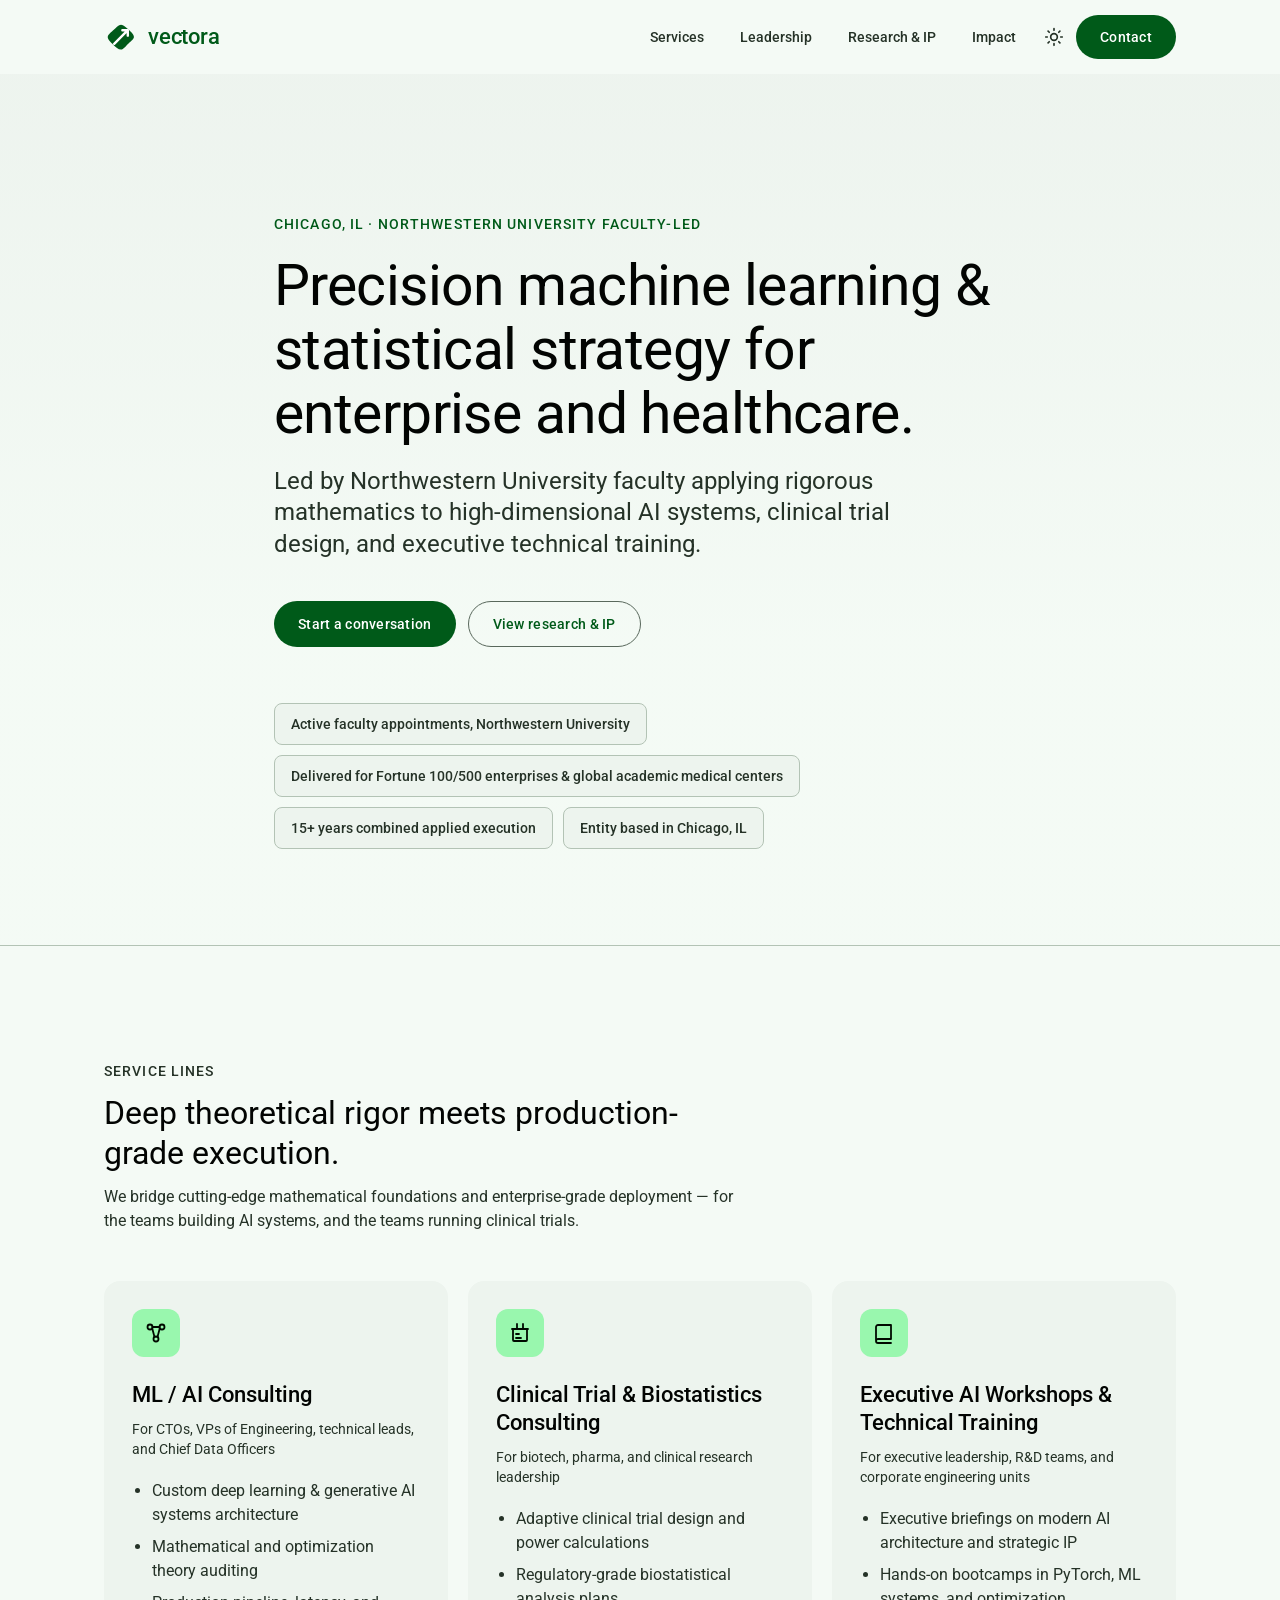
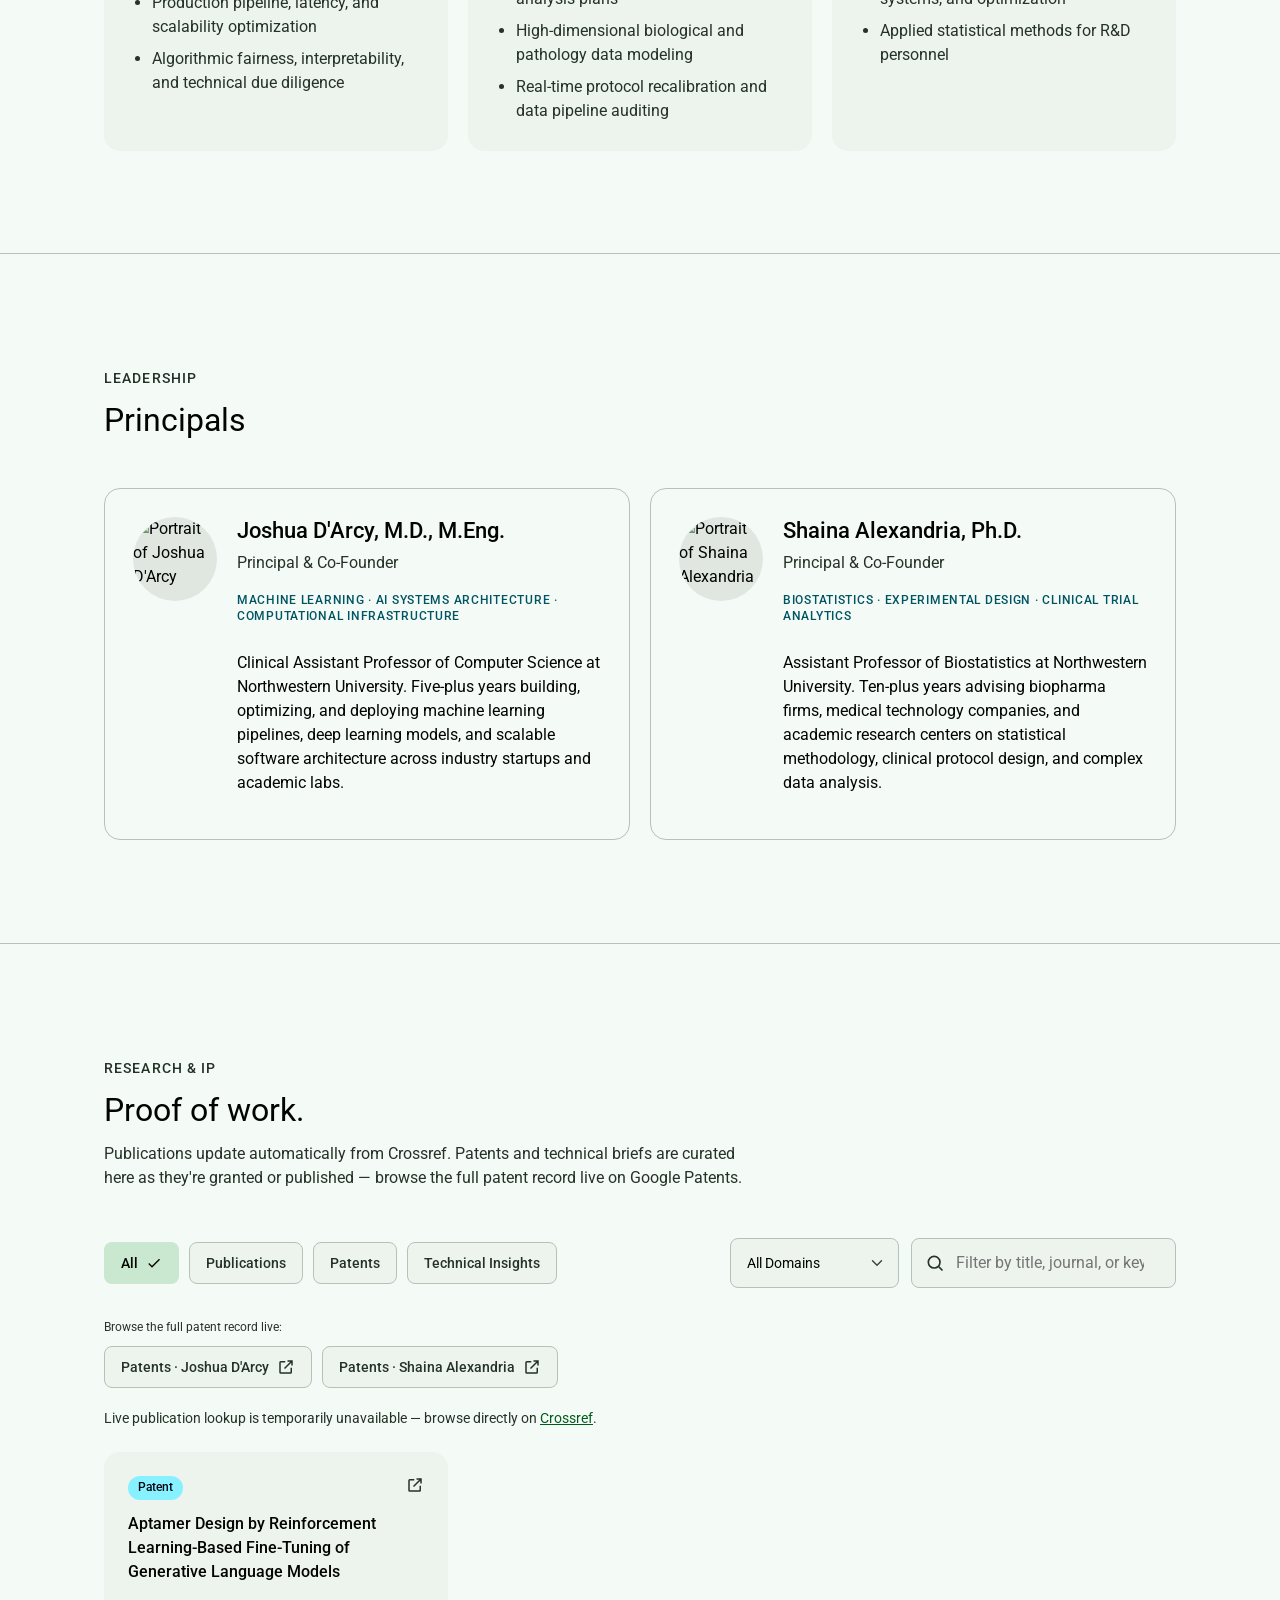
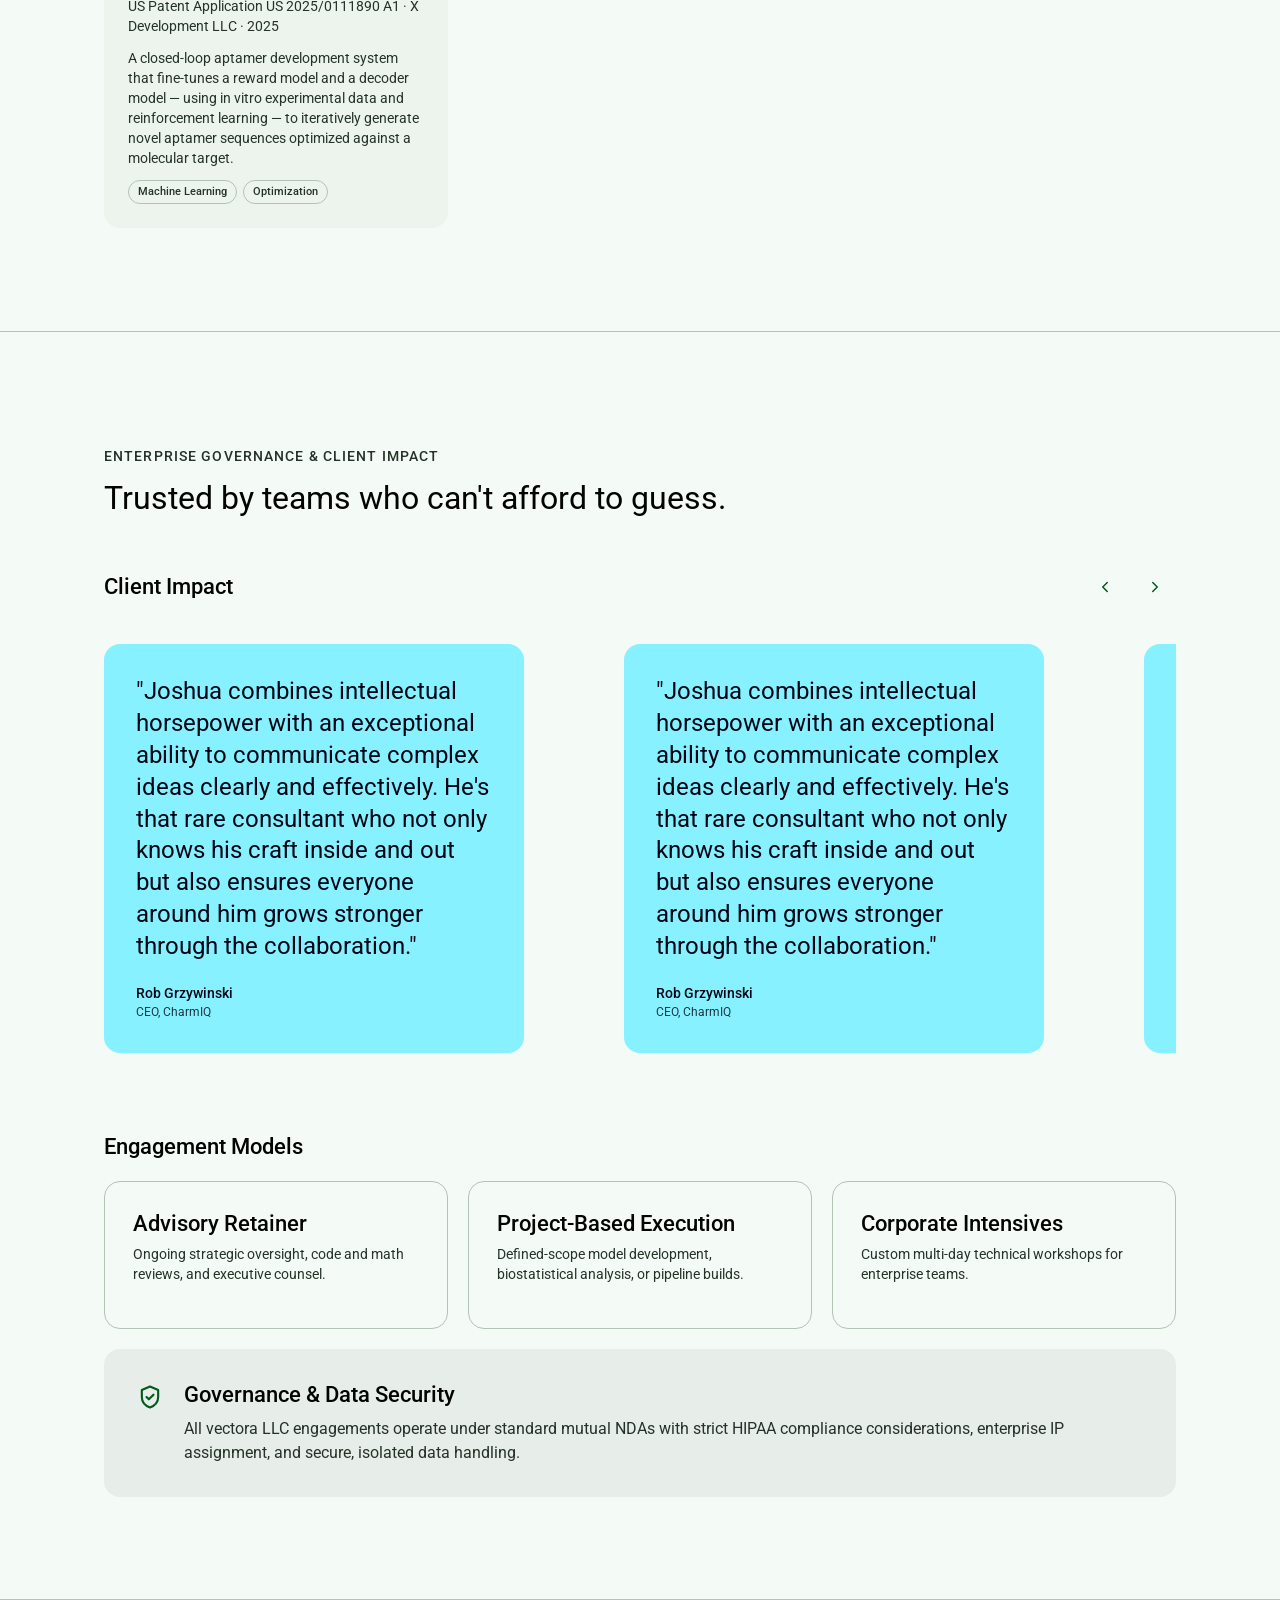
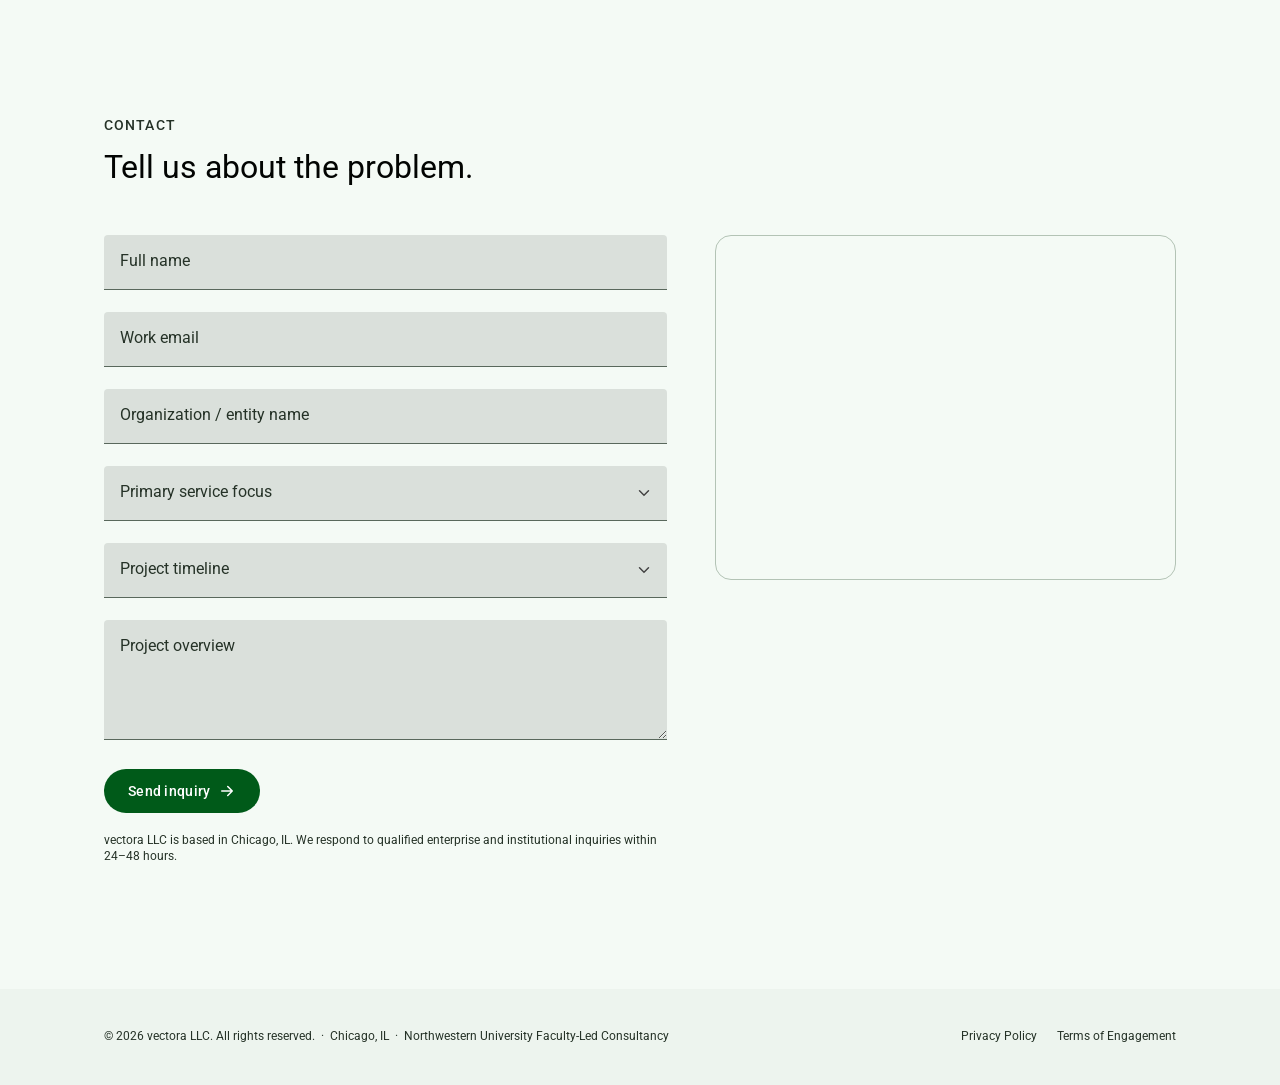
==== index.html @ 3f528240 "Fix wordmark spacing, add rotating blob, slow the intro to three colors - Wrap "vector" + "a" in a s" ====
<!DOCTYPE html>
<html lang="en">
<head>
  <meta charset="UTF-8">
  <meta name="viewport" content="width=device-width, initial-scale=1.0">
  <title>vectora LLC — Machine Learning &amp; Biostatistics Consulting</title>
  <meta name="description" content="vectora LLC is a Chicago-based, Northwestern University faculty-led consultancy delivering machine learning architecture, generative AI systems, clinical trial design, and regulatory-grade biostatistics for enterprise and healthcare.">
  <link rel="icon" href="data:image/svg+xml,%3Csvg xmlns='http://www.w3.org/2000/svg' viewBox='0 0 100 100'%3E%3Cpath fill='%23146c37' d='M 50,14 C 57.19,13.88 65.59,22.08 71.92,28.08 C 78.25,34.08 88.24,42.93 88,50 C 87.76,57.07 76.84,64.34 70.51,70.51 C 64.17,76.67 57.19,86.65 50,87 C 42.81,87.35 33.87,78.79 27.37,72.63 C 20.87,66.46 10.76,57.31 11,50 C 11.24,42.69 22.29,34.79 28.79,28.79 C 35.29,22.79 42.81,14.12 50,14 Z'/%3E%3Cpath fill='none' stroke='%23eafaf0' stroke-width='7' stroke-linecap='round' stroke-linejoin='round' d='M30,70 L70,30 M70,30 L70,46 M70,30 L54,30'/%3E%3C/svg%3E">

  <link rel="preconnect" href="https://fonts.googleapis.com">
  <link rel="preconnect" href="https://fonts.gstatic.com" crossorigin>
  <link href="https://fonts.googleapis.com/css2?family=Roboto:wght@400;500;700&display=swap" rel="stylesheet">

  <link rel="stylesheet" href="assets/css/tokens.css">
  <link rel="stylesheet" href="assets/css/styles.css">
</head>
<body>
  <a class="skip-link" href="#main">Skip to content</a>

  <header class="app-bar">
    <div class="container app-bar__row">
      <button class="brand" type="button" aria-label="vectora — replay intro animation">
        <svg class="brand-mark" viewBox="0 0 100 100" width="34" height="34" aria-hidden="true">
          <g class="brand-mark__blob-spin">
            <path class="brand-mark__blob"></path>
          </g>
          <path class="brand-mark__arrow" d="M30,70 L70,30 M70,30 L70,46 M70,30 L54,30"></path>
        </svg>
        <span class="brand-word">vector<span>a</span></span>
      </button>

      <button class="nav__toggle" id="nav-toggle" type="button" aria-label="Open menu" aria-expanded="false" aria-controls="primary-nav">
        <svg viewBox="0 0 24 24" width="24" height="24" fill="none" stroke="currentColor" stroke-width="2" stroke-linecap="round" aria-hidden="true"><path d="M4 7h16M4 12h16M4 17h16"/></svg>
      </button>

      <nav class="nav" id="primary-nav" aria-label="Primary">
        <a class="nav__link" href="#services">Services</a>
        <a class="nav__link" href="#leadership">Leadership</a>
        <a class="nav__link" href="#research">Research &amp; IP</a>
        <a class="nav__link" href="#impact">Impact</a>
        <button class="theme-toggle" id="theme-toggle" type="button" aria-pressed="false" aria-label="Switch to dark theme">
          <svg viewBox="0 0 24 24" width="20" height="20" fill="none" stroke="currentColor" stroke-width="2" stroke-linecap="round" stroke-linejoin="round" aria-hidden="true"><circle cx="12" cy="12" r="4"/><path d="M12 2v2M12 20v2M4.9 4.9l1.4 1.4M17.7 17.7l1.4 1.4M2 12h2M20 12h2M4.9 19.1l1.4-1.4M17.7 6.3l1.4-1.4"/></svg>
        </button>
        <a class="btn btn-filled" href="#contact">Contact</a>
      </nav>
      <div class="nav-scrim" id="nav-scrim"></div>
    </div>
  </header>

  <main id="main">
    <!-- Hero -->
    <section class="hero" aria-labelledby="hero-heading">
      <div class="container hero__content">
        <p class="eyebrow">Chicago, IL · Northwestern University Faculty-Led</p>
        <h1 id="hero-heading" class="display-lg">Precision machine learning &amp; statistical strategy for enterprise and healthcare.</h1>
        <p class="hero__subhead">Led by Northwestern University faculty applying rigorous mathematics to high-dimensional AI systems, clinical trial design, and executive technical training.</p>
        <div class="hero__actions">
          <a class="btn btn-filled" href="#contact">Start a conversation</a>
          <a class="btn btn-outlined" href="#research">View research &amp; IP</a>
        </div>
        <div class="trust-ribbon" aria-label="Credentials">
          <span class="chip chip-assist">Active faculty appointments, Northwestern University</span>
          <span class="chip chip-assist">Delivered for Fortune 100/500 enterprises &amp; global academic medical centers</span>
          <span class="chip chip-assist">15+ years combined applied execution</span>
          <span class="chip chip-assist">Entity based in Chicago, IL</span>
        </div>
      </div>
    </section>

    <!-- Services -->
    <section id="services" aria-labelledby="services-heading">
      <div class="container">
        <div class="section-head reveal">
          <p class="eyebrow">Service Lines</p>
          <h2 id="services-heading" class="headline-lg">Deep theoretical rigor meets production-grade execution.</h2>
          <p>We bridge cutting-edge mathematical foundations and enterprise-grade deployment — for the teams building AI systems, and the teams running clinical trials.</p>
        </div>

        <div class="grid grid-3">
          <article class="card service-card reveal">
            <div class="service-card__icon" aria-hidden="true">
              <svg width="24" height="24" viewBox="0 0 24 24" fill="none" stroke="currentColor" stroke-width="1.8" stroke-linecap="round" stroke-linejoin="round"><circle cx="6" cy="6" r="2.5"/><circle cx="18" cy="6" r="2.5"/><circle cx="12" cy="18" r="2.5"/><path d="M8.2 7.3 10.5 16M15.8 7.3 13.5 16M8.3 6h7.4"/></svg>
            </div>
            <h3 class="title-lg">ML / AI Consulting</h3>
            <p class="card__meta">For CTOs, VPs of Engineering, technical leads, and Chief Data Officers</p>
            <ul>
              <li>Custom deep learning &amp; generative AI systems architecture</li>
              <li>Mathematical and optimization theory auditing</li>
              <li>Production pipeline, latency, and scalability optimization</li>
              <li>Algorithmic fairness, interpretability, and technical due diligence</li>
            </ul>
          </article>

          <article class="card service-card reveal">
            <div class="service-card__icon" aria-hidden="true">
              <svg width="24" height="24" viewBox="0 0 24 24" fill="none" stroke="currentColor" stroke-width="1.8" stroke-linecap="round" stroke-linejoin="round"><path d="M9 3v4M15 3v4M4 8h16M5 8v11a1 1 0 0 0 1 1h12a1 1 0 0 0 1-1V8"/><path d="M8 13h3M8 17h5"/></svg>
            </div>
            <h3 class="title-lg">Clinical Trial &amp; Biostatistics Consulting</h3>
            <p class="card__meta">For biotech, pharma, and clinical research leadership</p>
            <ul>
              <li>Adaptive clinical trial design and power calculations</li>
              <li>Regulatory-grade biostatistical analysis plans</li>
              <li>High-dimensional biological and pathology data modeling</li>
              <li>Real-time protocol recalibration and data pipeline auditing</li>
            </ul>
          </article>

          <article class="card service-card reveal">
            <div class="service-card__icon" aria-hidden="true">
              <svg width="24" height="24" viewBox="0 0 24 24" fill="none" stroke="currentColor" stroke-width="1.8" stroke-linecap="round" stroke-linejoin="round"><path d="M4 19.5V6a2 2 0 0 1 2-2h13v14H6a2 2 0 0 0 0 4h13"/></svg>
            </div>
            <h3 class="title-lg">Executive AI Workshops &amp; Technical Training</h3>
            <p class="card__meta">For executive leadership, R&amp;D teams, and corporate engineering units</p>
            <ul>
              <li>Executive briefings on modern AI architecture and strategic IP</li>
              <li>Hands-on bootcamps in PyTorch, ML systems, and optimization</li>
              <li>Applied statistical methods for R&amp;D personnel</li>
            </ul>
          </article>
        </div>
      </div>
    </section>

    <!-- Leadership -->
    <section id="leadership" aria-labelledby="leadership-heading">
      <div class="container">
        <div class="section-head reveal">
          <p class="eyebrow">Leadership</p>
          <h2 id="leadership-heading" class="headline-lg">Principals</h2>
        </div>

        <div class="grid grid-2">
          <article class="card card--outline person-card reveal">
            <img src="https://storage.googleapis.com/vectora-website/profiles/joshua.jpg" alt="Portrait of Joshua D'Arcy" loading="lazy" width="84" height="84">
            <div>
              <h3 class="title-lg">Joshua D'Arcy, M.D., M.Eng.</h3>
              <p class="person-card__role">Principal &amp; Co-Founder</p>
              <span class="person-card__focus">Machine Learning · AI Systems Architecture · Computational Infrastructure</span>
              <p>Clinical Assistant Professor of Computer Science at Northwestern University. Five-plus years building, optimizing, and deploying machine learning pipelines, deep learning models, and scalable software architecture across industry startups and academic labs.</p>
            </div>
          </article>

          <article class="card card--outline person-card reveal">
            <img src="https://storage.googleapis.com/vectora-website/profiles/shaina.jpg" alt="Portrait of Shaina Alexandria" loading="lazy" width="84" height="84">
            <div>
              <h3 class="title-lg">Shaina Alexandria, Ph.D.</h3>
              <p class="person-card__role">Principal &amp; Co-Founder</p>
              <span class="person-card__focus">Biostatistics · Experimental Design · Clinical Trial Analytics</span>
              <p>Assistant Professor of Biostatistics at Northwestern University. Ten-plus years advising biopharma firms, medical technology companies, and academic research centers on statistical methodology, clinical protocol design, and complex data analysis.</p>
            </div>
          </article>
        </div>
      </div>
    </section>

    <!-- Research & IP -->
    <section id="research" aria-labelledby="research-heading">
      <div class="container">
        <div class="section-head reveal">
          <p class="eyebrow">Research &amp; IP</p>
          <h2 id="research-heading" class="headline-lg">Proof of work.</h2>
          <p>Publications update automatically from Crossref. Patents and technical briefs are curated here as they're granted or published — browse the full patent record live on Google Patents.</p>
        </div>

        <div class="gallery-controls reveal">
          <div class="chip-row" role="group" aria-label="Filter by type">
            <button class="chip" type="button" data-filter="All" aria-pressed="true">All</button>
            <button class="chip" type="button" data-filter="Publication" aria-pressed="false">Publications</button>
            <button class="chip" type="button" data-filter="Patent" aria-pressed="false">Patents</button>
            <button class="chip" type="button" data-filter="Technical Insight" aria-pressed="false">Technical Insights</button>
          </div>
          <div style="display:flex; gap:12px; flex-wrap:wrap;">
            <label class="visually-hidden" for="domain-filter">Filter by domain</label>
            <select class="domain-select" id="domain-filter">
              <option value="All">All Domains</option>
            </select>
            <div class="gallery-search">
              <svg viewBox="0 0 24 24" fill="none" stroke="currentColor" stroke-width="2" aria-hidden="true"><circle cx="11" cy="11" r="7"/><path d="m21 21-4.3-4.3"/></svg>
              <label class="visually-hidden" for="works-search">Filter by title, journal, or keyword</label>
              <input type="search" id="works-search" placeholder="Filter by title, journal, or keyword…">
            </div>
          </div>
        </div>

        <div class="reveal" style="margin-bottom: 28px;">
          <p class="field-hint" style="margin: 0 0 10px;">Browse the full patent record live:</p>
          <div class="chip-row" id="patents-links" aria-label="Search patents live on Google Patents"></div>
        </div>

        <p class="gallery-status" id="gallery-status" role="status" aria-live="polite"></p>
        <div class="works-grid reveal" id="works-grid" aria-live="polite"></div>
        <p class="gallery-empty" id="gallery-empty" hidden>No matching entries yet — try a different filter, or check back soon as our library grows.</p>
      </div>
    </section>

    <!-- Impact -->
    <section id="impact" aria-labelledby="impact-heading">
      <div class="container">
        <div class="section-head reveal">
          <p class="eyebrow">Enterprise Governance &amp; Client Impact</p>
          <h2 id="impact-heading" class="headline-lg">Trusted by teams who can't afford to guess.</h2>
        </div>

        <div style="display:flex; align-items:center; justify-content:space-between; gap:16px; margin-bottom:20px;">
          <h3 class="title-lg">Client Impact</h3>
          <div style="display:flex; gap:8px;">
            <button class="btn btn-text" id="testimonial-prev" type="button" aria-label="Previous testimonial">
              <svg width="20" height="20" viewBox="0 0 24 24" fill="none" stroke="currentColor" stroke-width="2" stroke-linecap="round" stroke-linejoin="round" aria-hidden="true"><path d="M15 18l-6-6 6-6"/></svg>
            </button>
            <button class="btn btn-text" id="testimonial-next" type="button" aria-label="Next testimonial">
              <svg width="20" height="20" viewBox="0 0 24 24" fill="none" stroke="currentColor" stroke-width="2" stroke-linecap="round" stroke-linejoin="round" aria-hidden="true"><path d="M9 18l6-6-6-6"/></svg>
            </button>
          </div>
        </div>

        <div class="testimonials reveal" id="testimonials-track">
          <figure class="testimonial">
            <blockquote>"Joshua combines intellectual horsepower with an exceptional ability to communicate complex ideas clearly and effectively. He's that rare consultant who not only knows his craft inside and out but also ensures everyone around him grows stronger through the collaboration."</blockquote>
            <figcaption><cite>Rob Grzywinski<span>CEO, CharmIQ</span></cite></figcaption>
          </figure>
          <figure class="testimonial">
            <blockquote>"Joshua combines intellectual horsepower with an exceptional ability to communicate complex ideas clearly and effectively. He's that rare consultant who not only knows his craft inside and out but also ensures everyone around him grows stronger through the collaboration."</blockquote>
            <figcaption><cite>Rob Grzywinski<span>CEO, CharmIQ</span></cite></figcaption>
          </figure>
          <figure class="testimonial">
            <blockquote>"Joshua combines intellectual horsepower with an exceptional ability to communicate complex ideas clearly and effectively. He's that rare consultant who not only knows his craft inside and out but also ensures everyone around him grows stronger through the collaboration."</blockquote>
            <figcaption><cite>Rob Grzywinski<span>CEO, CharmIQ</span></cite></figcaption>
          </figure>
        </div>

        <h3 class="title-lg reveal" style="margin: 56px 0 20px;">Engagement Models</h3>
        <div class="grid grid-3">
          <article class="card card--outline reveal">
            <h3 class="title-lg">Advisory Retainer</h3>
            <p class="card__meta">Ongoing strategic oversight, code and math reviews, and executive counsel.</p>
          </article>
          <article class="card card--outline reveal">
            <h3 class="title-lg">Project-Based Execution</h3>
            <p class="card__meta">Defined-scope model development, biostatistical analysis, or pipeline builds.</p>
          </article>
          <article class="card card--outline reveal">
            <h3 class="title-lg">Corporate Intensives</h3>
            <p class="card__meta">Custom multi-day technical workshops for enterprise teams.</p>
          </article>
        </div>

        <div class="governance-banner reveal">
          <svg viewBox="0 0 24 24" fill="none" stroke="currentColor" stroke-width="1.8" stroke-linecap="round" stroke-linejoin="round" aria-hidden="true"><path d="M12 3l7 3v6c0 4.5-3 7.5-7 9-4-1.5-7-4.5-7-9V6z"/><path d="m9 12 2 2 4-4"/></svg>
          <div>
            <h3 class="title-lg" style="margin-bottom:8px;">Governance &amp; Data Security</h3>
            <p style="margin:0; color: var(--md-sys-color-on-surface-variant);">All vectora LLC engagements operate under standard mutual NDAs with strict HIPAA compliance considerations, enterprise IP assignment, and secure, isolated data handling.</p>
          </div>
        </div>
      </div>
    </section>

    <!-- Contact -->
    <section id="contact" aria-labelledby="contact-heading">
      <div class="container">
        <div class="section-head reveal">
          <p class="eyebrow">Contact</p>
          <h2 id="contact-heading" class="headline-lg">Tell us about the problem.</h2>
        </div>

        <div class="contact-layout">
          <form class="reveal" id="contact-form" action="https://formspree.io/f/xeoopzje" method="POST" novalidate>
            <div class="field">
              <input type="text" id="contactName" name="name" placeholder=" " required>
              <label for="contactName">Full name</label>
            </div>
            <div class="field">
              <input type="email" id="contactEmail" name="email" placeholder=" " required>
              <label for="contactEmail">Work email</label>
            </div>
            <div class="field">
              <input type="text" id="contactOrg" name="organization" placeholder=" " required>
              <label for="contactOrg">Organization / entity name</label>
            </div>
            <div class="field">
              <select id="contactFocus" name="service_focus" required>
                <option value="" disabled selected></option>
                <option value="ML/AI Consulting">ML/AI Consulting</option>
                <option value="Clinical Trial Strategy">Clinical Trial Strategy</option>
                <option value="Corporate Workshops">Corporate Workshops</option>
                <option value="Multi-Disciplinary Advisory">Multi-Disciplinary Advisory</option>
              </select>
              <label for="contactFocus">Primary service focus</label>
            </div>
            <div class="field">
              <select id="contactTimeline" name="timeline" required>
                <option value="" disabled selected></option>
                <option value="Immediate / < 1 Month">Immediate / &lt; 1 month</option>
                <option value="1-3 Months">1–3 months</option>
                <option value="Strategic Planning / Retainer">Strategic planning / retainer</option>
              </select>
              <label for="contactTimeline">Project timeline</label>
            </div>
            <div class="field">
              <textarea id="contactOverview" name="project_overview" placeholder=" " required></textarea>
              <label for="contactOverview">Project overview</label>
            </div>
            <button class="btn btn-filled" type="submit">
              Send inquiry
              <svg width="18" height="18" viewBox="0 0 24 24" fill="none" stroke="currentColor" stroke-width="2" stroke-linecap="round" stroke-linejoin="round" aria-hidden="true"><path d="M5 12h14M13 6l6 6-6 6"/></svg>
            </button>
            <p class="field-hint" style="margin-top:20px;">vectora LLC is based in Chicago, IL. We respond to qualified enterprise and institutional inquiries within 24–48 hours.</p>
          </form>

          <div class="map-frame reveal">
            <iframe
              src="https://www.google.com/maps?q=Chicago,IL&output=embed"
              loading="lazy"
              referrerpolicy="no-referrer-when-downgrade"
              title="Map of Chicago, IL"></iframe>
          </div>
        </div>
      </div>
    </section>
  </main>

  <footer class="site-footer">
    <div class="container">
      <span>&copy; 2026 vectora LLC. All rights reserved. &nbsp;·&nbsp; Chicago, IL &nbsp;·&nbsp; Northwestern University Faculty-Led Consultancy</span>
      <ul class="footer-links">
        <li>Privacy Policy</li>
        <li>Terms of Engagement</li>
      </ul>
    </div>
  </footer>

  <div class="snackbar" id="snackbar" role="status" aria-live="polite">
    <span id="snackbar-text"></span>
    <button type="button" id="snackbar-close" aria-label="Dismiss">Dismiss</button>
  </div>

  <script src="assets/js/color.js" defer></script>
  <script src="assets/js/app.js" defer></script>
  <script src="assets/js/works.js" defer></script>
</body>
</html>
---- assets/css/tokens.css ----
/* ==========================================================================
   vectora — Material Design 3 design tokens
   Dynamic tonal color generated from a single seed hue (green) using OKLCH.
   All thirteen M3 tones per palette are derived in-browser via calc()/oklch(),
   so re-seeding the palette (see the hue-intro animation below) recolors the
   entire system with zero JavaScript per frame.
   ========================================================================== */

/* Animatable custom property: lets the browser interpolate hue smoothly
   across every derived color in a single CSS keyframe animation. */
@property --seed-hue {
  syntax: '<number>';
  inherits: true;
  initial-value: 150;
}

:root {
  color-scheme: light;

  /* ---- Seed ---------------------------------------------------------- */
  --seed-hue: 150; /* green */

  /* Chroma per M3 palette role (OKLCH chroma units) */
  --c-primary: 0.135;
  --c-secondary: 0.045;
  --c-tertiary: 0.10;
  --c-neutral: 0.010;
  --c-neutral-variant: 0.026;
  --c-error: 0.19;
  --h-tertiary-offset: 60;
  --h-error: 25; /* fixed, brand-independent */

  /* ---- Primary tonal palette ------------------------------------------ */
  --p-10: oklch(10% var(--c-primary) var(--seed-hue));
  --p-20: oklch(20% var(--c-primary) var(--seed-hue));
  --p-30: oklch(30% var(--c-primary) var(--seed-hue));
  --p-40: oklch(40% var(--c-primary) var(--seed-hue));
  --p-80: oklch(80% var(--c-primary) var(--seed-hue));
  --p-90: oklch(90% var(--c-primary) var(--seed-hue));
  --p-100: oklch(100% 0 var(--seed-hue));

  /* ---- Secondary tonal palette ----------------------------------------- */
  --s-10: oklch(10% var(--c-secondary) var(--seed-hue));
  --s-20: oklch(20% var(--c-secondary) var(--seed-hue));
  --s-30: oklch(30% var(--c-secondary) var(--seed-hue));
  --s-40: oklch(40% var(--c-secondary) var(--seed-hue));
  --s-90: oklch(90% var(--c-secondary) var(--seed-hue));
  --s-100: oklch(100% 0 var(--seed-hue));

  /* ---- Tertiary tonal palette (seed hue + 60°, analogous accent) ------- */
  --t-10: oklch(10% var(--c-tertiary) calc(var(--seed-hue) + var(--h-tertiary-offset)));
  --t-20: oklch(20% var(--c-tertiary) calc(var(--seed-hue) + var(--h-tertiary-offset)));
  --t-30: oklch(30% var(--c-tertiary) calc(var(--seed-hue) + var(--h-tertiary-offset)));
  --t-40: oklch(40% var(--c-tertiary) calc(var(--seed-hue) + var(--h-tertiary-offset)));
  --t-90: oklch(90% var(--c-tertiary) calc(var(--seed-hue) + var(--h-tertiary-offset)));
  --t-100: oklch(100% 0 var(--seed-hue));

  /* ---- Neutral tonal palette (surfaces) --------------------------------- */
  --n-0: oklch(0% var(--c-neutral) var(--seed-hue));
  --n-4: oklch(4% var(--c-neutral) var(--seed-hue));
  --n-6: oklch(6% var(--c-neutral) var(--seed-hue));
  --n-10: oklch(10% var(--c-neutral) var(--seed-hue));
  --n-12: oklch(12% var(--c-neutral) var(--seed-hue));
  --n-17: oklch(17% var(--c-neutral) var(--seed-hue));
  --n-20: oklch(20% var(--c-neutral) var(--seed-hue));
  --n-22: oklch(22% var(--c-neutral) var(--seed-hue));
  --n-24: oklch(24% var(--c-neutral) var(--seed-hue));
  --n-87: oklch(87% var(--c-neutral) var(--seed-hue));
  --n-90: oklch(90% var(--c-neutral) var(--seed-hue));
  --n-92: oklch(92% var(--c-neutral) var(--seed-hue));
  --n-94: oklch(94% var(--c-neutral) var(--seed-hue));
  --n-95: oklch(95% var(--c-neutral) var(--seed-hue));
  --n-96: oklch(96% var(--c-neutral) var(--seed-hue));
  --n-98: oklch(98% var(--c-neutral) var(--seed-hue));
  --n-99: oklch(99% var(--c-neutral) var(--seed-hue));
  --n-100: oklch(100% 0 var(--seed-hue));

  /* ---- Neutral-variant tonal palette ------------------------------------ */
  --nv-30: oklch(30% var(--c-neutral-variant) var(--seed-hue));
  --nv-50: oklch(50% var(--c-neutral-variant) var(--seed-hue));
  --nv-60: oklch(60% var(--c-neutral-variant) var(--seed-hue));
  --nv-80: oklch(80% var(--c-neutral-variant) var(--seed-hue));
  --nv-90: oklch(90% var(--c-neutral-variant) var(--seed-hue));

  /* ---- Error tonal palette (fixed hue) ---------------------------------- */
  --e-10: oklch(10% var(--c-error) var(--h-error));
  --e-20: oklch(20% var(--c-error) var(--h-error));
  --e-30: oklch(30% var(--c-error) var(--h-error));
  --e-40: oklch(40% var(--c-error) var(--h-error));
  --e-90: oklch(90% var(--c-error) var(--h-error));
  --e-100: oklch(100% 0 var(--h-error));

  /* ---- System color roles — light scheme -------------------------------- */
  --md-sys-color-primary: var(--p-40);
  --md-sys-color-on-primary: var(--p-100);
  --md-sys-color-primary-container: var(--p-90);
  --md-sys-color-on-primary-container: var(--p-10);
  --md-sys-color-inverse-primary: var(--p-80);

  --md-sys-color-secondary: var(--s-40);
  --md-sys-color-on-secondary: var(--s-100);
  --md-sys-color-secondary-container: var(--s-90);
  --md-sys-color-on-secondary-container: var(--s-10);

  --md-sys-color-tertiary: var(--t-40);
  --md-sys-color-on-tertiary: var(--t-100);
  --md-sys-color-tertiary-container: var(--t-90);
  --md-sys-color-on-tertiary-container: var(--t-10);

  --md-sys-color-error: var(--e-40);
  --md-sys-color-on-error: var(--e-100);
  --md-sys-color-error-container: var(--e-90);
  --md-sys-color-on-error-container: var(--e-10);

  --md-sys-color-background: var(--n-98);
  --md-sys-color-on-background: var(--n-10);
  --md-sys-color-surface: var(--n-98);
  --md-sys-color-on-surface: var(--n-10);
  --md-sys-color-surface-variant: var(--nv-90);
  --md-sys-color-on-surface-variant: var(--nv-30);

  --md-sys-color-outline: var(--nv-50);
  --md-sys-color-outline-variant: var(--nv-80);

  --md-sys-color-surface-dim: var(--n-87);
  --md-sys-color-surface-bright: var(--n-98);
  --md-sys-color-surface-container-lowest: var(--n-100);
  --md-sys-color-surface-container-low: var(--n-96);
  --md-sys-color-surface-container: var(--n-94);
  --md-sys-color-surface-container-high: var(--n-92);
  --md-sys-color-surface-container-highest: var(--n-90);

  --md-sys-color-inverse-surface: var(--n-20);
  --md-sys-color-inverse-on-surface: var(--n-95);
  --md-sys-color-scrim: var(--n-0);

  /* ---- Shape scale ------------------------------------------------------- */
  --md-sys-shape-none: 0px;
  --md-sys-shape-xs: 4px;
  --md-sys-shape-sm: 8px;
  --md-sys-shape-md: 12px;
  --md-sys-shape-lg: 16px;
  --md-sys-shape-xl: 28px;
  --md-sys-shape-full: 999px;

  /* ---- Type scale (Roboto) ------------------------------------------------ */
  --md-sys-type-display-lg: 400 clamp(2.75rem, 2.3rem + 2vw, 3.563rem)/1.12 'Roboto', system-ui, sans-serif;
  --md-sys-type-display-md: 400 clamp(2.25rem, 1.95rem + 1.3vw, 2.813rem)/1.16 'Roboto', system-ui, sans-serif;
  --md-sys-type-headline-lg: 400 clamp(1.75rem, 1.55rem + 0.8vw, 2rem)/1.25 'Roboto', system-ui, sans-serif;
  --md-sys-type-headline-md: 400 1.75rem/1.29 'Roboto', system-ui, sans-serif;
  --md-sys-type-headline-sm: 400 1.5rem/1.33 'Roboto', system-ui, sans-serif;
  --md-sys-type-title-lg: 500 1.375rem/1.27 'Roboto', system-ui, sans-serif;
  --md-sys-type-title-md: 500 1rem/1.5 'Roboto', system-ui, sans-serif;
  --md-sys-type-title-sm: 500 0.875rem/1.43 'Roboto', system-ui, sans-serif;
  --md-sys-type-body-lg: 400 1rem/1.5 'Roboto', system-ui, sans-serif;
  --md-sys-type-body-md: 400 0.875rem/1.43 'Roboto', system-ui, sans-serif;
  --md-sys-type-body-sm: 400 0.75rem/1.33 'Roboto', system-ui, sans-serif;
  --md-sys-type-label-lg: 500 0.875rem/1.43 'Roboto', system-ui, sans-serif;
  --md-sys-type-label-md: 500 0.75rem/1.33 'Roboto', system-ui, sans-serif;
  --md-sys-type-label-sm: 500 0.688rem/1.45 'Roboto', system-ui, sans-serif;

  /* ---- Motion ------------------------------------------------------------- */
  --md-sys-motion-easing-standard: cubic-bezier(0.2, 0, 0, 1);
  --md-sys-motion-easing-emphasized: cubic-bezier(0.3, 0, 0, 1);
  --md-sys-motion-easing-emphasized-decelerate: cubic-bezier(0.05, 0.7, 0.1, 1);
  --md-sys-motion-easing-emphasized-accelerate: cubic-bezier(0.3, 0, 0.8, 0.15);
  --md-sys-motion-duration-short: 150ms;
  --md-sys-motion-duration-medium: 300ms;
  --md-sys-motion-duration-long: 450ms;
  --md-sys-motion-duration-extra-long: 700ms;

  /* ---- State-layer opacities (M3 interaction states) ---------------------- */
  --md-sys-state-hover: 0.08;
  --md-sys-state-focus: 0.10;
  --md-sys-state-pressed: 0.10;
  --md-sys-state-dragged: 0.16;
}

/* ---- System color roles — dark scheme -------------------------------------- */
@media (prefers-color-scheme: dark) {
  :root:not([data-theme='light']) {
    color-scheme: dark;
    --md-sys-color-primary: var(--p-80);
    --md-sys-color-on-primary: var(--p-20);
    --md-sys-color-primary-container: var(--p-30);
    --md-sys-color-on-primary-container: var(--p-90);
    --md-sys-color-inverse-primary: var(--p-40);

    --md-sys-color-secondary: var(--s-90);
    --md-sys-color-on-secondary: var(--s-20);
    --md-sys-color-secondary-container: var(--s-30);
    --md-sys-color-on-secondary-container: var(--s-90);

    --md-sys-color-tertiary: var(--t-90);
    --md-sys-color-on-tertiary: var(--t-20);
    --md-sys-color-tertiary-container: var(--t-30);
    --md-sys-color-on-tertiary-container: var(--t-90);

    --md-sys-color-error: var(--e-90);
    --md-sys-color-on-error: var(--e-20);
    --md-sys-color-error-container: var(--e-30);
    --md-sys-color-on-error-container: var(--e-90);

    --md-sys-color-background: var(--n-6);
    --md-sys-color-on-background: var(--n-90);
    --md-sys-color-surface: var(--n-6);
    --md-sys-color-on-surface: var(--n-90);
    --md-sys-color-surface-variant: var(--nv-30);
    --md-sys-color-on-surface-variant: var(--nv-80);

    --md-sys-color-outline: var(--nv-60);
    --md-sys-color-outline-variant: var(--nv-30);

    --md-sys-color-surface-dim: var(--n-6);
    --md-sys-color-surface-bright: var(--n-24);
    --md-sys-color-surface-container-lowest: var(--n-4);
    --md-sys-color-surface-container-low: var(--n-10);
    --md-sys-color-surface-container: var(--n-12);
    --md-sys-color-surface-container-high: var(--n-17);
    --md-sys-color-surface-container-highest: var(--n-22);

    --md-sys-color-inverse-surface: var(--n-90);
    --md-sys-color-inverse-on-surface: var(--n-20);
    --md-sys-color-scrim: var(--n-0);
  }
}

:root[data-theme='dark'] {
  color-scheme: dark;
  --md-sys-color-primary: var(--p-80);
  --md-sys-color-on-primary: var(--p-20);
  --md-sys-color-primary-container: var(--p-30);
  --md-sys-color-on-primary-container: var(--p-90);
  --md-sys-color-inverse-primary: var(--p-40);

  --md-sys-color-secondary: var(--s-90);
  --md-sys-color-on-secondary: var(--s-20);
  --md-sys-color-secondary-container: var(--s-30);
  --md-sys-color-on-secondary-container: var(--s-90);

  --md-sys-color-tertiary: var(--t-90);
  --md-sys-color-on-tertiary: var(--t-20);
  --md-sys-color-tertiary-container: var(--t-30);
  --md-sys-color-on-tertiary-container: var(--t-90);

  --md-sys-color-error: var(--e-90);
  --md-sys-color-on-error: var(--e-20);
  --md-sys-color-error-container: var(--e-30);
  --md-sys-color-on-error-container: var(--e-90);

  --md-sys-color-background: var(--n-6);
  --md-sys-color-on-background: var(--n-90);
  --md-sys-color-surface: var(--n-6);
  --md-sys-color-on-surface: var(--n-90);
  --md-sys-color-surface-variant: var(--nv-30);
  --md-sys-color-on-surface-variant: var(--nv-80);

  --md-sys-color-outline: var(--nv-60);
  --md-sys-color-outline-variant: var(--nv-30);

  --md-sys-color-surface-dim: var(--n-6);
  --md-sys-color-surface-bright: var(--n-24);
  --md-sys-color-surface-container-lowest: var(--n-4);
  --md-sys-color-surface-container-low: var(--n-10);
  --md-sys-color-surface-container: var(--n-12);
  --md-sys-color-surface-container-high: var(--n-17);
  --md-sys-color-surface-container-highest: var(--n-22);

  --md-sys-color-inverse-surface: var(--n-90);
  --md-sys-color-inverse-on-surface: var(--n-20);
  --md-sys-color-scrim: var(--n-0);
}

/* ---- Seed intro: a slow, three-color drift that lands back on green -------
   Visits violet and amber before settling back on the brand seed. Deliberately
   unhurried (vs. a fast multi-revolution spin) so the whole palette reads as
   a calm wash of color rather than a flashy strobe. A quick version of the
   same keyframes replays on hover/focus of the wordmark, synced to the
   brand mark's blob speeding up (see .brand:hover in styles.css). */
@keyframes vec-hue-intro {
  0% { --seed-hue: 150; }
  40% { --seed-hue: 262; }
  75% { --seed-hue: 28; }
  100% { --seed-hue: 150; }
}

.vec-hue-intro {
  animation: vec-hue-intro 5.2s var(--md-sys-motion-easing-emphasized-decelerate) 1 both;
}

.vec-hue-intro--quick {
  animation-duration: 3s;
}

@media (prefers-reduced-motion: reduce) {
  .vec-hue-intro {
    animation: none;
  }
}
---- assets/css/styles.css ----
/* ==========================================================================
   vectora — layout & components (Material Design 3)
   Elevation is communicated exclusively through tonal surface shifts —
   no box-shadow is used to "lift" any element in this file.
   ========================================================================== */

*, *::before, *::after { box-sizing: border-box; }

html {
  scroll-behavior: smooth;
  -webkit-text-size-adjust: 100%;
}

@media (prefers-reduced-motion: reduce) {
  html { scroll-behavior: auto; }
  *, *::before, *::after {
    animation-duration: 0.001ms !important;
    animation-iteration-count: 1 !important;
    transition-duration: 0.001ms !important;
    scroll-behavior: auto !important;
  }
}

body {
  margin: 0;
  background: var(--md-sys-color-background);
  color: var(--md-sys-color-on-background);
  font: var(--md-sys-type-body-lg);
  -webkit-font-smoothing: antialiased;
  transition: background-color var(--md-sys-motion-duration-long) var(--md-sys-motion-easing-standard),
              color var(--md-sys-motion-duration-long) var(--md-sys-motion-easing-standard);
}

img { max-width: 100%; display: block; }
a { color: inherit; }

.container {
  width: 100%;
  max-width: 1120px;
  margin-inline: auto;
  padding-inline: 24px;
}

section { padding-block: clamp(56px, 8vw, 104px); }
section + section { border-top: 1px solid var(--md-sys-color-outline-variant); }

.eyebrow {
  font: var(--md-sys-type-label-lg);
  letter-spacing: 0.08em;
  text-transform: uppercase;
  color: var(--md-sys-color-primary);
  margin: 0 0 12px;
}

h1, h2, h3, h4 { margin: 0; font-weight: 400; }
.display-lg { font: var(--md-sys-type-display-lg); letter-spacing: -0.01em; }
.headline-lg { font: var(--md-sys-type-headline-lg); }
.headline-md { font: var(--md-sys-type-headline-md); }
.title-lg { font: var(--md-sys-type-title-lg); }
.section-head { max-width: 640px; margin-bottom: 48px; }
.section-head p { color: var(--md-sys-color-on-surface-variant); margin-top: 12px; }

.visually-hidden {
  position: absolute;
  width: 1px; height: 1px;
  padding: 0; margin: -1px;
  overflow: hidden;
  clip: rect(0, 0, 0, 0);
  white-space: nowrap;
  border: 0;
}

.skip-link {
  position: absolute;
  left: 12px;
  top: -48px;
  background: var(--md-sys-color-inverse-surface);
  color: var(--md-sys-color-inverse-on-surface);
  padding: 12px 20px;
  border-radius: var(--md-sys-shape-sm);
  z-index: 100;
  transition: top var(--md-sys-motion-duration-short) var(--md-sys-motion-easing-standard);
}
.skip-link:focus { top: 12px; }

:focus-visible {
  outline: 2px solid var(--md-sys-color-primary);
  outline-offset: 2px;
  border-radius: 4px;
}

/* ---- State layer (shared hover/press affordance) --------------------------- */
.state-layer {
  position: relative;
  isolation: isolate;
}
.state-layer::before {
  content: '';
  position: absolute;
  inset: 0;
  background: currentColor;
  opacity: 0;
  transition: opacity var(--md-sys-motion-duration-short) var(--md-sys-motion-easing-standard);
  pointer-events: none;
  z-index: 0;
}
.state-layer:hover::before { opacity: var(--md-sys-state-hover); }
.state-layer:focus-visible::before { opacity: var(--md-sys-state-focus); }
.state-layer:active::before { opacity: var(--md-sys-state-pressed); }

.ripple {
  position: absolute;
  border-radius: 50%;
  background: currentColor;
  opacity: 0.18;
  transform: scale(0);
  animation: vec-ripple 650ms var(--md-sys-motion-easing-standard);
  pointer-events: none;
  z-index: 0;
}
@keyframes vec-ripple {
  to { transform: scale(1); opacity: 0; }
}

/* ---- Top app bar ------------------------------------------------------------ */
.app-bar {
  position: sticky;
  top: 0;
  z-index: 50;
  background: var(--md-sys-color-surface);
  transition: background-color var(--md-sys-motion-duration-medium) var(--md-sys-motion-easing-standard);
}
.app-bar.is-elevated { background: var(--md-sys-color-surface-container); }

.app-bar__row {
  display: flex;
  align-items: center;
  justify-content: space-between;
  gap: 16px;
  padding-block: 14px;
}

.brand {
  font: var(--md-sys-type-title-lg);
  letter-spacing: -0.01em;
  text-decoration: none;
  color: var(--md-sys-color-on-surface);
  border-radius: var(--md-sys-shape-sm);
  padding: 6px 8px;
  margin-inline-start: -8px;
  cursor: pointer;
  border: none;
  background: none;
  font-family: inherit;
  display: inline-flex;
  align-items: center;
  gap: 10px;
}
.brand span { color: var(--md-sys-color-primary); }

/* ---- Brand mark: a morphing, rotating Material 3 "blob" behind a vector
   arrow -------------------------------------------------------------------
   The blob loops through four organic shapes (same point count, so the
   browser interpolates the `d` path instead of snapping between frames)
   while its wrapping <g> spins it slowly behind the fixed arrow glyph.
   Both speed up playfully on hover/focus of the wordmark. */
.brand-mark__blob-spin {
  transform-origin: 50px 50px;
  animation: vec-blob-spin 12s linear infinite;
}
.brand-mark__blob {
  fill: var(--md-sys-color-primary);
  d: path("M 50.00,14.00 C 57.19,13.88 65.59,22.08 71.92,28.08 C 78.25,34.08 88.24,42.93 88.00,50.00 C 87.76,57.07 76.84,64.34 70.51,70.51 C 64.17,76.67 57.19,86.65 50.00,87.00 C 42.81,87.35 33.87,78.79 27.37,72.63 C 20.87,66.46 10.76,57.31 11.00,50.00 C 11.24,42.69 22.29,34.79 28.79,28.79 C 35.29,22.79 42.81,14.12 50.00,14.00 Z");
  animation: vec-blob-morph 9s var(--md-sys-motion-easing-standard) infinite;
  transform-origin: 50px 50px;
  transition: fill var(--md-sys-motion-duration-long) var(--md-sys-motion-easing-standard);
}
.brand-mark__arrow {
  fill: none;
  stroke: var(--md-sys-color-on-primary);
  stroke-width: 7;
  stroke-linecap: round;
  stroke-linejoin: round;
}
.brand:hover .brand-mark__blob-spin,
.brand:focus-visible .brand-mark__blob-spin {
  animation-duration: 4s;
}
.brand:hover .brand-mark__blob,
.brand:focus-visible .brand-mark__blob {
  animation-duration: 3s;
}

@keyframes vec-blob-spin {
  from { transform: rotate(0deg); }
  to { transform: rotate(360deg); }
}

@keyframes vec-blob-morph {
  0%, 100% { d: path("M 50.00,14.00 C 57.19,13.88 65.59,22.08 71.92,28.08 C 78.25,34.08 88.24,42.93 88.00,50.00 C 87.76,57.07 76.84,64.34 70.51,70.51 C 64.17,76.67 57.19,86.65 50.00,87.00 C 42.81,87.35 33.87,78.79 27.37,72.63 C 20.87,66.46 10.76,57.31 11.00,50.00 C 11.24,42.69 22.29,34.79 28.79,28.79 C 35.29,22.79 42.81,14.12 50.00,14.00 Z"); transform: scale(1); }
  25% { d: path("M 50.00,20.00 C 59.07,20.12 71.70,18.13 76.87,23.13 C 82.04,28.13 80.76,40.81 81.00,50.00 C 81.24,59.19 83.45,73.62 78.28,78.28 C 73.12,82.95 58.96,78.47 50.00,78.00 C 41.04,77.53 29.88,80.12 24.54,75.46 C 19.21,70.79 18.35,58.84 18.00,50.00 C 17.65,41.16 17.09,27.42 22.42,22.42 C 27.76,17.42 40.93,19.88 50.00,20.00 Z"); transform: scale(0.97); }
  50% { d: path("M 50.00,11.00 C 57.07,11.24 64.51,22.99 70.51,29.49 C 76.51,35.99 85.65,42.81 86.00,50.00 C 86.35,57.19 78.63,65.96 72.63,72.63 C 66.63,79.29 57.07,90.47 50.00,90.00 C 42.93,89.53 36.37,76.47 30.20,69.80 C 24.03,63.13 13.35,56.95 13.00,50.00 C 12.65,43.05 21.91,34.58 28.08,28.08 C 34.25,21.58 42.93,10.76 50.00,11.00 Z"); transform: scale(1.03); }
  75% { d: path("M 50.00,17.00 C 59.07,17.35 71.50,18.34 76.16,23.84 C 80.83,29.34 77.76,41.04 78.00,50.00 C 78.24,58.96 82.24,72.58 77.58,77.58 C 72.91,82.58 59.07,80.12 50.00,80.00 C 40.93,79.88 27.96,81.87 23.13,76.87 C 18.30,71.87 21.24,59.19 21.00,50.00 C 20.76,40.81 16.88,27.22 21.72,21.72 C 26.55,16.22 40.93,16.65 50.00,17.00 Z"); transform: scale(0.99); }
}

@media (prefers-reduced-motion: reduce) {
  .brand-mark__blob,
  .brand-mark__blob-spin { animation: none; }
}

.nav {
  display: flex;
  align-items: center;
  gap: 4px;
}
.nav__link {
  font: var(--md-sys-type-label-lg);
  text-decoration: none;
  color: var(--md-sys-color-on-surface-variant);
  padding: 10px 16px;
  border-radius: var(--md-sys-shape-full);
  overflow: hidden;
}
.nav__link:hover { color: var(--md-sys-color-on-surface); }

.nav__toggle {
  display: none;
  border: none;
  background: none;
  padding: 8px;
  border-radius: var(--md-sys-shape-sm);
  color: var(--md-sys-color-on-surface);
  cursor: pointer;
  overflow: hidden;
}

.theme-toggle {
  border: none;
  background: none;
  color: var(--md-sys-color-on-surface-variant);
  padding: 8px;
  border-radius: var(--md-sys-shape-full);
  cursor: pointer;
  display: grid;
  place-items: center;
  overflow: hidden;
}
.theme-toggle svg { transition: transform var(--md-sys-motion-duration-medium) var(--md-sys-motion-easing-emphasized); }
.theme-toggle:active svg { transform: rotate(20deg) scale(0.9); }

/* ---- Buttons ------------------------------------------------------------------ */
.btn {
  font: var(--md-sys-type-label-lg);
  letter-spacing: 0.02em;
  border-radius: var(--md-sys-shape-full);
  padding: 12px 24px;
  border: none;
  cursor: pointer;
  display: inline-flex;
  align-items: center;
  gap: 8px;
  text-decoration: none;
  transition: background-color var(--md-sys-motion-duration-short) var(--md-sys-motion-easing-standard);
  overflow: hidden;
  position: relative;
}
.btn-filled { background: var(--md-sys-color-primary); color: var(--md-sys-color-on-primary); }
.btn-tonal { background: var(--md-sys-color-secondary-container); color: var(--md-sys-color-on-secondary-container); }
.btn-outlined {
  background: transparent;
  color: var(--md-sys-color-primary);
  border: 1px solid var(--md-sys-color-outline);
}
.btn-text { background: transparent; color: var(--md-sys-color-primary); padding-inline: 12px; }
.btn svg { width: 18px; height: 18px; }

/* ---- Chips ---------------------------------------------------------------------- */
.chip-row { display: flex; flex-wrap: wrap; gap: 10px; }
.chip {
  font: var(--md-sys-type-label-lg);
  border: 1px solid var(--md-sys-color-outline-variant);
  background: var(--md-sys-color-surface-container-low);
  color: var(--md-sys-color-on-surface-variant);
  border-radius: var(--md-sys-shape-sm);
  padding: 10px 16px;
  display: inline-flex;
  align-items: center;
  gap: 8px;
  cursor: pointer;
  text-decoration: none;
  transition: background-color var(--md-sys-motion-duration-short) var(--md-sys-motion-easing-standard),
              border-color var(--md-sys-motion-duration-short) var(--md-sys-motion-easing-standard),
              color var(--md-sys-motion-duration-short) var(--md-sys-motion-easing-standard);
  overflow: hidden;
  position: relative;
}
.chip[aria-pressed='true'], .chip.is-active {
  background: var(--md-sys-color-secondary-container);
  color: var(--md-sys-color-on-secondary-container);
  border-color: transparent;
}
.chip[aria-pressed='true']::after {
  content: '';
  width: 16px; height: 16px;
  background: currentColor;
  -webkit-mask: url("data:image/svg+xml,%3Csvg xmlns='http://www.w3.org/2000/svg' viewBox='0 0 24 24'%3E%3Cpath d='M9 16.2 4.8 12l-1.4 1.4L9 19 21 7l-1.4-1.4L9 16.2z'/%3E%3C/svg%3E") center/contain no-repeat;
  mask: url("data:image/svg+xml,%3Csvg xmlns='http://www.w3.org/2000/svg' viewBox='0 0 24 24'%3E%3Cpath d='M9 16.2 4.8 12l-1.4 1.4L9 19 21 7l-1.4-1.4L9 16.2z'/%3E%3C/svg%3E") center/contain no-repeat;
}
.chip-assist {
  background: var(--md-sys-color-surface-container-low);
  border-color: var(--md-sys-color-outline-variant);
  cursor: default;
  font: var(--md-sys-type-label-lg);
}

/* ---- Hero ------------------------------------------------------------------------ */
.hero {
  padding-block: clamp(72px, 12vw, 140px) clamp(56px, 8vw, 96px);
  background: linear-gradient(180deg, var(--md-sys-color-surface-container-low), var(--md-sys-color-surface) 65%);
}
.hero__content { max-width: 780px; }
.hero h1 { margin-block: 20px 20px; color: var(--md-sys-color-on-surface); }
.hero__subhead {
  font: var(--md-sys-type-headline-sm);
  font-weight: 400;
  color: var(--md-sys-color-on-surface-variant);
  max-width: 640px;
  margin: 0 0 40px;
}
.hero__actions { display: flex; gap: 12px; flex-wrap: wrap; margin-bottom: 56px; }
.trust-ribbon { display: flex; flex-wrap: wrap; gap: 10px; }

/* ---- Reveal-on-scroll -------------------------------------------------------------- */
.reveal {
  opacity: 0;
  transform: translateY(16px);
  transition: opacity var(--md-sys-motion-duration-long) var(--md-sys-motion-easing-emphasized-decelerate),
              transform var(--md-sys-motion-duration-long) var(--md-sys-motion-easing-emphasized-decelerate);
}
.reveal.is-visible { opacity: 1; transform: none; }

/* ---- Grid utility -------------------------------------------------------------------- */
.grid { display: grid; gap: 20px; }
.grid-3 { grid-template-columns: repeat(3, 1fr); }
.grid-2 { grid-template-columns: repeat(2, 1fr); }
@media (max-width: 900px) {
  .grid-3 { grid-template-columns: 1fr; }
  .grid-2 { grid-template-columns: 1fr; }
}

/* ---- Cards (tonal elevation only) ------------------------------------------------------ */
.card {
  background: var(--md-sys-color-surface-container-low);
  border-radius: var(--md-sys-shape-lg);
  padding: 28px;
  transition: background-color var(--md-sys-motion-duration-medium) var(--md-sys-motion-easing-standard);
}
.card:hover { background: var(--md-sys-color-surface-container); }
.card--outline {
  background: var(--md-sys-color-surface);
  border: 1px solid var(--md-sys-color-outline-variant);
}
.card--outline:hover { background: var(--md-sys-color-surface-container-lowest); }
.card h3 { margin-bottom: 6px; }
.card__meta { color: var(--md-sys-color-on-surface-variant); font: var(--md-sys-type-body-md); margin: 0 0 16px; }
.card ul { margin: 0; padding-left: 20px; color: var(--md-sys-color-on-surface-variant); }
.card li { margin-bottom: 8px; }
.card li:last-child { margin-bottom: 0; }

/* ---- Services -------------------------------------------------------------------------- */
.service-card { display: flex; flex-direction: column; gap: 4px; }
.service-card__icon {
  width: 48px; height: 48px;
  border-radius: var(--md-sys-shape-md);
  background: var(--md-sys-color-primary-container);
  color: var(--md-sys-color-on-primary-container);
  display: grid;
  place-items: center;
  margin-bottom: 20px;
}

/* ---- Leadership ------------------------------------------------------------------------ */
.person-card { display: flex; gap: 20px; align-items: flex-start; }
.person-card img {
  width: 84px; height: 84px;
  border-radius: var(--md-sys-shape-full);
  object-fit: cover;
  flex-shrink: 0;
  background: var(--md-sys-color-surface-container-high);
}
.person-card__focus {
  display: inline-block;
  font: var(--md-sys-type-label-md);
  color: var(--md-sys-color-tertiary);
  text-transform: uppercase;
  letter-spacing: 0.06em;
  margin: 6px 0 10px;
}
.person-card__role { color: var(--md-sys-color-on-surface-variant); margin: 2px 0 12px; }

/* ---- Gallery / Research & IP ------------------------------------------------------------ */
.gallery-controls {
  display: flex;
  flex-wrap: wrap;
  gap: 16px;
  align-items: center;
  justify-content: space-between;
  margin-bottom: 32px;
}
.gallery-search {
  position: relative;
  flex: 1 1 260px;
  max-width: 360px;
}
.gallery-search input {
  width: 100%;
  font: var(--md-sys-type-body-lg);
  padding: 12px 16px 12px 44px;
  border-radius: var(--md-sys-shape-sm);
  border: 1px solid var(--md-sys-color-outline-variant);
  background: var(--md-sys-color-surface-container-low);
  color: var(--md-sys-color-on-surface);
}
.gallery-search input:focus { outline: none; border-color: var(--md-sys-color-primary); background: var(--md-sys-color-surface-container-lowest); }
.gallery-search svg {
  position: absolute; left: 14px; top: 50%; translate: 0 -50%;
  width: 20px; height: 20px; color: var(--md-sys-color-on-surface-variant);
}
.domain-select {
  font: var(--md-sys-type-body-md);
  padding: 12px 40px 12px 16px;
  border-radius: var(--md-sys-shape-sm);
  border: 1px solid var(--md-sys-color-outline-variant);
  background: var(--md-sys-color-surface-container-low) url("data:image/svg+xml,%3Csvg xmlns='http://www.w3.org/2000/svg' viewBox='0 0 24 24' fill='none' stroke='%23444'%3E%3Cpath d='M6 9l6 6 6-6' stroke-width='2' stroke-linecap='round'/%3E%3C/svg%3E") no-repeat right 12px center/18px;
  color: var(--md-sys-color-on-surface);
  appearance: none;
  cursor: pointer;
}

.works-grid {
  display: grid;
  grid-template-columns: repeat(auto-fill, minmax(300px, 1fr));
  gap: 20px;
}
.work-card {
  background: var(--md-sys-color-surface-container-low);
  border-radius: var(--md-sys-shape-lg);
  padding: 24px;
  display: flex;
  flex-direction: column;
  gap: 12px;
  text-decoration: none;
  color: inherit;
  transition: background-color var(--md-sys-motion-duration-medium) var(--md-sys-motion-easing-standard),
              opacity var(--md-sys-motion-duration-medium) var(--md-sys-motion-easing-standard),
              transform var(--md-sys-motion-duration-medium) var(--md-sys-motion-easing-emphasized-decelerate);
}
.work-card:hover { background: var(--md-sys-color-surface-container); }
.work-card__top { display: flex; justify-content: space-between; align-items: flex-start; gap: 12px; }
.work-type {
  font: var(--md-sys-type-label-md);
  padding: 4px 10px;
  border-radius: var(--md-sys-shape-full);
  background: var(--md-sys-color-tertiary-container);
  color: var(--md-sys-color-on-tertiary-container);
  white-space: nowrap;
}
.work-card__ext { width: 18px; height: 18px; color: var(--md-sys-color-on-surface-variant); flex-shrink: 0; }
.work-card h3 { font: var(--md-sys-type-title-md); }
.work-card__venue { color: var(--md-sys-color-on-surface-variant); font: var(--md-sys-type-body-sm); }
.work-card p { margin: 0; color: var(--md-sys-color-on-surface-variant); font: var(--md-sys-type-body-md); flex-grow: 1; }
.work-card__tags { display: flex; flex-wrap: wrap; gap: 6px; }
.work-card__tags span {
  font: var(--md-sys-type-label-sm);
  padding: 3px 9px;
  border-radius: var(--md-sys-shape-full);
  border: 1px solid var(--md-sys-color-outline-variant);
  color: var(--md-sys-color-on-surface-variant);
}
.work-card.is-hidden { display: none; }

.gallery-status {
  font: var(--md-sys-type-body-md);
  color: var(--md-sys-color-on-surface-variant);
  margin: -8px 0 24px;
}
.gallery-status:empty { display: none; }
.gallery-status a { color: var(--md-sys-color-primary); }

.gallery-empty {
  text-align: center;
  padding: 56px 24px;
  color: var(--md-sys-color-on-surface-variant);
  background: var(--md-sys-color-surface-container-low);
  border-radius: var(--md-sys-shape-lg);
}
.gallery-empty[hidden] { display: none; }

/* ---- Testimonials ----------------------------------------------------------------------- */
.testimonials {
  display: flex;
  gap: 20px;
  overflow-x: auto;
  scroll-snap-type: x mandatory;
  padding-bottom: 8px;
  scrollbar-width: none;
}
.testimonials::-webkit-scrollbar { display: none; }
.testimonial {
  scroll-snap-align: start;
  flex: 0 0 min(420px, 85vw);
  background: var(--md-sys-color-tertiary-container);
  color: var(--md-sys-color-on-tertiary-container);
  border-radius: var(--md-sys-shape-lg);
  padding: 32px;
  display: flex;
  flex-direction: column;
  gap: 20px;
}
.testimonial blockquote { margin: 0; font: var(--md-sys-type-headline-sm); font-weight: 400; }
.testimonial cite { font-style: normal; display: block; font: var(--md-sys-type-title-sm); }
.testimonial cite span { display: block; font: var(--md-sys-type-body-sm); opacity: 0.8; margin-top: 2px; }

.governance-banner {
  background: var(--md-sys-color-surface-container);
  border-radius: var(--md-sys-shape-lg);
  padding: 32px;
  margin-top: 20px;
  display: flex;
  gap: 20px;
  align-items: flex-start;
}
.governance-banner svg { width: 28px; height: 28px; color: var(--md-sys-color-primary); flex-shrink: 0; margin-top: 2px; }

/* ---- Contact / form fields ---------------------------------------------------------------- */
.contact-layout { display: grid; grid-template-columns: 1.1fr 0.9fr; gap: 48px; align-items: start; }
@media (max-width: 900px) { .contact-layout { grid-template-columns: 1fr; } }

.field { position: relative; margin-bottom: 22px; }
.field label {
  position: absolute;
  left: 16px;
  top: 14px;
  font: var(--md-sys-type-body-lg);
  color: var(--md-sys-color-on-surface-variant);
  background: transparent;
  pointer-events: none;
  transform-origin: left top;
  transition: transform var(--md-sys-motion-duration-short) var(--md-sys-motion-easing-standard),
              color var(--md-sys-motion-duration-short) var(--md-sys-motion-easing-standard),
              top var(--md-sys-motion-duration-short) var(--md-sys-motion-easing-standard);
}
.field input, .field select, .field textarea {
  width: 100%;
  font: var(--md-sys-type-body-lg);
  padding: 22px 16px 8px;
  border-radius: var(--md-sys-shape-xs) var(--md-sys-shape-xs) 0 0;
  border: none;
  border-bottom: 1px solid var(--md-sys-color-outline);
  background: var(--md-sys-color-surface-container-highest);
  color: var(--md-sys-color-on-surface);
}
.field select {
  appearance: none;
  background-image: url("data:image/svg+xml,%3Csvg xmlns='http://www.w3.org/2000/svg' viewBox='0 0 24 24' fill='none' stroke='%23444'%3E%3Cpath d='M6 9l6 6 6-6' stroke-width='2' stroke-linecap='round'/%3E%3C/svg%3E");
  background-repeat: no-repeat;
  background-position: right 14px center;
  background-size: 18px;
  cursor: pointer;
}
.field textarea { resize: vertical; min-height: 120px; padding-top: 24px; }
.field input:focus, .field select:focus, .field textarea:focus {
  outline: none;
  border-bottom: 2px solid var(--md-sys-color-primary);
  padding-bottom: 7px;
}
.field input:focus + label,
.field input:not(:placeholder-shown) + label,
.field textarea:focus + label,
.field textarea:not(:placeholder-shown) + label,
.field select:focus + label,
.field.has-value select + label {
  top: 6px;
  transform: scale(0.72);
  color: var(--md-sys-color-primary);
}
.field-hint { font: var(--md-sys-type-body-sm); color: var(--md-sys-color-on-surface-variant); margin-top: -12px; margin-bottom: 22px; }

.map-frame {
  aspect-ratio: 4 / 3;
  border-radius: var(--md-sys-shape-lg);
  overflow: hidden;
  border: 1px solid var(--md-sys-color-outline-variant);
}
.map-frame iframe { width: 100%; height: 100%; border: 0; }

/* ---- Snackbar ------------------------------------------------------------------------------ */
.snackbar {
  position: fixed;
  left: 50%;
  bottom: 24px;
  translate: -50% 24px;
  background: var(--md-sys-color-inverse-surface);
  color: var(--md-sys-color-inverse-on-surface);
  padding: 14px 20px;
  border-radius: var(--md-sys-shape-xs);
  font: var(--md-sys-type-body-md);
  display: flex;
  align-items: center;
  gap: 16px;
  max-width: min(420px, calc(100vw - 32px));
  opacity: 0;
  pointer-events: none;
  transition: opacity var(--md-sys-motion-duration-medium) var(--md-sys-motion-easing-emphasized),
              translate var(--md-sys-motion-duration-medium) var(--md-sys-motion-easing-emphasized-decelerate);
  z-index: 200;
}
.snackbar.is-visible { opacity: 1; translate: -50% 0; pointer-events: auto; }
.snackbar button { background: none; border: none; color: var(--md-sys-color-inverse-primary); font: var(--md-sys-type-label-lg); cursor: pointer; }

/* ---- Footer -------------------------------------------------------------------------------- */
.site-footer {
  background: var(--md-sys-color-surface-container-low);
  padding-block: 40px;
  color: var(--md-sys-color-on-surface-variant);
  font: var(--md-sys-type-body-sm);
}
.site-footer .container { display: flex; justify-content: space-between; flex-wrap: wrap; gap: 16px; }
.footer-links { display: flex; gap: 20px; list-style: none; padding: 0; margin: 0; }

/* ---- Mobile nav drawer -------------------------------------------------------------------- */
@media (max-width: 860px) {
  .nav__toggle { display: inline-flex; }
  .nav {
    position: fixed;
    inset: 0 0 0 auto;
    top: 0;
    height: 100vh;
    width: min(320px, 84vw);
    flex-direction: column;
    align-items: stretch;
    background: var(--md-sys-color-surface-container-lowest);
    padding: 88px 20px 24px;
    gap: 4px;
    translate: 100% 0;
    transition: translate var(--md-sys-motion-duration-long) var(--md-sys-motion-easing-emphasized);
    z-index: 40;
  }
  .nav.is-open { translate: 0 0; }
  .nav__link { padding: 16px; border-radius: var(--md-sys-shape-sm); }
  .nav .btn { margin-top: 12px; justify-content: center; }
  .nav-scrim {
    position: fixed;
    inset: 0;
    background: color-mix(in oklab, var(--md-sys-color-scrim) 40%, transparent);
    opacity: 0;
    pointer-events: none;
    transition: opacity var(--md-sys-motion-duration-medium) var(--md-sys-motion-easing-standard);
    z-index: 39;
  }
  .nav-scrim.is-open { opacity: 1; pointer-events: auto; }
}
@media (min-width: 861px) {
  .nav-scrim { display: none; }
}
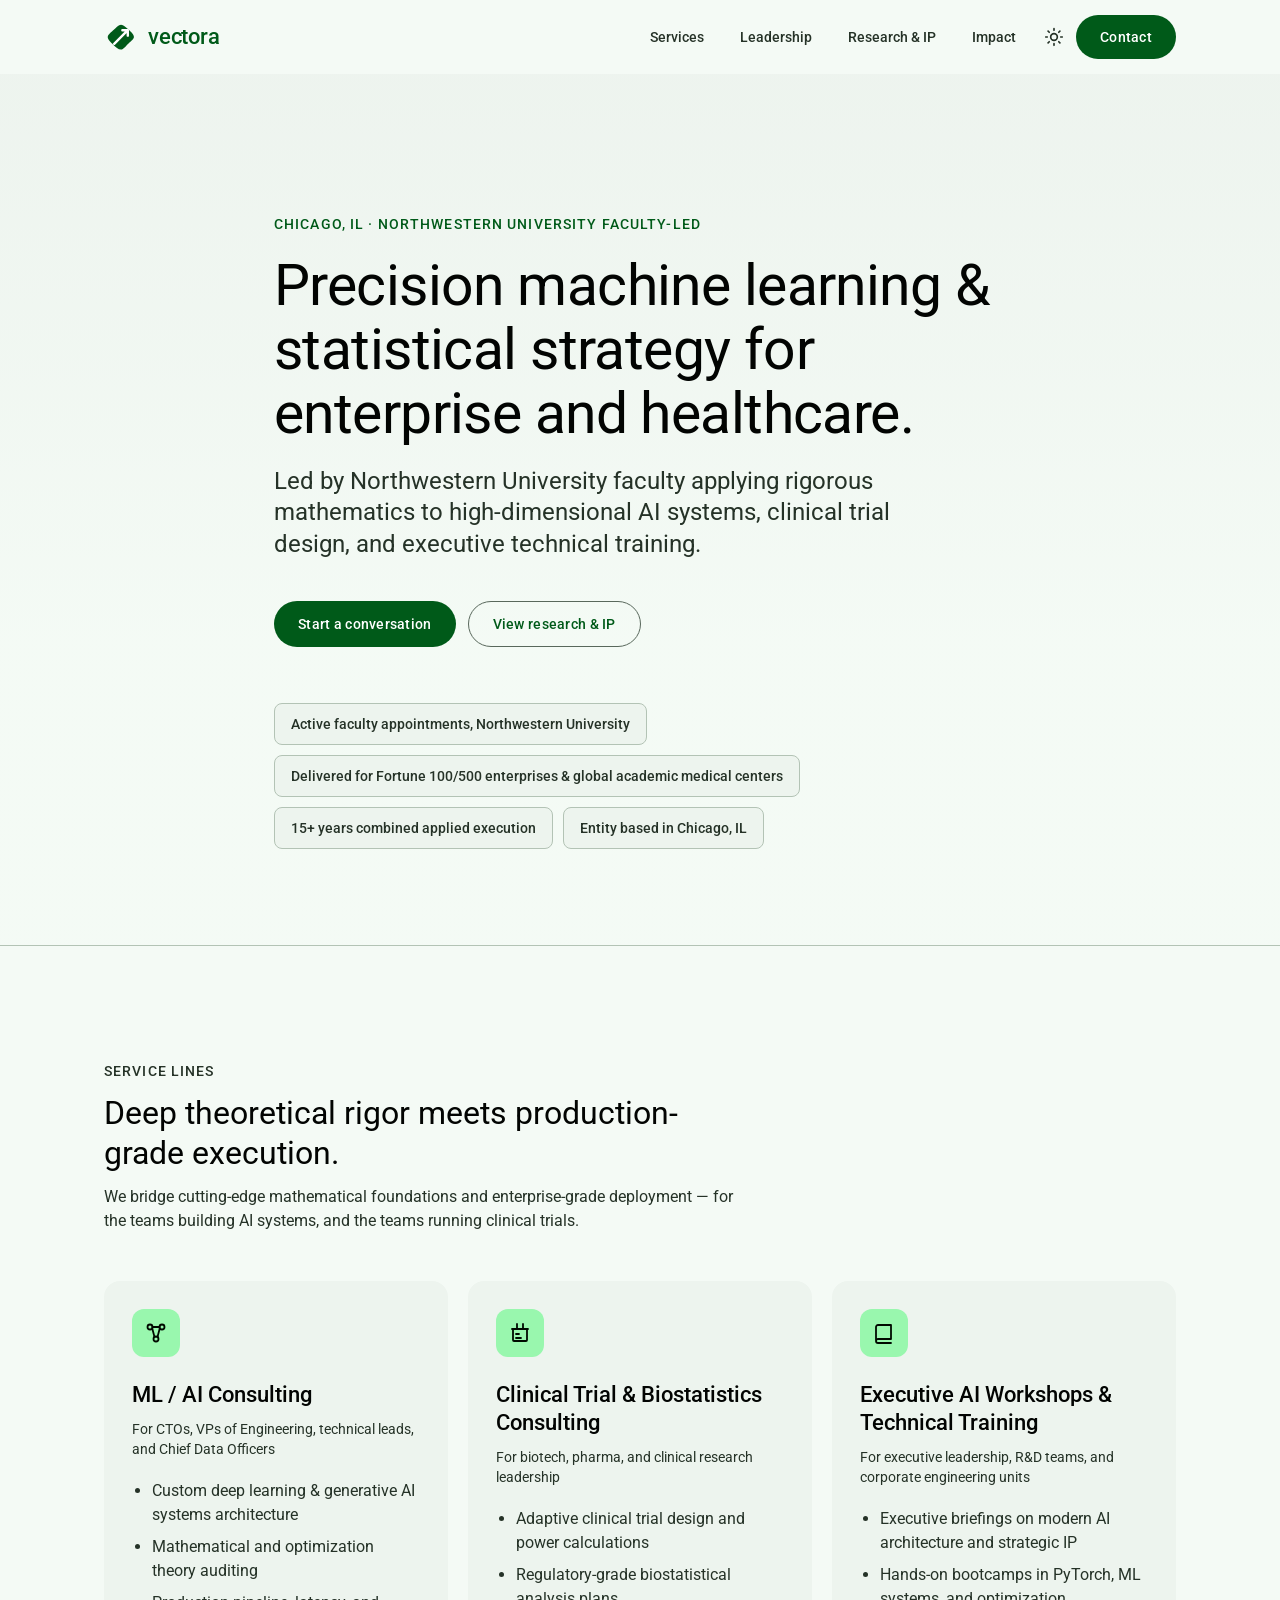
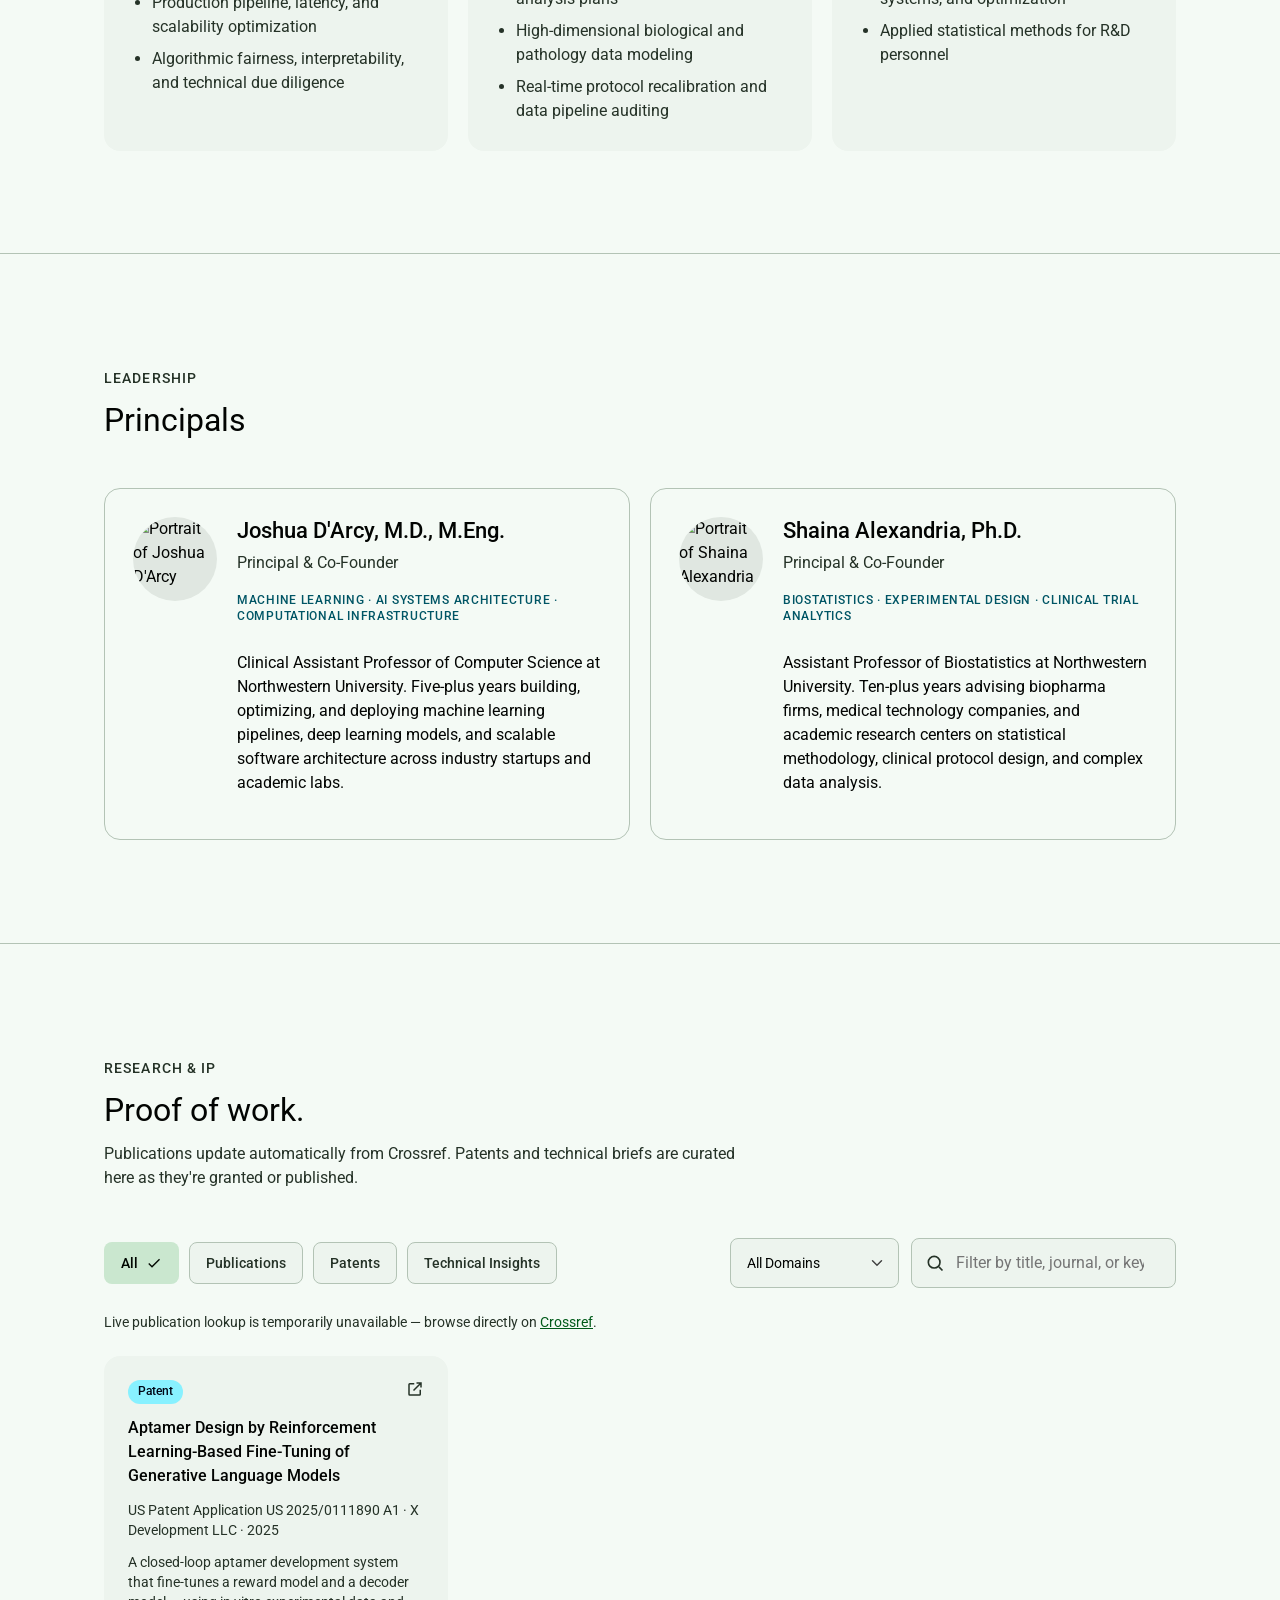
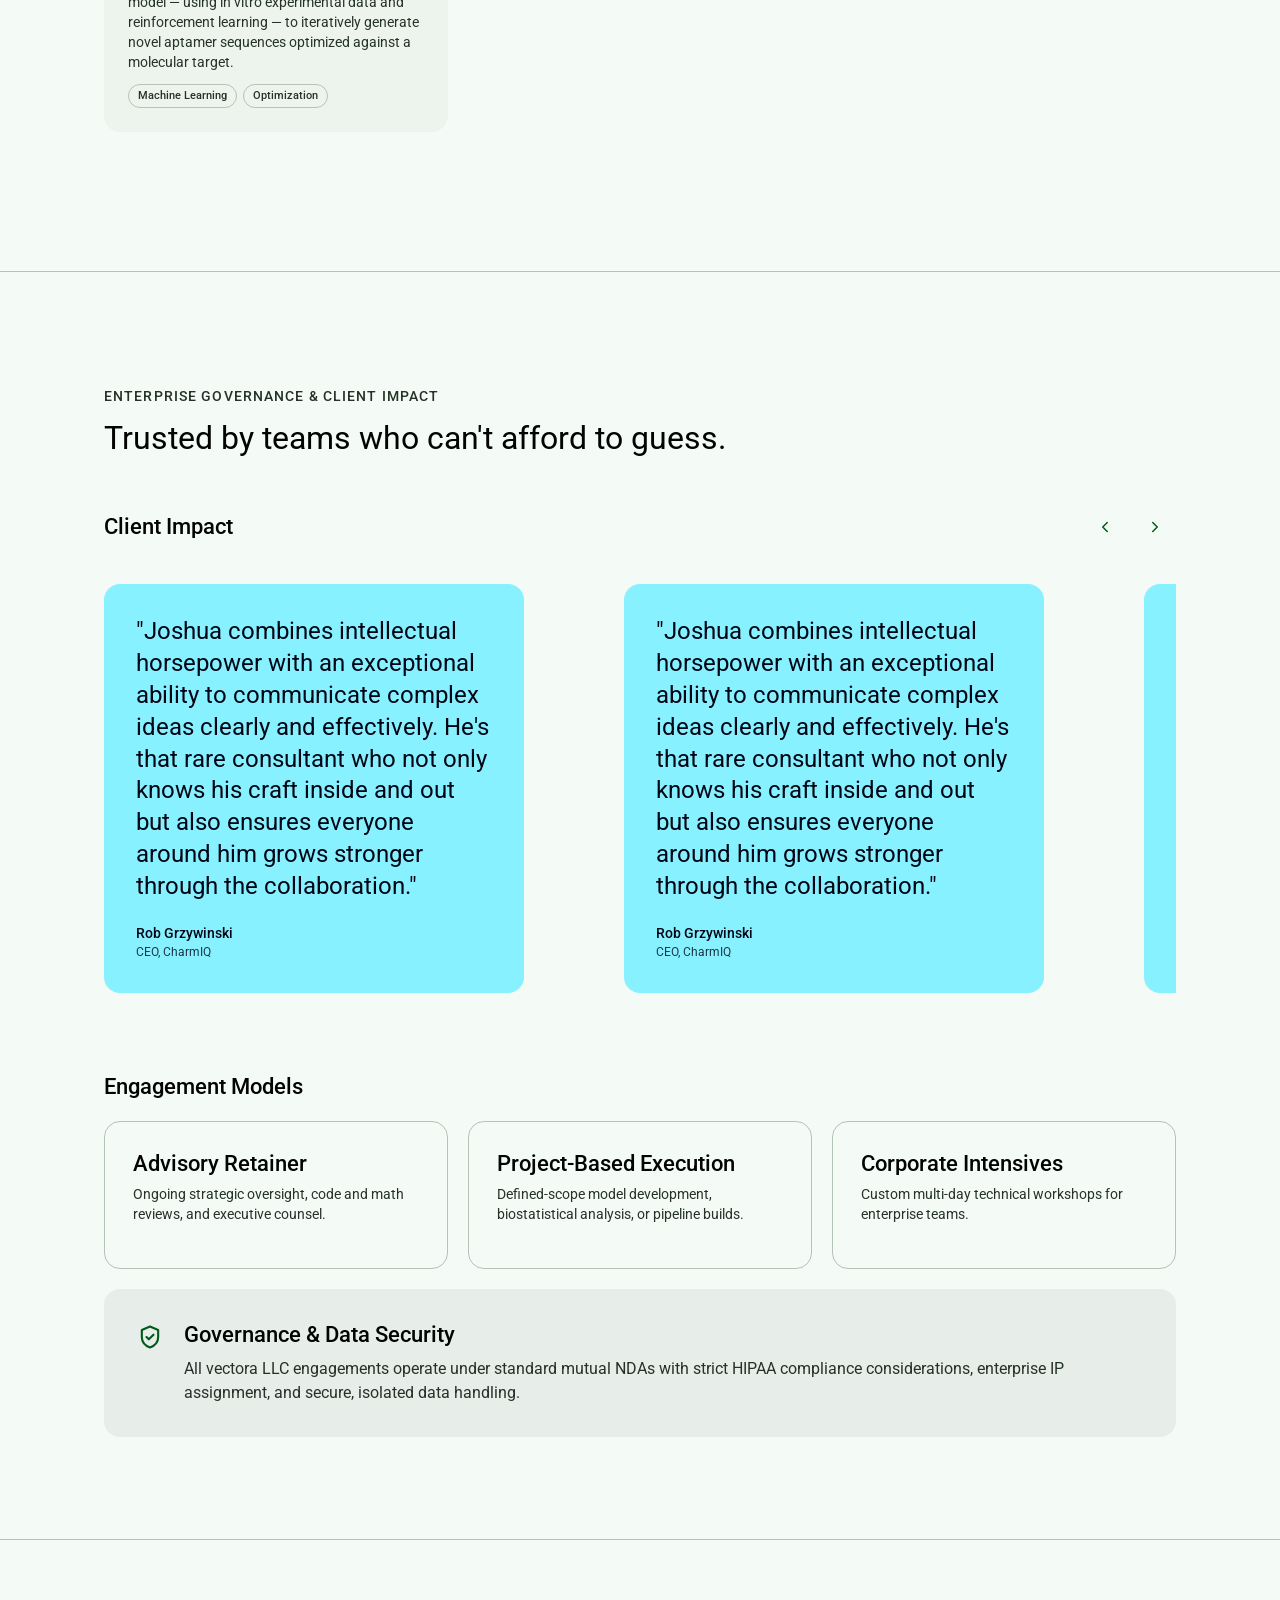
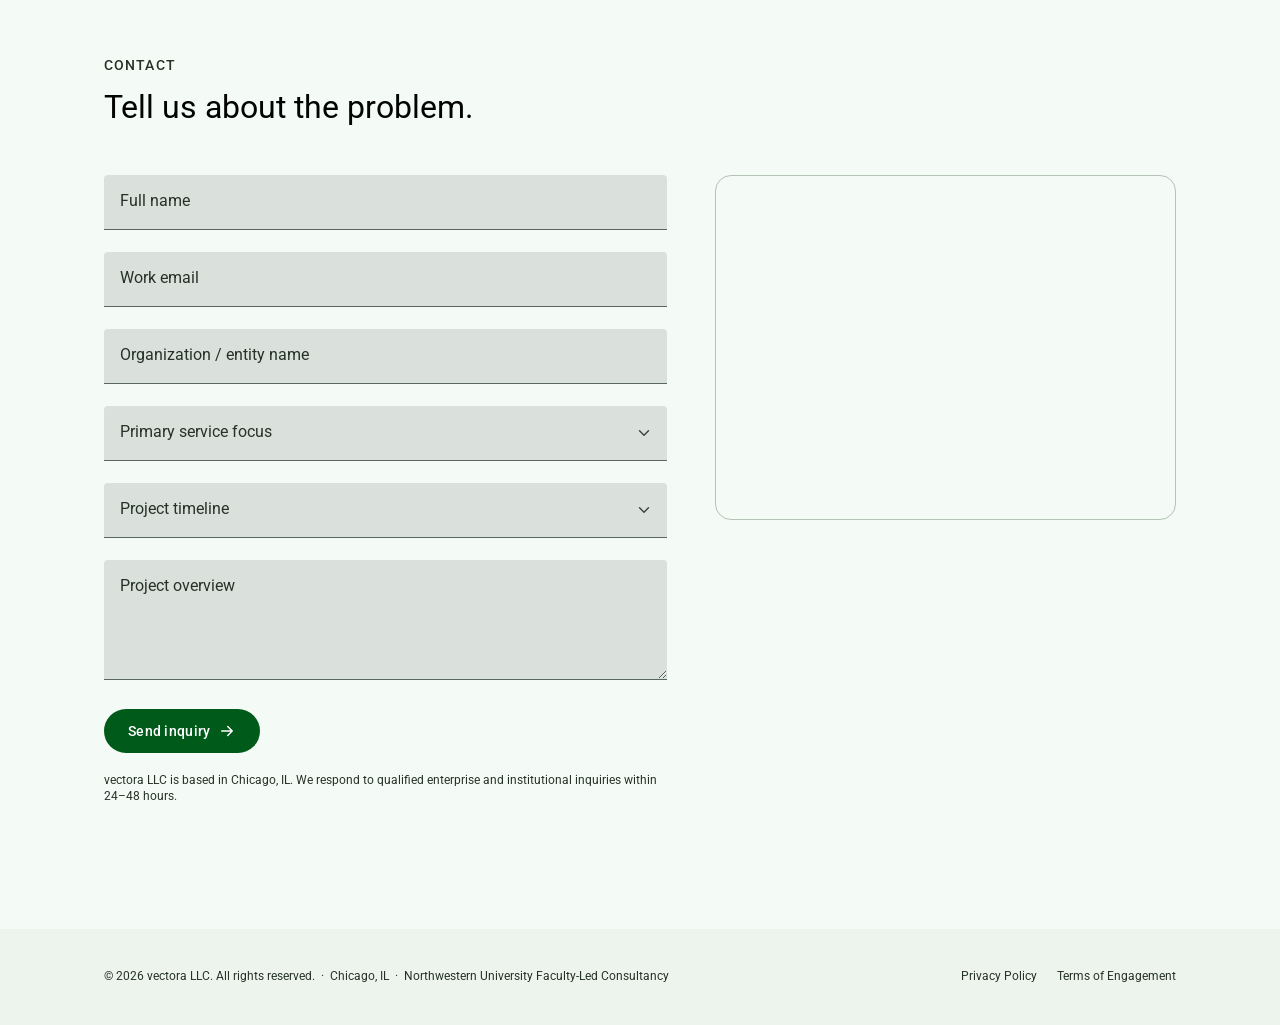
==== commit 70d8507e: "Remove patent search pills and paginate the publications gallery Drop the two Google Patents search-" ====
--- a/index.html
+++ b/index.html
@@ -159,7 +159,7 @@
         <div class="section-head reveal">
           <p class="eyebrow">Research &amp; IP</p>
           <h2 id="research-heading" class="headline-lg">Proof of work.</h2>
-          <p>Publications update automatically from Crossref. Patents and technical briefs are curated here as they're granted or published — browse the full patent record live on Google Patents.</p>
+          <p>Publications update automatically from Crossref. Patents and technical briefs are curated here as they're granted or published.</p>
         </div>
 
         <div class="gallery-controls reveal">
@@ -182,14 +182,10 @@
           </div>
         </div>
 
-        <div class="reveal" style="margin-bottom: 28px;">
-          <p class="field-hint" style="margin: 0 0 10px;">Browse the full patent record live:</p>
-          <div class="chip-row" id="patents-links" aria-label="Search patents live on Google Patents"></div>
-        </div>
-
         <p class="gallery-status" id="gallery-status" role="status" aria-live="polite"></p>
         <div class="works-grid reveal" id="works-grid" aria-live="polite"></div>
         <p class="gallery-empty" id="gallery-empty" hidden>No matching entries yet — try a different filter, or check back soon as our library grows.</p>
+        <nav class="gallery-pagination" id="gallery-pagination" aria-label="Publications pagination"></nav>
       </div>
     </section>
 
--- a/assets/css/styles.css
+++ b/assets/css/styles.css
@@ -495,6 +495,31 @@
   border-radius: var(--md-sys-shape-lg);
 }
 .gallery-empty[hidden] { display: none; }
+
+.gallery-pagination {
+  display: flex;
+  align-items: center;
+  justify-content: center;
+  gap: 20px;
+  margin-top: 36px;
+}
+.gallery-pagination__status { font: var(--md-sys-type-body-md); color: var(--md-sys-color-on-surface-variant); white-space: nowrap; }
+.gallery-pagination button:disabled { opacity: 0.4; cursor: not-allowed; }
+
+@media (max-width: 640px) {
+  .works-grid { grid-template-columns: 1fr; gap: 14px; }
+  .work-card { padding: 16px; gap: 8px; border-radius: var(--md-sys-shape-md); }
+  .work-card h3 { font: var(--md-sys-type-title-sm); }
+  .work-card p { font: var(--md-sys-type-body-sm); }
+  .work-card p:not(.work-card__venue) {
+    display: -webkit-box;
+    -webkit-box-orient: vertical;
+    -webkit-line-clamp: 3;
+    overflow: hidden;
+  }
+  .gallery-pagination { gap: 12px; }
+  .gallery-pagination .btn { padding: 10px 16px; }
+}
 
 /* ---- Testimonials ----------------------------------------------------------------------- */
 .testimonials {
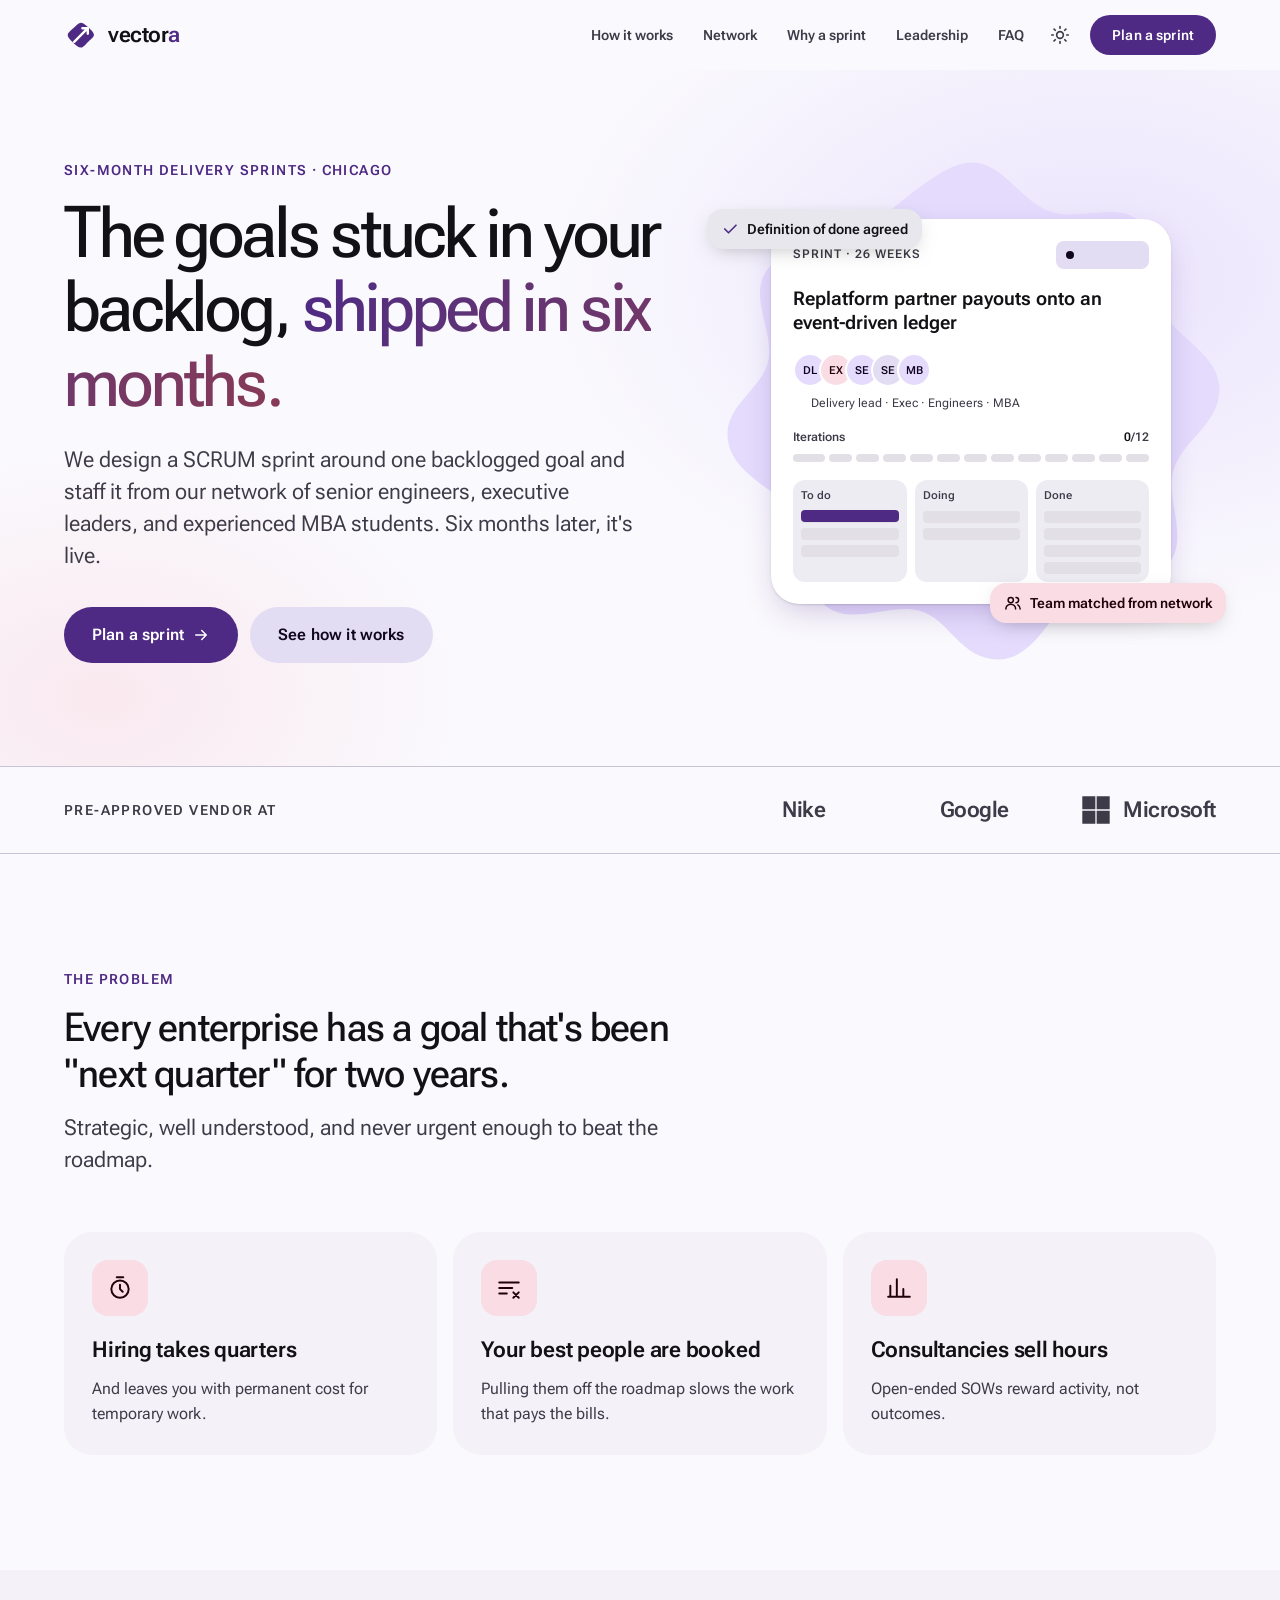
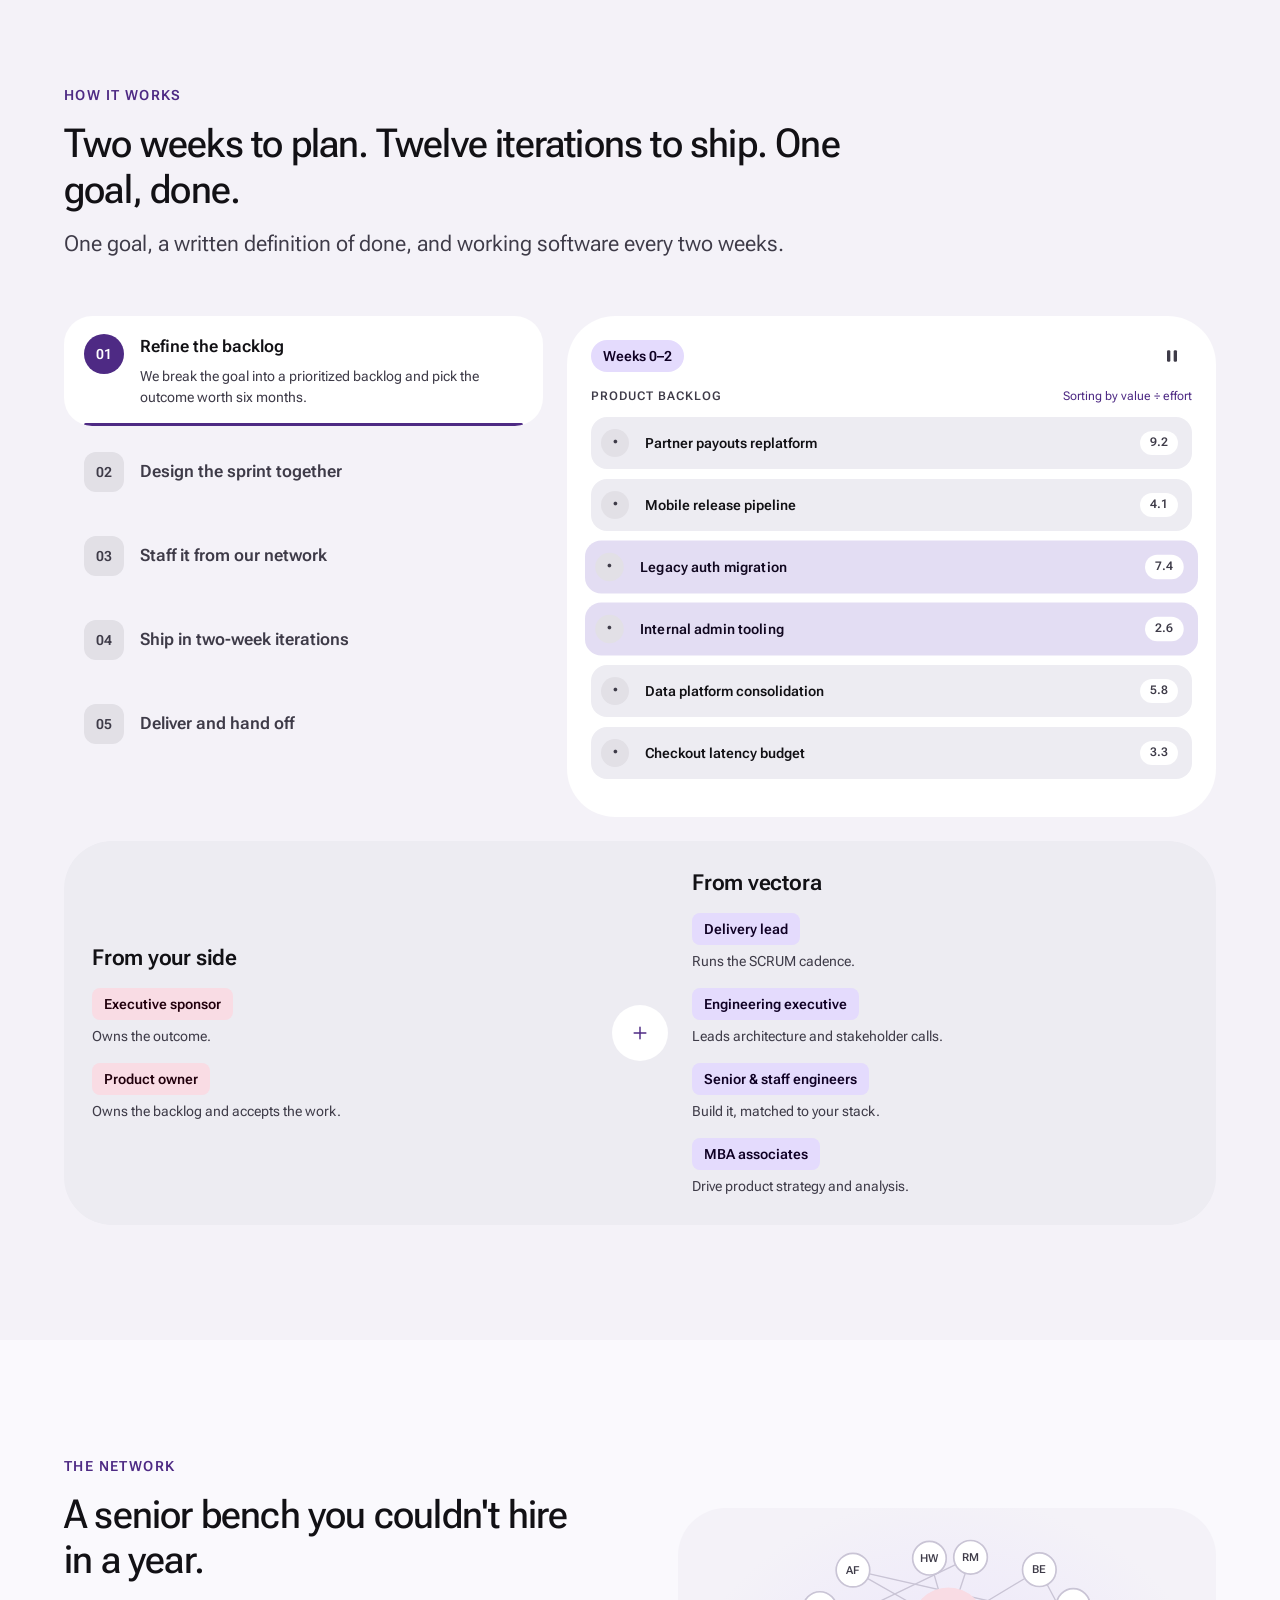
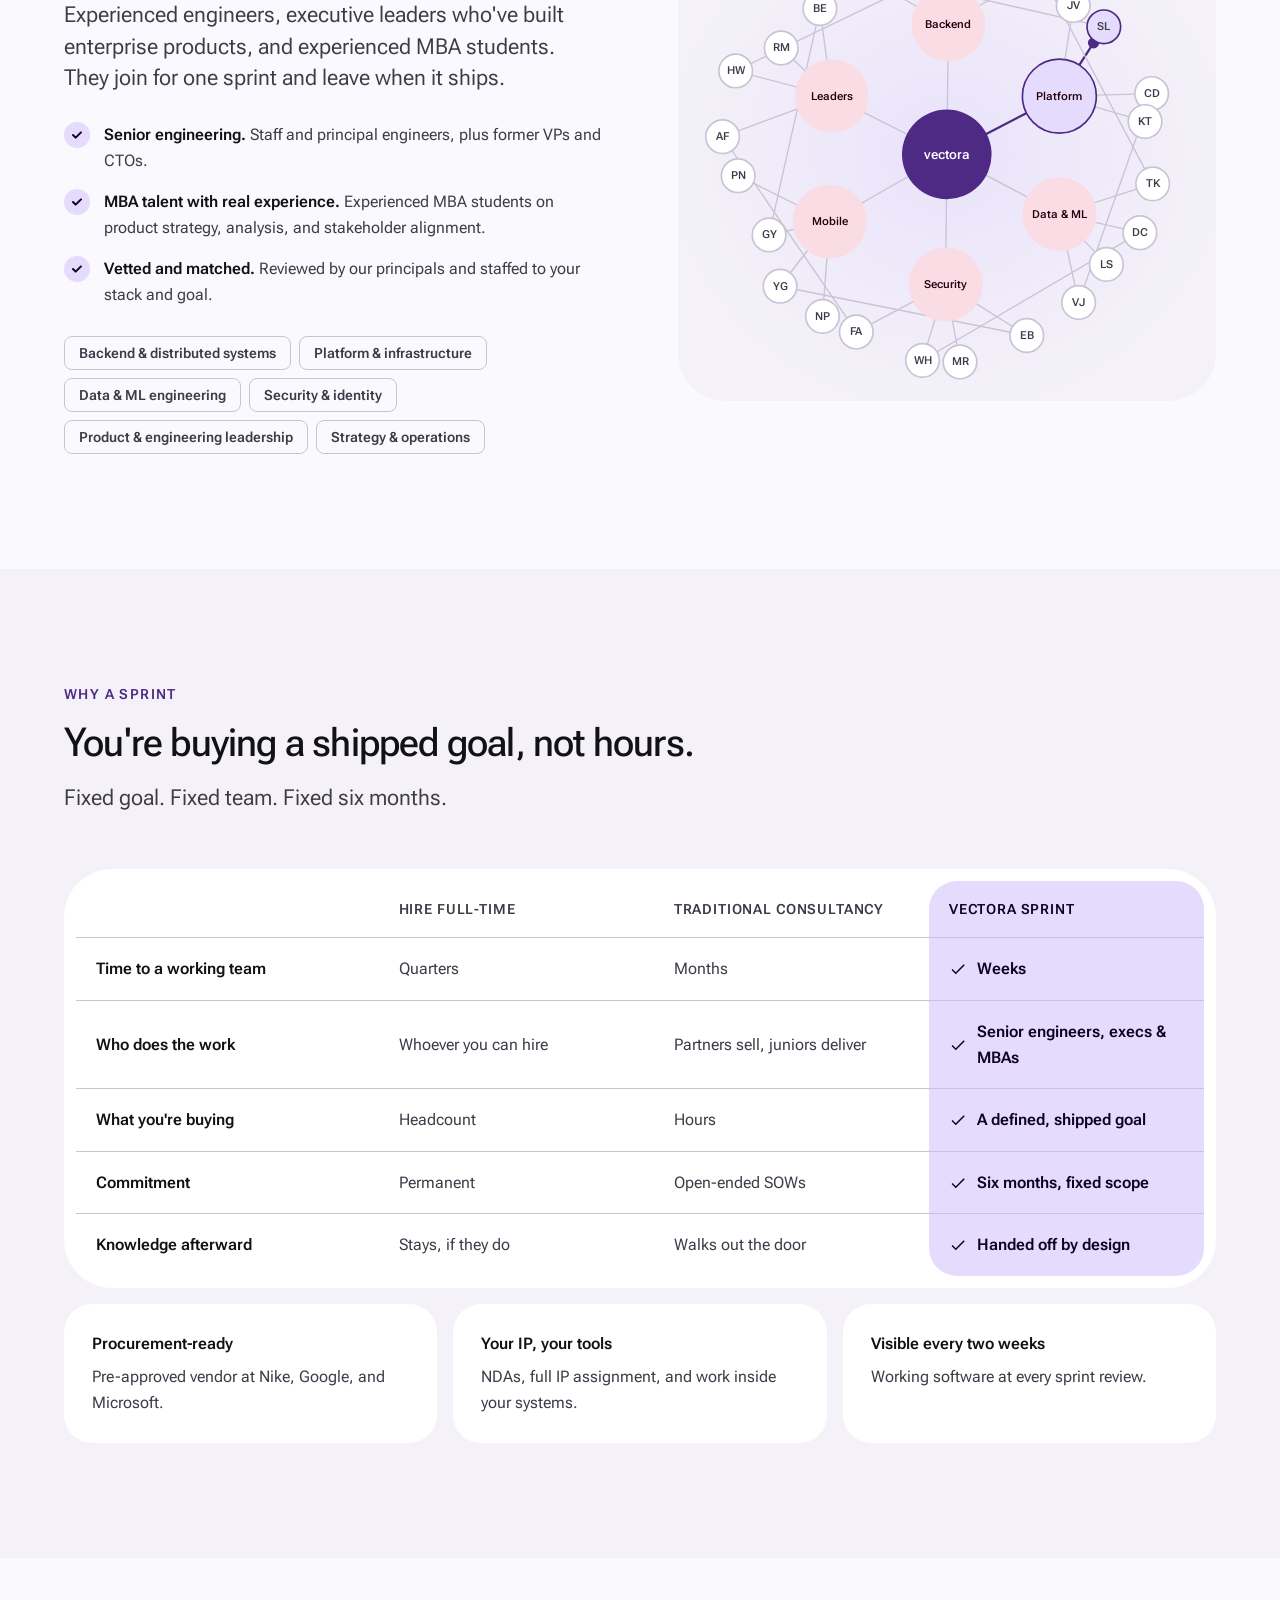
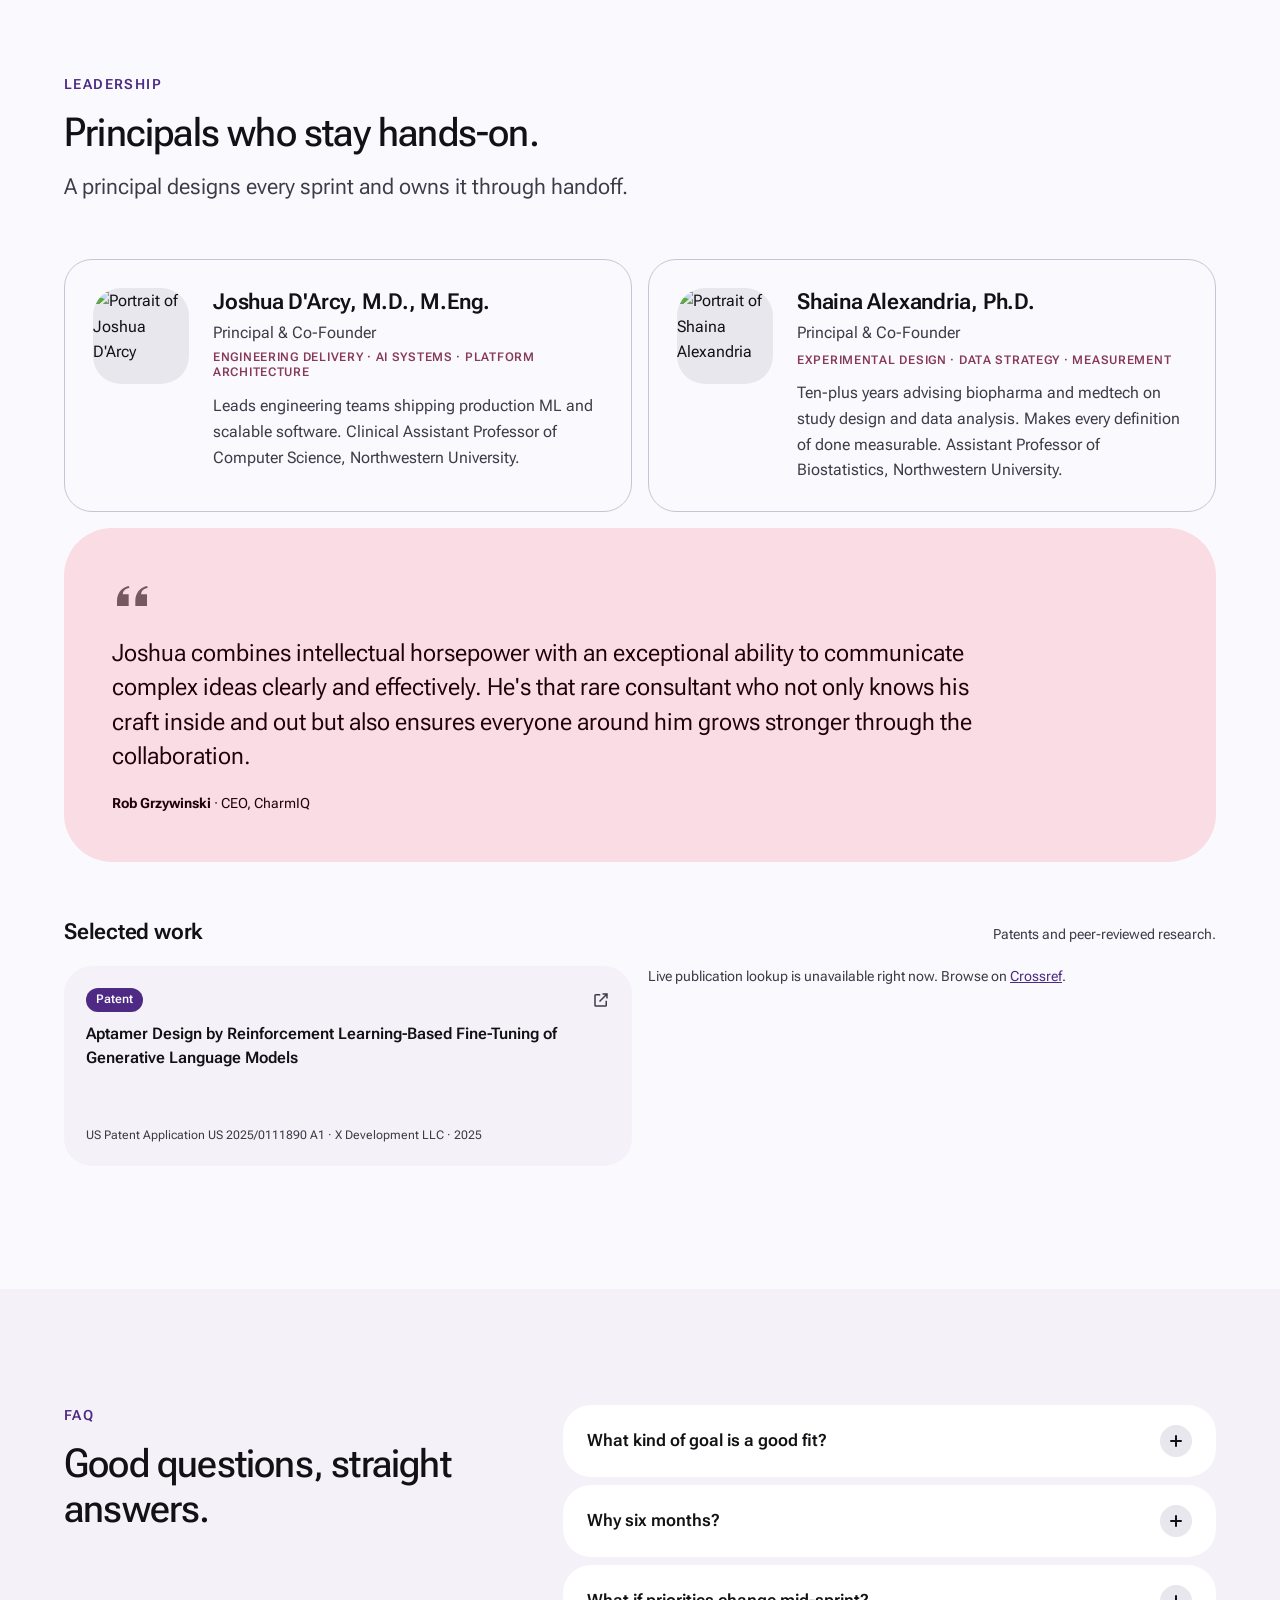
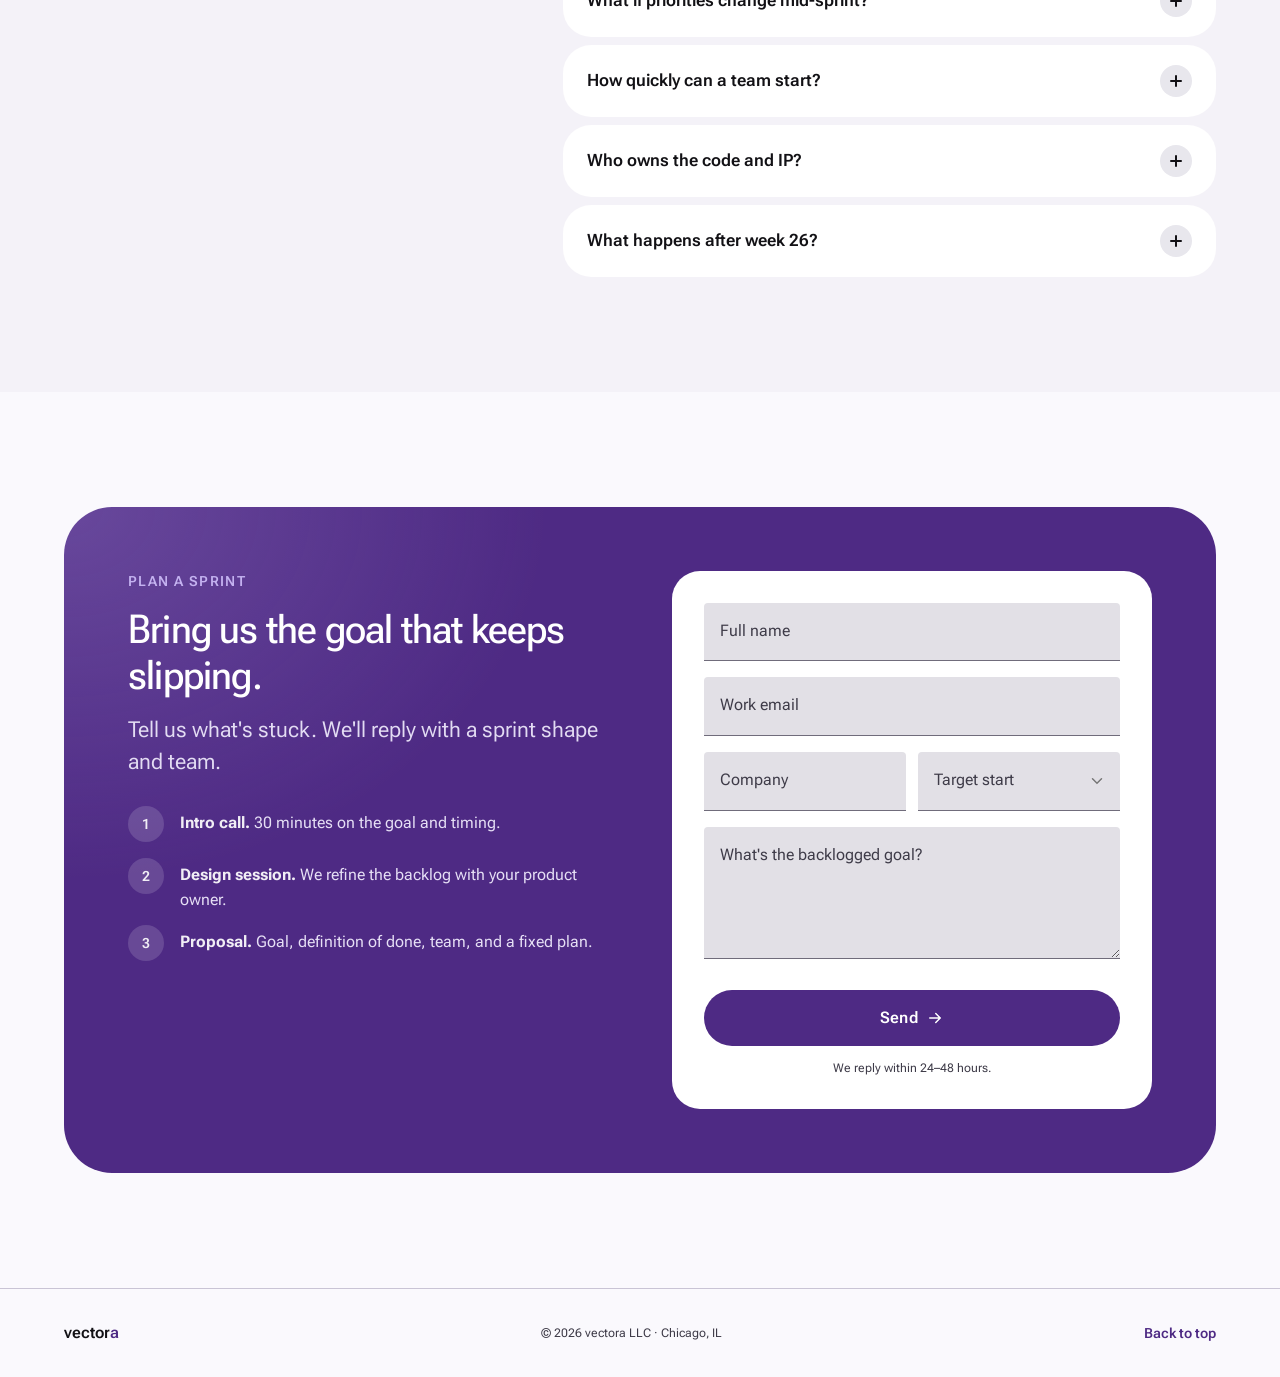
==== commit 32825326: "Reboot site around six-month enterprise delivery sprints Rewrite the narrative for the new focus: SC" ====
--- a/index.html
+++ b/index.html
@@ -3,13 +3,14 @@
 <head>
   <meta charset="UTF-8">
   <meta name="viewport" content="width=device-width, initial-scale=1.0">
-  <title>vectora LLC — Machine Learning &amp; Biostatistics Consulting</title>
-  <meta name="description" content="vectora LLC is a Chicago-based, Northwestern University faculty-led consultancy delivering machine learning architecture, generative AI systems, clinical trial design, and regulatory-grade biostatistics for enterprise and healthcare.">
-  <link rel="icon" href="data:image/svg+xml,%3Csvg xmlns='http://www.w3.org/2000/svg' viewBox='0 0 100 100'%3E%3Cpath fill='%23146c37' d='M 50,14 C 57.19,13.88 65.59,22.08 71.92,28.08 C 78.25,34.08 88.24,42.93 88,50 C 87.76,57.07 76.84,64.34 70.51,70.51 C 64.17,76.67 57.19,86.65 50,87 C 42.81,87.35 33.87,78.79 27.37,72.63 C 20.87,66.46 10.76,57.31 11,50 C 11.24,42.69 22.29,34.79 28.79,28.79 C 35.29,22.79 42.81,14.12 50,14 Z'/%3E%3Cpath fill='none' stroke='%23eafaf0' stroke-width='7' stroke-linecap='round' stroke-linejoin='round' d='M30,70 L70,30 M70,30 L70,46 M70,30 L54,30'/%3E%3C/svg%3E">
+  <title>vectora — Six-month delivery sprints for enterprise backlogs</title>
+  <meta name="description" content="vectora runs six-month, SCRUM-led delivery sprints that ship the goals stuck in enterprise backlogs, staffed from our network of senior engineers, executive leaders, and experienced MBA students. Pre-approved vendor at Nike, Google, and Microsoft.">
+  <meta name="theme-color" content="#4E2A84">
+  <link rel="icon" href="data:image/svg+xml,%3Csvg xmlns='http://www.w3.org/2000/svg' viewBox='0 0 100 100'%3E%3Cpath fill='%234E2A84' d='M 50,14 C 57.19,13.88 65.59,22.08 71.92,28.08 C 78.25,34.08 88.24,42.93 88,50 C 87.76,57.07 76.84,64.34 70.51,70.51 C 64.17,76.67 57.19,86.65 50,87 C 42.81,87.35 33.87,78.79 27.37,72.63 C 20.87,66.46 10.76,57.31 11,50 C 11.24,42.69 22.29,34.79 28.79,28.79 C 35.29,22.79 42.81,14.12 50,14 Z'/%3E%3Cpath fill='none' stroke='%23f3eefb' stroke-width='7' stroke-linecap='round' stroke-linejoin='round' d='M30,70 L70,30 M70,30 L70,46 M70,30 L54,30'/%3E%3C/svg%3E">
 
   <link rel="preconnect" href="https://fonts.googleapis.com">
   <link rel="preconnect" href="https://fonts.gstatic.com" crossorigin>
-  <link href="https://fonts.googleapis.com/css2?family=Roboto:wght@400;500;700&display=swap" rel="stylesheet">
+  <link href="https://fonts.googleapis.com/css2?family=Roboto+Flex:opsz,wght@8..144,300..800&display=swap" rel="stylesheet">
 
   <link rel="stylesheet" href="assets/css/tokens.css">
   <link rel="stylesheet" href="assets/css/styles.css">
@@ -19,7 +20,7 @@
 
   <header class="app-bar">
     <div class="container app-bar__row">
-      <button class="brand" type="button" aria-label="vectora — replay intro animation">
+      <a class="brand" href="#" aria-label="vectora home">
         <svg class="brand-mark" viewBox="0 0 100 100" width="34" height="34" aria-hidden="true">
           <g class="brand-mark__blob-spin">
             <path class="brand-mark__blob"></path>
@@ -27,300 +28,596 @@
           <path class="brand-mark__arrow" d="M30,70 L70,30 M70,30 L70,46 M70,30 L54,30"></path>
         </svg>
         <span class="brand-word">vector<span>a</span></span>
-      </button>
+      </a>
 
       <button class="nav__toggle" id="nav-toggle" type="button" aria-label="Open menu" aria-expanded="false" aria-controls="primary-nav">
         <svg viewBox="0 0 24 24" width="24" height="24" fill="none" stroke="currentColor" stroke-width="2" stroke-linecap="round" aria-hidden="true"><path d="M4 7h16M4 12h16M4 17h16"/></svg>
       </button>
 
       <nav class="nav" id="primary-nav" aria-label="Primary">
-        <a class="nav__link" href="#services">Services</a>
+        <a class="nav__link" href="#how">How it works</a>
+        <a class="nav__link" href="#network">Network</a>
+        <a class="nav__link" href="#why">Why a sprint</a>
         <a class="nav__link" href="#leadership">Leadership</a>
-        <a class="nav__link" href="#research">Research &amp; IP</a>
-        <a class="nav__link" href="#impact">Impact</a>
+        <a class="nav__link" href="#faq">FAQ</a>
         <button class="theme-toggle" id="theme-toggle" type="button" aria-pressed="false" aria-label="Switch to dark theme">
           <svg viewBox="0 0 24 24" width="20" height="20" fill="none" stroke="currentColor" stroke-width="2" stroke-linecap="round" stroke-linejoin="round" aria-hidden="true"><circle cx="12" cy="12" r="4"/><path d="M12 2v2M12 20v2M4.9 4.9l1.4 1.4M17.7 17.7l1.4 1.4M2 12h2M20 12h2M4.9 19.1l1.4-1.4M17.7 6.3l1.4-1.4"/></svg>
         </button>
-        <a class="btn btn-filled" href="#contact">Contact</a>
+        <a class="btn btn-filled" href="#contact">Plan a sprint</a>
       </nav>
       <div class="nav-scrim" id="nav-scrim"></div>
     </div>
   </header>
 
   <main id="main">
-    <!-- Hero -->
+    <!-- ================================================================ Hero -->
     <section class="hero" aria-labelledby="hero-heading">
-      <div class="container hero__content">
-        <p class="eyebrow">Chicago, IL · Northwestern University Faculty-Led</p>
-        <h1 id="hero-heading" class="display-lg">Precision machine learning &amp; statistical strategy for enterprise and healthcare.</h1>
-        <p class="hero__subhead">Led by Northwestern University faculty applying rigorous mathematics to high-dimensional AI systems, clinical trial design, and executive technical training.</p>
-        <div class="hero__actions">
-          <a class="btn btn-filled" href="#contact">Start a conversation</a>
-          <a class="btn btn-outlined" href="#research">View research &amp; IP</a>
-        </div>
-        <div class="trust-ribbon" aria-label="Credentials">
-          <span class="chip chip-assist">Active faculty appointments, Northwestern University</span>
-          <span class="chip chip-assist">Delivered for Fortune 100/500 enterprises &amp; global academic medical centers</span>
-          <span class="chip chip-assist">15+ years combined applied execution</span>
-          <span class="chip chip-assist">Entity based in Chicago, IL</span>
-        </div>
-      </div>
-    </section>
-
-    <!-- Services -->
-    <section id="services" aria-labelledby="services-heading">
+      <div class="container hero__grid">
+        <div class="hero__copy">
+          <p class="eyebrow">Six-month delivery sprints · Chicago</p>
+          <h1 id="hero-heading" class="display-lg">The goals stuck in your backlog, <em>shipped in six months.</em></h1>
+          <p class="hero__subhead">We design a SCRUM sprint around one backlogged goal and staff it from our network of senior engineers, executive leaders, and experienced MBA students. Six months later, it's live.</p>
+          <div class="hero__actions">
+            <a class="btn btn-filled btn-lg" href="#contact">
+              Plan a sprint
+              <svg viewBox="0 0 24 24" fill="none" stroke="currentColor" stroke-width="2" stroke-linecap="round" stroke-linejoin="round" aria-hidden="true"><path d="M5 12h14M13 6l6 6-6 6"/></svg>
+            </a>
+            <a class="btn btn-tonal btn-lg" href="#how">See how it works</a>
+          </div>
+        </div>
+
+        <!-- Illustrative sprint card: purely decorative, loops on its own -->
+        <div class="hero__visual" aria-hidden="true">
+          <svg class="hero__shape" viewBox="0 0 200 200">
+            <path d="M100,8 C112,8 118,22 129,26 C140,30 154,22 163,30 C172,38 166,53 171,63 C176,73 192,79 192,92 C192,105 178,111 175,122 C172,133 181,147 173,157 C165,167 150,161 140,167 C130,173 124,192 110,192 C96,192 92,177 81,174 C70,171 56,180 46,172 C36,164 41,149 35,139 C29,129 12,124 10,111 C8,98 23,92 25,81 C27,70 17,57 25,47 C33,37 48,41 58,35 C68,29 88,8 100,8 Z"/>
+          </svg>
+
+          <div class="sprint-card">
+            <div class="sprint-card__head">
+              <span class="sprint-card__kicker">Sprint · 26 weeks</span>
+              <span class="status-chip">
+                <span class="status-chip__dot"></span>
+                <span class="status-chip__text">
+                  <span>Designing</span><span>Staffing</span><span>In flight</span><span>Shipped</span>
+                </span>
+              </span>
+            </div>
+            <p class="sprint-card__goal">Replatform partner payouts onto an event-driven ledger</p>
+
+            <div class="sprint-card__team">
+              <span class="avatar avatar--1">DL</span>
+              <span class="avatar avatar--2">EX</span>
+              <span class="avatar avatar--3">SE</span>
+              <span class="avatar avatar--4">SE</span>
+              <span class="avatar avatar--5">MB</span>
+              <span class="sprint-card__team-label">Delivery lead · Exec · Engineers · MBA</span>
+            </div>
+
+            <div class="sprint-card__timeline">
+              <div class="sprint-card__timeline-row">
+                <span>Iterations</span><span class="sprint-card__iter"><b>0</b>/12</span>
+              </div>
+              <div class="segments">
+                <i></i><i></i><i></i><i></i><i></i><i></i><i></i><i></i><i></i><i></i><i></i><i></i><i></i>
+              </div>
+            </div>
+
+            <div class="mini-board">
+              <div class="mini-board__col"><span>To do</span><i></i><i></i><i></i></div>
+              <div class="mini-board__col"><span>Doing</span><i></i><i></i></div>
+              <div class="mini-board__col"><span>Done</span><i></i><i></i><i></i><i></i></div>
+              <b class="mini-board__flyer"></b>
+            </div>
+          </div>
+
+          <div class="float-chip float-chip--a"><svg viewBox="0 0 24 24" fill="none" stroke="currentColor" stroke-width="2.2" stroke-linecap="round" stroke-linejoin="round"><path d="m5 12 5 5L20 7"/></svg>Definition of done agreed</div>
+          <div class="float-chip float-chip--b"><svg viewBox="0 0 24 24" fill="none" stroke="currentColor" stroke-width="2" stroke-linecap="round" stroke-linejoin="round"><circle cx="9" cy="8" r="3.5"/><path d="M2.5 20a6.5 6.5 0 0 1 13 0M16 4.5a3.5 3.5 0 0 1 0 7M18.5 14.5a6.5 6.5 0 0 1 3 5.5"/></svg>Team matched from network</div>
+        </div>
+      </div>
+    </section>
+
+    <!-- ========================================================= Vendor strip -->
+    <section class="vendors" aria-labelledby="vendors-heading">
+      <div class="container vendors__row">
+        <p id="vendors-heading" class="vendors__label">Pre-approved vendor at</p>
+        <ul class="vendors__list">
+          <li class="vendor">
+            <span class="vendor__mark vendor__mark--icon" style="--logo: url('https://cdn.jsdelivr.net/npm/simple-icons@13.21.0/icons/nike.svg')" role="img" aria-label="Nike logo"></span>
+            <span class="vendor__name">Nike</span>
+          </li>
+          <li class="vendor">
+            <span class="vendor__mark vendor__mark--icon" style="--logo: url('https://cdn.jsdelivr.net/npm/simple-icons@13.21.0/icons/google.svg')" role="img" aria-label="Google logo"></span>
+            <span class="vendor__name">Google</span>
+          </li>
+          <li class="vendor">
+            <svg class="vendor__mark" viewBox="0 0 23 23" role="img" aria-label="Microsoft logo"><path fill="currentColor" d="M1 1h10v10H1zM12 1h10v10H12zM1 12h10v10H1zM12 12h10v10H12z"/></svg>
+            <span class="vendor__name">Microsoft</span>
+          </li>
+        </ul>
+      </div>
+    </section>
+
+    <!-- ========================================================== The problem -->
+    <section class="problem" aria-labelledby="problem-heading">
       <div class="container">
         <div class="section-head reveal">
-          <p class="eyebrow">Service Lines</p>
-          <h2 id="services-heading" class="headline-lg">Deep theoretical rigor meets production-grade execution.</h2>
-          <p>We bridge cutting-edge mathematical foundations and enterprise-grade deployment — for the teams building AI systems, and the teams running clinical trials.</p>
+          <p class="eyebrow">The problem</p>
+          <h2 id="problem-heading" class="display-sm">Every enterprise has a goal that's been "next quarter" for two years.</h2>
+          <p>Strategic, well understood, and never urgent enough to beat the roadmap.</p>
         </div>
 
         <div class="grid grid-3">
-          <article class="card service-card reveal">
-            <div class="service-card__icon" aria-hidden="true">
-              <svg width="24" height="24" viewBox="0 0 24 24" fill="none" stroke="currentColor" stroke-width="1.8" stroke-linecap="round" stroke-linejoin="round"><circle cx="6" cy="6" r="2.5"/><circle cx="18" cy="6" r="2.5"/><circle cx="12" cy="18" r="2.5"/><path d="M8.2 7.3 10.5 16M15.8 7.3 13.5 16M8.3 6h7.4"/></svg>
-            </div>
-            <h3 class="title-lg">ML / AI Consulting</h3>
-            <p class="card__meta">For CTOs, VPs of Engineering, technical leads, and Chief Data Officers</p>
-            <ul>
-              <li>Custom deep learning &amp; generative AI systems architecture</li>
-              <li>Mathematical and optimization theory auditing</li>
-              <li>Production pipeline, latency, and scalability optimization</li>
-              <li>Algorithmic fairness, interpretability, and technical due diligence</li>
+          <article class="card problem-card reveal">
+            <span class="problem-card__icon" aria-hidden="true">
+              <svg viewBox="0 0 24 24" fill="none" stroke="currentColor" stroke-width="1.8" stroke-linecap="round" stroke-linejoin="round"><circle cx="12" cy="13" r="8"/><path d="M12 9v4l2.5 2.5M9 2h6"/></svg>
+            </span>
+            <h3 class="title-lg">Hiring takes quarters</h3>
+            <p>And leaves you with permanent cost for temporary work.</p>
+          </article>
+          <article class="card problem-card reveal">
+            <span class="problem-card__icon" aria-hidden="true">
+              <svg viewBox="0 0 24 24" fill="none" stroke="currentColor" stroke-width="1.8" stroke-linecap="round" stroke-linejoin="round"><path d="M3 7h18M3 12h12M3 17h7"/><path d="m16 16 5 5M21 16l-5 5"/></svg>
+            </span>
+            <h3 class="title-lg">Your best people are booked</h3>
+            <p>Pulling them off the roadmap slows the work that pays the bills.</p>
+          </article>
+          <article class="card problem-card reveal">
+            <span class="problem-card__icon" aria-hidden="true">
+              <svg viewBox="0 0 24 24" fill="none" stroke="currentColor" stroke-width="1.8" stroke-linecap="round" stroke-linejoin="round"><path d="M4 20V10M10 20V4M16 20v-7M22 20H2"/></svg>
+            </span>
+            <h3 class="title-lg">Consultancies sell hours</h3>
+            <p>Open-ended SOWs reward activity, not outcomes.</p>
+          </article>
+        </div>
+      </div>
+    </section>
+
+    <!-- ========================================================= How it works -->
+    <section id="how" class="how" aria-labelledby="how-heading">
+      <div class="container">
+        <div class="section-head section-head--wide reveal">
+          <p class="eyebrow">How it works</p>
+          <h2 id="how-heading" class="display-sm">Two weeks to plan. Twelve iterations to ship. One goal, done.</h2>
+          <p>One goal, a written definition of done, and working software every two weeks.</p>
+        </div>
+
+        <div class="how__layout reveal">
+          <div class="how__steps" role="tablist" aria-label="How a vectora sprint works" aria-orientation="vertical">
+            <button class="how-step" role="tab" id="how-tab-0" aria-controls="how-panel-0" aria-selected="true" tabindex="0" data-step="0">
+              <span class="how-step__num">01</span>
+              <span class="how-step__body">
+                <span class="how-step__title">Refine the backlog</span>
+                <span class="how-step__desc"><span>We break the goal into a prioritized backlog and pick the outcome worth six months.</span></span>
+              </span>
+              <span class="how-step__progress" aria-hidden="true"></span>
+            </button>
+            <button class="how-step" role="tab" id="how-tab-1" aria-controls="how-panel-1" aria-selected="false" tabindex="-1" data-step="1">
+              <span class="how-step__num">02</span>
+              <span class="how-step__body">
+                <span class="how-step__title">Design the sprint together</span>
+                <span class="how-step__desc"><span>We agree the goal and definition of done, then design the team role by role.</span></span>
+              </span>
+              <span class="how-step__progress" aria-hidden="true"></span>
+            </button>
+            <button class="how-step" role="tab" id="how-tab-2" aria-controls="how-panel-2" aria-selected="false" tabindex="-1" data-step="2">
+              <span class="how-step__num">03</span>
+              <span class="how-step__body">
+                <span class="how-step__title">Staff it from our network</span>
+                <span class="how-step__desc"><span>Each role is filled from our network of senior engineers, executive leaders, and experienced MBA students.</span></span>
+              </span>
+              <span class="how-step__progress" aria-hidden="true"></span>
+            </button>
+            <button class="how-step" role="tab" id="how-tab-3" aria-controls="how-panel-3" aria-selected="false" tabindex="-1" data-step="3">
+              <span class="how-step__num">04</span>
+              <span class="how-step__body">
+                <span class="how-step__title">Ship in two-week iterations</span>
+                <span class="how-step__desc"><span>Planning, stand-ups, review, and retro every iteration, in your tools.</span></span>
+              </span>
+              <span class="how-step__progress" aria-hidden="true"></span>
+            </button>
+            <button class="how-step" role="tab" id="how-tab-4" aria-controls="how-panel-4" aria-selected="false" tabindex="-1" data-step="4">
+              <span class="how-step__num">05</span>
+              <span class="how-step__body">
+                <span class="how-step__title">Deliver and hand off</span>
+                <span class="how-step__desc"><span>At week 26 it's in production, documented, and owned by your team.</span></span>
+              </span>
+              <span class="how-step__progress" aria-hidden="true"></span>
+            </button>
+          </div>
+
+          <div class="how__stage">
+            <div class="how__stage-bar">
+              <span class="how__stage-week" id="how-week">Weeks 0–2</span>
+              <button class="icon-btn" id="how-play" type="button" aria-pressed="true" aria-label="Pause walkthrough">
+                <svg class="icon-pause" viewBox="0 0 24 24" fill="currentColor" aria-hidden="true"><rect x="6" y="5" width="4" height="14" rx="1.5"/><rect x="14" y="5" width="4" height="14" rx="1.5"/></svg>
+                <svg class="icon-play" viewBox="0 0 24 24" fill="currentColor" aria-hidden="true"><path d="M8 5.5v13a1 1 0 0 0 1.5.86l10.5-6.5a1 1 0 0 0 0-1.72L9.5 4.64A1 1 0 0 0 8 5.5z"/></svg>
+              </button>
+            </div>
+
+            <!-- Scene 1: priority sort -->
+            <div class="scene scene--backlog is-active" role="tabpanel" id="how-panel-0" aria-labelledby="how-tab-0" data-scene="backlog">
+              <p class="visually-hidden">Animation: six backlog items are compared and sorted by priority; the top item becomes the sprint goal.</p>
+              <div class="scene__label"><span>Product backlog</span><span class="scene__hint">Sorting by value ÷ effort</span></div>
+              <ol class="backlog" aria-hidden="true">
+                <li class="backlog__item" style="--slot: 0" data-score="4.1"><span class="backlog__rank"></span><span class="backlog__title">Mobile release pipeline</span><span class="backlog__score">4.1</span></li>
+                <li class="backlog__item" style="--slot: 1" data-score="9.2"><span class="backlog__rank"></span><span class="backlog__title">Partner payouts replatform</span><span class="backlog__score">9.2</span></li>
+                <li class="backlog__item" style="--slot: 2" data-score="2.6"><span class="backlog__rank"></span><span class="backlog__title">Internal admin tooling</span><span class="backlog__score">2.6</span></li>
+                <li class="backlog__item" style="--slot: 3" data-score="7.4"><span class="backlog__rank"></span><span class="backlog__title">Legacy auth migration</span><span class="backlog__score">7.4</span></li>
+                <li class="backlog__item" style="--slot: 4" data-score="5.8"><span class="backlog__rank"></span><span class="backlog__title">Data platform consolidation</span><span class="backlog__score">5.8</span></li>
+                <li class="backlog__item" style="--slot: 5" data-score="3.3"><span class="backlog__rank"></span><span class="backlog__title">Checkout latency budget</span><span class="backlog__score">3.3</span></li>
+              </ol>
+            </div>
+
+            <!-- Scene 2: sprint design -->
+            <div class="scene scene--design" role="tabpanel" id="how-panel-1" aria-labelledby="how-tab-1" data-scene="design" hidden>
+              <p class="visually-hidden">Animation: the sprint goal is written, the definition of done is checked off item by item, and empty role slots appear for the team.</p>
+              <div class="design" aria-hidden="true">
+                <div class="design__goal">
+                  <span class="scene__label"><span>Sprint goal</span></span>
+                  <p>Partner payouts on an event-driven ledger, live for all regions</p>
+                </div>
+                <div class="design__dod">
+                  <span class="scene__label"><span>Definition of done</span></span>
+                  <ul>
+                    <li><i></i>Running in production at full traffic</li>
+                    <li><i></i>Load-tested at 3× peak</li>
+                    <li><i></i>Runbooks &amp; architecture docs</li>
+                    <li><i></i>Owned by your on-call rotation</li>
+                  </ul>
+                </div>
+                <div class="design__team">
+                  <span class="scene__label"><span>Team shape</span></span>
+                  <div class="slots">
+                    <span class="slot">Delivery lead</span>
+                    <span class="slot">Eng. executive</span>
+                    <span class="slot">Staff engineer</span>
+                    <span class="slot">Senior engineer</span>
+                    <span class="slot">Senior engineer</span>
+                    <span class="slot">MBA associate</span>
+                  </div>
+                </div>
+              </div>
+            </div>
+
+            <!-- Scene 3: staffing from the network -->
+            <div class="scene scene--staff" role="tabpanel" id="how-panel-2" aria-labelledby="how-tab-2" data-scene="staff" hidden>
+              <p class="visually-hidden">Animation: people from the vectora network are matched and move into each role on the sprint team.</p>
+              <div class="staff" aria-hidden="true">
+                <div class="staff__pool">
+                  <span class="scene__label"><span>vectora network</span><span class="scene__hint">Matching</span></span>
+                  <div class="pool"></div>
+                </div>
+                <div class="staff__team">
+                  <span class="scene__label"><span>Your sprint team</span></span>
+                  <div class="roster">
+                    <div class="roster__row" data-role="lead"><span class="roster__seat"></span><span>Delivery lead</span><small>Scrum master</small></div>
+                    <div class="roster__row" data-role="exec"><span class="roster__seat"></span><span>Eng. executive</span><small>Former VP Eng</small></div>
+                    <div class="roster__row" data-role="staff"><span class="roster__seat"></span><span>Staff engineer</span><small>Payments</small></div>
+                    <div class="roster__row" data-role="senior"><span class="roster__seat"></span><span>Senior engineer</span><small>Backend</small></div>
+                    <div class="roster__row" data-role="senior"><span class="roster__seat"></span><span>Senior engineer</span><small>Platform</small></div>
+                    <div class="roster__row" data-role="mba"><span class="roster__seat"></span><span>MBA associate</span><small>Product strategy</small></div>
+                  </div>
+                </div>
+              </div>
+            </div>
+
+            <!-- Scene 4: iterations -->
+            <div class="scene scene--iterate" role="tabpanel" id="how-panel-3" aria-labelledby="how-tab-3" data-scene="iterate" hidden>
+              <p class="visually-hidden">Animation: stories move across a To do, Doing, Done board while ceremonies light up in sequence and a burndown chart falls, iteration after iteration.</p>
+              <div class="iterate" aria-hidden="true">
+                <div class="ceremonies">
+                  <span class="ceremony" data-c="0">Planning</span>
+                  <span class="ceremony" data-c="1">Daily stand-up</span>
+                  <span class="ceremony" data-c="2">Review</span>
+                  <span class="ceremony" data-c="3">Retro</span>
+                  <span class="iterate__count">Iteration <b>1</b> of 12</span>
+                </div>
+                <div class="board">
+                  <div class="board__col" data-col="0"><span class="board__head">To do</span><div class="board__cards"></div></div>
+                  <div class="board__col" data-col="1"><span class="board__head">Doing</span><div class="board__cards"></div></div>
+                  <div class="board__col" data-col="2"><span class="board__head">Done</span><div class="board__cards"></div></div>
+                </div>
+                <div class="burndown">
+                  <span class="scene__label"><span>Burndown</span></span>
+                  <svg viewBox="0 0 300 70" preserveAspectRatio="none">
+                    <path class="burndown__ideal" d="M0,6 L300,64"/>
+                    <path class="burndown__line" d="M0,6 L25,9 L50,16 L75,18 L100,27 L125,31 L150,36 L175,40 L200,48 L225,53 L250,57 L275,62 L300,64" pathLength="1"/>
+                  </svg>
+                </div>
+              </div>
+            </div>
+
+            <!-- Scene 5: ship -->
+            <div class="scene scene--ship" role="tabpanel" id="how-panel-4" aria-labelledby="how-tab-4" data-scene="ship" hidden>
+              <p class="visually-hidden">Animation: a 26-week timeline fills, a progress ring completes with a checkmark, and the handoff checklist appears.</p>
+              <div class="ship" aria-hidden="true">
+                <div class="ship__ring">
+                  <svg viewBox="0 0 120 120">
+                    <circle class="ship__track" cx="60" cy="60" r="50"/>
+                    <circle class="ship__arc" cx="60" cy="60" r="50" pathLength="1"/>
+                    <path class="ship__check" d="M40,62 L54,76 L82,46" pathLength="1"/>
+                  </svg>
+                  <span class="ship__burst"><i></i><i></i><i></i><i></i><i></i><i></i><i></i><i></i><i></i><i></i></span>
+                  <span class="ship__label">Shipped</span>
+                </div>
+                <div class="ship__side">
+                  <div class="ship__timeline">
+                    <span class="scene__label"><span>26 weeks</span><span class="scene__hint">Week <b class="ship__week">0</b></span></span>
+                    <div class="segments segments--lg"><i></i><i></i><i></i><i></i><i></i><i></i><i></i><i></i><i></i><i></i><i></i><i></i><i></i></div>
+                    <div class="ship__legend"><span>Plan</span><span>Iterations 1–12</span></div>
+                  </div>
+                  <ul class="ship__handoff">
+                    <li><i></i>In production, meeting the definition of done</li>
+                    <li><i></i>Docs, runbooks &amp; recorded walkthroughs</li>
+                    <li><i></i>Paired handoff to your engineers</li>
+                    <li><i></i>Team rolls off; IP is yours</li>
+                  </ul>
+                </div>
+              </div>
+            </div>
+          </div>
+        </div>
+
+        <!-- Roles -->
+        <div class="roles reveal">
+          <div class="roles__col">
+            <h3 class="title-lg">From your side</h3>
+            <ul class="role-list">
+              <li><span class="role-chip role-chip--you">Executive sponsor</span>Owns the outcome.</li>
+              <li><span class="role-chip role-chip--you">Product owner</span>Owns the backlog and accepts the work.</li>
             </ul>
-          </article>
-
-          <article class="card service-card reveal">
-            <div class="service-card__icon" aria-hidden="true">
-              <svg width="24" height="24" viewBox="0 0 24 24" fill="none" stroke="currentColor" stroke-width="1.8" stroke-linecap="round" stroke-linejoin="round"><path d="M9 3v4M15 3v4M4 8h16M5 8v11a1 1 0 0 0 1 1h12a1 1 0 0 0 1-1V8"/><path d="M8 13h3M8 17h5"/></svg>
-            </div>
-            <h3 class="title-lg">Clinical Trial &amp; Biostatistics Consulting</h3>
-            <p class="card__meta">For biotech, pharma, and clinical research leadership</p>
-            <ul>
-              <li>Adaptive clinical trial design and power calculations</li>
-              <li>Regulatory-grade biostatistical analysis plans</li>
-              <li>High-dimensional biological and pathology data modeling</li>
-              <li>Real-time protocol recalibration and data pipeline auditing</li>
+          </div>
+          <div class="roles__join" aria-hidden="true">
+            <svg viewBox="0 0 48 48" fill="none" stroke="currentColor" stroke-width="2.5" stroke-linecap="round"><path d="M14 24h20M24 14v20"/></svg>
+          </div>
+          <div class="roles__col">
+            <h3 class="title-lg">From vectora</h3>
+            <ul class="role-list">
+              <li><span class="role-chip">Delivery lead</span>Runs the SCRUM cadence.</li>
+              <li><span class="role-chip">Engineering executive</span>Leads architecture and stakeholder calls.</li>
+              <li><span class="role-chip">Senior &amp; staff engineers</span>Build it, matched to your stack.</li>
+              <li><span class="role-chip">MBA associates</span>Drive product strategy and analysis.</li>
             </ul>
-          </article>
-
-          <article class="card service-card reveal">
-            <div class="service-card__icon" aria-hidden="true">
-              <svg width="24" height="24" viewBox="0 0 24 24" fill="none" stroke="currentColor" stroke-width="1.8" stroke-linecap="round" stroke-linejoin="round"><path d="M4 19.5V6a2 2 0 0 1 2-2h13v14H6a2 2 0 0 0 0 4h13"/></svg>
-            </div>
-            <h3 class="title-lg">Executive AI Workshops &amp; Technical Training</h3>
-            <p class="card__meta">For executive leadership, R&amp;D teams, and corporate engineering units</p>
-            <ul>
-              <li>Executive briefings on modern AI architecture and strategic IP</li>
-              <li>Hands-on bootcamps in PyTorch, ML systems, and optimization</li>
-              <li>Applied statistical methods for R&amp;D personnel</li>
-            </ul>
-          </article>
-        </div>
-      </div>
-    </section>
-
-    <!-- Leadership -->
-    <section id="leadership" aria-labelledby="leadership-heading">
+          </div>
+        </div>
+      </div>
+    </section>
+
+    <!-- ============================================================== Network -->
+    <section id="network" class="network" aria-labelledby="network-heading">
+      <div class="container network__grid">
+        <div class="network__copy reveal">
+          <p class="eyebrow">The network</p>
+          <h2 id="network-heading" class="display-sm">A senior bench you couldn't hire in a year.</h2>
+          <p class="lead">Experienced engineers, executive leaders who've built enterprise products, and experienced MBA students. They join for one sprint and leave when it ships.</p>
+          <ul class="checks">
+            <li><b>Senior engineering.</b> Staff and principal engineers, plus former VPs and CTOs.</li>
+            <li><b>MBA talent with real experience.</b> Experienced MBA students on product strategy, analysis, and stakeholder alignment.</li>
+            <li><b>Vetted and matched.</b> Reviewed by our principals and staffed to your stack and goal.</li>
+          </ul>
+          <div class="chip-row">
+            <span class="chip chip-assist">Backend &amp; distributed systems</span>
+            <span class="chip chip-assist">Platform &amp; infrastructure</span>
+            <span class="chip chip-assist">Data &amp; ML engineering</span>
+            <span class="chip chip-assist">Security &amp; identity</span>
+            <span class="chip chip-assist">Product &amp; engineering leadership</span>
+            <span class="chip chip-assist">Strategy &amp; operations</span>
+          </div>
+        </div>
+        <div class="network__visual reveal" aria-hidden="true">
+          <svg class="constellation" id="constellation" viewBox="0 0 480 440"></svg>
+        </div>
+      </div>
+    </section>
+
+    <!-- ========================================================== Why a sprint -->
+    <section id="why" class="why" aria-labelledby="why-heading">
+      <div class="container">
+        <div class="section-head reveal">
+          <p class="eyebrow">Why a sprint</p>
+          <h2 id="why-heading" class="display-sm">You're buying a shipped goal, not hours.</h2>
+          <p>Fixed goal. Fixed team. Fixed six months.</p>
+        </div>
+
+        <div class="compare reveal" role="table" aria-label="vectora sprint compared with hiring and traditional consultancies">
+          <div class="compare__row compare__row--head" role="row">
+            <span role="columnheader"><span class="visually-hidden">Dimension</span></span>
+            <span role="columnheader">Hire full-time</span>
+            <span role="columnheader">Traditional consultancy</span>
+            <span role="columnheader" class="is-us">vectora sprint</span>
+          </div>
+          <div class="compare__row" role="row">
+            <span role="rowheader">Time to a working team</span>
+            <span role="cell" data-label="Hire full-time">Quarters</span>
+            <span role="cell" data-label="Traditional consultancy">Months</span>
+            <span role="cell" data-label="vectora sprint" class="is-us">Weeks</span>
+          </div>
+          <div class="compare__row" role="row">
+            <span role="rowheader">Who does the work</span>
+            <span role="cell" data-label="Hire full-time">Whoever you can hire</span>
+            <span role="cell" data-label="Traditional consultancy">Partners sell, juniors deliver</span>
+            <span role="cell" data-label="vectora sprint" class="is-us">Senior engineers, execs &amp; MBAs</span>
+          </div>
+          <div class="compare__row" role="row">
+            <span role="rowheader">What you're buying</span>
+            <span role="cell" data-label="Hire full-time">Headcount</span>
+            <span role="cell" data-label="Traditional consultancy">Hours</span>
+            <span role="cell" data-label="vectora sprint" class="is-us">A defined, shipped goal</span>
+          </div>
+          <div class="compare__row" role="row">
+            <span role="rowheader">Commitment</span>
+            <span role="cell" data-label="Hire full-time">Permanent</span>
+            <span role="cell" data-label="Traditional consultancy">Open-ended SOWs</span>
+            <span role="cell" data-label="vectora sprint" class="is-us">Six months, fixed scope</span>
+          </div>
+          <div class="compare__row" role="row">
+            <span role="rowheader">Knowledge afterward</span>
+            <span role="cell" data-label="Hire full-time">Stays, if they do</span>
+            <span role="cell" data-label="Traditional consultancy">Walks out the door</span>
+            <span role="cell" data-label="vectora sprint" class="is-us">Handed off by design</span>
+          </div>
+        </div>
+
+        <div class="grid grid-3 assurances">
+          <article class="card card--tonal reveal">
+            <h3 class="title-md">Procurement-ready</h3>
+            <p>Pre-approved vendor at Nike, Google, and Microsoft.</p>
+          </article>
+          <article class="card card--tonal reveal">
+            <h3 class="title-md">Your IP, your tools</h3>
+            <p>NDAs, full IP assignment, and work inside your systems.</p>
+          </article>
+          <article class="card card--tonal reveal">
+            <h3 class="title-md">Visible every two weeks</h3>
+            <p>Working software at every sprint review.</p>
+          </article>
+        </div>
+      </div>
+    </section>
+
+    <!-- =========================================================== Leadership -->
+    <section id="leadership" class="leadership" aria-labelledby="leadership-heading">
       <div class="container">
         <div class="section-head reveal">
           <p class="eyebrow">Leadership</p>
-          <h2 id="leadership-heading" class="headline-lg">Principals</h2>
+          <h2 id="leadership-heading" class="display-sm">Principals who stay hands-on.</h2>
+          <p>A principal designs every sprint and owns it through handoff.</p>
         </div>
 
         <div class="grid grid-2">
           <article class="card card--outline person-card reveal">
-            <img src="https://storage.googleapis.com/vectora-website/profiles/joshua.jpg" alt="Portrait of Joshua D'Arcy" loading="lazy" width="84" height="84">
+            <img src="https://storage.googleapis.com/vectora-website/profiles/joshua.jpg" alt="Portrait of Joshua D'Arcy" loading="lazy" width="96" height="96">
             <div>
               <h3 class="title-lg">Joshua D'Arcy, M.D., M.Eng.</h3>
               <p class="person-card__role">Principal &amp; Co-Founder</p>
-              <span class="person-card__focus">Machine Learning · AI Systems Architecture · Computational Infrastructure</span>
-              <p>Clinical Assistant Professor of Computer Science at Northwestern University. Five-plus years building, optimizing, and deploying machine learning pipelines, deep learning models, and scalable software architecture across industry startups and academic labs.</p>
+              <span class="person-card__focus">Engineering delivery · AI systems · Platform architecture</span>
+              <p>Leads engineering teams shipping production ML and scalable software. Clinical Assistant Professor of Computer Science, Northwestern University.</p>
             </div>
           </article>
 
           <article class="card card--outline person-card reveal">
-            <img src="https://storage.googleapis.com/vectora-website/profiles/shaina.jpg" alt="Portrait of Shaina Alexandria" loading="lazy" width="84" height="84">
+            <img src="https://storage.googleapis.com/vectora-website/profiles/shaina.jpg" alt="Portrait of Shaina Alexandria" loading="lazy" width="96" height="96">
             <div>
               <h3 class="title-lg">Shaina Alexandria, Ph.D.</h3>
               <p class="person-card__role">Principal &amp; Co-Founder</p>
-              <span class="person-card__focus">Biostatistics · Experimental Design · Clinical Trial Analytics</span>
-              <p>Assistant Professor of Biostatistics at Northwestern University. Ten-plus years advising biopharma firms, medical technology companies, and academic research centers on statistical methodology, clinical protocol design, and complex data analysis.</p>
-            </div>
-          </article>
-        </div>
-      </div>
-    </section>
-
-    <!-- Research & IP -->
-    <section id="research" aria-labelledby="research-heading">
+              <span class="person-card__focus">Experimental design · Data strategy · Measurement</span>
+              <p>Ten-plus years advising biopharma and medtech on study design and data analysis. Makes every definition of done measurable. Assistant Professor of Biostatistics, Northwestern University.</p>
+            </div>
+          </article>
+        </div>
+
+        <figure class="quote reveal">
+          <svg class="quote__mark" viewBox="0 0 48 48" aria-hidden="true"><path fill="currentColor" d="M20 12C11 14 6 21 6 30v6h14V22h-7c0-4 3-7 8-8zM42 12c-9 2-14 9-14 18v6h14V22h-7c0-4 3-7 8-8z"/></svg>
+          <blockquote>Joshua combines intellectual horsepower with an exceptional ability to communicate complex ideas clearly and effectively. He's that rare consultant who not only knows his craft inside and out but also ensures everyone around him grows stronger through the collaboration.</blockquote>
+          <figcaption><b>Rob Grzywinski</b> · CEO, CharmIQ</figcaption>
+        </figure>
+
+        <div class="selected-work reveal">
+          <div class="selected-work__head">
+            <h3 class="title-lg">Selected work</h3>
+            <p>Patents and peer-reviewed research.</p>
+          </div>
+          <div class="works-strip" id="works-strip" aria-live="polite"></div>
+        </div>
+      </div>
+    </section>
+
+    <!-- ================================================================== FAQ -->
+    <section id="faq" class="faq" aria-labelledby="faq-heading">
+      <div class="container faq__grid">
+        <div class="section-head reveal">
+          <p class="eyebrow">FAQ</p>
+          <h2 id="faq-heading" class="display-sm">Good questions, straight answers.</h2>
+        </div>
+        <div class="faq__list reveal">
+          <details class="faq-item">
+            <summary>What kind of goal is a good fit?<span class="faq-item__icon" aria-hidden="true"></span></summary>
+            <p>A well-understood goal that's stalled on capacity, not clarity: replatforms, migrations, new internal products, data consolidation, or AI features headed to production.</p>
+          </details>
+          <details class="faq-item">
+            <summary>Why six months?<span class="faq-item__icon" aria-hidden="true"></span></summary>
+            <p>Long enough to ship to production, short enough to keep scope fixed: two weeks of planning plus twelve two-week iterations.</p>
+          </details>
+          <details class="faq-item">
+            <summary>What if priorities change mid-sprint?<span class="faq-item__icon" aria-hidden="true"></span></summary>
+            <p>Your product owner reprioritizes at every iteration planning. If the goal itself changes, we re-plan it with you openly.</p>
+          </details>
+          <details class="faq-item">
+            <summary>How quickly can a team start?<span class="faq-item__icon" aria-hidden="true"></span></summary>
+            <p>At Nike, Google, and Microsoft, procurement is already done. Elsewhere, we refine the backlog while onboarding runs.</p>
+          </details>
+          <details class="faq-item">
+            <summary>Who owns the code and IP?<span class="faq-item__icon" aria-hidden="true"></span></summary>
+            <p>You do: mutual NDAs, full IP assignment, and work inside your repositories.</p>
+          </details>
+          <details class="faq-item">
+            <summary>What happens after week 26?<span class="faq-item__icon" aria-hidden="true"></span></summary>
+            <p>Your team owns it, with docs, runbooks, and a paired handoff. Or we design the next sprint.</p>
+          </details>
+        </div>
+      </div>
+    </section>
+
+    <!-- ============================================================== Contact -->
+    <section id="contact" class="contact" aria-labelledby="contact-heading">
       <div class="container">
-        <div class="section-head reveal">
-          <p class="eyebrow">Research &amp; IP</p>
-          <h2 id="research-heading" class="headline-lg">Proof of work.</h2>
-          <p>Publications update automatically from Crossref. Patents and technical briefs are curated here as they're granted or published.</p>
-        </div>
-
-        <div class="gallery-controls reveal">
-          <div class="chip-row" role="group" aria-label="Filter by type">
-            <button class="chip" type="button" data-filter="All" aria-pressed="true">All</button>
-            <button class="chip" type="button" data-filter="Publication" aria-pressed="false">Publications</button>
-            <button class="chip" type="button" data-filter="Patent" aria-pressed="false">Patents</button>
-            <button class="chip" type="button" data-filter="Technical Insight" aria-pressed="false">Technical Insights</button>
-          </div>
-          <div style="display:flex; gap:12px; flex-wrap:wrap;">
-            <label class="visually-hidden" for="domain-filter">Filter by domain</label>
-            <select class="domain-select" id="domain-filter">
-              <option value="All">All Domains</option>
-            </select>
-            <div class="gallery-search">
-              <svg viewBox="0 0 24 24" fill="none" stroke="currentColor" stroke-width="2" aria-hidden="true"><circle cx="11" cy="11" r="7"/><path d="m21 21-4.3-4.3"/></svg>
-              <label class="visually-hidden" for="works-search">Filter by title, journal, or keyword</label>
-              <input type="search" id="works-search" placeholder="Filter by title, journal, or keyword…">
-            </div>
-          </div>
-        </div>
-
-        <p class="gallery-status" id="gallery-status" role="status" aria-live="polite"></p>
-        <div class="works-grid reveal" id="works-grid" aria-live="polite"></div>
-        <p class="gallery-empty" id="gallery-empty" hidden>No matching entries yet — try a different filter, or check back soon as our library grows.</p>
-        <nav class="gallery-pagination" id="gallery-pagination" aria-label="Publications pagination"></nav>
-      </div>
-    </section>
-
-    <!-- Impact -->
-    <section id="impact" aria-labelledby="impact-heading">
-      <div class="container">
-        <div class="section-head reveal">
-          <p class="eyebrow">Enterprise Governance &amp; Client Impact</p>
-          <h2 id="impact-heading" class="headline-lg">Trusted by teams who can't afford to guess.</h2>
-        </div>
-
-        <div style="display:flex; align-items:center; justify-content:space-between; gap:16px; margin-bottom:20px;">
-          <h3 class="title-lg">Client Impact</h3>
-          <div style="display:flex; gap:8px;">
-            <button class="btn btn-text" id="testimonial-prev" type="button" aria-label="Previous testimonial">
-              <svg width="20" height="20" viewBox="0 0 24 24" fill="none" stroke="currentColor" stroke-width="2" stroke-linecap="round" stroke-linejoin="round" aria-hidden="true"><path d="M15 18l-6-6 6-6"/></svg>
+        <div class="contact__panel">
+          <div class="contact__intro reveal">
+            <p class="eyebrow">Plan a sprint</p>
+            <h2 id="contact-heading" class="display-sm">Bring us the goal that keeps slipping.</h2>
+            <p>Tell us what's stuck. We'll reply with a sprint shape and team.</p>
+            <ol class="next-steps">
+              <li><b>Intro call.</b> 30 minutes on the goal and timing.</li>
+              <li><b>Design session.</b> We refine the backlog with your product owner.</li>
+              <li><b>Proposal.</b> Goal, definition of done, team, and a fixed plan.</li>
+            </ol>
+          </div>
+
+          <form class="contact__form reveal" id="contact-form" action="https://formspree.io/f/xeoopzje" method="POST" novalidate>
+            <div class="field">
+              <input type="text" id="contactName" name="name" placeholder=" " autocomplete="name" required>
+              <label for="contactName">Full name</label>
+            </div>
+            <div class="field">
+              <input type="email" id="contactEmail" name="email" placeholder=" " autocomplete="email" required>
+              <label for="contactEmail">Work email</label>
+            </div>
+            <div class="field-row">
+              <div class="field">
+                <input type="text" id="contactOrg" name="company" placeholder=" " autocomplete="organization" required>
+                <label for="contactOrg">Company</label>
+              </div>
+              <div class="field">
+                <select id="contactStart" name="target_start" required>
+                  <option value="" disabled selected></option>
+                  <option value="This quarter">This quarter</option>
+                  <option value="Next quarter">Next quarter</option>
+                  <option value="Planning ahead">Planning ahead</option>
+                </select>
+                <label for="contactStart">Target start</label>
+              </div>
+            </div>
+            <div class="field">
+              <textarea id="contactGoal" name="backlogged_goal" placeholder=" " required></textarea>
+              <label for="contactGoal">What's the backlogged goal?</label>
+            </div>
+            <p class="form-error" id="form-error" role="alert" hidden>Please fill in every field with a valid work email.</p>
+            <button class="btn btn-filled btn-lg" type="submit">
+              Send
+              <svg viewBox="0 0 24 24" fill="none" stroke="currentColor" stroke-width="2" stroke-linecap="round" stroke-linejoin="round" aria-hidden="true"><path d="M5 12h14M13 6l6 6-6 6"/></svg>
             </button>
-            <button class="btn btn-text" id="testimonial-next" type="button" aria-label="Next testimonial">
-              <svg width="20" height="20" viewBox="0 0 24 24" fill="none" stroke="currentColor" stroke-width="2" stroke-linecap="round" stroke-linejoin="round" aria-hidden="true"><path d="M9 18l6-6-6-6"/></svg>
-            </button>
-          </div>
-        </div>
-
-        <div class="testimonials reveal" id="testimonials-track">
-          <figure class="testimonial">
-            <blockquote>"Joshua combines intellectual horsepower with an exceptional ability to communicate complex ideas clearly and effectively. He's that rare consultant who not only knows his craft inside and out but also ensures everyone around him grows stronger through the collaboration."</blockquote>
-            <figcaption><cite>Rob Grzywinski<span>CEO, CharmIQ</span></cite></figcaption>
-          </figure>
-          <figure class="testimonial">
-            <blockquote>"Joshua combines intellectual horsepower with an exceptional ability to communicate complex ideas clearly and effectively. He's that rare consultant who not only knows his craft inside and out but also ensures everyone around him grows stronger through the collaboration."</blockquote>
-            <figcaption><cite>Rob Grzywinski<span>CEO, CharmIQ</span></cite></figcaption>
-          </figure>
-          <figure class="testimonial">
-            <blockquote>"Joshua combines intellectual horsepower with an exceptional ability to communicate complex ideas clearly and effectively. He's that rare consultant who not only knows his craft inside and out but also ensures everyone around him grows stronger through the collaboration."</blockquote>
-            <figcaption><cite>Rob Grzywinski<span>CEO, CharmIQ</span></cite></figcaption>
-          </figure>
-        </div>
-
-        <h3 class="title-lg reveal" style="margin: 56px 0 20px;">Engagement Models</h3>
-        <div class="grid grid-3">
-          <article class="card card--outline reveal">
-            <h3 class="title-lg">Advisory Retainer</h3>
-            <p class="card__meta">Ongoing strategic oversight, code and math reviews, and executive counsel.</p>
-          </article>
-          <article class="card card--outline reveal">
-            <h3 class="title-lg">Project-Based Execution</h3>
-            <p class="card__meta">Defined-scope model development, biostatistical analysis, or pipeline builds.</p>
-          </article>
-          <article class="card card--outline reveal">
-            <h3 class="title-lg">Corporate Intensives</h3>
-            <p class="card__meta">Custom multi-day technical workshops for enterprise teams.</p>
-          </article>
-        </div>
-
-        <div class="governance-banner reveal">
-          <svg viewBox="0 0 24 24" fill="none" stroke="currentColor" stroke-width="1.8" stroke-linecap="round" stroke-linejoin="round" aria-hidden="true"><path d="M12 3l7 3v6c0 4.5-3 7.5-7 9-4-1.5-7-4.5-7-9V6z"/><path d="m9 12 2 2 4-4"/></svg>
-          <div>
-            <h3 class="title-lg" style="margin-bottom:8px;">Governance &amp; Data Security</h3>
-            <p style="margin:0; color: var(--md-sys-color-on-surface-variant);">All vectora LLC engagements operate under standard mutual NDAs with strict HIPAA compliance considerations, enterprise IP assignment, and secure, isolated data handling.</p>
-          </div>
-        </div>
-      </div>
-    </section>
-
-    <!-- Contact -->
-    <section id="contact" aria-labelledby="contact-heading">
-      <div class="container">
-        <div class="section-head reveal">
-          <p class="eyebrow">Contact</p>
-          <h2 id="contact-heading" class="headline-lg">Tell us about the problem.</h2>
-        </div>
-
-        <div class="contact-layout">
-          <form class="reveal" id="contact-form" action="https://formspree.io/f/xeoopzje" method="POST" novalidate>
-            <div class="field">
-              <input type="text" id="contactName" name="name" placeholder=" " required>
-              <label for="contactName">Full name</label>
-            </div>
-            <div class="field">
-              <input type="email" id="contactEmail" name="email" placeholder=" " required>
-              <label for="contactEmail">Work email</label>
-            </div>
-            <div class="field">
-              <input type="text" id="contactOrg" name="organization" placeholder=" " required>
-              <label for="contactOrg">Organization / entity name</label>
-            </div>
-            <div class="field">
-              <select id="contactFocus" name="service_focus" required>
-                <option value="" disabled selected></option>
-                <option value="ML/AI Consulting">ML/AI Consulting</option>
-                <option value="Clinical Trial Strategy">Clinical Trial Strategy</option>
-                <option value="Corporate Workshops">Corporate Workshops</option>
-                <option value="Multi-Disciplinary Advisory">Multi-Disciplinary Advisory</option>
-              </select>
-              <label for="contactFocus">Primary service focus</label>
-            </div>
-            <div class="field">
-              <select id="contactTimeline" name="timeline" required>
-                <option value="" disabled selected></option>
-                <option value="Immediate / < 1 Month">Immediate / &lt; 1 month</option>
-                <option value="1-3 Months">1–3 months</option>
-                <option value="Strategic Planning / Retainer">Strategic planning / retainer</option>
-              </select>
-              <label for="contactTimeline">Project timeline</label>
-            </div>
-            <div class="field">
-              <textarea id="contactOverview" name="project_overview" placeholder=" " required></textarea>
-              <label for="contactOverview">Project overview</label>
-            </div>
-            <button class="btn btn-filled" type="submit">
-              Send inquiry
-              <svg width="18" height="18" viewBox="0 0 24 24" fill="none" stroke="currentColor" stroke-width="2" stroke-linecap="round" stroke-linejoin="round" aria-hidden="true"><path d="M5 12h14M13 6l6 6-6 6"/></svg>
-            </button>
-            <p class="field-hint" style="margin-top:20px;">vectora LLC is based in Chicago, IL. We respond to qualified enterprise and institutional inquiries within 24–48 hours.</p>
+            <p class="field-hint">We reply within 24–48 hours.</p>
           </form>
-
-          <div class="map-frame reveal">
-            <iframe
-              src="https://www.google.com/maps?q=Chicago,IL&output=embed"
-              loading="lazy"
-              referrerpolicy="no-referrer-when-downgrade"
-              title="Map of Chicago, IL"></iframe>
-          </div>
         </div>
       </div>
     </section>
   </main>
 
   <footer class="site-footer">
-    <div class="container">
-      <span>&copy; 2026 vectora LLC. All rights reserved. &nbsp;·&nbsp; Chicago, IL &nbsp;·&nbsp; Northwestern University Faculty-Led Consultancy</span>
-      <ul class="footer-links">
-        <li>Privacy Policy</li>
-        <li>Terms of Engagement</li>
-      </ul>
+    <div class="container site-footer__row">
+      <span class="brand-word brand-word--sm">vector<span>a</span></span>
+      <span>&copy; 2026 vectora LLC · Chicago, IL</span>
+      <a href="#main" class="site-footer__top">Back to top</a>
     </div>
   </footer>
 
@@ -331,6 +628,8 @@
 
   <script src="assets/js/color.js" defer></script>
   <script src="assets/js/app.js" defer></script>
+  <script src="assets/js/how.js" defer></script>
+  <script src="assets/js/network.js" defer></script>
   <script src="assets/js/works.js" defer></script>
 </body>
 </html>
--- a/assets/css/tokens.css
+++ b/assets/css/tokens.css
@@ -1,93 +1,90 @@
 /* ==========================================================================
    vectora — Material Design 3 design tokens
-   Dynamic tonal color generated from a single seed hue (green) using OKLCH.
-   All thirteen M3 tones per palette are derived in-browser via calc()/oklch(),
-   so re-seeding the palette (see the hue-intro animation below) recolors the
-   entire system with zero JavaScript per frame.
+   Dynamic tonal color generated from a single seed: Northwestern purple
+   (#4E2A84 ≈ oklch(38.3% 0.143 297.6)). Every M3 tone is derived in-browser
+   with oklch(), so changing --seed-hue recolors the entire system.
    ========================================================================== */
-
-/* Animatable custom property: lets the browser interpolate hue smoothly
-   across every derived color in a single CSS keyframe animation. */
-@property --seed-hue {
-  syntax: '<number>';
-  inherits: true;
-  initial-value: 150;
-}
 
 :root {
   color-scheme: light;
 
   /* ---- Seed ---------------------------------------------------------- */
-  --seed-hue: 150; /* green */
-
-  /* Chroma per M3 palette role (OKLCH chroma units) */
-  --c-primary: 0.135;
-  --c-secondary: 0.045;
-  --c-tertiary: 0.10;
-  --c-neutral: 0.010;
-  --c-neutral-variant: 0.026;
+  --seed-hue: 298; /* Northwestern purple */
+
+  /* Chroma per M3 palette role (OKLCH chroma units). Light and dark tones
+     taper chroma so they stay inside the sRGB gamut. */
+  --c-primary: 0.143;
+  --c-secondary: 0.05;
+  --c-tertiary: 0.11;
+  --c-neutral: 0.008;
+  --c-neutral-variant: 0.024;
   --c-error: 0.19;
-  --h-tertiary-offset: 60;
+  --h-tertiary-offset: 62;
   --h-error: 25; /* fixed, brand-independent */
-
-  /* ---- Primary tonal palette ------------------------------------------ */
-  --p-10: oklch(10% var(--c-primary) var(--seed-hue));
-  --p-20: oklch(20% var(--c-primary) var(--seed-hue));
-  --p-30: oklch(30% var(--c-primary) var(--seed-hue));
-  --p-40: oklch(40% var(--c-primary) var(--seed-hue));
-  --p-80: oklch(80% var(--c-primary) var(--seed-hue));
-  --p-90: oklch(90% var(--c-primary) var(--seed-hue));
+  --h-tertiary: calc(var(--seed-hue) + var(--h-tertiary-offset));
+
+  /* ---- Primary tonal palette (tone 40 is the exact brand purple) ------ */
+  --p-10: oklch(14% calc(var(--c-primary) * 0.55) var(--seed-hue));
+  --p-20: oklch(24% calc(var(--c-primary) * 0.8) var(--seed-hue));
+  --p-30: oklch(32% var(--c-primary) var(--seed-hue));
+  --p-40: oklch(38.3% var(--c-primary) var(--seed-hue));
+  --p-50: oklch(50% var(--c-primary) var(--seed-hue));
+  --p-80: oklch(80% calc(var(--c-primary) * 0.62) var(--seed-hue));
+  --p-90: oklch(91% calc(var(--c-primary) * 0.32) var(--seed-hue));
+  --p-95: oklch(96% calc(var(--c-primary) * 0.15) var(--seed-hue));
   --p-100: oklch(100% 0 var(--seed-hue));
 
   /* ---- Secondary tonal palette ----------------------------------------- */
-  --s-10: oklch(10% var(--c-secondary) var(--seed-hue));
-  --s-20: oklch(20% var(--c-secondary) var(--seed-hue));
-  --s-30: oklch(30% var(--c-secondary) var(--seed-hue));
-  --s-40: oklch(40% var(--c-secondary) var(--seed-hue));
-  --s-90: oklch(90% var(--c-secondary) var(--seed-hue));
+  --s-10: oklch(16% var(--c-secondary) var(--seed-hue));
+  --s-20: oklch(26% var(--c-secondary) var(--seed-hue));
+  --s-30: oklch(35% var(--c-secondary) var(--seed-hue));
+  --s-40: oklch(45% var(--c-secondary) var(--seed-hue));
+  --s-80: oklch(82% calc(var(--c-secondary) * 0.8) var(--seed-hue));
+  --s-90: oklch(91% calc(var(--c-secondary) * 0.6) var(--seed-hue));
   --s-100: oklch(100% 0 var(--seed-hue));
 
-  /* ---- Tertiary tonal palette (seed hue + 60°, analogous accent) ------- */
-  --t-10: oklch(10% var(--c-tertiary) calc(var(--seed-hue) + var(--h-tertiary-offset)));
-  --t-20: oklch(20% var(--c-tertiary) calc(var(--seed-hue) + var(--h-tertiary-offset)));
-  --t-30: oklch(30% var(--c-tertiary) calc(var(--seed-hue) + var(--h-tertiary-offset)));
-  --t-40: oklch(40% var(--c-tertiary) calc(var(--seed-hue) + var(--h-tertiary-offset)));
-  --t-90: oklch(90% var(--c-tertiary) calc(var(--seed-hue) + var(--h-tertiary-offset)));
-  --t-100: oklch(100% 0 var(--seed-hue));
+  /* ---- Tertiary tonal palette (seed hue + 62°, a warm rose accent) ----- */
+  --t-10: oklch(16% calc(var(--c-tertiary) * 0.6) var(--h-tertiary));
+  --t-20: oklch(26% calc(var(--c-tertiary) * 0.8) var(--h-tertiary));
+  --t-30: oklch(36% var(--c-tertiary) var(--h-tertiary));
+  --t-40: oklch(46% var(--c-tertiary) var(--h-tertiary));
+  --t-80: oklch(82% calc(var(--c-tertiary) * 0.6) var(--h-tertiary));
+  --t-90: oklch(92% calc(var(--c-tertiary) * 0.3) var(--h-tertiary));
+  --t-100: oklch(100% 0 var(--h-tertiary));
 
   /* ---- Neutral tonal palette (surfaces) --------------------------------- */
   --n-0: oklch(0% var(--c-neutral) var(--seed-hue));
-  --n-4: oklch(4% var(--c-neutral) var(--seed-hue));
-  --n-6: oklch(6% var(--c-neutral) var(--seed-hue));
-  --n-10: oklch(10% var(--c-neutral) var(--seed-hue));
-  --n-12: oklch(12% var(--c-neutral) var(--seed-hue));
-  --n-17: oklch(17% var(--c-neutral) var(--seed-hue));
-  --n-20: oklch(20% var(--c-neutral) var(--seed-hue));
-  --n-22: oklch(22% var(--c-neutral) var(--seed-hue));
-  --n-24: oklch(24% var(--c-neutral) var(--seed-hue));
-  --n-87: oklch(87% var(--c-neutral) var(--seed-hue));
-  --n-90: oklch(90% var(--c-neutral) var(--seed-hue));
-  --n-92: oklch(92% var(--c-neutral) var(--seed-hue));
-  --n-94: oklch(94% var(--c-neutral) var(--seed-hue));
-  --n-95: oklch(95% var(--c-neutral) var(--seed-hue));
-  --n-96: oklch(96% var(--c-neutral) var(--seed-hue));
-  --n-98: oklch(98% var(--c-neutral) var(--seed-hue));
-  --n-99: oklch(99% var(--c-neutral) var(--seed-hue));
+  --n-4: oklch(9% var(--c-neutral) var(--seed-hue));
+  --n-6: oklch(13% var(--c-neutral) var(--seed-hue));
+  --n-10: oklch(18% var(--c-neutral) var(--seed-hue));
+  --n-12: oklch(20% var(--c-neutral) var(--seed-hue));
+  --n-17: oklch(24.5% var(--c-neutral) var(--seed-hue));
+  --n-20: oklch(27% var(--c-neutral) var(--seed-hue));
+  --n-22: oklch(29% var(--c-neutral) var(--seed-hue));
+  --n-24: oklch(31% var(--c-neutral) var(--seed-hue));
+  --n-87: oklch(88% var(--c-neutral) var(--seed-hue));
+  --n-90: oklch(91% var(--c-neutral) var(--seed-hue));
+  --n-92: oklch(93% var(--c-neutral) var(--seed-hue));
+  --n-94: oklch(94.5% var(--c-neutral) var(--seed-hue));
+  --n-95: oklch(95.5% var(--c-neutral) var(--seed-hue));
+  --n-96: oklch(96.5% var(--c-neutral) var(--seed-hue));
+  --n-98: oklch(98.4% calc(var(--c-neutral) * 0.6) var(--seed-hue));
   --n-100: oklch(100% 0 var(--seed-hue));
 
   /* ---- Neutral-variant tonal palette ------------------------------------ */
-  --nv-30: oklch(30% var(--c-neutral-variant) var(--seed-hue));
-  --nv-50: oklch(50% var(--c-neutral-variant) var(--seed-hue));
-  --nv-60: oklch(60% var(--c-neutral-variant) var(--seed-hue));
-  --nv-80: oklch(80% var(--c-neutral-variant) var(--seed-hue));
-  --nv-90: oklch(90% var(--c-neutral-variant) var(--seed-hue));
+  --nv-30: oklch(36% var(--c-neutral-variant) var(--seed-hue));
+  --nv-50: oklch(54% var(--c-neutral-variant) var(--seed-hue));
+  --nv-60: oklch(63% var(--c-neutral-variant) var(--seed-hue));
+  --nv-80: oklch(83% var(--c-neutral-variant) var(--seed-hue));
+  --nv-90: oklch(91% var(--c-neutral-variant) var(--seed-hue));
 
   /* ---- Error tonal palette (fixed hue) ---------------------------------- */
-  --e-10: oklch(10% var(--c-error) var(--h-error));
-  --e-20: oklch(20% var(--c-error) var(--h-error));
-  --e-30: oklch(30% var(--c-error) var(--h-error));
-  --e-40: oklch(40% var(--c-error) var(--h-error));
-  --e-90: oklch(90% var(--c-error) var(--h-error));
+  --e-10: oklch(18% calc(var(--c-error) * 0.5) var(--h-error));
+  --e-20: oklch(28% calc(var(--c-error) * 0.7) var(--h-error));
+  --e-30: oklch(38% var(--c-error) var(--h-error));
+  --e-40: oklch(50% var(--c-error) var(--h-error));
+  --e-80: oklch(82% calc(var(--c-error) * 0.5) var(--h-error));
+  --e-90: oklch(92% calc(var(--c-error) * 0.25) var(--h-error));
   --e-100: oklch(100% 0 var(--h-error));
 
   /* ---- System color roles — light scheme -------------------------------- */
@@ -95,6 +92,7 @@
   --md-sys-color-on-primary: var(--p-100);
   --md-sys-color-primary-container: var(--p-90);
   --md-sys-color-on-primary-container: var(--p-10);
+  --md-sys-color-primary-fixed-dim: var(--p-80);
   --md-sys-color-inverse-primary: var(--p-80);
 
   --md-sys-color-secondary: var(--s-40);
@@ -134,36 +132,50 @@
   --md-sys-color-inverse-on-surface: var(--n-95);
   --md-sys-color-scrim: var(--n-0);
 
-  /* ---- Shape scale ------------------------------------------------------- */
+  /* Raised card surface: brightest in light, a lifted tone in dark */
+  --vec-surface-raised: var(--md-sys-color-surface-container-lowest);
+
+  /* Brand band: always the deep purple, in both schemes */
+  --vec-brand-band: var(--p-40);
+  --vec-on-brand-band: var(--p-95);
+  --vec-brand-band-accent: var(--p-80);
+
+  /* ---- Shape scale (M3 Expressive) ----------------------------------------- */
   --md-sys-shape-none: 0px;
   --md-sys-shape-xs: 4px;
   --md-sys-shape-sm: 8px;
   --md-sys-shape-md: 12px;
   --md-sys-shape-lg: 16px;
+  --md-sys-shape-lg-inc: 20px;
   --md-sys-shape-xl: 28px;
+  --md-sys-shape-xl-inc: 32px;
+  --md-sys-shape-xxl: 48px;
   --md-sys-shape-full: 999px;
 
-  /* ---- Type scale (Roboto) ------------------------------------------------ */
-  --md-sys-type-display-lg: 400 clamp(2.75rem, 2.3rem + 2vw, 3.563rem)/1.12 'Roboto', system-ui, sans-serif;
-  --md-sys-type-display-md: 400 clamp(2.25rem, 1.95rem + 1.3vw, 2.813rem)/1.16 'Roboto', system-ui, sans-serif;
-  --md-sys-type-headline-lg: 400 clamp(1.75rem, 1.55rem + 0.8vw, 2rem)/1.25 'Roboto', system-ui, sans-serif;
-  --md-sys-type-headline-md: 400 1.75rem/1.29 'Roboto', system-ui, sans-serif;
-  --md-sys-type-headline-sm: 400 1.5rem/1.33 'Roboto', system-ui, sans-serif;
-  --md-sys-type-title-lg: 500 1.375rem/1.27 'Roboto', system-ui, sans-serif;
-  --md-sys-type-title-md: 500 1rem/1.5 'Roboto', system-ui, sans-serif;
-  --md-sys-type-title-sm: 500 0.875rem/1.43 'Roboto', system-ui, sans-serif;
-  --md-sys-type-body-lg: 400 1rem/1.5 'Roboto', system-ui, sans-serif;
-  --md-sys-type-body-md: 400 0.875rem/1.43 'Roboto', system-ui, sans-serif;
-  --md-sys-type-body-sm: 400 0.75rem/1.33 'Roboto', system-ui, sans-serif;
-  --md-sys-type-label-lg: 500 0.875rem/1.43 'Roboto', system-ui, sans-serif;
-  --md-sys-type-label-md: 500 0.75rem/1.33 'Roboto', system-ui, sans-serif;
-  --md-sys-type-label-sm: 500 0.688rem/1.45 'Roboto', system-ui, sans-serif;
+  /* ---- Type scale (Roboto Flex) ---------------------------------------------- */
+  --vec-font: 'Roboto Flex', 'Roboto', system-ui, -apple-system, 'Segoe UI', sans-serif;
+  --md-sys-type-display-lg: 500 clamp(2.6rem, 1.6rem + 4.2vw, 4.5rem)/1.04 var(--vec-font);
+  --md-sys-type-display-md: 500 clamp(2.2rem, 1.6rem + 2.6vw, 3.25rem)/1.1 var(--vec-font);
+  --md-sys-type-display-sm: 500 clamp(1.9rem, 1.5rem + 1.6vw, 2.5rem)/1.14 var(--vec-font);
+  --md-sys-type-headline-lg: 500 clamp(1.6rem, 1.4rem + 0.8vw, 2rem)/1.22 var(--vec-font);
+  --md-sys-type-headline-md: 500 1.75rem/1.29 var(--vec-font);
+  --md-sys-type-headline-sm: 400 clamp(1.15rem, 1.05rem + 0.4vw, 1.375rem)/1.45 var(--vec-font);
+  --md-sys-type-title-lg: 600 1.375rem/1.27 var(--vec-font);
+  --md-sys-type-title-md: 600 1rem/1.5 var(--vec-font);
+  --md-sys-type-title-sm: 600 0.875rem/1.43 var(--vec-font);
+  --md-sys-type-body-lg: 400 1rem/1.6 var(--vec-font);
+  --md-sys-type-body-md: 400 0.875rem/1.5 var(--vec-font);
+  --md-sys-type-body-sm: 400 0.75rem/1.4 var(--vec-font);
+  --md-sys-type-label-lg: 600 0.875rem/1.43 var(--vec-font);
+  --md-sys-type-label-md: 600 0.75rem/1.33 var(--vec-font);
+  --md-sys-type-label-sm: 600 0.688rem/1.45 var(--vec-font);
 
   /* ---- Motion ------------------------------------------------------------- */
   --md-sys-motion-easing-standard: cubic-bezier(0.2, 0, 0, 1);
   --md-sys-motion-easing-emphasized: cubic-bezier(0.3, 0, 0, 1);
   --md-sys-motion-easing-emphasized-decelerate: cubic-bezier(0.05, 0.7, 0.1, 1);
   --md-sys-motion-easing-emphasized-accelerate: cubic-bezier(0.3, 0, 0.8, 0.15);
+  --md-sys-motion-spring: cubic-bezier(0.34, 1.56, 0.64, 1);
   --md-sys-motion-duration-short: 150ms;
   --md-sys-motion-duration-medium: 300ms;
   --md-sys-motion-duration-long: 450ms;
@@ -176,7 +188,9 @@
   --md-sys-state-dragged: 0.16;
 }
 
-/* ---- System color roles — dark scheme -------------------------------------- */
+/* ---- System color roles — dark scheme --------------------------------------
+   Declared once as a mixin-like block and applied both for the OS preference
+   (unless the visitor forced light) and for an explicit dark choice. */
 @media (prefers-color-scheme: dark) {
   :root:not([data-theme='light']) {
     color-scheme: dark;
@@ -186,17 +200,17 @@
     --md-sys-color-on-primary-container: var(--p-90);
     --md-sys-color-inverse-primary: var(--p-40);
 
-    --md-sys-color-secondary: var(--s-90);
+    --md-sys-color-secondary: var(--s-80);
     --md-sys-color-on-secondary: var(--s-20);
     --md-sys-color-secondary-container: var(--s-30);
     --md-sys-color-on-secondary-container: var(--s-90);
 
-    --md-sys-color-tertiary: var(--t-90);
+    --md-sys-color-tertiary: var(--t-80);
     --md-sys-color-on-tertiary: var(--t-20);
     --md-sys-color-tertiary-container: var(--t-30);
     --md-sys-color-on-tertiary-container: var(--t-90);
 
-    --md-sys-color-error: var(--e-90);
+    --md-sys-color-error: var(--e-80);
     --md-sys-color-on-error: var(--e-20);
     --md-sys-color-error-container: var(--e-30);
     --md-sys-color-on-error-container: var(--e-90);
@@ -222,6 +236,10 @@
     --md-sys-color-inverse-surface: var(--n-90);
     --md-sys-color-inverse-on-surface: var(--n-20);
     --md-sys-color-scrim: var(--n-0);
+
+    --vec-brand-band: var(--p-20);
+    --vec-surface-raised: var(--n-17);
+    --vec-on-brand-band: var(--p-90);
   }
 }
 
@@ -233,17 +251,17 @@
   --md-sys-color-on-primary-container: var(--p-90);
   --md-sys-color-inverse-primary: var(--p-40);
 
-  --md-sys-color-secondary: var(--s-90);
+  --md-sys-color-secondary: var(--s-80);
   --md-sys-color-on-secondary: var(--s-20);
   --md-sys-color-secondary-container: var(--s-30);
   --md-sys-color-on-secondary-container: var(--s-90);
 
-  --md-sys-color-tertiary: var(--t-90);
+  --md-sys-color-tertiary: var(--t-80);
   --md-sys-color-on-tertiary: var(--t-20);
   --md-sys-color-tertiary-container: var(--t-30);
   --md-sys-color-on-tertiary-container: var(--t-90);
 
-  --md-sys-color-error: var(--e-90);
+  --md-sys-color-error: var(--e-80);
   --md-sys-color-on-error: var(--e-20);
   --md-sys-color-error-container: var(--e-30);
   --md-sys-color-on-error-container: var(--e-90);
@@ -269,31 +287,8 @@
   --md-sys-color-inverse-surface: var(--n-90);
   --md-sys-color-inverse-on-surface: var(--n-20);
   --md-sys-color-scrim: var(--n-0);
+
+  --vec-brand-band: var(--p-20);
+  --vec-on-brand-band: var(--p-90);
+  --vec-surface-raised: var(--n-17);
 }
-
-/* ---- Seed intro: a slow, three-color drift that lands back on green -------
-   Visits violet and amber before settling back on the brand seed. Deliberately
-   unhurried (vs. a fast multi-revolution spin) so the whole palette reads as
-   a calm wash of color rather than a flashy strobe. A quick version of the
-   same keyframes replays on hover/focus of the wordmark, synced to the
-   brand mark's blob speeding up (see .brand:hover in styles.css). */
-@keyframes vec-hue-intro {
-  0% { --seed-hue: 150; }
-  40% { --seed-hue: 262; }
-  75% { --seed-hue: 28; }
-  100% { --seed-hue: 150; }
-}
-
-.vec-hue-intro {
-  animation: vec-hue-intro 5.2s var(--md-sys-motion-easing-emphasized-decelerate) 1 both;
-}
-
-.vec-hue-intro--quick {
-  animation-duration: 3s;
-}
-
-@media (prefers-reduced-motion: reduce) {
-  .vec-hue-intro {
-    animation: none;
-  }
-}
--- a/assets/css/styles.css
+++ b/assets/css/styles.css
@@ -1,7 +1,7 @@
 /* ==========================================================================
-   vectora — layout & components (Material Design 3)
-   Elevation is communicated exclusively through tonal surface shifts —
-   no box-shadow is used to "lift" any element in this file.
+   vectora — layout & components (Material Design 3, Expressive)
+   Elevation is communicated through tonal surface shifts; color comes
+   entirely from the tokens in tokens.css.
    ========================================================================== */
 
 *, *::before, *::after { box-sizing: border-box; }
@@ -9,6 +9,7 @@
 html {
   scroll-behavior: smooth;
   -webkit-text-size-adjust: 100%;
+  overflow-x: clip;
 }
 
 @media (prefers-reduced-motion: reduce) {
@@ -27,38 +28,45 @@
   color: var(--md-sys-color-on-background);
   font: var(--md-sys-type-body-lg);
   -webkit-font-smoothing: antialiased;
+  overflow-x: clip;
   transition: background-color var(--md-sys-motion-duration-long) var(--md-sys-motion-easing-standard),
               color var(--md-sys-motion-duration-long) var(--md-sys-motion-easing-standard);
 }
 
 img { max-width: 100%; display: block; }
 a { color: inherit; }
+p { margin: 0; }
 
 .container {
   width: 100%;
-  max-width: 1120px;
+  max-width: 1200px;
   margin-inline: auto;
   padding-inline: 24px;
 }
-
-section { padding-block: clamp(56px, 8vw, 104px); }
-section + section { border-top: 1px solid var(--md-sys-color-outline-variant); }
+@media (max-width: 640px) {
+  .container { padding-inline: 16px; }
+}
+
+section { padding-block: clamp(64px, 9vw, 120px); }
 
 .eyebrow {
   font: var(--md-sys-type-label-lg);
-  letter-spacing: 0.08em;
+  letter-spacing: 0.1em;
   text-transform: uppercase;
   color: var(--md-sys-color-primary);
-  margin: 0 0 12px;
-}
-
-h1, h2, h3, h4 { margin: 0; font-weight: 400; }
-.display-lg { font: var(--md-sys-type-display-lg); letter-spacing: -0.01em; }
+  margin: 0 0 16px;
+}
+
+h1, h2, h3, h4 { margin: 0; font-weight: 500; }
+.display-lg { font: var(--md-sys-type-display-lg); letter-spacing: -0.03em; }
+.display-sm { font: var(--md-sys-type-display-sm); letter-spacing: -0.02em; }
 .headline-lg { font: var(--md-sys-type-headline-lg); }
-.headline-md { font: var(--md-sys-type-headline-md); }
-.title-lg { font: var(--md-sys-type-title-lg); }
-.section-head { max-width: 640px; margin-bottom: 48px; }
-.section-head p { color: var(--md-sys-color-on-surface-variant); margin-top: 12px; }
+.title-lg { font: var(--md-sys-type-title-lg); letter-spacing: -0.01em; }
+.title-md { font: var(--md-sys-type-title-md); }
+.section-head { max-width: 680px; margin-bottom: clamp(36px, 5vw, 56px); }
+.section-head--wide { max-width: 820px; }
+.section-head p:not(.eyebrow) { color: var(--md-sys-color-on-surface-variant); margin-top: 16px; font: var(--md-sys-type-headline-sm); }
+.lead { font: var(--md-sys-type-headline-sm); color: var(--md-sys-color-on-surface-variant); }
 
 .visually-hidden {
   position: absolute;
@@ -73,40 +81,23 @@
 .skip-link {
   position: absolute;
   left: 12px;
-  top: -48px;
+  top: 12px;
+  transform: translateY(calc(-100% - 24px));
   background: var(--md-sys-color-inverse-surface);
   color: var(--md-sys-color-inverse-on-surface);
   padding: 12px 20px;
   border-radius: var(--md-sys-shape-sm);
   z-index: 100;
-  transition: top var(--md-sys-motion-duration-short) var(--md-sys-motion-easing-standard);
-}
-.skip-link:focus { top: 12px; }
+  transition: transform var(--md-sys-motion-duration-short) var(--md-sys-motion-easing-standard);
+}
+.skip-link:focus { transform: none; }
 
 :focus-visible {
   outline: 2px solid var(--md-sys-color-primary);
   outline-offset: 2px;
   border-radius: 4px;
 }
-
-/* ---- State layer (shared hover/press affordance) --------------------------- */
-.state-layer {
-  position: relative;
-  isolation: isolate;
-}
-.state-layer::before {
-  content: '';
-  position: absolute;
-  inset: 0;
-  background: currentColor;
-  opacity: 0;
-  transition: opacity var(--md-sys-motion-duration-short) var(--md-sys-motion-easing-standard);
-  pointer-events: none;
-  z-index: 0;
-}
-.state-layer:hover::before { opacity: var(--md-sys-state-hover); }
-.state-layer:focus-visible::before { opacity: var(--md-sys-state-focus); }
-.state-layer:active::before { opacity: var(--md-sys-state-pressed); }
+[tabindex='-1']:focus { outline: none; }
 
 .ripple {
   position: absolute;
@@ -123,26 +114,37 @@
 }
 
 /* ---- Top app bar ------------------------------------------------------------ */
+/* The blur lives on a pseudo-element: backdrop-filter on the bar itself
+   would become the containing block for the fixed mobile drawer and scrim. */
 .app-bar {
   position: sticky;
   top: 0;
   z-index: 50;
-  background: var(--md-sys-color-surface);
+}
+.app-bar::before {
+  content: '';
+  position: absolute;
+  inset: 0;
+  z-index: -1;
+  background: color-mix(in oklab, var(--md-sys-color-surface) 88%, transparent);
+  backdrop-filter: blur(14px);
+  -webkit-backdrop-filter: blur(14px);
   transition: background-color var(--md-sys-motion-duration-medium) var(--md-sys-motion-easing-standard);
 }
-.app-bar.is-elevated { background: var(--md-sys-color-surface-container); }
+.app-bar.is-elevated::before { background: color-mix(in oklab, var(--md-sys-color-surface-container) 92%, transparent); }
 
 .app-bar__row {
   display: flex;
   align-items: center;
   justify-content: space-between;
   gap: 16px;
-  padding-block: 14px;
+  padding-block: 12px;
 }
 
 .brand {
   font: var(--md-sys-type-title-lg);
-  letter-spacing: -0.01em;
+  font-weight: 600;
+  letter-spacing: -0.02em;
   text-decoration: none;
   color: var(--md-sys-color-on-surface);
   border-radius: var(--md-sys-shape-sm);
@@ -151,18 +153,16 @@
   cursor: pointer;
   border: none;
   background: none;
-  font-family: inherit;
   display: inline-flex;
   align-items: center;
   gap: 10px;
 }
-.brand span { color: var(--md-sys-color-primary); }
-
-/* ---- Brand mark: a morphing, rotating Material 3 "blob" behind a vector
-   arrow -------------------------------------------------------------------
+.brand-word span { color: var(--md-sys-color-primary); }
+.brand-word--sm { font: var(--md-sys-type-title-md); font-weight: 600; color: var(--md-sys-color-on-surface); }
+
+/* ---- Brand mark: a morphing, rotating M3 "blob" behind a vector arrow -------
    The blob loops through four organic shapes (same point count, so the
-   browser interpolates the `d` path instead of snapping between frames)
-   while its wrapping <g> spins it slowly behind the fixed arrow glyph.
+   browser interpolates the `d` path) while its wrapping <g> spins slowly.
    Both speed up playfully on hover/focus of the wordmark. */
 .brand-mark__blob-spin {
   transform-origin: 50px 50px;
@@ -173,7 +173,6 @@
   d: path("M 50.00,14.00 C 57.19,13.88 65.59,22.08 71.92,28.08 C 78.25,34.08 88.24,42.93 88.00,50.00 C 87.76,57.07 76.84,64.34 70.51,70.51 C 64.17,76.67 57.19,86.65 50.00,87.00 C 42.81,87.35 33.87,78.79 27.37,72.63 C 20.87,66.46 10.76,57.31 11.00,50.00 C 11.24,42.69 22.29,34.79 28.79,28.79 C 35.29,22.79 42.81,14.12 50.00,14.00 Z");
   animation: vec-blob-morph 9s var(--md-sys-motion-easing-standard) infinite;
   transform-origin: 50px 50px;
-  transition: fill var(--md-sys-motion-duration-long) var(--md-sys-motion-easing-standard);
 }
 .brand-mark__arrow {
   fill: none;
@@ -183,19 +182,14 @@
   stroke-linejoin: round;
 }
 .brand:hover .brand-mark__blob-spin,
-.brand:focus-visible .brand-mark__blob-spin {
-  animation-duration: 4s;
-}
+.brand:focus-visible .brand-mark__blob-spin { animation-duration: 4s; }
 .brand:hover .brand-mark__blob,
-.brand:focus-visible .brand-mark__blob {
-  animation-duration: 3s;
-}
+.brand:focus-visible .brand-mark__blob { animation-duration: 3s; }
 
 @keyframes vec-blob-spin {
   from { transform: rotate(0deg); }
   to { transform: rotate(360deg); }
 }
-
 @keyframes vec-blob-morph {
   0%, 100% { d: path("M 50.00,14.00 C 57.19,13.88 65.59,22.08 71.92,28.08 C 78.25,34.08 88.24,42.93 88.00,50.00 C 87.76,57.07 76.84,64.34 70.51,70.51 C 64.17,76.67 57.19,86.65 50.00,87.00 C 42.81,87.35 33.87,78.79 27.37,72.63 C 20.87,66.46 10.76,57.31 11.00,50.00 C 11.24,42.69 22.29,34.79 28.79,28.79 C 35.29,22.79 42.81,14.12 50.00,14.00 Z"); transform: scale(1); }
   25% { d: path("M 50.00,20.00 C 59.07,20.12 71.70,18.13 76.87,23.13 C 82.04,28.13 80.76,40.81 81.00,50.00 C 81.24,59.19 83.45,73.62 78.28,78.28 C 73.12,82.95 58.96,78.47 50.00,78.00 C 41.04,77.53 29.88,80.12 24.54,75.46 C 19.21,70.79 18.35,58.84 18.00,50.00 C 17.65,41.16 17.09,27.42 22.42,22.42 C 27.76,17.42 40.93,19.88 50.00,20.00 Z"); transform: scale(0.97); }
@@ -203,67 +197,88 @@
   75% { d: path("M 50.00,17.00 C 59.07,17.35 71.50,18.34 76.16,23.84 C 80.83,29.34 77.76,41.04 78.00,50.00 C 78.24,58.96 82.24,72.58 77.58,77.58 C 72.91,82.58 59.07,80.12 50.00,80.00 C 40.93,79.88 27.96,81.87 23.13,76.87 C 18.30,71.87 21.24,59.19 21.00,50.00 C 20.76,40.81 16.88,27.22 21.72,21.72 C 26.55,16.22 40.93,16.65 50.00,17.00 Z"); transform: scale(0.99); }
 }
 
-@media (prefers-reduced-motion: reduce) {
-  .brand-mark__blob,
-  .brand-mark__blob-spin { animation: none; }
-}
-
 .nav {
   display: flex;
   align-items: center;
-  gap: 4px;
+  gap: 2px;
 }
 .nav__link {
   font: var(--md-sys-type-label-lg);
   text-decoration: none;
   color: var(--md-sys-color-on-surface-variant);
-  padding: 10px 16px;
+  padding: 10px 14px;
   border-radius: var(--md-sys-shape-full);
+  position: relative;
   overflow: hidden;
-}
-.nav__link:hover { color: var(--md-sys-color-on-surface); }
+  transition: color var(--md-sys-motion-duration-short) var(--md-sys-motion-easing-standard),
+              background-color var(--md-sys-motion-duration-short) var(--md-sys-motion-easing-standard);
+}
+.nav__link:hover { color: var(--md-sys-color-on-surface); background: color-mix(in oklab, var(--md-sys-color-on-surface) 6%, transparent); }
+.nav .btn { margin-inline-start: 8px; }
 
 .nav__toggle {
   display: none;
   border: none;
   background: none;
   padding: 8px;
-  border-radius: var(--md-sys-shape-sm);
+  border-radius: var(--md-sys-shape-full);
   color: var(--md-sys-color-on-surface);
   cursor: pointer;
+  position: relative;
   overflow: hidden;
 }
 
-.theme-toggle {
+.theme-toggle, .icon-btn {
   border: none;
   background: none;
   color: var(--md-sys-color-on-surface-variant);
-  padding: 8px;
+  width: 40px; height: 40px;
   border-radius: var(--md-sys-shape-full);
   cursor: pointer;
   display: grid;
   place-items: center;
+  position: relative;
   overflow: hidden;
-}
+  transition: background-color var(--md-sys-motion-duration-short) var(--md-sys-motion-easing-standard);
+}
+.theme-toggle:hover, .icon-btn:hover { background: color-mix(in oklab, var(--md-sys-color-on-surface) 8%, transparent); }
 .theme-toggle svg { transition: transform var(--md-sys-motion-duration-medium) var(--md-sys-motion-easing-emphasized); }
 .theme-toggle:active svg { transform: rotate(20deg) scale(0.9); }
+.icon-btn svg { width: 20px; height: 20px; }
 
 /* ---- Buttons ------------------------------------------------------------------ */
 .btn {
   font: var(--md-sys-type-label-lg);
-  letter-spacing: 0.02em;
+  letter-spacing: 0.01em;
   border-radius: var(--md-sys-shape-full);
-  padding: 12px 24px;
+  padding: 10px 22px;
+  min-height: 40px;
   border: none;
   cursor: pointer;
   display: inline-flex;
   align-items: center;
+  justify-content: center;
   gap: 8px;
   text-decoration: none;
-  transition: background-color var(--md-sys-motion-duration-short) var(--md-sys-motion-easing-standard);
+  transition: background-color var(--md-sys-motion-duration-short) var(--md-sys-motion-easing-standard),
+              border-radius var(--md-sys-motion-duration-medium) var(--md-sys-motion-easing-emphasized),
+              transform var(--md-sys-motion-duration-short) var(--md-sys-motion-easing-standard);
   overflow: hidden;
   position: relative;
-}
+  isolation: isolate;
+}
+.btn::before {
+  content: '';
+  position: absolute;
+  inset: 0;
+  background: currentColor;
+  opacity: 0;
+  transition: opacity var(--md-sys-motion-duration-short) var(--md-sys-motion-easing-standard);
+  z-index: -1;
+}
+.btn:hover::before { opacity: var(--md-sys-state-hover); }
+.btn:active { border-radius: var(--md-sys-shape-md); }
+.btn-lg { font-size: 1rem; padding: 16px 28px; min-height: 56px; }
 .btn-filled { background: var(--md-sys-color-primary); color: var(--md-sys-color-on-primary); }
 .btn-tonal { background: var(--md-sys-color-secondary-container); color: var(--md-sys-color-on-secondary-container); }
 .btn-outlined {
@@ -271,306 +286,1335 @@
   color: var(--md-sys-color-primary);
   border: 1px solid var(--md-sys-color-outline);
 }
-.btn-text { background: transparent; color: var(--md-sys-color-primary); padding-inline: 12px; }
-.btn svg { width: 18px; height: 18px; }
+.btn svg { width: 18px; height: 18px; transition: transform var(--md-sys-motion-duration-medium) var(--md-sys-motion-easing-emphasized); }
+.btn:hover svg { transform: translateX(3px); }
+.btn:disabled { opacity: 0.6; cursor: progress; }
 
 /* ---- Chips ---------------------------------------------------------------------- */
-.chip-row { display: flex; flex-wrap: wrap; gap: 10px; }
+.chip-row { display: flex; flex-wrap: wrap; gap: 8px; }
 .chip {
   font: var(--md-sys-type-label-lg);
   border: 1px solid var(--md-sys-color-outline-variant);
+  background: transparent;
+  color: var(--md-sys-color-on-surface-variant);
+  border-radius: var(--md-sys-shape-sm);
+  padding: 6px 14px;
+  min-height: 32px;
+  display: inline-flex;
+  align-items: center;
+  gap: 8px;
+}
+
+/* ---- Reveal-on-scroll -------------------------------------------------------------- */
+.reveal {
+  opacity: 0;
+  transform: translateY(20px);
+  transition: opacity var(--md-sys-motion-duration-extra-long) var(--md-sys-motion-easing-emphasized-decelerate),
+              transform var(--md-sys-motion-duration-extra-long) var(--md-sys-motion-easing-emphasized-decelerate);
+}
+.reveal.is-visible { opacity: 1; transform: none; }
+.grid > .reveal:nth-child(2) { transition-delay: 80ms; }
+.grid > .reveal:nth-child(3) { transition-delay: 160ms; }
+@media (prefers-reduced-motion: reduce) {
+  .reveal { opacity: 1; transform: none; }
+}
+
+/* ---- Grid & cards ------------------------------------------------------------------- */
+.grid { display: grid; gap: 16px; }
+.grid-3 { grid-template-columns: repeat(3, 1fr); }
+.grid-2 { grid-template-columns: repeat(2, 1fr); }
+@media (max-width: 900px) {
+  .grid-3, .grid-2 { grid-template-columns: 1fr; }
+}
+
+.card {
   background: var(--md-sys-color-surface-container-low);
-  color: var(--md-sys-color-on-surface-variant);
+  border-radius: var(--md-sys-shape-xl);
+  padding: 28px;
+  transition: background-color var(--md-sys-motion-duration-medium) var(--md-sys-motion-easing-standard),
+              border-radius var(--md-sys-motion-duration-long) var(--md-sys-motion-easing-emphasized);
+}
+.card p { color: var(--md-sys-color-on-surface-variant); }
+.card--outline {
+  background: var(--md-sys-color-surface);
+  border: 1px solid var(--md-sys-color-outline-variant);
+}
+.card--tonal { background: var(--vec-surface-raised); }
+.card--tonal h3 { margin-bottom: 8px; }
+
+/* ==================================================================== Hero ===== */
+.hero {
+  position: relative;
+  padding-block: clamp(40px, 7vw, 96px) clamp(56px, 8vw, 104px);
+  overflow: hidden;
+  background:
+    radial-gradient(60% 70% at 85% 30%, color-mix(in oklab, var(--md-sys-color-primary-container) 75%, transparent), transparent 70%),
+    radial-gradient(40% 50% at 8% 90%, color-mix(in oklab, var(--md-sys-color-tertiary-container) 55%, transparent), transparent 70%),
+    var(--md-sys-color-surface);
+}
+.hero__grid {
+  display: grid;
+  grid-template-columns: 1.1fr 0.9fr;
+  gap: clamp(32px, 5vw, 72px);
+  align-items: center;
+}
+.hero h1 { color: var(--md-sys-color-on-surface); }
+.hero h1 em {
+  font-style: normal;
+  color: var(--md-sys-color-primary);
+  background: linear-gradient(100deg, var(--md-sys-color-primary), var(--md-sys-color-tertiary));
+  -webkit-background-clip: text;
+  background-clip: text;
+  -webkit-text-fill-color: transparent;
+}
+.hero__subhead {
+  font: var(--md-sys-type-headline-sm);
+  color: var(--md-sys-color-on-surface-variant);
+  max-width: 580px;
+  margin: 24px 0 36px;
+}
+.hero__actions { display: flex; gap: 12px; flex-wrap: wrap; }
+
+/* -- Hero visual -- */
+.hero__visual {
+  position: relative;
+  display: grid;
+  place-items: center;
+  min-height: 460px;
+}
+.hero__shape {
+  position: absolute;
+  width: min(118%, 540px);
+  aspect-ratio: 1;
+  fill: var(--md-sys-color-primary-container);
+  animation: vec-blob-spin 60s linear infinite;
+}
+.sprint-card {
+  position: relative;
+  width: min(100%, 400px);
+  background: var(--vec-surface-raised);
+  border-radius: var(--md-sys-shape-xl);
+  padding: 22px;
+  display: grid;
+  gap: 18px;
+  box-shadow: 0 1px 2px color-mix(in oklab, var(--md-sys-color-scrim) 12%, transparent),
+              0 12px 32px -8px color-mix(in oklab, var(--p-40) 28%, transparent);
+  animation: hero-loop 16s linear infinite;
+}
+.sprint-card__head { display: flex; align-items: center; justify-content: space-between; gap: 12px; }
+.sprint-card__kicker {
+  font: var(--md-sys-type-label-md);
+  letter-spacing: 0.08em;
+  text-transform: uppercase;
+  color: var(--md-sys-color-on-surface-variant);
+}
+.sprint-card__goal { font: var(--md-sys-type-title-lg); font-size: 1.2rem; color: var(--md-sys-color-on-surface); }
+
+.status-chip {
+  display: inline-flex;
+  align-items: center;
+  gap: 8px;
+  height: 28px;
+  padding: 0 12px 0 10px;
   border-radius: var(--md-sys-shape-sm);
-  padding: 10px 16px;
-  display: inline-flex;
-  align-items: center;
-  gap: 8px;
-  cursor: pointer;
-  text-decoration: none;
-  transition: background-color var(--md-sys-motion-duration-short) var(--md-sys-motion-easing-standard),
-              border-color var(--md-sys-motion-duration-short) var(--md-sys-motion-easing-standard),
-              color var(--md-sys-motion-duration-short) var(--md-sys-motion-easing-standard);
-  overflow: hidden;
-  position: relative;
-}
-.chip[aria-pressed='true'], .chip.is-active {
+  font: var(--md-sys-type-label-md);
   background: var(--md-sys-color-secondary-container);
   color: var(--md-sys-color-on-secondary-container);
+  animation: hero-chip 16s linear infinite;
+}
+.status-chip__dot {
+  width: 8px; height: 8px;
+  border-radius: 50%;
+  background: currentColor;
+  animation: pulse-dot 1.6s ease-in-out infinite;
+}
+.status-chip__text {
+  display: grid;
+  height: 16px;
+  overflow: hidden;
+  line-height: 16px;
+}
+.status-chip__text span {
+  grid-area: 1 / 1;
+  opacity: 0;
+  translate: 0 100%;
+}
+.status-chip__text span:nth-child(1) { animation: hero-word-1 16s infinite; }
+.status-chip__text span:nth-child(2) { animation: hero-word-2 16s infinite; }
+.status-chip__text span:nth-child(3) { animation: hero-word-3 16s infinite; }
+.status-chip__text span:nth-child(4) { animation: hero-word-4 16s infinite; }
+
+@keyframes hero-word-1 { 0%, 14% { opacity: 1; translate: 0 0; } 16%, 100% { opacity: 0; translate: 0 -100%; } }
+@keyframes hero-word-2 { 0%, 14% { opacity: 0; translate: 0 100%; } 16%, 29% { opacity: 1; translate: 0 0; } 31%, 100% { opacity: 0; translate: 0 -100%; } }
+@keyframes hero-word-3 { 0%, 29% { opacity: 0; translate: 0 100%; } 31%, 83% { opacity: 1; translate: 0 0; } 85%, 100% { opacity: 0; translate: 0 -100%; } }
+@keyframes hero-word-4 { 0%, 83% { opacity: 0; translate: 0 100%; } 85%, 98% { opacity: 1; translate: 0 0; } 100% { opacity: 0; translate: 0 -100%; } }
+@keyframes hero-chip {
+  0%, 84% { background: var(--md-sys-color-secondary-container); color: var(--md-sys-color-on-secondary-container); }
+  86%, 99% { background: var(--md-sys-color-primary); color: var(--md-sys-color-on-primary); }
+}
+@keyframes pulse-dot { 50% { opacity: 0.35; } }
+
+/* Registered properties let a single keyframe drive the segment fill and the
+   iteration counter on the hero card. */
+@property --prog { syntax: '<number>'; inherits: true; initial-value: 0; }
+@property --iter { syntax: '<integer>'; inherits: true; initial-value: 0; }
+@keyframes hero-loop {
+  0%, 31% { --prog: 0; --iter: 0; }
+  84%, 100% { --prog: 13; --iter: 12; }
+}
+
+.sprint-card__team { display: flex; align-items: center; flex-wrap: wrap; row-gap: 8px; }
+.avatar {
+  width: 34px; height: 34px;
+  border-radius: 50%;
+  display: grid;
+  place-items: center;
+  font: var(--md-sys-type-label-sm);
+  color: var(--md-sys-color-on-primary-container);
+  background: var(--md-sys-color-primary-container);
+  border: 2px solid var(--vec-surface-raised);
+  margin-inline-end: -8px;
+  animation: hero-avatar 16s var(--md-sys-motion-spring) infinite backwards;
+}
+.avatar--2 { background: var(--md-sys-color-tertiary-container); color: var(--md-sys-color-on-tertiary-container); animation-delay: 0.18s; }
+.avatar--3 { animation-delay: 0.36s; }
+.avatar--4 { background: var(--md-sys-color-secondary-container); color: var(--md-sys-color-on-secondary-container); animation-delay: 0.54s; }
+.avatar--5 { animation-delay: 0.72s; }
+.sprint-card__team-label {
+  font: var(--md-sys-type-body-sm);
+  color: var(--md-sys-color-on-surface-variant);
+  margin-inline-start: 18px;
+}
+@keyframes hero-avatar {
+  0%, 16% { transform: scale(0); opacity: 0; }
+  19%, 97% { transform: scale(1); opacity: 1; }
+  100% { transform: scale(0); opacity: 0; }
+}
+
+.sprint-card__timeline { display: grid; gap: 8px; }
+.sprint-card__timeline-row {
+  display: flex;
+  justify-content: space-between;
+  font: var(--md-sys-type-label-md);
+  color: var(--md-sys-color-on-surface-variant);
+}
+.sprint-card__iter b { font-size: 0; }
+.sprint-card__iter b::before { counter-reset: iter var(--iter); content: counter(iter); font: var(--md-sys-type-label-md); color: var(--md-sys-color-on-surface); }
+
+.segments {
+  display: grid;
+  grid-template-columns: 1.4fr repeat(12, 1fr);
+  gap: 4px;
+}
+.segments i {
+  height: 8px;
+  border-radius: var(--md-sys-shape-full);
+  background: var(--md-sys-color-surface-container-highest);
+  position: relative;
+  overflow: hidden;
+}
+.segments i::after {
+  content: '';
+  position: absolute;
+  inset: 0;
+  background: var(--md-sys-color-primary);
+  border-radius: inherit;
+  opacity: clamp(0, calc(var(--prog) - var(--i, 0)), 1);
+}
+.segments i:first-child::after { background: var(--md-sys-color-tertiary); }
+.segments i:nth-child(2) { --i: 1; } .segments i:nth-child(3) { --i: 2; } .segments i:nth-child(4) { --i: 3; }
+.segments i:nth-child(5) { --i: 4; } .segments i:nth-child(6) { --i: 5; } .segments i:nth-child(7) { --i: 6; }
+.segments i:nth-child(8) { --i: 7; } .segments i:nth-child(9) { --i: 8; } .segments i:nth-child(10) { --i: 9; }
+.segments i:nth-child(11) { --i: 10; } .segments i:nth-child(12) { --i: 11; } .segments i:nth-child(13) { --i: 12; }
+.segments--lg i { height: 14px; border-radius: var(--md-sys-shape-xs); }
+
+.mini-board {
+  position: relative;
+  display: grid;
+  grid-template-columns: repeat(3, 1fr);
+  gap: 8px;
+}
+.mini-board__col {
+  background: var(--md-sys-color-surface-container);
+  border-radius: var(--md-sys-shape-md);
+  padding: 8px;
+  display: grid;
+  align-content: start;
+  gap: 5px;
+  min-height: 92px;
+}
+.mini-board__col span { font: var(--md-sys-type-label-sm); color: var(--md-sys-color-on-surface-variant); margin-bottom: 2px; }
+.mini-board__col i, .mini-board__flyer {
+  display: block;
+  height: 12px;
+  border-radius: 4px;
+  background: var(--md-sys-color-surface-container-highest);
+}
+.mini-board__col:last-child i { background: color-mix(in oklab, var(--md-sys-color-primary) 30%, var(--md-sys-color-surface-container-highest)); }
+.mini-board__flyer {
+  position: absolute;
+  left: 8px;
+  top: 30px;
+  width: calc((100% - 16px) / 3 - 16px);
+  background: var(--md-sys-color-primary);
+  animation: mini-fly 4s var(--md-sys-motion-easing-emphasized) infinite;
+}
+@keyframes mini-fly {
+  0%, 15% { transform: translateX(0); }
+  40%, 55% { transform: translateX(calc(100% + 24px)); }
+  80%, 100% { transform: translateX(calc(200% + 48px)); opacity: 1; }
+}
+
+.float-chip {
+  position: absolute;
+  display: inline-flex;
+  align-items: center;
+  gap: 8px;
+  padding: 10px 14px;
+  border-radius: var(--md-sys-shape-lg);
+  font: var(--md-sys-type-label-lg);
+  background: var(--md-sys-color-surface-container-high);
+  color: var(--md-sys-color-on-surface);
+  box-shadow: 0 6px 20px -8px color-mix(in oklab, var(--md-sys-color-scrim) 30%, transparent);
+  animation: bob 6s ease-in-out infinite;
+  white-space: nowrap;
+}
+.float-chip svg { width: 18px; height: 18px; color: var(--md-sys-color-primary); }
+.float-chip--a { top: 6%; left: -4%; }
+.float-chip--b { bottom: 4%; right: -2%; animation-delay: -3s; background: var(--md-sys-color-tertiary-container); color: var(--md-sys-color-on-tertiary-container); }
+.float-chip--b svg { color: currentColor; }
+@keyframes bob { 50% { transform: translateY(-8px); } }
+
+@media (max-width: 960px) {
+  .hero__grid { grid-template-columns: 1fr; }
+  .hero__visual { min-height: 420px; }
+  .float-chip--a { left: 0; }
+  .float-chip--b { right: 0; }
+}
+@media (max-width: 480px) {
+  .hero__visual { min-height: 0; padding-block: 48px; }
+  .sprint-card { padding: 18px; }
+  .float-chip { font: var(--md-sys-type-label-md); padding: 8px 12px; }
+  .float-chip--a { top: 0; }
+  .float-chip--b { bottom: 0; }
+  .hero__actions .btn { flex: 1 1 auto; }
+}
+
+/* ================================================================ Vendors ===== */
+.vendors {
+  padding-block: 28px;
+  border-block: 1px solid var(--md-sys-color-outline-variant);
+  background: var(--md-sys-color-surface);
+}
+.vendors__row {
+  display: flex;
+  align-items: center;
+  justify-content: space-between;
+  gap: 24px 48px;
+  flex-wrap: wrap;
+}
+.vendors__label {
+  font: var(--md-sys-type-label-lg);
+  letter-spacing: 0.1em;
+  text-transform: uppercase;
+  color: var(--md-sys-color-on-surface-variant);
+}
+.vendors__list {
+  list-style: none;
+  margin: 0;
+  padding: 0;
+  display: flex;
+  align-items: center;
+  gap: clamp(28px, 6vw, 72px);
+  flex-wrap: wrap;
+}
+.vendor {
+  display: inline-flex;
+  align-items: center;
+  gap: 12px;
+  color: var(--md-sys-color-on-surface-variant);
+  transition: color var(--md-sys-motion-duration-medium) var(--md-sys-motion-easing-standard);
+}
+.vendor:hover { color: var(--md-sys-color-on-surface); }
+.vendor__mark { width: 30px; height: 30px; flex-shrink: 0; }
+.vendor__mark--icon {
+  display: block;
+  background: currentColor;
+  -webkit-mask: var(--logo) center / contain no-repeat;
+  mask: var(--logo) center / contain no-repeat;
+}
+.vendor:first-child .vendor__mark { width: 44px; }
+.vendor__name { font: 600 1.375rem/1 var(--vec-font); letter-spacing: -0.02em; }
+@media (max-width: 520px) {
+  .vendors__row { gap: 16px; }
+  .vendors__list { gap: 22px; }
+  .vendor { gap: 8px; }
+  .vendor__mark { width: 22px; height: 22px; }
+  .vendor:first-child .vendor__mark { width: 32px; }
+  .vendor__name { font-size: 1.1rem; }
+}
+
+/* ================================================================ Problem ===== */
+.problem-card { display: grid; gap: 12px; align-content: start; }
+.problem-card:hover { border-radius: var(--md-sys-shape-xxl); }
+.problem-card__icon {
+  width: 56px; height: 56px;
+  border-radius: var(--md-sys-shape-lg);
+  background: var(--md-sys-color-tertiary-container);
+  color: var(--md-sys-color-on-tertiary-container);
+  display: grid;
+  place-items: center;
+  margin-bottom: 8px;
+}
+.problem-card__icon svg { width: 26px; height: 26px; }
+
+/* =========================================================== How it works ===== */
+.how { background: var(--md-sys-color-surface-container-low); }
+.how__layout {
+  display: grid;
+  grid-template-columns: minmax(280px, 0.85fr) 1.15fr;
+  gap: 24px;
+  align-items: start;
+}
+
+.how__steps { display: grid; gap: 8px; }
+.how-step {
+  all: unset;
+  box-sizing: border-box;
+  position: relative;
+  display: grid;
+  grid-template-columns: auto 1fr;
+  gap: 16px;
+  padding: 18px 20px;
+  border-radius: var(--md-sys-shape-xl);
+  cursor: pointer;
+  overflow: hidden;
+  color: var(--md-sys-color-on-surface-variant);
+  transition: background-color var(--md-sys-motion-duration-medium) var(--md-sys-motion-easing-standard),
+              color var(--md-sys-motion-duration-medium) var(--md-sys-motion-easing-standard);
+}
+.how-step:hover { background: color-mix(in oklab, var(--md-sys-color-on-surface) 5%, transparent); }
+.how-step:focus-visible { outline: 2px solid var(--md-sys-color-primary); outline-offset: 2px; }
+.how-step[aria-selected='true'] {
+  background: var(--vec-surface-raised);
+  color: var(--md-sys-color-on-surface);
+}
+.how-step__num {
+  width: 40px; height: 40px;
+  border-radius: var(--md-sys-shape-md);
+  display: grid;
+  place-items: center;
+  font: var(--md-sys-type-label-lg);
+  background: var(--md-sys-color-surface-container-highest);
+  color: var(--md-sys-color-on-surface-variant);
+  transition: background-color var(--md-sys-motion-duration-medium) var(--md-sys-motion-easing-standard),
+              border-radius var(--md-sys-motion-duration-long) var(--md-sys-motion-easing-emphasized);
+}
+.how-step[aria-selected='true'] .how-step__num {
+  background: var(--md-sys-color-primary);
+  color: var(--md-sys-color-on-primary);
+  border-radius: 50%;
+}
+.how-step__body { display: grid; align-content: center; }
+.how-step__title { font: var(--md-sys-type-title-md); font-size: 1.0625rem; }
+.how-step__desc {
+  font: var(--md-sys-type-body-md);
+  color: var(--md-sys-color-on-surface-variant);
+  display: grid;
+  grid-template-rows: 0fr;
+  opacity: 0;
+  overflow: hidden;
+  transition: grid-template-rows var(--md-sys-motion-duration-long) var(--md-sys-motion-easing-emphasized),
+              opacity var(--md-sys-motion-duration-long) var(--md-sys-motion-easing-standard),
+              margin var(--md-sys-motion-duration-long) var(--md-sys-motion-easing-emphasized);
+}
+.how-step__desc > span { min-height: 0; overflow: hidden; }
+.how-step[aria-selected='true'] .how-step__desc { grid-template-rows: 1fr; opacity: 1; margin-top: 6px; }
+.how-step__progress {
+  position: absolute;
+  left: 20px; right: 20px; bottom: 0;
+  height: 3px;
+  border-radius: 3px;
+  background: var(--md-sys-color-primary);
+  transform-origin: left;
+  transform: scaleX(0);
+  opacity: 0;
+}
+.how-step[aria-selected='true'] .how-step__progress { opacity: 1; }
+.how.is-autoplay .how-step[aria-selected='true'] .how-step__progress {
+  animation: step-progress var(--step-dur, 8s) linear forwards;
+}
+.how.is-autoplay.is-paused .how-step[aria-selected='true'] .how-step__progress { animation-play-state: paused; }
+@keyframes step-progress { to { transform: scaleX(1); } }
+
+.how__stage {
+  position: relative;
+  background: var(--vec-surface-raised);
+  border-radius: var(--md-sys-shape-xxl);
+  padding: 20px 24px 28px;
+  min-height: 500px;
+  overflow: hidden;
+  display: flex;
+  flex-direction: column;
+}
+.how__stage-bar {
+  display: flex;
+  align-items: center;
+  justify-content: space-between;
+  margin-bottom: 12px;
+}
+.how__stage-week {
+  font: var(--md-sys-type-label-lg);
+  padding: 6px 12px;
+  border-radius: var(--md-sys-shape-full);
+  background: var(--md-sys-color-primary-container);
+  color: var(--md-sys-color-on-primary-container);
+}
+.icon-btn .icon-play { display: none; }
+.icon-btn[aria-pressed='false'] .icon-play { display: block; }
+.icon-btn[aria-pressed='false'] .icon-pause { display: none; }
+
+.scene { position: relative; flex: 1; display: grid; align-content: center; }
+.scene[hidden] { display: none; }
+.scene.is-active { animation: scene-in var(--md-sys-motion-duration-long) var(--md-sys-motion-easing-emphasized-decelerate); }
+@keyframes scene-in { from { opacity: 0; transform: translateY(12px) scale(0.99); } }
+
+.scene__label {
+  display: flex;
+  align-items: baseline;
+  justify-content: space-between;
+  gap: 12px;
+  font: var(--md-sys-type-label-md);
+  letter-spacing: 0.08em;
+  text-transform: uppercase;
+  color: var(--md-sys-color-on-surface-variant);
+  margin-bottom: 12px;
+}
+.scene__hint {
+  text-transform: none;
+  letter-spacing: 0;
+  font: var(--md-sys-type-body-sm);
+  color: var(--md-sys-color-primary);
+}
+
+/* -- Scene 1: backlog priority sort -- */
+.backlog {
+  --row: 62px;
+  position: relative;
+  list-style: none;
+  margin: 0;
+  padding: 0;
+  height: calc(var(--row) * 6);
+}
+.backlog__item {
+  position: absolute;
+  left: 0; right: 0;
+  top: calc(var(--slot, 0) * var(--row));
+  height: calc(var(--row) - 10px);
+  display: grid;
+  grid-template-columns: 32px 1fr auto;
+  align-items: center;
+  gap: 12px;
+  padding: 0 14px 0 10px;
+  border-radius: var(--md-sys-shape-lg);
+  background: var(--md-sys-color-surface-container);
+  color: var(--md-sys-color-on-surface);
+  font: var(--md-sys-type-title-sm);
+  transition: top 520ms var(--md-sys-motion-easing-emphasized),
+              background-color var(--md-sys-motion-duration-medium) var(--md-sys-motion-easing-standard),
+              color var(--md-sys-motion-duration-medium) var(--md-sys-motion-easing-standard),
+              opacity var(--md-sys-motion-duration-long) var(--md-sys-motion-easing-standard),
+              transform var(--md-sys-motion-duration-medium) var(--md-sys-motion-spring),
+              box-shadow var(--md-sys-motion-duration-medium) var(--md-sys-motion-easing-standard);
+}
+.backlog__rank {
+  width: 28px; height: 28px;
+  border-radius: 50%;
+  display: grid;
+  place-items: center;
+  font: var(--md-sys-type-label-md);
+  background: var(--md-sys-color-surface-container-highest);
+  color: var(--md-sys-color-on-surface-variant);
+}
+.backlog__rank::before { content: '•'; }
+.backlog.is-sorted .backlog__rank::before { content: attr(data-rank); }
+.backlog__title { overflow: hidden; text-overflow: ellipsis; white-space: nowrap; }
+.backlog__score {
+  font: var(--md-sys-type-label-md);
+  padding: 4px 10px;
+  border-radius: var(--md-sys-shape-full);
+  background: var(--md-sys-color-surface-container-lowest);
+  color: var(--md-sys-color-on-surface-variant);
+  font-variant-numeric: tabular-nums;
+}
+.backlog__item.is-compare {
+  background: var(--md-sys-color-secondary-container);
+  color: var(--md-sys-color-on-secondary-container);
+  transform: scale(1.02);
+  z-index: 2;
+}
+.backlog__item.is-goal {
+  background: var(--md-sys-color-primary);
+  color: var(--md-sys-color-on-primary);
+  transform: scale(1.03);
+  box-shadow: 0 10px 24px -10px color-mix(in oklab, var(--p-40) 60%, transparent);
+}
+.backlog__item.is-goal .backlog__rank { background: var(--md-sys-color-on-primary); color: var(--md-sys-color-primary); }
+.backlog__item.is-goal .backlog__score { background: color-mix(in oklab, var(--md-sys-color-on-primary) 20%, transparent); color: inherit; }
+.backlog__item.is-goal .backlog__title::after {
+  content: 'Sprint goal';
+  margin-left: 10px;
+  font: var(--md-sys-type-label-sm);
+  letter-spacing: 0.06em;
+  text-transform: uppercase;
+  opacity: 0.85;
+}
+.backlog__item.is-later { opacity: 0.5; }
+
+/* -- Scene 2: sprint design -- */
+.design {
+  display: grid;
+  grid-template-columns: 1fr 1fr;
+  gap: 16px;
+}
+.design__goal, .design__dod, .design__team {
+  background: var(--md-sys-color-surface-container);
+  border-radius: var(--md-sys-shape-xl);
+  padding: 18px;
+}
+.design__goal { grid-column: 1 / -1; background: var(--md-sys-color-primary-container); color: var(--md-sys-color-on-primary-container); }
+.design__goal .scene__label { color: inherit; opacity: 0.8; }
+.design__goal p {
+  font: var(--md-sys-type-title-lg);
+  clip-path: inset(0 100% 0 0);
+}
+.scene.is-playing .design__goal p { animation: type-reveal 1.4s steps(28, end) 0.2s forwards; }
+@keyframes type-reveal { to { clip-path: inset(0 0 0 0); } }
+
+.design__dod ul { list-style: none; margin: 0; padding: 0; display: grid; gap: 10px; }
+.design__dod li {
+  display: grid;
+  grid-template-columns: 22px 1fr;
+  gap: 10px;
+  align-items: center;
+  font: var(--md-sys-type-body-md);
+  color: var(--md-sys-color-on-surface-variant);
+}
+.design__dod li i, .ship__handoff li i {
+  width: 22px; height: 22px;
+  border-radius: 6px;
+  border: 2px solid var(--md-sys-color-outline);
+  position: relative;
+  transition: background-color 200ms, border-color 200ms;
+}
+.design__dod li i::after, .ship__handoff li i::after {
+  content: '';
+  position: absolute;
+  inset: 2px;
+  background: var(--md-sys-color-on-primary);
+  -webkit-mask: url("data:image/svg+xml,%3Csvg xmlns='http://www.w3.org/2000/svg' viewBox='0 0 24 24'%3E%3Cpath d='M9 16.2 4.8 12l-1.4 1.4L9 19 21 7l-1.4-1.4L9 16.2z'/%3E%3C/svg%3E") center/contain no-repeat;
+  mask: url("data:image/svg+xml,%3Csvg xmlns='http://www.w3.org/2000/svg' viewBox='0 0 24 24'%3E%3Cpath d='M9 16.2 4.8 12l-1.4 1.4L9 19 21 7l-1.4-1.4L9 16.2z'/%3E%3C/svg%3E") center/contain no-repeat;
+  transform: scale(0);
+}
+.scene.is-playing .design__dod li i { animation: check-box 300ms forwards; }
+.scene.is-playing .design__dod li i::after { animation: check-pop 360ms var(--md-sys-motion-spring) forwards; }
+.scene.is-playing .design__dod li { animation: check-text 300ms forwards; }
+.design__dod li:nth-child(1), .design__dod li:nth-child(1) i, .design__dod li:nth-child(1) i::after { animation-delay: 1.6s !important; }
+.design__dod li:nth-child(2), .design__dod li:nth-child(2) i, .design__dod li:nth-child(2) i::after { animation-delay: 2.2s !important; }
+.design__dod li:nth-child(3), .design__dod li:nth-child(3) i, .design__dod li:nth-child(3) i::after { animation-delay: 2.8s !important; }
+.design__dod li:nth-child(4), .design__dod li:nth-child(4) i, .design__dod li:nth-child(4) i::after { animation-delay: 3.4s !important; }
+@keyframes check-box { to { background: var(--md-sys-color-primary); border-color: var(--md-sys-color-primary); } }
+@keyframes check-pop { to { transform: scale(1); } }
+@keyframes check-text { to { color: var(--md-sys-color-on-surface); } }
+
+.slots { display: flex; flex-wrap: wrap; gap: 8px; }
+.slot {
+  font: var(--md-sys-type-label-md);
+  padding: 8px 12px;
+  border-radius: var(--md-sys-shape-sm);
+  border: 1.5px dashed var(--md-sys-color-outline);
+  color: var(--md-sys-color-on-surface-variant);
+  opacity: 0;
+  transform: scale(0.6);
+}
+.scene.is-playing .slot { animation: slot-in 420ms var(--md-sys-motion-spring) forwards; }
+.slot:nth-child(1) { animation-delay: 4.0s !important; }
+.slot:nth-child(2) { animation-delay: 4.25s !important; }
+.slot:nth-child(3) { animation-delay: 4.5s !important; }
+.slot:nth-child(4) { animation-delay: 4.75s !important; }
+.slot:nth-child(5) { animation-delay: 5.0s !important; }
+.slot:nth-child(6) { animation-delay: 5.25s !important; }
+@keyframes slot-in { to { opacity: 1; transform: scale(1); } }
+
+/* -- Scene 3: staffing from the network -- */
+.staff {
+  display: grid;
+  grid-template-columns: 1fr 1.1fr;
+  gap: 16px;
+}
+.staff__pool, .staff__team {
+  background: var(--md-sys-color-surface-container);
+  border-radius: var(--md-sys-shape-xl);
+  padding: 18px;
+}
+.staff__pool { display: flex; flex-direction: column; }
+.pool {
+  flex: 1;
+  display: grid;
+  grid-template-columns: repeat(5, 1fr);
+  gap: 10px;
+  justify-items: center;
+  align-content: space-evenly;
+}
+.pool__dot {
+  width: 34px; height: 34px;
+  border-radius: 50%;
+  display: grid;
+  place-items: center;
+  font: var(--md-sys-type-label-sm);
+  background: var(--md-sys-color-surface-container-highest);
+  color: var(--md-sys-color-on-surface-variant);
+  transition: opacity 300ms, transform 300ms var(--md-sys-motion-spring), background-color 300ms;
+  animation: pool-float 5s ease-in-out infinite;
+}
+.pool__dot:nth-child(3n) { animation-delay: -1.5s; }
+.pool__dot:nth-child(3n+1) { animation-delay: -3s; }
+@keyframes pool-float { 50% { translate: 0 -3px; } }
+.pool__dot.is-scan { background: var(--md-sys-color-secondary-container); color: var(--md-sys-color-on-secondary-container); transform: scale(1.12); }
+.pool__dot.is-picked { opacity: 0.18; transform: scale(0.8); }
+
+.roster { display: grid; gap: 8px; }
+.roster__row {
+  display: grid;
+  grid-template-columns: 34px 1fr auto;
+  align-items: center;
+  gap: 10px;
+  font: var(--md-sys-type-title-sm);
+  padding: 6px 10px 6px 6px;
+  border-radius: var(--md-sys-shape-full);
+  background: var(--vec-surface-raised);
+  transition: background-color 300ms;
+}
+.roster__row small { font: var(--md-sys-type-body-sm); color: var(--md-sys-color-on-surface-variant); }
+.roster__seat {
+  width: 34px; height: 34px;
+  border-radius: 50%;
+  border: 1.5px dashed var(--md-sys-color-outline);
+  display: grid;
+  place-items: center;
+  font: var(--md-sys-type-label-sm);
+}
+.roster__row.is-filled { background: var(--md-sys-color-primary-container); color: var(--md-sys-color-on-primary-container); }
+.roster__row.is-filled small { color: inherit; opacity: 0.75; }
+.roster__row.is-filled .roster__seat {
+  border: none;
+  background: var(--md-sys-color-primary);
+  color: var(--md-sys-color-on-primary);
+  animation: seat-pop 420ms var(--md-sys-motion-spring);
+}
+@keyframes seat-pop { from { transform: scale(0.5); } }
+.flyer {
+  position: absolute;
+  z-index: 5;
+  width: 34px; height: 34px;
+  border-radius: 50%;
+  display: grid;
+  place-items: center;
+  font: var(--md-sys-type-label-sm);
+  background: var(--md-sys-color-primary);
+  color: var(--md-sys-color-on-primary);
+  pointer-events: none;
+  box-shadow: 0 8px 18px -6px color-mix(in oklab, var(--p-40) 70%, transparent);
+  transition: transform 700ms var(--md-sys-motion-easing-emphasized);
+}
+
+/* -- Scene 4: iterations -- */
+.iterate { display: grid; gap: 16px; }
+.ceremonies { display: flex; flex-wrap: wrap; align-items: center; gap: 8px; }
+.ceremony {
+  font: var(--md-sys-type-label-md);
+  padding: 7px 12px;
+  border-radius: var(--md-sys-shape-sm);
+  border: 1px solid var(--md-sys-color-outline-variant);
+  color: var(--md-sys-color-on-surface-variant);
+  transition: all 300ms var(--md-sys-motion-easing-standard);
+}
+.ceremony.is-on {
+  background: var(--md-sys-color-tertiary-container);
+  color: var(--md-sys-color-on-tertiary-container);
   border-color: transparent;
-}
-.chip[aria-pressed='true']::after {
+  transform: translateY(-2px);
+}
+.iterate__count {
+  margin-left: auto;
+  font: var(--md-sys-type-label-lg);
+  color: var(--md-sys-color-on-surface-variant);
+}
+.iterate__count b { color: var(--md-sys-color-primary); font-variant-numeric: tabular-nums; }
+.board {
+  display: grid;
+  grid-template-columns: repeat(3, 1fr);
+  gap: 10px;
+}
+.board__col {
+  background: var(--md-sys-color-surface-container);
+  border-radius: var(--md-sys-shape-lg);
+  padding: 10px;
+  min-height: 210px;
+}
+.board__head {
+  display: block;
+  font: var(--md-sys-type-label-md);
+  color: var(--md-sys-color-on-surface-variant);
+  margin: 2px 4px 10px;
+}
+.board__cards { display: grid; gap: 8px; }
+.story {
+  background: var(--vec-surface-raised);
+  border-radius: var(--md-sys-shape-md);
+  padding: 9px 10px;
+  font: var(--md-sys-type-body-sm);
+  font-weight: 500;
+  color: var(--md-sys-color-on-surface);
+  display: grid;
+  gap: 6px;
+  border-left: 3px solid var(--md-sys-color-outline-variant);
+}
+.story__meta { display: flex; justify-content: space-between; align-items: center; color: var(--md-sys-color-on-surface-variant); font-weight: 400; }
+.story__who {
+  width: 20px; height: 20px;
+  border-radius: 50%;
+  display: grid;
+  place-items: center;
+  font: var(--md-sys-type-label-sm);
+  font-size: 0.5625rem;
+  background: var(--md-sys-color-primary-container);
+  color: var(--md-sys-color-on-primary-container);
+}
+.board__col[data-col='1'] .story { border-left-color: var(--md-sys-color-tertiary); }
+.board__col[data-col='2'] .story { border-left-color: var(--md-sys-color-primary); }
+.board__col[data-col='2'] .story .story__title { text-decoration: line-through; text-decoration-color: color-mix(in oklab, currentColor 40%, transparent); }
+.burndown {
+  background: var(--md-sys-color-surface-container);
+  border-radius: var(--md-sys-shape-lg);
+  padding: 12px 14px 14px;
+}
+.burndown .scene__label { margin-bottom: 8px; }
+.burndown svg { width: 100%; height: 56px; display: block; overflow: visible; }
+.burndown__ideal { fill: none; stroke: var(--md-sys-color-outline-variant); stroke-width: 1.5; stroke-dasharray: 4 4; vector-effect: non-scaling-stroke; }
+.burndown__line {
+  fill: none;
+  stroke: var(--md-sys-color-primary);
+  stroke-width: 3;
+  stroke-linecap: round;
+  stroke-linejoin: round;
+  stroke-dasharray: 1;
+  stroke-dashoffset: calc(1 - var(--burn, 0));
+  transition: stroke-dashoffset 600ms var(--md-sys-motion-easing-emphasized);
+}
+
+/* -- Scene 5: ship -- */
+.ship {
+  display: grid;
+  grid-template-columns: 0.8fr 1.2fr;
+  gap: 24px;
+  align-items: center;
+}
+.ship__ring { position: relative; display: grid; place-items: center; }
+.ship__ring svg { width: 100%; max-width: 220px; transform: rotate(-90deg); }
+.ship__track { fill: none; stroke: var(--md-sys-color-surface-container-highest); stroke-width: 10; }
+.ship__arc {
+  fill: none;
+  stroke: var(--md-sys-color-primary);
+  stroke-width: 10;
+  stroke-linecap: round;
+  stroke-dasharray: 1;
+  stroke-dashoffset: 1;
+}
+.ship__check {
+  fill: none;
+  stroke: var(--md-sys-color-primary);
+  stroke-width: 8;
+  stroke-linecap: round;
+  stroke-linejoin: round;
+  stroke-dasharray: 1;
+  stroke-dashoffset: 1;
+  transform: rotate(90deg);
+  transform-origin: 60px 60px;
+}
+.scene.is-playing .ship__arc { animation: draw 3s var(--md-sys-motion-easing-emphasized) 0.3s forwards; }
+.scene.is-playing .ship__check { animation: draw 500ms var(--md-sys-motion-easing-emphasized-decelerate) 3.3s forwards; }
+@keyframes draw { to { stroke-dashoffset: 0; } }
+.ship__label {
+  position: absolute;
+  bottom: -6px;
+  font: var(--md-sys-type-label-lg);
+  padding: 6px 14px;
+  border-radius: var(--md-sys-shape-full);
+  background: var(--md-sys-color-primary);
+  color: var(--md-sys-color-on-primary);
+  opacity: 0;
+  transform: translateY(8px) scale(0.8);
+}
+.scene.is-playing .ship__label { animation: label-in 500ms var(--md-sys-motion-spring) 3.6s forwards; }
+@keyframes label-in { to { opacity: 1; transform: none; } }
+.ship__burst { position: absolute; inset: 50% auto auto 50%; }
+.ship__burst i {
+  position: absolute;
+  width: 10px; height: 10px;
+  margin: -5px;
+  border-radius: 3px;
+  background: var(--md-sys-color-tertiary);
+  opacity: 0;
+}
+.ship__burst i:nth-child(odd) { background: var(--md-sys-color-primary); border-radius: 50%; }
+.ship__burst i:nth-child(3n) { background: var(--md-sys-color-secondary); }
+.scene.is-playing .ship__burst i { animation: burst 900ms var(--md-sys-motion-easing-emphasized-decelerate) 3.4s forwards; }
+.ship__burst i:nth-child(1) { --a: 0deg; } .ship__burst i:nth-child(2) { --a: 36deg; } .ship__burst i:nth-child(3) { --a: 72deg; }
+.ship__burst i:nth-child(4) { --a: 108deg; } .ship__burst i:nth-child(5) { --a: 144deg; } .ship__burst i:nth-child(6) { --a: 180deg; }
+.ship__burst i:nth-child(7) { --a: 216deg; } .ship__burst i:nth-child(8) { --a: 252deg; } .ship__burst i:nth-child(9) { --a: 288deg; }
+.ship__burst i:nth-child(10) { --a: 324deg; }
+@keyframes burst {
+  0% { opacity: 1; transform: rotate(var(--a)) translateY(0) scale(0.4); }
+  70% { opacity: 1; }
+  100% { opacity: 0; transform: rotate(var(--a)) translateY(-120px) scale(1) rotate(180deg); }
+}
+
+.ship__side { display: grid; gap: 20px; }
+.ship__timeline .segments { --prog: 0; }
+.scene.is-playing .ship__timeline .segments { animation: ship-fill 3s var(--md-sys-motion-easing-emphasized) 0.3s forwards; }
+@keyframes ship-fill { to { --prog: 13; } }
+.ship__legend {
+  display: grid;
+  grid-template-columns: 1.4fr 12fr;
+  gap: 4px;
+  margin-top: 8px;
+  font: var(--md-sys-type-body-sm);
+  color: var(--md-sys-color-on-surface-variant);
+}
+.ship__handoff { list-style: none; margin: 0; padding: 0; display: grid; gap: 10px; }
+.ship__handoff li {
+  display: grid;
+  grid-template-columns: 22px 1fr;
+  gap: 10px;
+  align-items: center;
+  font: var(--md-sys-type-body-md);
+  color: var(--md-sys-color-on-surface);
+  opacity: 0;
+  transform: translateX(-8px);
+}
+.scene.is-playing .ship__handoff li { animation: label-in 400ms var(--md-sys-motion-easing-emphasized-decelerate) forwards; }
+.scene.is-playing .ship__handoff li i { animation: check-box 300ms forwards; }
+.scene.is-playing .ship__handoff li i::after { animation: check-pop 360ms var(--md-sys-motion-spring) forwards; }
+.ship__handoff li:nth-child(1), .ship__handoff li:nth-child(1) i, .ship__handoff li:nth-child(1) i::after { animation-delay: 4.0s !important; }
+.ship__handoff li:nth-child(2), .ship__handoff li:nth-child(2) i, .ship__handoff li:nth-child(2) i::after { animation-delay: 4.35s !important; }
+.ship__handoff li:nth-child(3), .ship__handoff li:nth-child(3) i, .ship__handoff li:nth-child(3) i::after { animation-delay: 4.7s !important; }
+.ship__handoff li:nth-child(4), .ship__handoff li:nth-child(4) i, .ship__handoff li:nth-child(4) i::after { animation-delay: 5.05s !important; }
+
+/* Static end-state for reduced motion: show every scene's finished frame. */
+@media (prefers-reduced-motion: reduce) {
+  .design__goal p { clip-path: none; }
+  .slot, .ship__handoff li, .ship__label { opacity: 1; transform: none; }
+  .ship__arc, .ship__check { stroke-dashoffset: 0; }
+  .ship__timeline .segments { --prog: 13; }
+}
+
+/* -- Roles -- */
+.roles {
+  margin-top: 24px;
+  display: grid;
+  grid-template-columns: 1fr auto 1fr;
+  gap: 24px;
+  align-items: center;
+  padding: 28px;
+  border-radius: var(--md-sys-shape-xxl);
+  background: var(--md-sys-color-surface-container);
+}
+.roles h3 { margin-bottom: 16px; }
+.role-list { list-style: none; margin: 0; padding: 0; display: grid; gap: 16px; }
+.role-list li { display: flex; flex-direction: column; align-items: flex-start; gap: 6px; color: var(--md-sys-color-on-surface-variant); font: var(--md-sys-type-body-md); }
+.role-chip {
+  font: var(--md-sys-type-label-lg);
+  padding: 6px 12px;
+  border-radius: var(--md-sys-shape-sm);
+  background: var(--md-sys-color-primary-container);
+  color: var(--md-sys-color-on-primary-container);
+}
+.role-chip--you { background: var(--md-sys-color-tertiary-container); color: var(--md-sys-color-on-tertiary-container); }
+.roles__join {
+  width: 56px; height: 56px;
+  border-radius: 50%;
+  display: grid;
+  place-items: center;
+  background: var(--vec-surface-raised);
+  color: var(--md-sys-color-primary);
+}
+.roles__join svg { width: 28px; height: 28px; }
+
+@media (max-width: 960px) {
+  .how__layout { grid-template-columns: 1fr; }
+  .how__steps { grid-auto-flow: column; grid-auto-columns: minmax(220px, 1fr); overflow-x: auto; scroll-snap-type: x mandatory; padding-bottom: 4px; scrollbar-width: none; }
+  .how__steps::-webkit-scrollbar { display: none; }
+  .how-step { scroll-snap-align: start; align-content: start; }
+  .how-step__desc { grid-template-rows: 1fr; opacity: 1; margin-top: 6px; }
+  .roles { grid-template-columns: 1fr; }
+  .roles__join { margin-inline: auto; }
+}
+@media (max-width: 640px) {
+  .how__stage { padding: 16px 14px 20px; border-radius: var(--md-sys-shape-xl); min-height: 0; }
+  .how-step { grid-template-columns: 1fr; gap: 10px; padding: 16px; }
+  .how__steps { grid-auto-columns: 78%; }
+  .backlog { --row: 56px; }
+  .backlog__item { font: var(--md-sys-type-body-md); font-weight: 600; gap: 8px; padding-inline: 8px 10px; grid-template-columns: 28px 1fr auto; }
+  .backlog__item.is-goal .backlog__title::after { display: none; }
+  .design, .staff, .ship { grid-template-columns: 1fr; }
+  .board { gap: 6px; }
+  .board__col { padding: 6px; min-height: 180px; }
+  .story { padding: 7px; font-size: 0.6875rem; }
+  .story__meta { display: none; }
+  .iterate__count { margin-left: 0; width: 100%; }
+  .ship__ring svg { max-width: 160px; }
+  .roles { padding: 20px; }
+}
+
+/* ================================================================ Network ===== */
+.network__grid {
+  display: grid;
+  grid-template-columns: 1fr 1fr;
+  gap: clamp(32px, 6vw, 80px);
+  align-items: center;
+}
+.network__copy .lead { margin-top: 16px; }
+.checks { list-style: none; margin: 28px 0; padding: 0; display: grid; gap: 16px; }
+.checks li {
+  position: relative;
+  padding-left: 40px;
+  color: var(--md-sys-color-on-surface-variant);
+}
+.checks li b { color: var(--md-sys-color-on-surface); font-weight: 600; }
+.checks li::before {
   content: '';
+  position: absolute;
+  left: 0; top: 0;
+  width: 26px; height: 26px;
+  border-radius: 50%;
+  background: var(--md-sys-color-primary-container);
+}
+.checks li::after {
+  content: '';
+  position: absolute;
+  left: 5px; top: 5px;
   width: 16px; height: 16px;
+  background: var(--md-sys-color-on-primary-container);
+  -webkit-mask: url("data:image/svg+xml,%3Csvg xmlns='http://www.w3.org/2000/svg' viewBox='0 0 24 24' fill='none' stroke='%23000' stroke-width='3' stroke-linecap='round' stroke-linejoin='round'%3E%3Cpath d='m6 12 4 4 8-8'/%3E%3C/svg%3E") center/contain no-repeat;
+  mask: url("data:image/svg+xml,%3Csvg xmlns='http://www.w3.org/2000/svg' viewBox='0 0 24 24' fill='none' stroke='%23000' stroke-width='3' stroke-linecap='round' stroke-linejoin='round'%3E%3Cpath d='m6 12 4 4 8-8'/%3E%3C/svg%3E") center/contain no-repeat;
+}
+.network__visual {
+  position: relative;
+  aspect-ratio: 480 / 440;
+  border-radius: var(--md-sys-shape-xxl);
+  background:
+    radial-gradient(70% 70% at 50% 50%, color-mix(in oklab, var(--md-sys-color-primary-container) 70%, transparent), transparent 75%),
+    var(--md-sys-color-surface-container-low);
+  overflow: hidden;
+}
+.constellation { width: 100%; height: 100%; display: block; }
+.constellation .link { stroke: var(--md-sys-color-outline-variant); stroke-width: 1.2; }
+.constellation .link.is-hot { stroke: var(--md-sys-color-primary); stroke-width: 2; }
+.constellation .pulse { fill: var(--md-sys-color-primary); }
+.constellation .node circle {
+  fill: var(--md-sys-color-surface-container-lowest);
+  stroke: var(--md-sys-color-outline-variant);
+  stroke-width: 1.5;
+  transition: fill 400ms, stroke 400ms;
+}
+.constellation .node text {
+  font: 600 10px/1 var(--vec-font);
+  fill: var(--md-sys-color-on-surface-variant);
+  text-anchor: middle;
+  dominant-baseline: central;
+  pointer-events: none;
+}
+.constellation .node--role circle { fill: var(--md-sys-color-tertiary-container); stroke: none; }
+.constellation .node--role text { fill: var(--md-sys-color-on-tertiary-container); }
+.constellation .node--hub circle { fill: var(--md-sys-color-primary); stroke: none; }
+.constellation .node--hub text { fill: var(--md-sys-color-on-primary); font-size: 12px; }
+.constellation .node.is-hot circle { fill: var(--md-sys-color-primary-container); stroke: var(--md-sys-color-primary); }
+.constellation .node-group { animation: node-drift 7s ease-in-out infinite; }
+@keyframes node-drift { 50% { transform: translate(var(--dx, 3px), var(--dy, -4px)); } }
+
+@media (max-width: 900px) {
+  .network__grid { grid-template-columns: 1fr; }
+}
+
+/* ================================================================== Why ===== */
+.why { background: var(--md-sys-color-surface-container-low); }
+.compare {
+  border-radius: var(--md-sys-shape-xxl);
+  background: var(--vec-surface-raised);
+  padding: 12px;
+  margin-bottom: 16px;
+}
+.compare__row {
+  display: grid;
+  grid-template-columns: 1.1fr 1fr 1fr 1fr;
+  align-items: stretch;
+}
+.compare__row > span {
+  padding: 18px 20px;
+  font: var(--md-sys-type-body-lg);
+  color: var(--md-sys-color-on-surface-variant);
+  border-top: 1px solid var(--md-sys-color-outline-variant);
+  display: flex;
+  align-items: center;
+}
+.compare__row--head > span {
+  border-top: 0;
+  font: var(--md-sys-type-label-lg);
+  letter-spacing: 0.06em;
+  text-transform: uppercase;
+}
+.compare__row > [role='rowheader'] { color: var(--md-sys-color-on-surface); font-weight: 600; }
+.compare__row > .is-us {
+  background: var(--md-sys-color-primary-container);
+  color: var(--md-sys-color-on-primary-container);
+  font-weight: 600;
+  border-top-color: color-mix(in oklab, var(--md-sys-color-on-primary-container) 12%, transparent);
+}
+.compare__row--head > .is-us { border-radius: var(--md-sys-shape-xl) var(--md-sys-shape-xl) 0 0; color: var(--md-sys-color-on-primary-container); }
+.compare__row:last-child > .is-us { border-radius: 0 0 var(--md-sys-shape-xl) var(--md-sys-shape-xl); }
+.compare__row > .is-us::before {
+  content: '';
+  flex: 0 0 18px;
+  height: 18px;
+  margin-right: 10px;
   background: currentColor;
   -webkit-mask: url("data:image/svg+xml,%3Csvg xmlns='http://www.w3.org/2000/svg' viewBox='0 0 24 24'%3E%3Cpath d='M9 16.2 4.8 12l-1.4 1.4L9 19 21 7l-1.4-1.4L9 16.2z'/%3E%3C/svg%3E") center/contain no-repeat;
   mask: url("data:image/svg+xml,%3Csvg xmlns='http://www.w3.org/2000/svg' viewBox='0 0 24 24'%3E%3Cpath d='M9 16.2 4.8 12l-1.4 1.4L9 19 21 7l-1.4-1.4L9 16.2z'/%3E%3C/svg%3E") center/contain no-repeat;
 }
-.chip-assist {
-  background: var(--md-sys-color-surface-container-low);
-  border-color: var(--md-sys-color-outline-variant);
-  cursor: default;
-  font: var(--md-sys-type-label-lg);
-}
-
-/* ---- Hero ------------------------------------------------------------------------ */
-.hero {
-  padding-block: clamp(72px, 12vw, 140px) clamp(56px, 8vw, 96px);
-  background: linear-gradient(180deg, var(--md-sys-color-surface-container-low), var(--md-sys-color-surface) 65%);
-}
-.hero__content { max-width: 780px; }
-.hero h1 { margin-block: 20px 20px; color: var(--md-sys-color-on-surface); }
-.hero__subhead {
-  font: var(--md-sys-type-headline-sm);
-  font-weight: 400;
-  color: var(--md-sys-color-on-surface-variant);
-  max-width: 640px;
-  margin: 0 0 40px;
-}
-.hero__actions { display: flex; gap: 12px; flex-wrap: wrap; margin-bottom: 56px; }
-.trust-ribbon { display: flex; flex-wrap: wrap; gap: 10px; }
-
-/* ---- Reveal-on-scroll -------------------------------------------------------------- */
-.reveal {
-  opacity: 0;
-  transform: translateY(16px);
-  transition: opacity var(--md-sys-motion-duration-long) var(--md-sys-motion-easing-emphasized-decelerate),
-              transform var(--md-sys-motion-duration-long) var(--md-sys-motion-easing-emphasized-decelerate);
-}
-.reveal.is-visible { opacity: 1; transform: none; }
-
-/* ---- Grid utility -------------------------------------------------------------------- */
-.grid { display: grid; gap: 20px; }
-.grid-3 { grid-template-columns: repeat(3, 1fr); }
-.grid-2 { grid-template-columns: repeat(2, 1fr); }
-@media (max-width: 900px) {
-  .grid-3 { grid-template-columns: 1fr; }
-  .grid-2 { grid-template-columns: 1fr; }
-}
-
-/* ---- Cards (tonal elevation only) ------------------------------------------------------ */
-.card {
-  background: var(--md-sys-color-surface-container-low);
-  border-radius: var(--md-sys-shape-lg);
-  padding: 28px;
-  transition: background-color var(--md-sys-motion-duration-medium) var(--md-sys-motion-easing-standard);
-}
-.card:hover { background: var(--md-sys-color-surface-container); }
-.card--outline {
-  background: var(--md-sys-color-surface);
-  border: 1px solid var(--md-sys-color-outline-variant);
-}
-.card--outline:hover { background: var(--md-sys-color-surface-container-lowest); }
-.card h3 { margin-bottom: 6px; }
-.card__meta { color: var(--md-sys-color-on-surface-variant); font: var(--md-sys-type-body-md); margin: 0 0 16px; }
-.card ul { margin: 0; padding-left: 20px; color: var(--md-sys-color-on-surface-variant); }
-.card li { margin-bottom: 8px; }
-.card li:last-child { margin-bottom: 0; }
-
-/* ---- Services -------------------------------------------------------------------------- */
-.service-card { display: flex; flex-direction: column; gap: 4px; }
-.service-card__icon {
-  width: 48px; height: 48px;
-  border-radius: var(--md-sys-shape-md);
-  background: var(--md-sys-color-primary-container);
-  color: var(--md-sys-color-on-primary-container);
-  display: grid;
-  place-items: center;
-  margin-bottom: 20px;
-}
-
-/* ---- Leadership ------------------------------------------------------------------------ */
-.person-card { display: flex; gap: 20px; align-items: flex-start; }
+.compare__row--head > .is-us::before { display: none; }
+
+@media (max-width: 760px) {
+  .compare { padding: 8px; }
+  .compare__row--head { display: none; }
+  .compare__row {
+    grid-template-columns: 1fr;
+    padding: 16px;
+    gap: 8px;
+  }
+  .compare__row + .compare__row { border-top: 1px solid var(--md-sys-color-outline-variant); }
+  .compare__row > span { border: 0; padding: 0; font: var(--md-sys-type-body-md); justify-content: space-between; gap: 16px; }
+  .compare__row > [role='rowheader'] { font: var(--md-sys-type-title-md); margin-bottom: 4px; }
+  .compare__row > [role='cell']::before { content: attr(data-label); color: var(--md-sys-color-on-surface-variant); font-weight: 400; flex: none; text-align: left; }
+  .compare__row > [role='cell'] { text-align: right; }
+  .compare__row > .is-us,
+  .compare__row:last-child > .is-us { padding: 10px 12px; border-radius: var(--md-sys-shape-md); margin-top: 4px; }
+  .compare__row > .is-us::before {
+    content: attr(data-label);
+    flex: none;
+    width: auto; height: auto;
+    margin: 0;
+    background: none;
+    -webkit-mask: none;
+    mask: none;
+    color: inherit;
+    font-weight: 600;
+  }
+}
+
+/* ============================================================= Leadership ===== */
+.person-card { display: flex; gap: 24px; align-items: flex-start; }
 .person-card img {
-  width: 84px; height: 84px;
-  border-radius: var(--md-sys-shape-full);
+  width: 96px; height: 96px;
+  border-radius: var(--md-sys-shape-xl);
   object-fit: cover;
   flex-shrink: 0;
   background: var(--md-sys-color-surface-container-high);
-}
+  transition: border-radius var(--md-sys-motion-duration-long) var(--md-sys-motion-easing-emphasized);
+}
+.person-card:hover img { border-radius: 50%; }
 .person-card__focus {
   display: inline-block;
   font: var(--md-sys-type-label-md);
   color: var(--md-sys-color-tertiary);
   text-transform: uppercase;
   letter-spacing: 0.06em;
-  margin: 6px 0 10px;
-}
-.person-card__role { color: var(--md-sys-color-on-surface-variant); margin: 2px 0 12px; }
-
-/* ---- Gallery / Research & IP ------------------------------------------------------------ */
-.gallery-controls {
-  display: flex;
-  flex-wrap: wrap;
+  margin: 4px 0 12px;
+}
+.person-card__role { margin: 4px 0 0; }
+@media (max-width: 520px) {
+  .person-card { flex-direction: column; }
+}
+
+.quote {
+  margin: 16px 0 0;
+  padding: clamp(28px, 4vw, 48px);
+  border-radius: var(--md-sys-shape-xxl);
+  background: var(--md-sys-color-tertiary-container);
+  color: var(--md-sys-color-on-tertiary-container);
+  display: grid;
+  gap: 20px;
+}
+.quote__mark { width: 40px; height: 40px; opacity: 0.6; }
+.quote blockquote { margin: 0; font: var(--md-sys-type-headline-sm); font-size: clamp(1.15rem, 1rem + 0.6vw, 1.5rem); max-width: 900px; }
+.quote figcaption { font: var(--md-sys-type-body-md); }
+
+.selected-work { margin-top: 56px; }
+.selected-work__head { display: flex; justify-content: space-between; align-items: baseline; flex-wrap: wrap; gap: 8px 24px; margin-bottom: 20px; }
+.selected-work__head p { color: var(--md-sys-color-on-surface-variant); font: var(--md-sys-type-body-md); }
+.works-strip {
+  display: grid;
+  grid-auto-flow: column;
+  grid-auto-columns: minmax(280px, 1fr);
   gap: 16px;
-  align-items: center;
-  justify-content: space-between;
-  margin-bottom: 32px;
-}
-.gallery-search {
-  position: relative;
-  flex: 1 1 260px;
-  max-width: 360px;
-}
-.gallery-search input {
-  width: 100%;
-  font: var(--md-sys-type-body-lg);
-  padding: 12px 16px 12px 44px;
-  border-radius: var(--md-sys-shape-sm);
-  border: 1px solid var(--md-sys-color-outline-variant);
+  overflow-x: auto;
+  scroll-snap-type: x mandatory;
+  padding-bottom: 8px;
+  scrollbar-width: thin;
+}
+.work-card {
+  scroll-snap-align: start;
   background: var(--md-sys-color-surface-container-low);
-  color: var(--md-sys-color-on-surface);
-}
-.gallery-search input:focus { outline: none; border-color: var(--md-sys-color-primary); background: var(--md-sys-color-surface-container-lowest); }
-.gallery-search svg {
-  position: absolute; left: 14px; top: 50%; translate: 0 -50%;
-  width: 20px; height: 20px; color: var(--md-sys-color-on-surface-variant);
-}
-.domain-select {
-  font: var(--md-sys-type-body-md);
-  padding: 12px 40px 12px 16px;
-  border-radius: var(--md-sys-shape-sm);
-  border: 1px solid var(--md-sys-color-outline-variant);
-  background: var(--md-sys-color-surface-container-low) url("data:image/svg+xml,%3Csvg xmlns='http://www.w3.org/2000/svg' viewBox='0 0 24 24' fill='none' stroke='%23444'%3E%3Cpath d='M6 9l6 6 6-6' stroke-width='2' stroke-linecap='round'/%3E%3C/svg%3E") no-repeat right 12px center/18px;
-  color: var(--md-sys-color-on-surface);
-  appearance: none;
-  cursor: pointer;
-}
-
-.works-grid {
-  display: grid;
-  grid-template-columns: repeat(auto-fill, minmax(300px, 1fr));
-  gap: 20px;
-}
-.work-card {
-  background: var(--md-sys-color-surface-container-low);
-  border-radius: var(--md-sys-shape-lg);
-  padding: 24px;
+  border-radius: var(--md-sys-shape-xl);
+  padding: 22px;
   display: flex;
   flex-direction: column;
-  gap: 12px;
+  gap: 10px;
   text-decoration: none;
   color: inherit;
-  transition: background-color var(--md-sys-motion-duration-medium) var(--md-sys-motion-easing-standard),
-              opacity var(--md-sys-motion-duration-medium) var(--md-sys-motion-easing-standard),
-              transform var(--md-sys-motion-duration-medium) var(--md-sys-motion-easing-emphasized-decelerate);
+  min-height: 200px;
+  transition: background-color var(--md-sys-motion-duration-medium) var(--md-sys-motion-easing-standard);
 }
 .work-card:hover { background: var(--md-sys-color-surface-container); }
-.work-card__top { display: flex; justify-content: space-between; align-items: flex-start; gap: 12px; }
+.work-card__top { display: flex; justify-content: space-between; align-items: center; gap: 12px; }
 .work-type {
   font: var(--md-sys-type-label-md);
   padding: 4px 10px;
   border-radius: var(--md-sys-shape-full);
-  background: var(--md-sys-color-tertiary-container);
-  color: var(--md-sys-color-on-tertiary-container);
-  white-space: nowrap;
-}
+  background: var(--md-sys-color-secondary-container);
+  color: var(--md-sys-color-on-secondary-container);
+}
+.work-card--patent .work-type { background: var(--md-sys-color-primary); color: var(--md-sys-color-on-primary); }
 .work-card__ext { width: 18px; height: 18px; color: var(--md-sys-color-on-surface-variant); flex-shrink: 0; }
-.work-card h3 { font: var(--md-sys-type-title-md); }
-.work-card__venue { color: var(--md-sys-color-on-surface-variant); font: var(--md-sys-type-body-sm); }
-.work-card p { margin: 0; color: var(--md-sys-color-on-surface-variant); font: var(--md-sys-type-body-md); flex-grow: 1; }
-.work-card__tags { display: flex; flex-wrap: wrap; gap: 6px; }
-.work-card__tags span {
-  font: var(--md-sys-type-label-sm);
-  padding: 3px 9px;
-  border-radius: var(--md-sys-shape-full);
-  border: 1px solid var(--md-sys-color-outline-variant);
-  color: var(--md-sys-color-on-surface-variant);
-}
-.work-card.is-hidden { display: none; }
-
-.gallery-status {
-  font: var(--md-sys-type-body-md);
-  color: var(--md-sys-color-on-surface-variant);
-  margin: -8px 0 24px;
-}
-.gallery-status:empty { display: none; }
-.gallery-status a { color: var(--md-sys-color-primary); }
-
-.gallery-empty {
-  text-align: center;
-  padding: 56px 24px;
-  color: var(--md-sys-color-on-surface-variant);
-  background: var(--md-sys-color-surface-container-low);
-  border-radius: var(--md-sys-shape-lg);
-}
-.gallery-empty[hidden] { display: none; }
-
-.gallery-pagination {
+.work-card h4 {
+  font: var(--md-sys-type-title-md);
+  display: -webkit-box;
+  -webkit-box-orient: vertical;
+  -webkit-line-clamp: 3;
+  overflow: hidden;
+}
+.work-card__venue { color: var(--md-sys-color-on-surface-variant); font: var(--md-sys-type-body-sm); margin-top: auto; }
+.work-card--skeleton { animation: pulse-dot 1.4s ease-in-out infinite; }
+.works-strip__fallback { color: var(--md-sys-color-on-surface-variant); font: var(--md-sys-type-body-md); }
+.works-strip__fallback a { color: var(--md-sys-color-primary); }
+
+/* ==================================================================== FAQ ===== */
+.faq { background: var(--md-sys-color-surface-container-low); }
+.faq__grid { display: grid; grid-template-columns: 0.8fr 1.2fr; gap: clamp(24px, 5vw, 64px); align-items: start; }
+.faq__list { display: grid; gap: 8px; }
+.faq-item {
+  background: var(--vec-surface-raised);
+  border-radius: var(--md-sys-shape-xl);
+  transition: border-radius var(--md-sys-motion-duration-long) var(--md-sys-motion-easing-emphasized),
+              background-color var(--md-sys-motion-duration-medium);
+}
+.faq-item[open] { border-radius: var(--md-sys-shape-lg); background: var(--vec-surface-raised); }
+.faq-item summary {
+  list-style: none;
+  cursor: pointer;
+  padding: 20px 24px;
+  font: var(--md-sys-type-title-md);
+  font-size: 1.0625rem;
   display: flex;
-  align-items: center;
-  justify-content: center;
-  gap: 20px;
-  margin-top: 36px;
-}
-.gallery-pagination__status { font: var(--md-sys-type-body-md); color: var(--md-sys-color-on-surface-variant); white-space: nowrap; }
-.gallery-pagination button:disabled { opacity: 0.4; cursor: not-allowed; }
-
-@media (max-width: 640px) {
-  .works-grid { grid-template-columns: 1fr; gap: 14px; }
-  .work-card { padding: 16px; gap: 8px; border-radius: var(--md-sys-shape-md); }
-  .work-card h3 { font: var(--md-sys-type-title-sm); }
-  .work-card p { font: var(--md-sys-type-body-sm); }
-  .work-card p:not(.work-card__venue) {
-    display: -webkit-box;
-    -webkit-box-orient: vertical;
-    -webkit-line-clamp: 3;
-    overflow: hidden;
-  }
-  .gallery-pagination { gap: 12px; }
-  .gallery-pagination .btn { padding: 10px 16px; }
-}
-
-/* ---- Testimonials ----------------------------------------------------------------------- */
-.testimonials {
-  display: flex;
-  gap: 20px;
-  overflow-x: auto;
-  scroll-snap-type: x mandatory;
-  padding-bottom: 8px;
-  scrollbar-width: none;
-}
-.testimonials::-webkit-scrollbar { display: none; }
-.testimonial {
-  scroll-snap-align: start;
-  flex: 0 0 min(420px, 85vw);
-  background: var(--md-sys-color-tertiary-container);
-  color: var(--md-sys-color-on-tertiary-container);
-  border-radius: var(--md-sys-shape-lg);
-  padding: 32px;
-  display: flex;
-  flex-direction: column;
-  gap: 20px;
-}
-.testimonial blockquote { margin: 0; font: var(--md-sys-type-headline-sm); font-weight: 400; }
-.testimonial cite { font-style: normal; display: block; font: var(--md-sys-type-title-sm); }
-.testimonial cite span { display: block; font: var(--md-sys-type-body-sm); opacity: 0.8; margin-top: 2px; }
-
-.governance-banner {
-  background: var(--md-sys-color-surface-container);
-  border-radius: var(--md-sys-shape-lg);
-  padding: 32px;
-  margin-top: 20px;
-  display: flex;
-  gap: 20px;
-  align-items: flex-start;
-}
-.governance-banner svg { width: 28px; height: 28px; color: var(--md-sys-color-primary); flex-shrink: 0; margin-top: 2px; }
-
-/* ---- Contact / form fields ---------------------------------------------------------------- */
-.contact-layout { display: grid; grid-template-columns: 1.1fr 0.9fr; gap: 48px; align-items: start; }
-@media (max-width: 900px) { .contact-layout { grid-template-columns: 1fr; } }
-
-.field { position: relative; margin-bottom: 22px; }
+  justify-content: space-between;
+  align-items: center;
+  gap: 16px;
+  border-radius: inherit;
+}
+.faq-item summary::-webkit-details-marker { display: none; }
+.faq-item summary:hover { color: var(--md-sys-color-primary); }
+.faq-item__icon {
+  position: relative;
+  width: 32px; height: 32px;
+  flex-shrink: 0;
+  border-radius: 50%;
+  background: var(--md-sys-color-surface-container-high);
+  transition: transform var(--md-sys-motion-duration-long) var(--md-sys-motion-easing-emphasized),
+              background-color var(--md-sys-motion-duration-medium);
+}
+.faq-item__icon::before, .faq-item__icon::after {
+  content: '';
+  position: absolute;
+  inset: 50% auto auto 50%;
+  width: 12px; height: 2px;
+  margin: -1px 0 0 -6px;
+  border-radius: 2px;
+  background: currentColor;
+}
+.faq-item__icon::after { transform: rotate(90deg); transition: transform var(--md-sys-motion-duration-long) var(--md-sys-motion-easing-emphasized); }
+.faq-item[open] .faq-item__icon { background: var(--md-sys-color-primary); color: var(--md-sys-color-on-primary); transform: rotate(180deg); }
+.faq-item[open] .faq-item__icon::after { transform: rotate(0deg); }
+.faq-item p { padding: 0 24px 22px; color: var(--md-sys-color-on-surface-variant); max-width: 640px; }
+@media (max-width: 860px) { .faq__grid { grid-template-columns: 1fr; } }
+
+/* ================================================================ Contact ===== */
+.contact__panel {
+  display: grid;
+  grid-template-columns: 1fr 1fr;
+  gap: clamp(28px, 5vw, 64px);
+  padding: clamp(24px, 5vw, 64px);
+  border-radius: var(--md-sys-shape-xxl);
+  background:
+    radial-gradient(60% 80% at 0% 0%, color-mix(in oklab, var(--vec-brand-band-accent) 22%, transparent), transparent 70%),
+    var(--vec-brand-band);
+  color: var(--vec-on-brand-band);
+  align-items: start;
+}
+.contact__intro .eyebrow { color: var(--vec-brand-band-accent); }
+.contact__intro h2 { color: var(--p-100); }
+.contact__intro > p:not(.eyebrow) { margin-top: 16px; font: var(--md-sys-type-headline-sm); opacity: 0.9; }
+.next-steps { list-style: none; counter-reset: step; margin: 32px 0 0; padding: 0; display: grid; gap: 16px; }
+.next-steps li {
+  counter-increment: step;
+  position: relative;
+  padding-left: 52px;
+  min-height: 36px;
+  opacity: 0.92;
+}
+.next-steps li b { color: var(--p-100); }
+.next-steps li::before {
+  content: counter(step);
+  position: absolute;
+  left: 0; top: -4px;
+  width: 36px; height: 36px;
+  border-radius: 50%;
+  display: grid;
+  place-items: center;
+  font: var(--md-sys-type-label-lg);
+  background: color-mix(in oklab, var(--p-100) 16%, transparent);
+  color: var(--p-100);
+}
+.contact__form {
+  background: var(--vec-surface-raised);
+  color: var(--md-sys-color-on-surface);
+  border-radius: var(--md-sys-shape-xl);
+  padding: clamp(20px, 3vw, 32px);
+}
+.field-row { display: grid; grid-template-columns: 1fr 1fr; gap: 0 12px; }
+@media (max-width: 960px) { .contact__panel { grid-template-columns: 1fr; } }
+@media (max-width: 480px) { .field-row { grid-template-columns: 1fr; } }
+
+.field { position: relative; margin-bottom: 16px; }
 .field label {
   position: absolute;
   left: 16px;
-  top: 14px;
+  top: 17px;
   font: var(--md-sys-type-body-lg);
-  color: var(--md-sys-color-on-surface-variant);
-  background: transparent;
+  line-height: 1.4;
+  color: var(--md-sys-color-on-surface-variant);
   pointer-events: none;
   transform-origin: left top;
+  white-space: nowrap;
   transition: transform var(--md-sys-motion-duration-short) var(--md-sys-motion-easing-standard),
               color var(--md-sys-motion-duration-short) var(--md-sys-motion-easing-standard),
               top var(--md-sys-motion-duration-short) var(--md-sys-motion-easing-standard);
@@ -578,7 +1622,8 @@
 .field input, .field select, .field textarea {
   width: 100%;
   font: var(--md-sys-type-body-lg);
-  padding: 22px 16px 8px;
+  padding: 24px 16px 8px;
+  min-height: 58px;
   border-radius: var(--md-sys-shape-xs) var(--md-sys-shape-xs) 0 0;
   border: none;
   border-bottom: 1px solid var(--md-sys-color-outline);
@@ -587,13 +1632,14 @@
 }
 .field select {
   appearance: none;
-  background-image: url("data:image/svg+xml,%3Csvg xmlns='http://www.w3.org/2000/svg' viewBox='0 0 24 24' fill='none' stroke='%23444'%3E%3Cpath d='M6 9l6 6 6-6' stroke-width='2' stroke-linecap='round'/%3E%3C/svg%3E");
+  padding-right: 40px;
+  background-image: url("data:image/svg+xml,%3Csvg xmlns='http://www.w3.org/2000/svg' viewBox='0 0 24 24' fill='none' stroke='%23777' %3E%3Cpath d='M6 9l6 6 6-6' stroke-width='2' stroke-linecap='round'/%3E%3C/svg%3E");
   background-repeat: no-repeat;
   background-position: right 14px center;
   background-size: 18px;
   cursor: pointer;
 }
-.field textarea { resize: vertical; min-height: 120px; padding-top: 24px; }
+.field textarea { resize: vertical; min-height: 132px; padding-top: 28px; }
 .field input:focus, .field select:focus, .field textarea:focus {
   outline: none;
   border-bottom: 2px solid var(--md-sys-color-primary);
@@ -605,21 +1651,17 @@
 .field textarea:not(:placeholder-shown) + label,
 .field select:focus + label,
 .field.has-value select + label {
-  top: 6px;
-  transform: scale(0.72);
+  top: 7px;
+  transform: scale(0.75);
   color: var(--md-sys-color-primary);
 }
-.field-hint { font: var(--md-sys-type-body-sm); color: var(--md-sys-color-on-surface-variant); margin-top: -12px; margin-bottom: 22px; }
-
-.map-frame {
-  aspect-ratio: 4 / 3;
-  border-radius: var(--md-sys-shape-lg);
-  overflow: hidden;
-  border: 1px solid var(--md-sys-color-outline-variant);
-}
-.map-frame iframe { width: 100%; height: 100%; border: 0; }
-
-/* ---- Snackbar ------------------------------------------------------------------------------ */
+.field.is-invalid input, .field.is-invalid select, .field.is-invalid textarea { border-bottom: 2px solid var(--md-sys-color-error); }
+.field.is-invalid label { color: var(--md-sys-color-error); }
+.form-error { color: var(--md-sys-color-error); font: var(--md-sys-type-body-md); margin: -4px 0 16px; }
+.contact__form .btn { width: 100%; margin-top: 8px; }
+.field-hint { font: var(--md-sys-type-body-sm); color: var(--md-sys-color-on-surface-variant); margin-top: 14px; text-align: center; }
+
+/* =============================================================== Snackbar ===== */
 .snackbar {
   position: fixed;
   left: 50%;
@@ -627,13 +1669,13 @@
   translate: -50% 24px;
   background: var(--md-sys-color-inverse-surface);
   color: var(--md-sys-color-inverse-on-surface);
-  padding: 14px 20px;
-  border-radius: var(--md-sys-shape-xs);
+  padding: 14px 16px 14px 20px;
+  border-radius: var(--md-sys-shape-sm);
   font: var(--md-sys-type-body-md);
   display: flex;
   align-items: center;
   gap: 16px;
-  max-width: min(420px, calc(100vw - 32px));
+  max-width: min(460px, calc(100vw - 32px));
   opacity: 0;
   pointer-events: none;
   transition: opacity var(--md-sys-motion-duration-medium) var(--md-sys-motion-easing-emphasized),
@@ -641,39 +1683,43 @@
   z-index: 200;
 }
 .snackbar.is-visible { opacity: 1; translate: -50% 0; pointer-events: auto; }
-.snackbar button { background: none; border: none; color: var(--md-sys-color-inverse-primary); font: var(--md-sys-type-label-lg); cursor: pointer; }
-
-/* ---- Footer -------------------------------------------------------------------------------- */
+.snackbar button { background: none; border: none; color: var(--md-sys-color-inverse-primary); font: var(--md-sys-type-label-lg); cursor: pointer; padding: 8px; }
+
+/* ================================================================= Footer ===== */
 .site-footer {
-  background: var(--md-sys-color-surface-container-low);
-  padding-block: 40px;
+  padding-block: 32px;
   color: var(--md-sys-color-on-surface-variant);
   font: var(--md-sys-type-body-sm);
-}
-.site-footer .container { display: flex; justify-content: space-between; flex-wrap: wrap; gap: 16px; }
-.footer-links { display: flex; gap: 20px; list-style: none; padding: 0; margin: 0; }
-
-/* ---- Mobile nav drawer -------------------------------------------------------------------- */
-@media (max-width: 860px) {
+  border-top: 1px solid var(--md-sys-color-outline-variant);
+}
+.site-footer__row { display: flex; justify-content: space-between; align-items: center; flex-wrap: wrap; gap: 12px 24px; }
+.site-footer__top { color: var(--md-sys-color-primary); text-decoration: none; font: var(--md-sys-type-label-lg); }
+.site-footer__top:hover { text-decoration: underline; }
+
+/* ======================================================= Mobile nav drawer ===== */
+@media (max-width: 960px) {
   .nav__toggle { display: inline-flex; }
   .nav {
     position: fixed;
     inset: 0 0 0 auto;
-    top: 0;
-    height: 100vh;
+    height: 100dvh;
     width: min(320px, 84vw);
     flex-direction: column;
     align-items: stretch;
-    background: var(--md-sys-color-surface-container-lowest);
-    padding: 88px 20px 24px;
+    background: var(--md-sys-color-surface-container-low);
+    padding: 88px 16px 24px;
     gap: 4px;
     translate: 100% 0;
-    transition: translate var(--md-sys-motion-duration-long) var(--md-sys-motion-easing-emphasized);
+    visibility: hidden;
+    transition: translate var(--md-sys-motion-duration-long) var(--md-sys-motion-easing-emphasized),
+                visibility 0s linear var(--md-sys-motion-duration-long);
     z-index: 40;
+    border-radius: var(--md-sys-shape-lg) 0 0 var(--md-sys-shape-lg);
   }
-  .nav.is-open { translate: 0 0; }
-  .nav__link { padding: 16px; border-radius: var(--md-sys-shape-sm); }
-  .nav .btn { margin-top: 12px; justify-content: center; }
+  .nav.is-open { translate: 0 0; visibility: visible; transition-delay: 0s; }
+  .nav__link { padding: 16px; font: var(--md-sys-type-title-md); }
+  .nav .btn { margin: 16px 0 0; }
+  .theme-toggle { align-self: flex-start; margin: 8px 0 0 6px; }
   .nav-scrim {
     position: fixed;
     inset: 0;
@@ -684,7 +1730,8 @@
     z-index: 39;
   }
   .nav-scrim.is-open { opacity: 1; pointer-events: auto; }
-}
-@media (min-width: 861px) {
+  .nav__toggle { position: relative; z-index: 41; }
+}
+@media (min-width: 961px) {
   .nav-scrim { display: none; }
 }
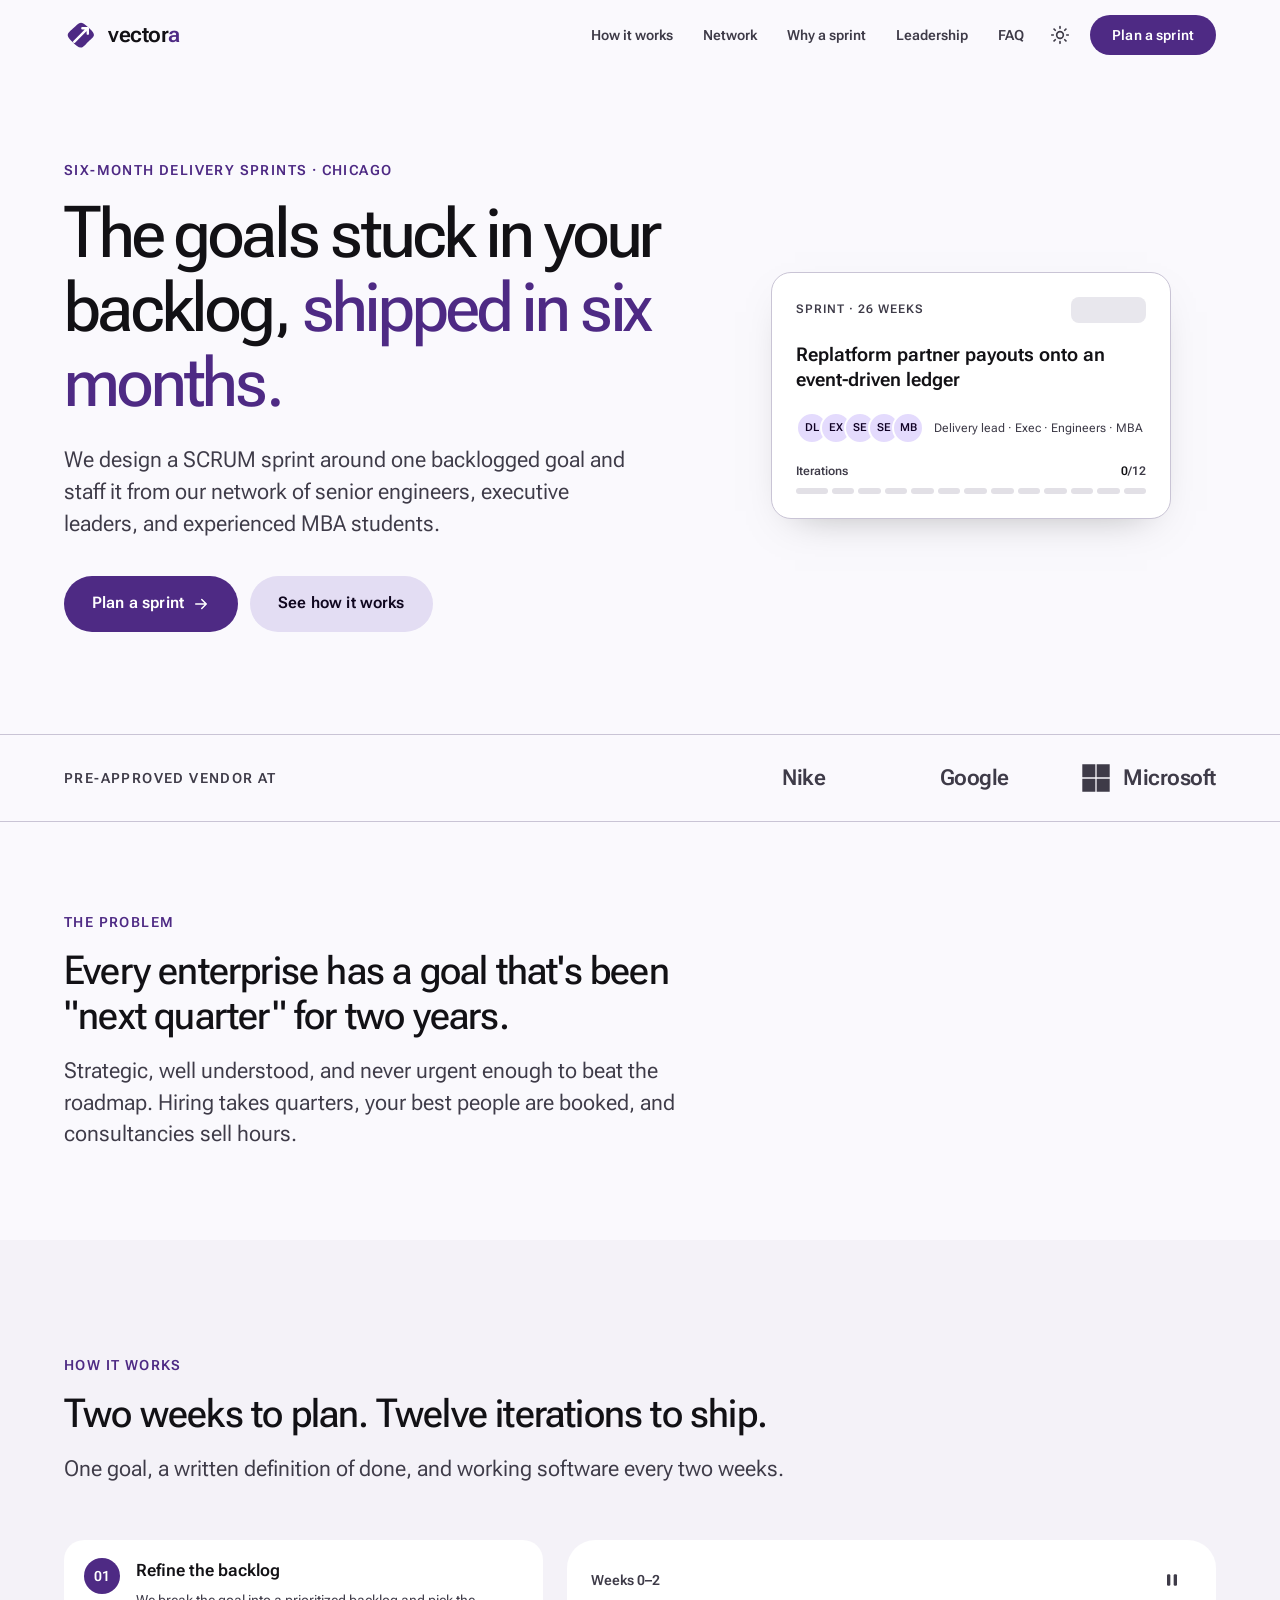
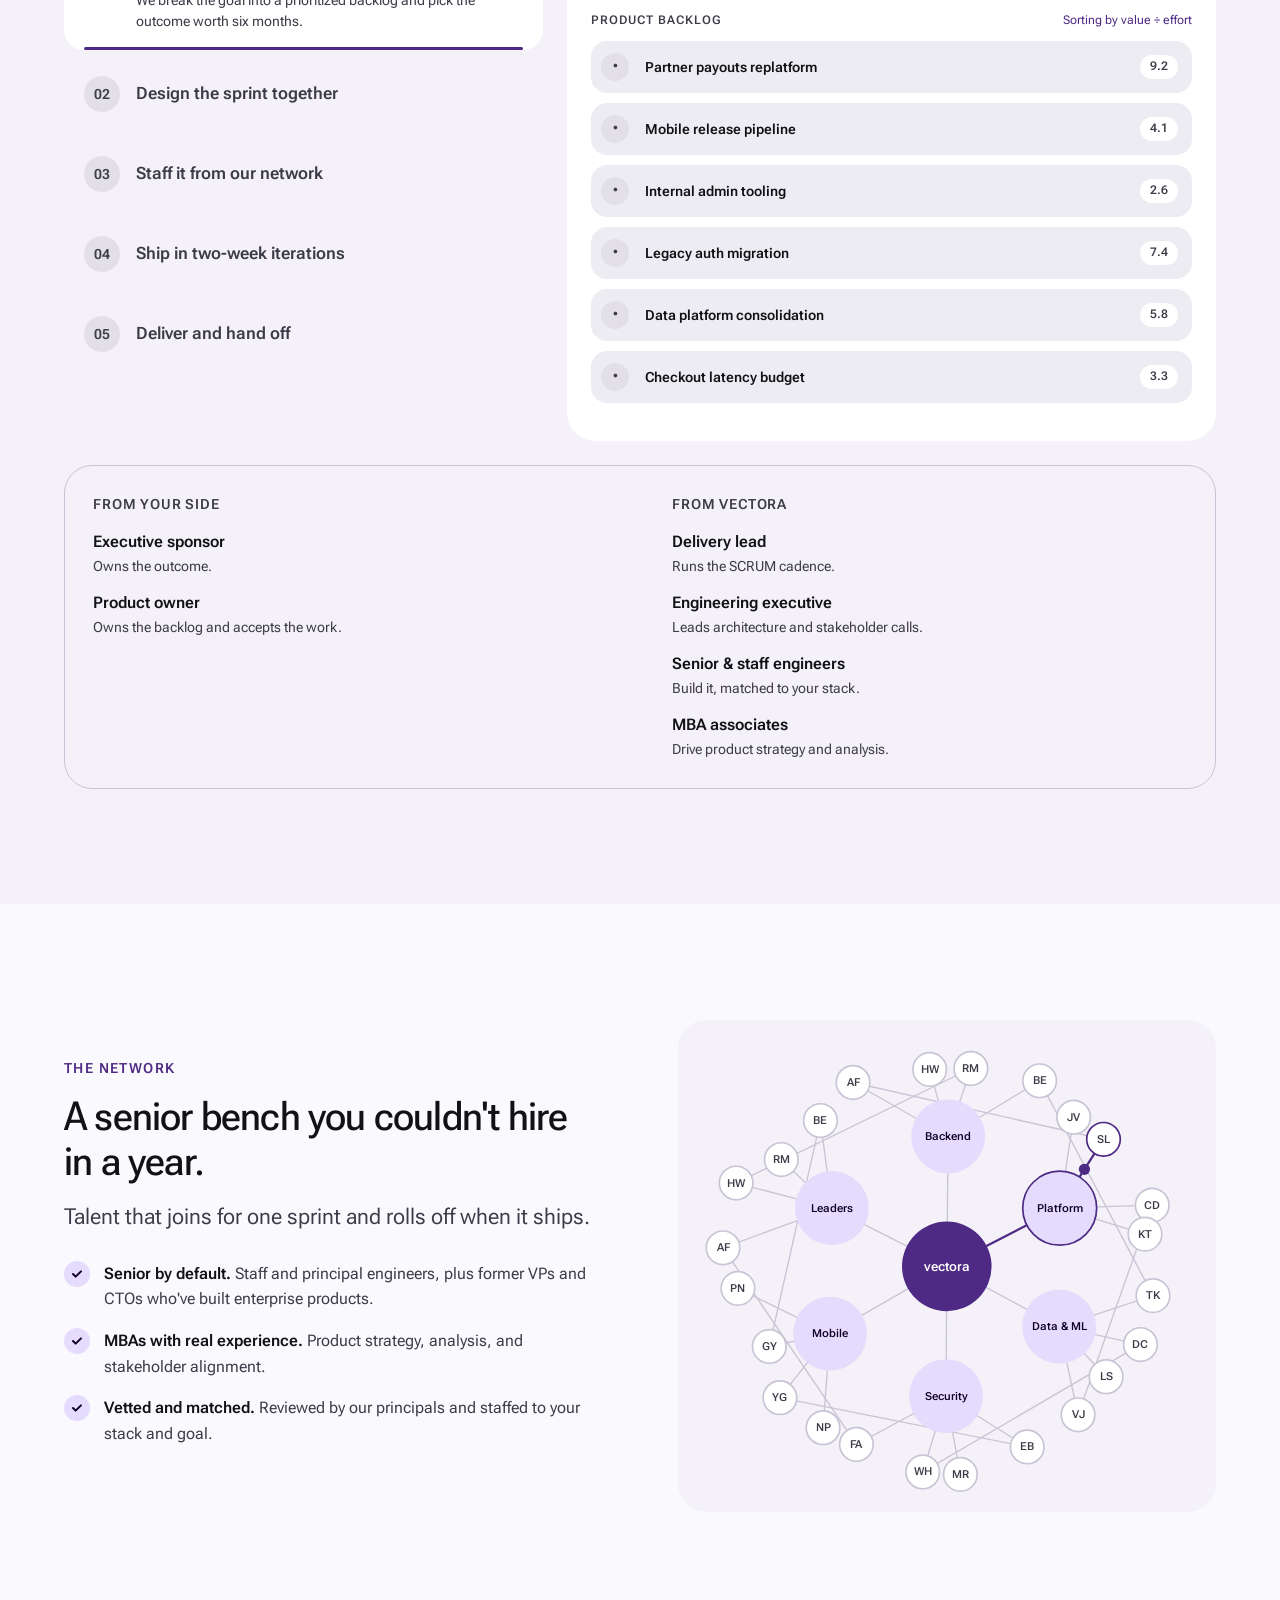
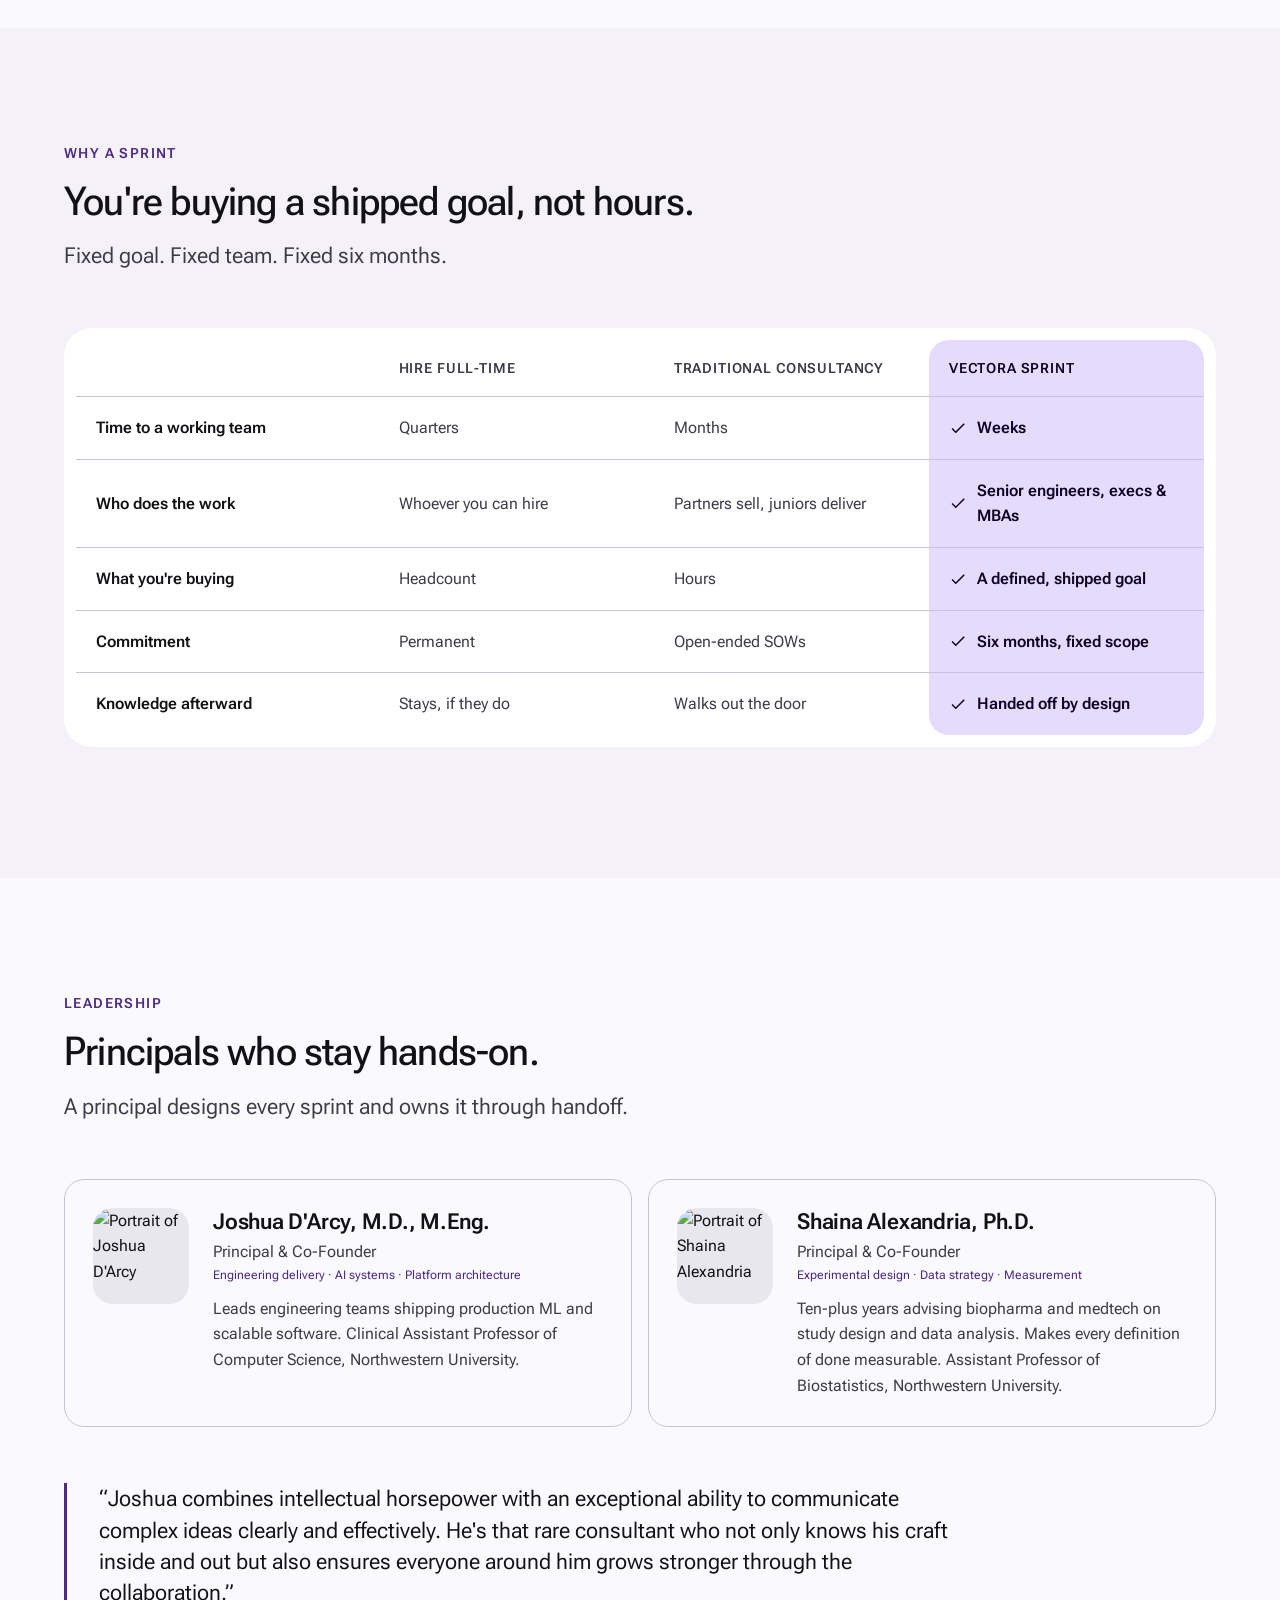
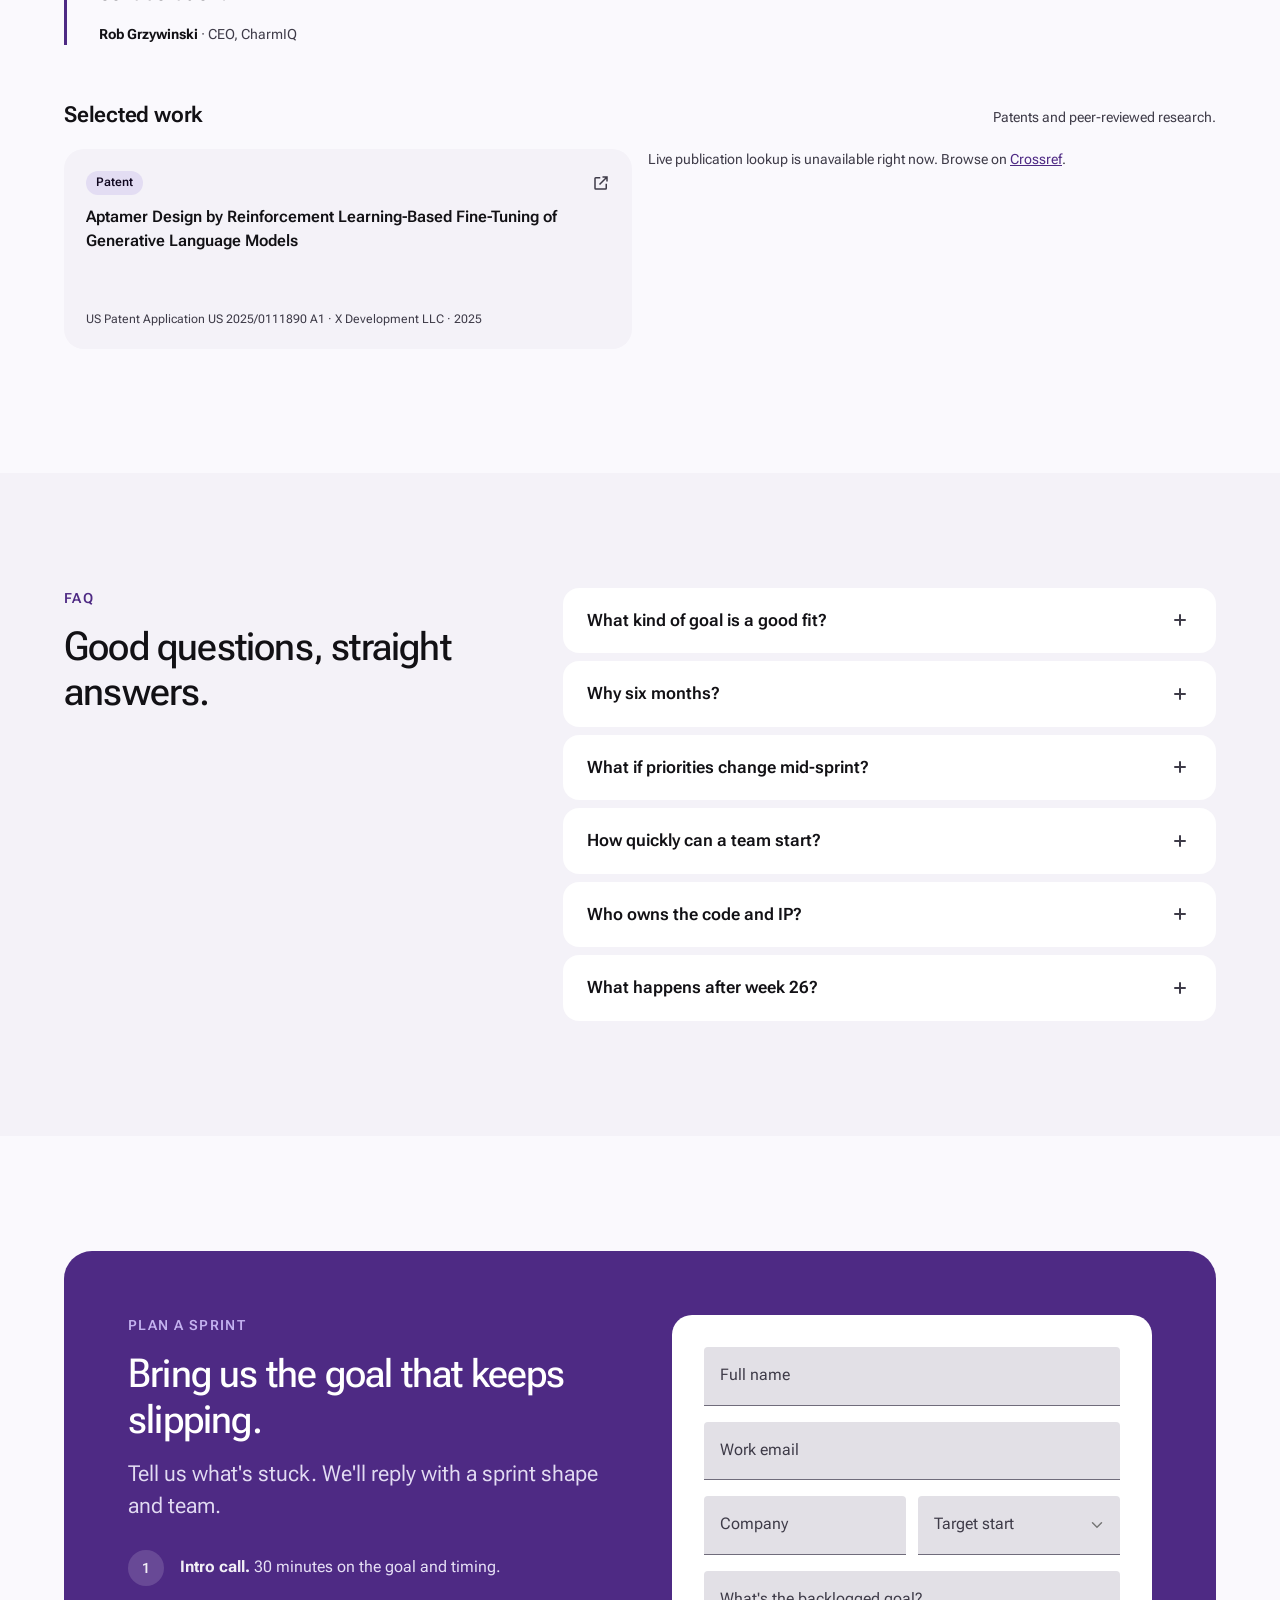
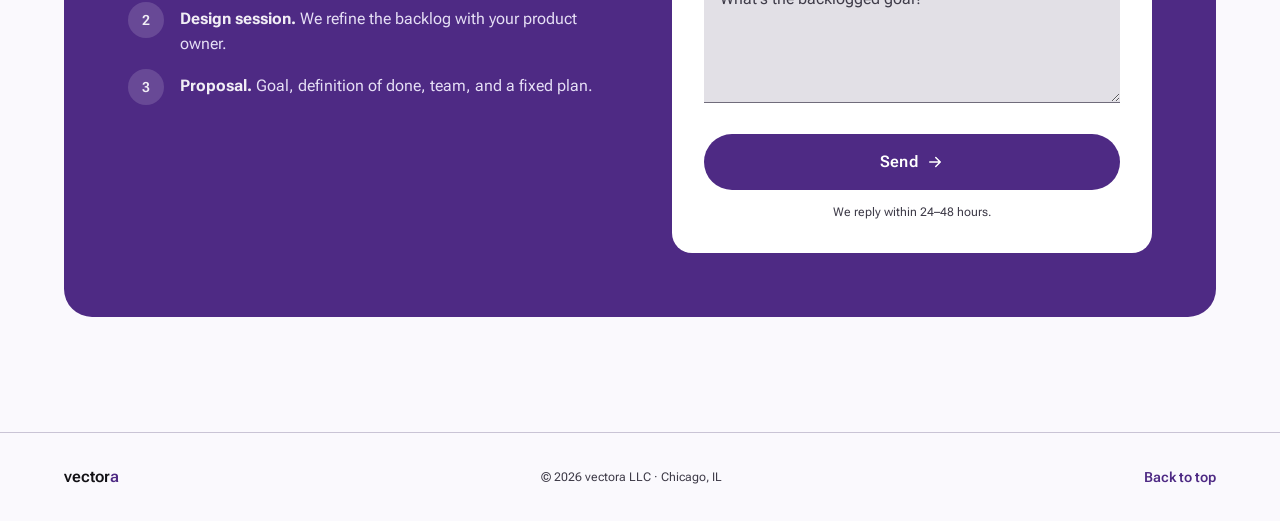
==== commit 1eaf804e: "Calm the visuals and cut repeated content across the site Content: - Fold the three problem cards in" ====
--- a/index.html
+++ b/index.html
@@ -22,9 +22,7 @@
     <div class="container app-bar__row">
       <a class="brand" href="#" aria-label="vectora home">
         <svg class="brand-mark" viewBox="0 0 100 100" width="34" height="34" aria-hidden="true">
-          <g class="brand-mark__blob-spin">
-            <path class="brand-mark__blob"></path>
-          </g>
+          <path class="brand-mark__blob" d="M 50,14 C 57.19,13.88 65.59,22.08 71.92,28.08 C 78.25,34.08 88.24,42.93 88,50 C 87.76,57.07 76.84,64.34 70.51,70.51 C 64.17,76.67 57.19,86.65 50,87 C 42.81,87.35 33.87,78.79 27.37,72.63 C 20.87,66.46 10.76,57.31 11,50 C 11.24,42.69 22.29,34.79 28.79,28.79 C 35.29,22.79 42.81,14.12 50,14 Z"></path>
           <path class="brand-mark__arrow" d="M30,70 L70,30 M70,30 L70,46 M70,30 L54,30"></path>
         </svg>
         <span class="brand-word">vector<span>a</span></span>
@@ -56,7 +54,7 @@
         <div class="hero__copy">
           <p class="eyebrow">Six-month delivery sprints · Chicago</p>
           <h1 id="hero-heading" class="display-lg">The goals stuck in your backlog, <em>shipped in six months.</em></h1>
-          <p class="hero__subhead">We design a SCRUM sprint around one backlogged goal and staff it from our network of senior engineers, executive leaders, and experienced MBA students. Six months later, it's live.</p>
+          <p class="hero__subhead">We design a SCRUM sprint around one backlogged goal and staff it from our network of senior engineers, executive leaders, and experienced MBA students.</p>
           <div class="hero__actions">
             <a class="btn btn-filled btn-lg" href="#contact">
               Plan a sprint
@@ -68,15 +66,10 @@
 
         <!-- Illustrative sprint card: purely decorative, loops on its own -->
         <div class="hero__visual" aria-hidden="true">
-          <svg class="hero__shape" viewBox="0 0 200 200">
-            <path d="M100,8 C112,8 118,22 129,26 C140,30 154,22 163,30 C172,38 166,53 171,63 C176,73 192,79 192,92 C192,105 178,111 175,122 C172,133 181,147 173,157 C165,167 150,161 140,167 C130,173 124,192 110,192 C96,192 92,177 81,174 C70,171 56,180 46,172 C36,164 41,149 35,139 C29,129 12,124 10,111 C8,98 23,92 25,81 C27,70 17,57 25,47 C33,37 48,41 58,35 C68,29 88,8 100,8 Z"/>
-          </svg>
-
           <div class="sprint-card">
             <div class="sprint-card__head">
               <span class="sprint-card__kicker">Sprint · 26 weeks</span>
               <span class="status-chip">
-                <span class="status-chip__dot"></span>
                 <span class="status-chip__text">
                   <span>Designing</span><span>Staffing</span><span>In flight</span><span>Shipped</span>
                 </span>
@@ -101,17 +94,7 @@
                 <i></i><i></i><i></i><i></i><i></i><i></i><i></i><i></i><i></i><i></i><i></i><i></i><i></i>
               </div>
             </div>
-
-            <div class="mini-board">
-              <div class="mini-board__col"><span>To do</span><i></i><i></i><i></i></div>
-              <div class="mini-board__col"><span>Doing</span><i></i><i></i></div>
-              <div class="mini-board__col"><span>Done</span><i></i><i></i><i></i><i></i></div>
-              <b class="mini-board__flyer"></b>
-            </div>
-          </div>
-
-          <div class="float-chip float-chip--a"><svg viewBox="0 0 24 24" fill="none" stroke="currentColor" stroke-width="2.2" stroke-linecap="round" stroke-linejoin="round"><path d="m5 12 5 5L20 7"/></svg>Definition of done agreed</div>
-          <div class="float-chip float-chip--b"><svg viewBox="0 0 24 24" fill="none" stroke="currentColor" stroke-width="2" stroke-linecap="round" stroke-linejoin="round"><circle cx="9" cy="8" r="3.5"/><path d="M2.5 20a6.5 6.5 0 0 1 13 0M16 4.5a3.5 3.5 0 0 1 0 7M18.5 14.5a6.5 6.5 0 0 1 3 5.5"/></svg>Team matched from network</div>
+          </div>
         </div>
       </div>
     </section>
@@ -140,34 +123,10 @@
     <!-- ========================================================== The problem -->
     <section class="problem" aria-labelledby="problem-heading">
       <div class="container">
-        <div class="section-head reveal">
+        <div class="section-head section-head--flush reveal">
           <p class="eyebrow">The problem</p>
           <h2 id="problem-heading" class="display-sm">Every enterprise has a goal that's been "next quarter" for two years.</h2>
-          <p>Strategic, well understood, and never urgent enough to beat the roadmap.</p>
-        </div>
-
-        <div class="grid grid-3">
-          <article class="card problem-card reveal">
-            <span class="problem-card__icon" aria-hidden="true">
-              <svg viewBox="0 0 24 24" fill="none" stroke="currentColor" stroke-width="1.8" stroke-linecap="round" stroke-linejoin="round"><circle cx="12" cy="13" r="8"/><path d="M12 9v4l2.5 2.5M9 2h6"/></svg>
-            </span>
-            <h3 class="title-lg">Hiring takes quarters</h3>
-            <p>And leaves you with permanent cost for temporary work.</p>
-          </article>
-          <article class="card problem-card reveal">
-            <span class="problem-card__icon" aria-hidden="true">
-              <svg viewBox="0 0 24 24" fill="none" stroke="currentColor" stroke-width="1.8" stroke-linecap="round" stroke-linejoin="round"><path d="M3 7h18M3 12h12M3 17h7"/><path d="m16 16 5 5M21 16l-5 5"/></svg>
-            </span>
-            <h3 class="title-lg">Your best people are booked</h3>
-            <p>Pulling them off the roadmap slows the work that pays the bills.</p>
-          </article>
-          <article class="card problem-card reveal">
-            <span class="problem-card__icon" aria-hidden="true">
-              <svg viewBox="0 0 24 24" fill="none" stroke="currentColor" stroke-width="1.8" stroke-linecap="round" stroke-linejoin="round"><path d="M4 20V10M10 20V4M16 20v-7M22 20H2"/></svg>
-            </span>
-            <h3 class="title-lg">Consultancies sell hours</h3>
-            <p>Open-ended SOWs reward activity, not outcomes.</p>
-          </article>
+          <p>Strategic, well understood, and never urgent enough to beat the roadmap. Hiring takes quarters, your best people are booked, and consultancies sell hours.</p>
         </div>
       </div>
     </section>
@@ -177,7 +136,7 @@
       <div class="container">
         <div class="section-head section-head--wide reveal">
           <p class="eyebrow">How it works</p>
-          <h2 id="how-heading" class="display-sm">Two weeks to plan. Twelve iterations to ship. One goal, done.</h2>
+          <h2 id="how-heading" class="display-sm">Two weeks to plan. Twelve iterations to ship.</h2>
           <p>One goal, a written definition of done, and working software every two weeks.</p>
         </div>
 
@@ -203,7 +162,7 @@
               <span class="how-step__num">03</span>
               <span class="how-step__body">
                 <span class="how-step__title">Staff it from our network</span>
-                <span class="how-step__desc"><span>Each role is filled from our network of senior engineers, executive leaders, and experienced MBA students.</span></span>
+                <span class="how-step__desc"><span>Each role is filled from our vetted network and matched to your stack.</span></span>
               </span>
               <span class="how-step__progress" aria-hidden="true"></span>
             </button>
@@ -337,7 +296,6 @@
                     <circle class="ship__arc" cx="60" cy="60" r="50" pathLength="1"/>
                     <path class="ship__check" d="M40,62 L54,76 L82,46" pathLength="1"/>
                   </svg>
-                  <span class="ship__burst"><i></i><i></i><i></i><i></i><i></i><i></i><i></i><i></i><i></i><i></i></span>
                   <span class="ship__label">Shipped</span>
                 </div>
                 <div class="ship__side">
@@ -361,22 +319,19 @@
         <!-- Roles -->
         <div class="roles reveal">
           <div class="roles__col">
-            <h3 class="title-lg">From your side</h3>
+            <h3 class="roles__title">From your side</h3>
             <ul class="role-list">
-              <li><span class="role-chip role-chip--you">Executive sponsor</span>Owns the outcome.</li>
-              <li><span class="role-chip role-chip--you">Product owner</span>Owns the backlog and accepts the work.</li>
+              <li><b>Executive sponsor</b>Owns the outcome.</li>
+              <li><b>Product owner</b>Owns the backlog and accepts the work.</li>
             </ul>
           </div>
-          <div class="roles__join" aria-hidden="true">
-            <svg viewBox="0 0 48 48" fill="none" stroke="currentColor" stroke-width="2.5" stroke-linecap="round"><path d="M14 24h20M24 14v20"/></svg>
-          </div>
           <div class="roles__col">
-            <h3 class="title-lg">From vectora</h3>
+            <h3 class="roles__title">From vectora</h3>
             <ul class="role-list">
-              <li><span class="role-chip">Delivery lead</span>Runs the SCRUM cadence.</li>
-              <li><span class="role-chip">Engineering executive</span>Leads architecture and stakeholder calls.</li>
-              <li><span class="role-chip">Senior &amp; staff engineers</span>Build it, matched to your stack.</li>
-              <li><span class="role-chip">MBA associates</span>Drive product strategy and analysis.</li>
+              <li><b>Delivery lead</b>Runs the SCRUM cadence.</li>
+              <li><b>Engineering executive</b>Leads architecture and stakeholder calls.</li>
+              <li><b>Senior &amp; staff engineers</b>Build it, matched to your stack.</li>
+              <li><b>MBA associates</b>Drive product strategy and analysis.</li>
             </ul>
           </div>
         </div>
@@ -389,20 +344,12 @@
         <div class="network__copy reveal">
           <p class="eyebrow">The network</p>
           <h2 id="network-heading" class="display-sm">A senior bench you couldn't hire in a year.</h2>
-          <p class="lead">Experienced engineers, executive leaders who've built enterprise products, and experienced MBA students. They join for one sprint and leave when it ships.</p>
+          <p class="lead">Talent that joins for one sprint and rolls off when it ships.</p>
           <ul class="checks">
-            <li><b>Senior engineering.</b> Staff and principal engineers, plus former VPs and CTOs.</li>
-            <li><b>MBA talent with real experience.</b> Experienced MBA students on product strategy, analysis, and stakeholder alignment.</li>
+            <li><b>Senior by default.</b> Staff and principal engineers, plus former VPs and CTOs who've built enterprise products.</li>
+            <li><b>MBAs with real experience.</b> Product strategy, analysis, and stakeholder alignment.</li>
             <li><b>Vetted and matched.</b> Reviewed by our principals and staffed to your stack and goal.</li>
           </ul>
-          <div class="chip-row">
-            <span class="chip chip-assist">Backend &amp; distributed systems</span>
-            <span class="chip chip-assist">Platform &amp; infrastructure</span>
-            <span class="chip chip-assist">Data &amp; ML engineering</span>
-            <span class="chip chip-assist">Security &amp; identity</span>
-            <span class="chip chip-assist">Product &amp; engineering leadership</span>
-            <span class="chip chip-assist">Strategy &amp; operations</span>
-          </div>
         </div>
         <div class="network__visual reveal" aria-hidden="true">
           <svg class="constellation" id="constellation" viewBox="0 0 480 440"></svg>
@@ -456,21 +403,6 @@
             <span role="cell" data-label="Traditional consultancy">Walks out the door</span>
             <span role="cell" data-label="vectora sprint" class="is-us">Handed off by design</span>
           </div>
-        </div>
-
-        <div class="grid grid-3 assurances">
-          <article class="card card--tonal reveal">
-            <h3 class="title-md">Procurement-ready</h3>
-            <p>Pre-approved vendor at Nike, Google, and Microsoft.</p>
-          </article>
-          <article class="card card--tonal reveal">
-            <h3 class="title-md">Your IP, your tools</h3>
-            <p>NDAs, full IP assignment, and work inside your systems.</p>
-          </article>
-          <article class="card card--tonal reveal">
-            <h3 class="title-md">Visible every two weeks</h3>
-            <p>Working software at every sprint review.</p>
-          </article>
         </div>
       </div>
     </section>
@@ -507,7 +439,6 @@
         </div>
 
         <figure class="quote reveal">
-          <svg class="quote__mark" viewBox="0 0 48 48" aria-hidden="true"><path fill="currentColor" d="M20 12C11 14 6 21 6 30v6h14V22h-7c0-4 3-7 8-8zM42 12c-9 2-14 9-14 18v6h14V22h-7c0-4 3-7 8-8z"/></svg>
           <blockquote>Joshua combines intellectual horsepower with an exceptional ability to communicate complex ideas clearly and effectively. He's that rare consultant who not only knows his craft inside and out but also ensures everyone around him grows stronger through the collaboration.</blockquote>
           <figcaption><b>Rob Grzywinski</b> · CEO, CharmIQ</figcaption>
         </figure>
--- a/assets/css/tokens.css
+++ b/assets/css/tokens.css
@@ -1,12 +1,14 @@
 /* ==========================================================================
    vectora — Material Design 3 design tokens
-   Dynamic tonal color generated from a single seed: Northwestern purple
-   (#4E2A84 ≈ oklch(38.3% 0.143 297.6)). Every M3 tone is derived in-browser
+   Tonal color generated from a single seed: Northwestern purple
+   (#4E2A84 ≈ oklch(38.3% 0.143 297.6)). Every tone is derived in-browser
    with oklch(), so changing --seed-hue recolors the entire system.
    ========================================================================== */
 
 :root {
-  color-scheme: light;
+  /* Follow the OS by default; the theme toggle pins one via data-theme. Each
+     color role below picks its light or dark tone with light-dark(). */
+  color-scheme: light dark;
 
   /* ---- Seed ---------------------------------------------------------- */
   --seed-hue: 298; /* Northwestern purple */
@@ -15,20 +17,16 @@
      taper chroma so they stay inside the sRGB gamut. */
   --c-primary: 0.143;
   --c-secondary: 0.05;
-  --c-tertiary: 0.11;
   --c-neutral: 0.008;
   --c-neutral-variant: 0.024;
   --c-error: 0.19;
-  --h-tertiary-offset: 62;
   --h-error: 25; /* fixed, brand-independent */
-  --h-tertiary: calc(var(--seed-hue) + var(--h-tertiary-offset));
 
   /* ---- Primary tonal palette (tone 40 is the exact brand purple) ------ */
   --p-10: oklch(14% calc(var(--c-primary) * 0.55) var(--seed-hue));
   --p-20: oklch(24% calc(var(--c-primary) * 0.8) var(--seed-hue));
   --p-30: oklch(32% var(--c-primary) var(--seed-hue));
   --p-40: oklch(38.3% var(--c-primary) var(--seed-hue));
-  --p-50: oklch(50% var(--c-primary) var(--seed-hue));
   --p-80: oklch(80% calc(var(--c-primary) * 0.62) var(--seed-hue));
   --p-90: oklch(91% calc(var(--c-primary) * 0.32) var(--seed-hue));
   --p-95: oklch(96% calc(var(--c-primary) * 0.15) var(--seed-hue));
@@ -36,21 +34,8 @@
 
   /* ---- Secondary tonal palette ----------------------------------------- */
   --s-10: oklch(16% var(--c-secondary) var(--seed-hue));
-  --s-20: oklch(26% var(--c-secondary) var(--seed-hue));
   --s-30: oklch(35% var(--c-secondary) var(--seed-hue));
-  --s-40: oklch(45% var(--c-secondary) var(--seed-hue));
-  --s-80: oklch(82% calc(var(--c-secondary) * 0.8) var(--seed-hue));
   --s-90: oklch(91% calc(var(--c-secondary) * 0.6) var(--seed-hue));
-  --s-100: oklch(100% 0 var(--seed-hue));
-
-  /* ---- Tertiary tonal palette (seed hue + 62°, a warm rose accent) ----- */
-  --t-10: oklch(16% calc(var(--c-tertiary) * 0.6) var(--h-tertiary));
-  --t-20: oklch(26% calc(var(--c-tertiary) * 0.8) var(--h-tertiary));
-  --t-30: oklch(36% var(--c-tertiary) var(--h-tertiary));
-  --t-40: oklch(46% var(--c-tertiary) var(--h-tertiary));
-  --t-80: oklch(82% calc(var(--c-tertiary) * 0.6) var(--h-tertiary));
-  --t-90: oklch(92% calc(var(--c-tertiary) * 0.3) var(--h-tertiary));
-  --t-100: oklch(100% 0 var(--h-tertiary));
 
   /* ---- Neutral tonal palette (surfaces) --------------------------------- */
   --n-0: oklch(0% var(--c-neutral) var(--seed-hue));
@@ -61,8 +46,6 @@
   --n-17: oklch(24.5% var(--c-neutral) var(--seed-hue));
   --n-20: oklch(27% var(--c-neutral) var(--seed-hue));
   --n-22: oklch(29% var(--c-neutral) var(--seed-hue));
-  --n-24: oklch(31% var(--c-neutral) var(--seed-hue));
-  --n-87: oklch(88% var(--c-neutral) var(--seed-hue));
   --n-90: oklch(91% var(--c-neutral) var(--seed-hue));
   --n-92: oklch(93% var(--c-neutral) var(--seed-hue));
   --n-94: oklch(94.5% var(--c-neutral) var(--seed-hue));
@@ -76,89 +59,63 @@
   --nv-50: oklch(54% var(--c-neutral-variant) var(--seed-hue));
   --nv-60: oklch(63% var(--c-neutral-variant) var(--seed-hue));
   --nv-80: oklch(83% var(--c-neutral-variant) var(--seed-hue));
-  --nv-90: oklch(91% var(--c-neutral-variant) var(--seed-hue));
 
   /* ---- Error tonal palette (fixed hue) ---------------------------------- */
-  --e-10: oklch(18% calc(var(--c-error) * 0.5) var(--h-error));
-  --e-20: oklch(28% calc(var(--c-error) * 0.7) var(--h-error));
-  --e-30: oklch(38% var(--c-error) var(--h-error));
   --e-40: oklch(50% var(--c-error) var(--h-error));
   --e-80: oklch(82% calc(var(--c-error) * 0.5) var(--h-error));
-  --e-90: oklch(92% calc(var(--c-error) * 0.25) var(--h-error));
-  --e-100: oklch(100% 0 var(--h-error));
 
-  /* ---- System color roles — light scheme -------------------------------- */
-  --md-sys-color-primary: var(--p-40);
-  --md-sys-color-on-primary: var(--p-100);
-  --md-sys-color-primary-container: var(--p-90);
-  --md-sys-color-on-primary-container: var(--p-10);
-  --md-sys-color-primary-fixed-dim: var(--p-80);
-  --md-sys-color-inverse-primary: var(--p-80);
+  /* ---- System color roles: light-dark(light tone, dark tone) ------------ */
+  --md-sys-color-primary: light-dark(var(--p-40), var(--p-80));
+  --md-sys-color-on-primary: light-dark(var(--p-100), var(--p-20));
+  --md-sys-color-primary-container: light-dark(var(--p-90), var(--p-30));
+  --md-sys-color-on-primary-container: light-dark(var(--p-10), var(--p-90));
+  --md-sys-color-inverse-primary: light-dark(var(--p-80), var(--p-40));
 
-  --md-sys-color-secondary: var(--s-40);
-  --md-sys-color-on-secondary: var(--s-100);
-  --md-sys-color-secondary-container: var(--s-90);
-  --md-sys-color-on-secondary-container: var(--s-10);
+  --md-sys-color-secondary-container: light-dark(var(--s-90), var(--s-30));
+  --md-sys-color-on-secondary-container: light-dark(var(--s-10), var(--s-90));
 
-  --md-sys-color-tertiary: var(--t-40);
-  --md-sys-color-on-tertiary: var(--t-100);
-  --md-sys-color-tertiary-container: var(--t-90);
-  --md-sys-color-on-tertiary-container: var(--t-10);
+  --md-sys-color-error: light-dark(var(--e-40), var(--e-80));
 
-  --md-sys-color-error: var(--e-40);
-  --md-sys-color-on-error: var(--e-100);
-  --md-sys-color-error-container: var(--e-90);
-  --md-sys-color-on-error-container: var(--e-10);
+  --md-sys-color-background: light-dark(var(--n-98), var(--n-6));
+  --md-sys-color-on-background: light-dark(var(--n-10), var(--n-90));
+  --md-sys-color-surface: light-dark(var(--n-98), var(--n-6));
+  --md-sys-color-on-surface: light-dark(var(--n-10), var(--n-90));
+  --md-sys-color-on-surface-variant: light-dark(var(--nv-30), var(--nv-80));
 
-  --md-sys-color-background: var(--n-98);
-  --md-sys-color-on-background: var(--n-10);
-  --md-sys-color-surface: var(--n-98);
-  --md-sys-color-on-surface: var(--n-10);
-  --md-sys-color-surface-variant: var(--nv-90);
-  --md-sys-color-on-surface-variant: var(--nv-30);
+  --md-sys-color-outline: light-dark(var(--nv-50), var(--nv-60));
+  --md-sys-color-outline-variant: light-dark(var(--nv-80), var(--nv-30));
 
-  --md-sys-color-outline: var(--nv-50);
-  --md-sys-color-outline-variant: var(--nv-80);
+  --md-sys-color-surface-container-lowest: light-dark(var(--n-100), var(--n-4));
+  --md-sys-color-surface-container-low: light-dark(var(--n-96), var(--n-10));
+  --md-sys-color-surface-container: light-dark(var(--n-94), var(--n-12));
+  --md-sys-color-surface-container-high: light-dark(var(--n-92), var(--n-17));
+  --md-sys-color-surface-container-highest: light-dark(var(--n-90), var(--n-22));
 
-  --md-sys-color-surface-dim: var(--n-87);
-  --md-sys-color-surface-bright: var(--n-98);
-  --md-sys-color-surface-container-lowest: var(--n-100);
-  --md-sys-color-surface-container-low: var(--n-96);
-  --md-sys-color-surface-container: var(--n-94);
-  --md-sys-color-surface-container-high: var(--n-92);
-  --md-sys-color-surface-container-highest: var(--n-90);
-
-  --md-sys-color-inverse-surface: var(--n-20);
-  --md-sys-color-inverse-on-surface: var(--n-95);
+  --md-sys-color-inverse-surface: light-dark(var(--n-20), var(--n-90));
+  --md-sys-color-inverse-on-surface: light-dark(var(--n-95), var(--n-20));
   --md-sys-color-scrim: var(--n-0);
 
   /* Raised card surface: brightest in light, a lifted tone in dark */
-  --vec-surface-raised: var(--md-sys-color-surface-container-lowest);
+  --vec-surface-raised: light-dark(var(--n-100), var(--n-17));
 
-  /* Brand band: always the deep purple, in both schemes */
-  --vec-brand-band: var(--p-40);
-  --vec-on-brand-band: var(--p-95);
+  /* Brand band: always a deep purple, in both schemes */
+  --vec-brand-band: light-dark(var(--p-40), var(--p-20));
+  --vec-on-brand-band: light-dark(var(--p-95), var(--p-90));
   --vec-brand-band-accent: var(--p-80);
 
-  /* ---- Shape scale (M3 Expressive) ----------------------------------------- */
-  --md-sys-shape-none: 0px;
+  /* ---- Shape scale ------------------------------------------------------- */
   --md-sys-shape-xs: 4px;
   --md-sys-shape-sm: 8px;
   --md-sys-shape-md: 12px;
   --md-sys-shape-lg: 16px;
-  --md-sys-shape-lg-inc: 20px;
-  --md-sys-shape-xl: 28px;
-  --md-sys-shape-xl-inc: 32px;
-  --md-sys-shape-xxl: 48px;
+  --md-sys-shape-xl: 20px;
+  --md-sys-shape-xxl: 28px;
   --md-sys-shape-full: 999px;
 
   /* ---- Type scale (Roboto Flex) ---------------------------------------------- */
   --vec-font: 'Roboto Flex', 'Roboto', system-ui, -apple-system, 'Segoe UI', sans-serif;
   --md-sys-type-display-lg: 500 clamp(2.6rem, 1.6rem + 4.2vw, 4.5rem)/1.04 var(--vec-font);
-  --md-sys-type-display-md: 500 clamp(2.2rem, 1.6rem + 2.6vw, 3.25rem)/1.1 var(--vec-font);
   --md-sys-type-display-sm: 500 clamp(1.9rem, 1.5rem + 1.6vw, 2.5rem)/1.14 var(--vec-font);
-  --md-sys-type-headline-lg: 500 clamp(1.6rem, 1.4rem + 0.8vw, 2rem)/1.22 var(--vec-font);
-  --md-sys-type-headline-md: 500 1.75rem/1.29 var(--vec-font);
   --md-sys-type-headline-sm: 400 clamp(1.15rem, 1.05rem + 0.4vw, 1.375rem)/1.45 var(--vec-font);
   --md-sys-type-title-lg: 600 1.375rem/1.27 var(--vec-font);
   --md-sys-type-title-md: 600 1rem/1.5 var(--vec-font);
@@ -174,121 +131,15 @@
   --md-sys-motion-easing-standard: cubic-bezier(0.2, 0, 0, 1);
   --md-sys-motion-easing-emphasized: cubic-bezier(0.3, 0, 0, 1);
   --md-sys-motion-easing-emphasized-decelerate: cubic-bezier(0.05, 0.7, 0.1, 1);
-  --md-sys-motion-easing-emphasized-accelerate: cubic-bezier(0.3, 0, 0.8, 0.15);
   --md-sys-motion-spring: cubic-bezier(0.34, 1.56, 0.64, 1);
   --md-sys-motion-duration-short: 150ms;
   --md-sys-motion-duration-medium: 300ms;
   --md-sys-motion-duration-long: 450ms;
   --md-sys-motion-duration-extra-long: 700ms;
 
-  /* ---- State-layer opacities (M3 interaction states) ---------------------- */
+  /* ---- State-layer opacity ------------------------------------------------- */
   --md-sys-state-hover: 0.08;
-  --md-sys-state-focus: 0.10;
-  --md-sys-state-pressed: 0.10;
-  --md-sys-state-dragged: 0.16;
 }
 
-/* ---- System color roles — dark scheme --------------------------------------
-   Declared once as a mixin-like block and applied both for the OS preference
-   (unless the visitor forced light) and for an explicit dark choice. */
-@media (prefers-color-scheme: dark) {
-  :root:not([data-theme='light']) {
-    color-scheme: dark;
-    --md-sys-color-primary: var(--p-80);
-    --md-sys-color-on-primary: var(--p-20);
-    --md-sys-color-primary-container: var(--p-30);
-    --md-sys-color-on-primary-container: var(--p-90);
-    --md-sys-color-inverse-primary: var(--p-40);
-
-    --md-sys-color-secondary: var(--s-80);
-    --md-sys-color-on-secondary: var(--s-20);
-    --md-sys-color-secondary-container: var(--s-30);
-    --md-sys-color-on-secondary-container: var(--s-90);
-
-    --md-sys-color-tertiary: var(--t-80);
-    --md-sys-color-on-tertiary: var(--t-20);
-    --md-sys-color-tertiary-container: var(--t-30);
-    --md-sys-color-on-tertiary-container: var(--t-90);
-
-    --md-sys-color-error: var(--e-80);
-    --md-sys-color-on-error: var(--e-20);
-    --md-sys-color-error-container: var(--e-30);
-    --md-sys-color-on-error-container: var(--e-90);
-
-    --md-sys-color-background: var(--n-6);
-    --md-sys-color-on-background: var(--n-90);
-    --md-sys-color-surface: var(--n-6);
-    --md-sys-color-on-surface: var(--n-90);
-    --md-sys-color-surface-variant: var(--nv-30);
-    --md-sys-color-on-surface-variant: var(--nv-80);
-
-    --md-sys-color-outline: var(--nv-60);
-    --md-sys-color-outline-variant: var(--nv-30);
-
-    --md-sys-color-surface-dim: var(--n-6);
-    --md-sys-color-surface-bright: var(--n-24);
-    --md-sys-color-surface-container-lowest: var(--n-4);
-    --md-sys-color-surface-container-low: var(--n-10);
-    --md-sys-color-surface-container: var(--n-12);
-    --md-sys-color-surface-container-high: var(--n-17);
-    --md-sys-color-surface-container-highest: var(--n-22);
-
-    --md-sys-color-inverse-surface: var(--n-90);
-    --md-sys-color-inverse-on-surface: var(--n-20);
-    --md-sys-color-scrim: var(--n-0);
-
-    --vec-brand-band: var(--p-20);
-    --vec-surface-raised: var(--n-17);
-    --vec-on-brand-band: var(--p-90);
-  }
-}
-
-:root[data-theme='dark'] {
-  color-scheme: dark;
-  --md-sys-color-primary: var(--p-80);
-  --md-sys-color-on-primary: var(--p-20);
-  --md-sys-color-primary-container: var(--p-30);
-  --md-sys-color-on-primary-container: var(--p-90);
-  --md-sys-color-inverse-primary: var(--p-40);
-
-  --md-sys-color-secondary: var(--s-80);
-  --md-sys-color-on-secondary: var(--s-20);
-  --md-sys-color-secondary-container: var(--s-30);
-  --md-sys-color-on-secondary-container: var(--s-90);
-
-  --md-sys-color-tertiary: var(--t-80);
-  --md-sys-color-on-tertiary: var(--t-20);
-  --md-sys-color-tertiary-container: var(--t-30);
-  --md-sys-color-on-tertiary-container: var(--t-90);
-
-  --md-sys-color-error: var(--e-80);
-  --md-sys-color-on-error: var(--e-20);
-  --md-sys-color-error-container: var(--e-30);
-  --md-sys-color-on-error-container: var(--e-90);
-
-  --md-sys-color-background: var(--n-6);
-  --md-sys-color-on-background: var(--n-90);
-  --md-sys-color-surface: var(--n-6);
-  --md-sys-color-on-surface: var(--n-90);
-  --md-sys-color-surface-variant: var(--nv-30);
-  --md-sys-color-on-surface-variant: var(--nv-80);
-
-  --md-sys-color-outline: var(--nv-60);
-  --md-sys-color-outline-variant: var(--nv-30);
-
-  --md-sys-color-surface-dim: var(--n-6);
-  --md-sys-color-surface-bright: var(--n-24);
-  --md-sys-color-surface-container-lowest: var(--n-4);
-  --md-sys-color-surface-container-low: var(--n-10);
-  --md-sys-color-surface-container: var(--n-12);
-  --md-sys-color-surface-container-high: var(--n-17);
-  --md-sys-color-surface-container-highest: var(--n-22);
-
-  --md-sys-color-inverse-surface: var(--n-90);
-  --md-sys-color-inverse-on-surface: var(--n-20);
-  --md-sys-color-scrim: var(--n-0);
-
-  --vec-brand-band: var(--p-20);
-  --vec-on-brand-band: var(--p-90);
-  --vec-surface-raised: var(--n-17);
-}
+:root[data-theme='light'] { color-scheme: light; }
+:root[data-theme='dark'] { color-scheme: dark; }
--- a/assets/css/styles.css
+++ b/assets/css/styles.css
@@ -8,6 +8,7 @@
 
 html {
   scroll-behavior: smooth;
+  scroll-padding-top: 80px; /* clear the sticky app bar on anchor jumps */
   -webkit-text-size-adjust: 100%;
   overflow-x: clip;
 }
@@ -60,11 +61,10 @@
 h1, h2, h3, h4 { margin: 0; font-weight: 500; }
 .display-lg { font: var(--md-sys-type-display-lg); letter-spacing: -0.03em; }
 .display-sm { font: var(--md-sys-type-display-sm); letter-spacing: -0.02em; }
-.headline-lg { font: var(--md-sys-type-headline-lg); }
 .title-lg { font: var(--md-sys-type-title-lg); letter-spacing: -0.01em; }
-.title-md { font: var(--md-sys-type-title-md); }
 .section-head { max-width: 680px; margin-bottom: clamp(36px, 5vw, 56px); }
 .section-head--wide { max-width: 820px; }
+.section-head--flush { margin-bottom: 0; }
 .section-head p:not(.eyebrow) { color: var(--md-sys-color-on-surface-variant); margin-top: 16px; font: var(--md-sys-type-headline-sm); }
 .lead { font: var(--md-sys-type-headline-sm); color: var(--md-sys-color-on-surface-variant); }
 
@@ -98,20 +98,6 @@
   border-radius: 4px;
 }
 [tabindex='-1']:focus { outline: none; }
-
-.ripple {
-  position: absolute;
-  border-radius: 50%;
-  background: currentColor;
-  opacity: 0.18;
-  transform: scale(0);
-  animation: vec-ripple 650ms var(--md-sys-motion-easing-standard);
-  pointer-events: none;
-  z-index: 0;
-}
-@keyframes vec-ripple {
-  to { transform: scale(1); opacity: 0; }
-}
 
 /* ---- Top app bar ------------------------------------------------------------ */
 /* The blur lives on a pseudo-element: backdrop-filter on the bar itself
@@ -160,41 +146,14 @@
 .brand-word span { color: var(--md-sys-color-primary); }
 .brand-word--sm { font: var(--md-sys-type-title-md); font-weight: 600; color: var(--md-sys-color-on-surface); }
 
-/* ---- Brand mark: a morphing, rotating M3 "blob" behind a vector arrow -------
-   The blob loops through four organic shapes (same point count, so the
-   browser interpolates the `d` path) while its wrapping <g> spins slowly.
-   Both speed up playfully on hover/focus of the wordmark. */
-.brand-mark__blob-spin {
-  transform-origin: 50px 50px;
-  animation: vec-blob-spin 12s linear infinite;
-}
-.brand-mark__blob {
-  fill: var(--md-sys-color-primary);
-  d: path("M 50.00,14.00 C 57.19,13.88 65.59,22.08 71.92,28.08 C 78.25,34.08 88.24,42.93 88.00,50.00 C 87.76,57.07 76.84,64.34 70.51,70.51 C 64.17,76.67 57.19,86.65 50.00,87.00 C 42.81,87.35 33.87,78.79 27.37,72.63 C 20.87,66.46 10.76,57.31 11.00,50.00 C 11.24,42.69 22.29,34.79 28.79,28.79 C 35.29,22.79 42.81,14.12 50.00,14.00 Z");
-  animation: vec-blob-morph 9s var(--md-sys-motion-easing-standard) infinite;
-  transform-origin: 50px 50px;
-}
+/* ---- Brand mark: the vectora blob behind a vector arrow ------------------ */
+.brand-mark__blob { fill: var(--md-sys-color-primary); }
 .brand-mark__arrow {
   fill: none;
   stroke: var(--md-sys-color-on-primary);
   stroke-width: 7;
   stroke-linecap: round;
   stroke-linejoin: round;
-}
-.brand:hover .brand-mark__blob-spin,
-.brand:focus-visible .brand-mark__blob-spin { animation-duration: 4s; }
-.brand:hover .brand-mark__blob,
-.brand:focus-visible .brand-mark__blob { animation-duration: 3s; }
-
-@keyframes vec-blob-spin {
-  from { transform: rotate(0deg); }
-  to { transform: rotate(360deg); }
-}
-@keyframes vec-blob-morph {
-  0%, 100% { d: path("M 50.00,14.00 C 57.19,13.88 65.59,22.08 71.92,28.08 C 78.25,34.08 88.24,42.93 88.00,50.00 C 87.76,57.07 76.84,64.34 70.51,70.51 C 64.17,76.67 57.19,86.65 50.00,87.00 C 42.81,87.35 33.87,78.79 27.37,72.63 C 20.87,66.46 10.76,57.31 11.00,50.00 C 11.24,42.69 22.29,34.79 28.79,28.79 C 35.29,22.79 42.81,14.12 50.00,14.00 Z"); transform: scale(1); }
-  25% { d: path("M 50.00,20.00 C 59.07,20.12 71.70,18.13 76.87,23.13 C 82.04,28.13 80.76,40.81 81.00,50.00 C 81.24,59.19 83.45,73.62 78.28,78.28 C 73.12,82.95 58.96,78.47 50.00,78.00 C 41.04,77.53 29.88,80.12 24.54,75.46 C 19.21,70.79 18.35,58.84 18.00,50.00 C 17.65,41.16 17.09,27.42 22.42,22.42 C 27.76,17.42 40.93,19.88 50.00,20.00 Z"); transform: scale(0.97); }
-  50% { d: path("M 50.00,11.00 C 57.07,11.24 64.51,22.99 70.51,29.49 C 76.51,35.99 85.65,42.81 86.00,50.00 C 86.35,57.19 78.63,65.96 72.63,72.63 C 66.63,79.29 57.07,90.47 50.00,90.00 C 42.93,89.53 36.37,76.47 30.20,69.80 C 24.03,63.13 13.35,56.95 13.00,50.00 C 12.65,43.05 21.91,34.58 28.08,28.08 C 34.25,21.58 42.93,10.76 50.00,11.00 Z"); transform: scale(1.03); }
-  75% { d: path("M 50.00,17.00 C 59.07,17.35 71.50,18.34 76.16,23.84 C 80.83,29.34 77.76,41.04 78.00,50.00 C 78.24,58.96 82.24,72.58 77.58,77.58 C 72.91,82.58 59.07,80.12 50.00,80.00 C 40.93,79.88 27.96,81.87 23.13,76.87 C 18.30,71.87 21.24,59.19 21.00,50.00 C 20.76,40.81 16.88,27.22 21.72,21.72 C 26.55,16.22 40.93,16.65 50.00,17.00 Z"); transform: scale(0.99); }
 }
 
 .nav {
@@ -242,8 +201,6 @@
   transition: background-color var(--md-sys-motion-duration-short) var(--md-sys-motion-easing-standard);
 }
 .theme-toggle:hover, .icon-btn:hover { background: color-mix(in oklab, var(--md-sys-color-on-surface) 8%, transparent); }
-.theme-toggle svg { transition: transform var(--md-sys-motion-duration-medium) var(--md-sys-motion-easing-emphasized); }
-.theme-toggle:active svg { transform: rotate(20deg) scale(0.9); }
 .icon-btn svg { width: 20px; height: 20px; }
 
 /* ---- Buttons ------------------------------------------------------------------ */
@@ -260,9 +217,7 @@
   justify-content: center;
   gap: 8px;
   text-decoration: none;
-  transition: background-color var(--md-sys-motion-duration-short) var(--md-sys-motion-easing-standard),
-              border-radius var(--md-sys-motion-duration-medium) var(--md-sys-motion-easing-emphasized),
-              transform var(--md-sys-motion-duration-short) var(--md-sys-motion-easing-standard);
+  transition: background-color var(--md-sys-motion-duration-short) var(--md-sys-motion-easing-standard);
   overflow: hidden;
   position: relative;
   isolation: isolate;
@@ -277,33 +232,12 @@
   z-index: -1;
 }
 .btn:hover::before { opacity: var(--md-sys-state-hover); }
-.btn:active { border-radius: var(--md-sys-shape-md); }
 .btn-lg { font-size: 1rem; padding: 16px 28px; min-height: 56px; }
 .btn-filled { background: var(--md-sys-color-primary); color: var(--md-sys-color-on-primary); }
 .btn-tonal { background: var(--md-sys-color-secondary-container); color: var(--md-sys-color-on-secondary-container); }
-.btn-outlined {
-  background: transparent;
-  color: var(--md-sys-color-primary);
-  border: 1px solid var(--md-sys-color-outline);
-}
 .btn svg { width: 18px; height: 18px; transition: transform var(--md-sys-motion-duration-medium) var(--md-sys-motion-easing-emphasized); }
 .btn:hover svg { transform: translateX(3px); }
 .btn:disabled { opacity: 0.6; cursor: progress; }
-
-/* ---- Chips ---------------------------------------------------------------------- */
-.chip-row { display: flex; flex-wrap: wrap; gap: 8px; }
-.chip {
-  font: var(--md-sys-type-label-lg);
-  border: 1px solid var(--md-sys-color-outline-variant);
-  background: transparent;
-  color: var(--md-sys-color-on-surface-variant);
-  border-radius: var(--md-sys-shape-sm);
-  padding: 6px 14px;
-  min-height: 32px;
-  display: inline-flex;
-  align-items: center;
-  gap: 8px;
-}
 
 /* ---- Reveal-on-scroll -------------------------------------------------------------- */
 .reveal {
@@ -314,44 +248,30 @@
 }
 .reveal.is-visible { opacity: 1; transform: none; }
 .grid > .reveal:nth-child(2) { transition-delay: 80ms; }
-.grid > .reveal:nth-child(3) { transition-delay: 160ms; }
 @media (prefers-reduced-motion: reduce) {
   .reveal { opacity: 1; transform: none; }
 }
 
 /* ---- Grid & cards ------------------------------------------------------------------- */
 .grid { display: grid; gap: 16px; }
-.grid-3 { grid-template-columns: repeat(3, 1fr); }
 .grid-2 { grid-template-columns: repeat(2, 1fr); }
 @media (max-width: 900px) {
-  .grid-3, .grid-2 { grid-template-columns: 1fr; }
+  .grid-2 { grid-template-columns: 1fr; }
 }
 
 .card {
   background: var(--md-sys-color-surface-container-low);
   border-radius: var(--md-sys-shape-xl);
   padding: 28px;
-  transition: background-color var(--md-sys-motion-duration-medium) var(--md-sys-motion-easing-standard),
-              border-radius var(--md-sys-motion-duration-long) var(--md-sys-motion-easing-emphasized);
 }
 .card p { color: var(--md-sys-color-on-surface-variant); }
 .card--outline {
   background: var(--md-sys-color-surface);
   border: 1px solid var(--md-sys-color-outline-variant);
 }
-.card--tonal { background: var(--vec-surface-raised); }
-.card--tonal h3 { margin-bottom: 8px; }
 
 /* ==================================================================== Hero ===== */
-.hero {
-  position: relative;
-  padding-block: clamp(40px, 7vw, 96px) clamp(56px, 8vw, 104px);
-  overflow: hidden;
-  background:
-    radial-gradient(60% 70% at 85% 30%, color-mix(in oklab, var(--md-sys-color-primary-container) 75%, transparent), transparent 70%),
-    radial-gradient(40% 50% at 8% 90%, color-mix(in oklab, var(--md-sys-color-tertiary-container) 55%, transparent), transparent 70%),
-    var(--md-sys-color-surface);
-}
+.hero { padding-block: clamp(40px, 7vw, 96px) clamp(56px, 8vw, 104px); }
 .hero__grid {
   display: grid;
   grid-template-columns: 1.1fr 0.9fr;
@@ -359,14 +279,7 @@
   align-items: center;
 }
 .hero h1 { color: var(--md-sys-color-on-surface); }
-.hero h1 em {
-  font-style: normal;
-  color: var(--md-sys-color-primary);
-  background: linear-gradient(100deg, var(--md-sys-color-primary), var(--md-sys-color-tertiary));
-  -webkit-background-clip: text;
-  background-clip: text;
-  -webkit-text-fill-color: transparent;
-}
+.hero h1 em { font-style: normal; color: var(--md-sys-color-primary); }
 .hero__subhead {
   font: var(--md-sys-type-headline-sm);
   color: var(--md-sys-color-on-surface-variant);
@@ -375,30 +288,17 @@
 }
 .hero__actions { display: flex; gap: 12px; flex-wrap: wrap; }
 
-/* -- Hero visual -- */
-.hero__visual {
-  position: relative;
-  display: grid;
-  place-items: center;
-  min-height: 460px;
-}
-.hero__shape {
-  position: absolute;
-  width: min(118%, 540px);
-  aspect-ratio: 1;
-  fill: var(--md-sys-color-primary-container);
-  animation: vec-blob-spin 60s linear infinite;
-}
+/* -- Hero visual: an illustrative sprint card -- */
+.hero__visual { display: grid; place-items: center; }
 .sprint-card {
-  position: relative;
   width: min(100%, 400px);
   background: var(--vec-surface-raised);
+  border: 1px solid var(--md-sys-color-outline-variant);
   border-radius: var(--md-sys-shape-xl);
-  padding: 22px;
-  display: grid;
-  gap: 18px;
-  box-shadow: 0 1px 2px color-mix(in oklab, var(--md-sys-color-scrim) 12%, transparent),
-              0 12px 32px -8px color-mix(in oklab, var(--p-40) 28%, transparent);
+  padding: 24px;
+  display: grid;
+  gap: 20px;
+  box-shadow: 0 16px 40px -24px color-mix(in oklab, var(--md-sys-color-scrim) 35%, transparent);
   animation: hero-loop 16s linear infinite;
 }
 .sprint-card__head { display: flex; align-items: center; justify-content: space-between; gap: 12px; }
@@ -413,20 +313,13 @@
 .status-chip {
   display: inline-flex;
   align-items: center;
-  gap: 8px;
-  height: 28px;
-  padding: 0 12px 0 10px;
+  height: 26px;
+  padding: 0 10px;
   border-radius: var(--md-sys-shape-sm);
   font: var(--md-sys-type-label-md);
-  background: var(--md-sys-color-secondary-container);
-  color: var(--md-sys-color-on-secondary-container);
+  background: var(--md-sys-color-surface-container-high);
+  color: var(--md-sys-color-on-surface-variant);
   animation: hero-chip 16s linear infinite;
-}
-.status-chip__dot {
-  width: 8px; height: 8px;
-  border-radius: 50%;
-  background: currentColor;
-  animation: pulse-dot 1.6s ease-in-out infinite;
 }
 .status-chip__text {
   display: grid;
@@ -449,10 +342,9 @@
 @keyframes hero-word-3 { 0%, 29% { opacity: 0; translate: 0 100%; } 31%, 83% { opacity: 1; translate: 0 0; } 85%, 100% { opacity: 0; translate: 0 -100%; } }
 @keyframes hero-word-4 { 0%, 83% { opacity: 0; translate: 0 100%; } 85%, 98% { opacity: 1; translate: 0 0; } 100% { opacity: 0; translate: 0 -100%; } }
 @keyframes hero-chip {
-  0%, 84% { background: var(--md-sys-color-secondary-container); color: var(--md-sys-color-on-secondary-container); }
+  0%, 84% { background: var(--md-sys-color-surface-container-high); color: var(--md-sys-color-on-surface-variant); }
   86%, 99% { background: var(--md-sys-color-primary); color: var(--md-sys-color-on-primary); }
 }
-@keyframes pulse-dot { 50% { opacity: 0.35; } }
 
 /* Registered properties let a single keyframe drive the segment fill and the
    iteration counter on the hero card. */
@@ -465,7 +357,7 @@
 
 .sprint-card__team { display: flex; align-items: center; flex-wrap: wrap; row-gap: 8px; }
 .avatar {
-  width: 34px; height: 34px;
+  width: 32px; height: 32px;
   border-radius: 50%;
   display: grid;
   place-items: center;
@@ -474,21 +366,11 @@
   background: var(--md-sys-color-primary-container);
   border: 2px solid var(--vec-surface-raised);
   margin-inline-end: -8px;
-  animation: hero-avatar 16s var(--md-sys-motion-spring) infinite backwards;
-}
-.avatar--2 { background: var(--md-sys-color-tertiary-container); color: var(--md-sys-color-on-tertiary-container); animation-delay: 0.18s; }
-.avatar--3 { animation-delay: 0.36s; }
-.avatar--4 { background: var(--md-sys-color-secondary-container); color: var(--md-sys-color-on-secondary-container); animation-delay: 0.54s; }
-.avatar--5 { animation-delay: 0.72s; }
+}
 .sprint-card__team-label {
   font: var(--md-sys-type-body-sm);
   color: var(--md-sys-color-on-surface-variant);
   margin-inline-start: 18px;
-}
-@keyframes hero-avatar {
-  0%, 16% { transform: scale(0); opacity: 0; }
-  19%, 97% { transform: scale(1); opacity: 1; }
-  100% { transform: scale(0); opacity: 0; }
 }
 
 .sprint-card__timeline { display: grid; gap: 8px; }
@@ -507,7 +389,7 @@
   gap: 4px;
 }
 .segments i {
-  height: 8px;
+  height: 6px;
   border-radius: var(--md-sys-shape-full);
   background: var(--md-sys-color-surface-container-highest);
   position: relative;
@@ -521,82 +403,17 @@
   border-radius: inherit;
   opacity: clamp(0, calc(var(--prog) - var(--i, 0)), 1);
 }
-.segments i:first-child::after { background: var(--md-sys-color-tertiary); }
 .segments i:nth-child(2) { --i: 1; } .segments i:nth-child(3) { --i: 2; } .segments i:nth-child(4) { --i: 3; }
 .segments i:nth-child(5) { --i: 4; } .segments i:nth-child(6) { --i: 5; } .segments i:nth-child(7) { --i: 6; }
 .segments i:nth-child(8) { --i: 7; } .segments i:nth-child(9) { --i: 8; } .segments i:nth-child(10) { --i: 9; }
 .segments i:nth-child(11) { --i: 10; } .segments i:nth-child(12) { --i: 11; } .segments i:nth-child(13) { --i: 12; }
-.segments--lg i { height: 14px; border-radius: var(--md-sys-shape-xs); }
-
-.mini-board {
-  position: relative;
-  display: grid;
-  grid-template-columns: repeat(3, 1fr);
-  gap: 8px;
-}
-.mini-board__col {
-  background: var(--md-sys-color-surface-container);
-  border-radius: var(--md-sys-shape-md);
-  padding: 8px;
-  display: grid;
-  align-content: start;
-  gap: 5px;
-  min-height: 92px;
-}
-.mini-board__col span { font: var(--md-sys-type-label-sm); color: var(--md-sys-color-on-surface-variant); margin-bottom: 2px; }
-.mini-board__col i, .mini-board__flyer {
-  display: block;
-  height: 12px;
-  border-radius: 4px;
-  background: var(--md-sys-color-surface-container-highest);
-}
-.mini-board__col:last-child i { background: color-mix(in oklab, var(--md-sys-color-primary) 30%, var(--md-sys-color-surface-container-highest)); }
-.mini-board__flyer {
-  position: absolute;
-  left: 8px;
-  top: 30px;
-  width: calc((100% - 16px) / 3 - 16px);
-  background: var(--md-sys-color-primary);
-  animation: mini-fly 4s var(--md-sys-motion-easing-emphasized) infinite;
-}
-@keyframes mini-fly {
-  0%, 15% { transform: translateX(0); }
-  40%, 55% { transform: translateX(calc(100% + 24px)); }
-  80%, 100% { transform: translateX(calc(200% + 48px)); opacity: 1; }
-}
-
-.float-chip {
-  position: absolute;
-  display: inline-flex;
-  align-items: center;
-  gap: 8px;
-  padding: 10px 14px;
-  border-radius: var(--md-sys-shape-lg);
-  font: var(--md-sys-type-label-lg);
-  background: var(--md-sys-color-surface-container-high);
-  color: var(--md-sys-color-on-surface);
-  box-shadow: 0 6px 20px -8px color-mix(in oklab, var(--md-sys-color-scrim) 30%, transparent);
-  animation: bob 6s ease-in-out infinite;
-  white-space: nowrap;
-}
-.float-chip svg { width: 18px; height: 18px; color: var(--md-sys-color-primary); }
-.float-chip--a { top: 6%; left: -4%; }
-.float-chip--b { bottom: 4%; right: -2%; animation-delay: -3s; background: var(--md-sys-color-tertiary-container); color: var(--md-sys-color-on-tertiary-container); }
-.float-chip--b svg { color: currentColor; }
-@keyframes bob { 50% { transform: translateY(-8px); } }
+.segments--lg i { height: 12px; border-radius: var(--md-sys-shape-xs); }
 
 @media (max-width: 960px) {
   .hero__grid { grid-template-columns: 1fr; }
-  .hero__visual { min-height: 420px; }
-  .float-chip--a { left: 0; }
-  .float-chip--b { right: 0; }
 }
 @media (max-width: 480px) {
-  .hero__visual { min-height: 0; padding-block: 48px; }
   .sprint-card { padding: 18px; }
-  .float-chip { font: var(--md-sys-type-label-md); padding: 8px 12px; }
-  .float-chip--a { top: 0; }
-  .float-chip--b { bottom: 0; }
   .hero__actions .btn { flex: 1 1 auto; }
 }
 
@@ -655,18 +472,7 @@
 }
 
 /* ================================================================ Problem ===== */
-.problem-card { display: grid; gap: 12px; align-content: start; }
-.problem-card:hover { border-radius: var(--md-sys-shape-xxl); }
-.problem-card__icon {
-  width: 56px; height: 56px;
-  border-radius: var(--md-sys-shape-lg);
-  background: var(--md-sys-color-tertiary-container);
-  color: var(--md-sys-color-on-tertiary-container);
-  display: grid;
-  place-items: center;
-  margin-bottom: 8px;
-}
-.problem-card__icon svg { width: 26px; height: 26px; }
+.problem { padding-block: clamp(56px, 7vw, 96px); }
 
 /* =========================================================== How it works ===== */
 .how { background: var(--md-sys-color-surface-container-low); }
@@ -700,20 +506,18 @@
   color: var(--md-sys-color-on-surface);
 }
 .how-step__num {
-  width: 40px; height: 40px;
-  border-radius: var(--md-sys-shape-md);
+  width: 36px; height: 36px;
+  border-radius: 50%;
   display: grid;
   place-items: center;
   font: var(--md-sys-type-label-lg);
   background: var(--md-sys-color-surface-container-highest);
   color: var(--md-sys-color-on-surface-variant);
-  transition: background-color var(--md-sys-motion-duration-medium) var(--md-sys-motion-easing-standard),
-              border-radius var(--md-sys-motion-duration-long) var(--md-sys-motion-easing-emphasized);
+  transition: background-color var(--md-sys-motion-duration-medium) var(--md-sys-motion-easing-standard);
 }
 .how-step[aria-selected='true'] .how-step__num {
   background: var(--md-sys-color-primary);
   color: var(--md-sys-color-on-primary);
-  border-radius: 50%;
 }
 .how-step__body { display: grid; align-content: center; }
 .how-step__title { font: var(--md-sys-type-title-md); font-size: 1.0625rem; }
@@ -765,10 +569,7 @@
 }
 .how__stage-week {
   font: var(--md-sys-type-label-lg);
-  padding: 6px 12px;
-  border-radius: var(--md-sys-shape-full);
-  background: var(--md-sys-color-primary-container);
-  color: var(--md-sys-color-on-primary-container);
+  color: var(--md-sys-color-on-surface-variant);
 }
 .icon-btn .icon-play { display: none; }
 .icon-btn[aria-pressed='false'] .icon-play { display: block; }
@@ -1040,10 +841,9 @@
   transition: all 300ms var(--md-sys-motion-easing-standard);
 }
 .ceremony.is-on {
-  background: var(--md-sys-color-tertiary-container);
-  color: var(--md-sys-color-on-tertiary-container);
+  background: var(--md-sys-color-secondary-container);
+  color: var(--md-sys-color-on-secondary-container);
   border-color: transparent;
-  transform: translateY(-2px);
 }
 .iterate__count {
   margin-left: auto;
@@ -1091,7 +891,7 @@
   background: var(--md-sys-color-primary-container);
   color: var(--md-sys-color-on-primary-container);
 }
-.board__col[data-col='1'] .story { border-left-color: var(--md-sys-color-tertiary); }
+.board__col[data-col='1'] .story { border-left-color: var(--md-sys-color-outline); }
 .board__col[data-col='2'] .story { border-left-color: var(--md-sys-color-primary); }
 .board__col[data-col='2'] .story .story__title { text-decoration: line-through; text-decoration-color: color-mix(in oklab, currentColor 40%, transparent); }
 .burndown {
@@ -1158,28 +958,6 @@
 }
 .scene.is-playing .ship__label { animation: label-in 500ms var(--md-sys-motion-spring) 3.6s forwards; }
 @keyframes label-in { to { opacity: 1; transform: none; } }
-.ship__burst { position: absolute; inset: 50% auto auto 50%; }
-.ship__burst i {
-  position: absolute;
-  width: 10px; height: 10px;
-  margin: -5px;
-  border-radius: 3px;
-  background: var(--md-sys-color-tertiary);
-  opacity: 0;
-}
-.ship__burst i:nth-child(odd) { background: var(--md-sys-color-primary); border-radius: 50%; }
-.ship__burst i:nth-child(3n) { background: var(--md-sys-color-secondary); }
-.scene.is-playing .ship__burst i { animation: burst 900ms var(--md-sys-motion-easing-emphasized-decelerate) 3.4s forwards; }
-.ship__burst i:nth-child(1) { --a: 0deg; } .ship__burst i:nth-child(2) { --a: 36deg; } .ship__burst i:nth-child(3) { --a: 72deg; }
-.ship__burst i:nth-child(4) { --a: 108deg; } .ship__burst i:nth-child(5) { --a: 144deg; } .ship__burst i:nth-child(6) { --a: 180deg; }
-.ship__burst i:nth-child(7) { --a: 216deg; } .ship__burst i:nth-child(8) { --a: 252deg; } .ship__burst i:nth-child(9) { --a: 288deg; }
-.ship__burst i:nth-child(10) { --a: 324deg; }
-@keyframes burst {
-  0% { opacity: 1; transform: rotate(var(--a)) translateY(0) scale(0.4); }
-  70% { opacity: 1; }
-  100% { opacity: 0; transform: rotate(var(--a)) translateY(-120px) scale(1) rotate(180deg); }
-}
-
 .ship__side { display: grid; gap: 20px; }
 .ship__timeline .segments { --prog: 0; }
 .scene.is-playing .ship__timeline .segments { animation: ship-fill 3s var(--md-sys-motion-easing-emphasized) 0.3s forwards; }
@@ -1223,33 +1001,22 @@
 .roles {
   margin-top: 24px;
   display: grid;
-  grid-template-columns: 1fr auto 1fr;
-  gap: 24px;
-  align-items: center;
+  grid-template-columns: 1fr 1fr;
+  gap: 24px clamp(24px, 5vw, 64px);
   padding: 28px;
   border-radius: var(--md-sys-shape-xxl);
-  background: var(--md-sys-color-surface-container);
-}
-.roles h3 { margin-bottom: 16px; }
-.role-list { list-style: none; margin: 0; padding: 0; display: grid; gap: 16px; }
-.role-list li { display: flex; flex-direction: column; align-items: flex-start; gap: 6px; color: var(--md-sys-color-on-surface-variant); font: var(--md-sys-type-body-md); }
-.role-chip {
+  border: 1px solid var(--md-sys-color-outline-variant);
+}
+.roles__title {
   font: var(--md-sys-type-label-lg);
-  padding: 6px 12px;
-  border-radius: var(--md-sys-shape-sm);
-  background: var(--md-sys-color-primary-container);
-  color: var(--md-sys-color-on-primary-container);
-}
-.role-chip--you { background: var(--md-sys-color-tertiary-container); color: var(--md-sys-color-on-tertiary-container); }
-.roles__join {
-  width: 56px; height: 56px;
-  border-radius: 50%;
-  display: grid;
-  place-items: center;
-  background: var(--vec-surface-raised);
-  color: var(--md-sys-color-primary);
-}
-.roles__join svg { width: 28px; height: 28px; }
+  letter-spacing: 0.06em;
+  text-transform: uppercase;
+  color: var(--md-sys-color-on-surface-variant);
+  margin-bottom: 16px;
+}
+.role-list { list-style: none; margin: 0; padding: 0; display: grid; gap: 14px; }
+.role-list li { display: grid; gap: 2px; color: var(--md-sys-color-on-surface-variant); font: var(--md-sys-type-body-md); }
+.role-list b { font: var(--md-sys-type-title-md); color: var(--md-sys-color-on-surface); }
 
 @media (max-width: 960px) {
   .how__layout { grid-template-columns: 1fr; }
@@ -1258,7 +1025,6 @@
   .how-step { scroll-snap-align: start; align-content: start; }
   .how-step__desc { grid-template-rows: 1fr; opacity: 1; margin-top: 6px; }
   .roles { grid-template-columns: 1fr; }
-  .roles__join { margin-inline: auto; }
 }
 @media (max-width: 640px) {
   .how__stage { padding: 16px 14px 20px; border-radius: var(--md-sys-shape-xl); min-height: 0; }
@@ -1313,9 +1079,7 @@
   position: relative;
   aspect-ratio: 480 / 440;
   border-radius: var(--md-sys-shape-xxl);
-  background:
-    radial-gradient(70% 70% at 50% 50%, color-mix(in oklab, var(--md-sys-color-primary-container) 70%, transparent), transparent 75%),
-    var(--md-sys-color-surface-container-low);
+  background: var(--md-sys-color-surface-container-low);
   overflow: hidden;
 }
 .constellation { width: 100%; height: 100%; display: block; }
@@ -1335,13 +1099,11 @@
   dominant-baseline: central;
   pointer-events: none;
 }
-.constellation .node--role circle { fill: var(--md-sys-color-tertiary-container); stroke: none; }
-.constellation .node--role text { fill: var(--md-sys-color-on-tertiary-container); }
+.constellation .node--role circle { fill: var(--md-sys-color-primary-container); stroke: none; }
+.constellation .node--role text { fill: var(--md-sys-color-on-primary-container); }
 .constellation .node--hub circle { fill: var(--md-sys-color-primary); stroke: none; }
 .constellation .node--hub text { fill: var(--md-sys-color-on-primary); font-size: 12px; }
-.constellation .node.is-hot circle { fill: var(--md-sys-color-primary-container); stroke: var(--md-sys-color-primary); }
-.constellation .node-group { animation: node-drift 7s ease-in-out infinite; }
-@keyframes node-drift { 50% { transform: translate(var(--dx, 3px), var(--dy, -4px)); } }
+.constellation .node.is-hot circle { stroke: var(--md-sys-color-primary); }
 
 @media (max-width: 900px) {
   .network__grid { grid-template-columns: 1fr; }
@@ -1430,34 +1192,30 @@
   object-fit: cover;
   flex-shrink: 0;
   background: var(--md-sys-color-surface-container-high);
-  transition: border-radius var(--md-sys-motion-duration-long) var(--md-sys-motion-easing-emphasized);
-}
-.person-card:hover img { border-radius: 50%; }
+}
 .person-card__focus {
-  display: inline-block;
-  font: var(--md-sys-type-label-md);
-  color: var(--md-sys-color-tertiary);
-  text-transform: uppercase;
-  letter-spacing: 0.06em;
-  margin: 4px 0 12px;
-}
-.person-card__role { margin: 4px 0 0; }
+  display: block;
+  font: var(--md-sys-type-body-sm);
+  color: var(--md-sys-color-primary);
+  margin: 2px 0 12px;
+}
+.person-card__role { margin: 4px 0 0; color: var(--md-sys-color-on-surface); }
 @media (max-width: 520px) {
   .person-card { flex-direction: column; }
 }
 
 .quote {
-  margin: 16px 0 0;
-  padding: clamp(28px, 4vw, 48px);
-  border-radius: var(--md-sys-shape-xxl);
-  background: var(--md-sys-color-tertiary-container);
-  color: var(--md-sys-color-on-tertiary-container);
-  display: grid;
-  gap: 20px;
-}
-.quote__mark { width: 40px; height: 40px; opacity: 0.6; }
-.quote blockquote { margin: 0; font: var(--md-sys-type-headline-sm); font-size: clamp(1.15rem, 1rem + 0.6vw, 1.5rem); max-width: 900px; }
-.quote figcaption { font: var(--md-sys-type-body-md); }
+  margin: clamp(40px, 5vw, 56px) 0 0;
+  padding-left: clamp(20px, 3vw, 32px);
+  border-left: 3px solid var(--md-sys-color-primary);
+  display: grid;
+  gap: 16px;
+}
+.quote blockquote { margin: 0; font: var(--md-sys-type-headline-sm); font-size: clamp(1.1rem, 1rem + 0.5vw, 1.35rem); max-width: 860px; }
+.quote blockquote::before { content: '\201C'; }
+.quote blockquote::after { content: '\201D'; }
+.quote figcaption { font: var(--md-sys-type-body-md); color: var(--md-sys-color-on-surface-variant); }
+.quote figcaption b { color: var(--md-sys-color-on-surface); }
 
 .selected-work { margin-top: 56px; }
 .selected-work__head { display: flex; justify-content: space-between; align-items: baseline; flex-wrap: wrap; gap: 8px 24px; margin-bottom: 20px; }
@@ -1494,7 +1252,6 @@
   background: var(--md-sys-color-secondary-container);
   color: var(--md-sys-color-on-secondary-container);
 }
-.work-card--patent .work-type { background: var(--md-sys-color-primary); color: var(--md-sys-color-on-primary); }
 .work-card__ext { width: 18px; height: 18px; color: var(--md-sys-color-on-surface-variant); flex-shrink: 0; }
 .work-card h4 {
   font: var(--md-sys-type-title-md);
@@ -1504,7 +1261,8 @@
   overflow: hidden;
 }
 .work-card__venue { color: var(--md-sys-color-on-surface-variant); font: var(--md-sys-type-body-sm); margin-top: auto; }
-.work-card--skeleton { animation: pulse-dot 1.4s ease-in-out infinite; }
+.work-card--skeleton { animation: skeleton-pulse 1.4s ease-in-out infinite; }
+@keyframes skeleton-pulse { 50% { opacity: 0.5; } }
 .works-strip__fallback { color: var(--md-sys-color-on-surface-variant); font: var(--md-sys-type-body-md); }
 .works-strip__fallback a { color: var(--md-sys-color-primary); }
 
@@ -1514,11 +1272,8 @@
 .faq__list { display: grid; gap: 8px; }
 .faq-item {
   background: var(--vec-surface-raised);
-  border-radius: var(--md-sys-shape-xl);
-  transition: border-radius var(--md-sys-motion-duration-long) var(--md-sys-motion-easing-emphasized),
-              background-color var(--md-sys-motion-duration-medium);
-}
-.faq-item[open] { border-radius: var(--md-sys-shape-lg); background: var(--vec-surface-raised); }
+  border-radius: var(--md-sys-shape-lg);
+}
 .faq-item summary {
   list-style: none;
   cursor: pointer;
@@ -1535,12 +1290,9 @@
 .faq-item summary:hover { color: var(--md-sys-color-primary); }
 .faq-item__icon {
   position: relative;
-  width: 32px; height: 32px;
+  width: 24px; height: 24px;
   flex-shrink: 0;
-  border-radius: 50%;
-  background: var(--md-sys-color-surface-container-high);
-  transition: transform var(--md-sys-motion-duration-long) var(--md-sys-motion-easing-emphasized),
-              background-color var(--md-sys-motion-duration-medium);
+  color: var(--md-sys-color-on-surface-variant);
 }
 .faq-item__icon::before, .faq-item__icon::after {
   content: '';
@@ -1552,7 +1304,6 @@
   background: currentColor;
 }
 .faq-item__icon::after { transform: rotate(90deg); transition: transform var(--md-sys-motion-duration-long) var(--md-sys-motion-easing-emphasized); }
-.faq-item[open] .faq-item__icon { background: var(--md-sys-color-primary); color: var(--md-sys-color-on-primary); transform: rotate(180deg); }
 .faq-item[open] .faq-item__icon::after { transform: rotate(0deg); }
 .faq-item p { padding: 0 24px 22px; color: var(--md-sys-color-on-surface-variant); max-width: 640px; }
 @media (max-width: 860px) { .faq__grid { grid-template-columns: 1fr; } }
@@ -1564,9 +1315,7 @@
   gap: clamp(28px, 5vw, 64px);
   padding: clamp(24px, 5vw, 64px);
   border-radius: var(--md-sys-shape-xxl);
-  background:
-    radial-gradient(60% 80% at 0% 0%, color-mix(in oklab, var(--vec-brand-band-accent) 22%, transparent), transparent 70%),
-    var(--vec-brand-band);
+  background: var(--vec-brand-band);
   color: var(--vec-on-brand-band);
   align-items: start;
 }
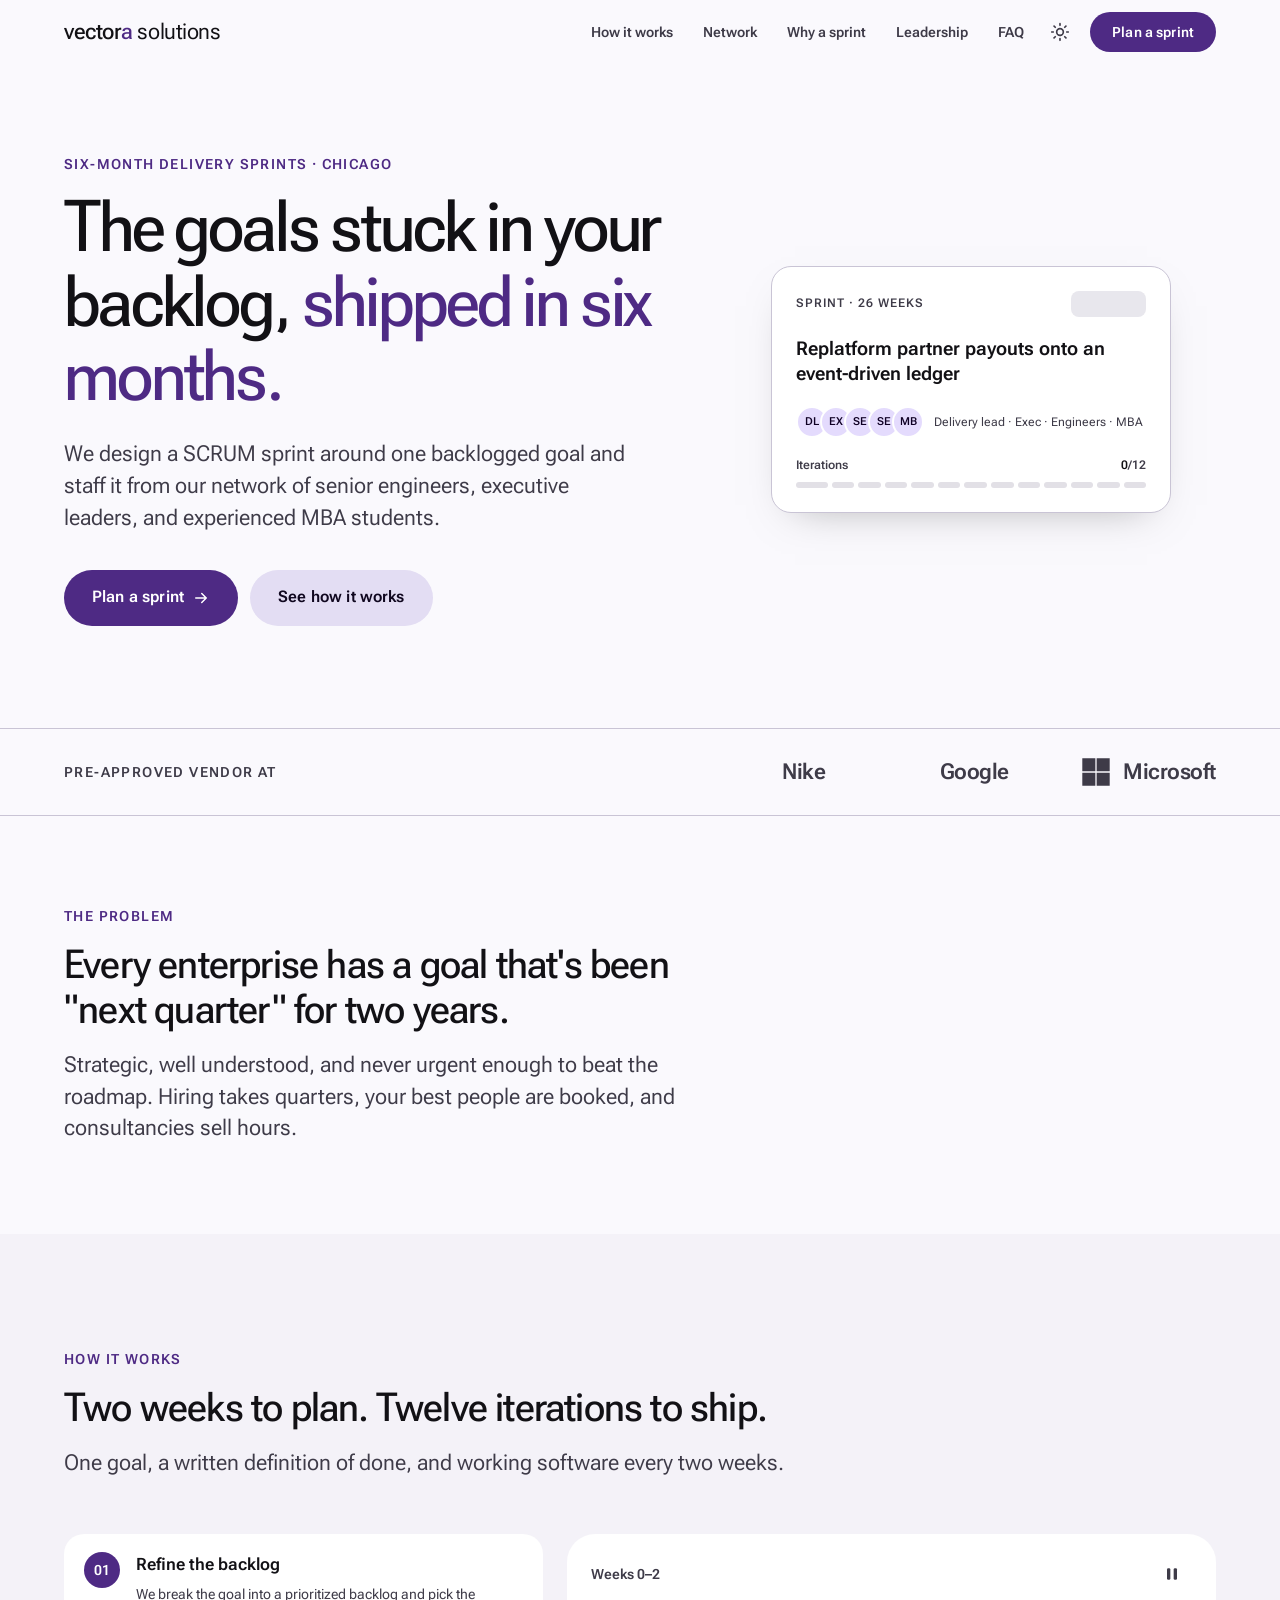
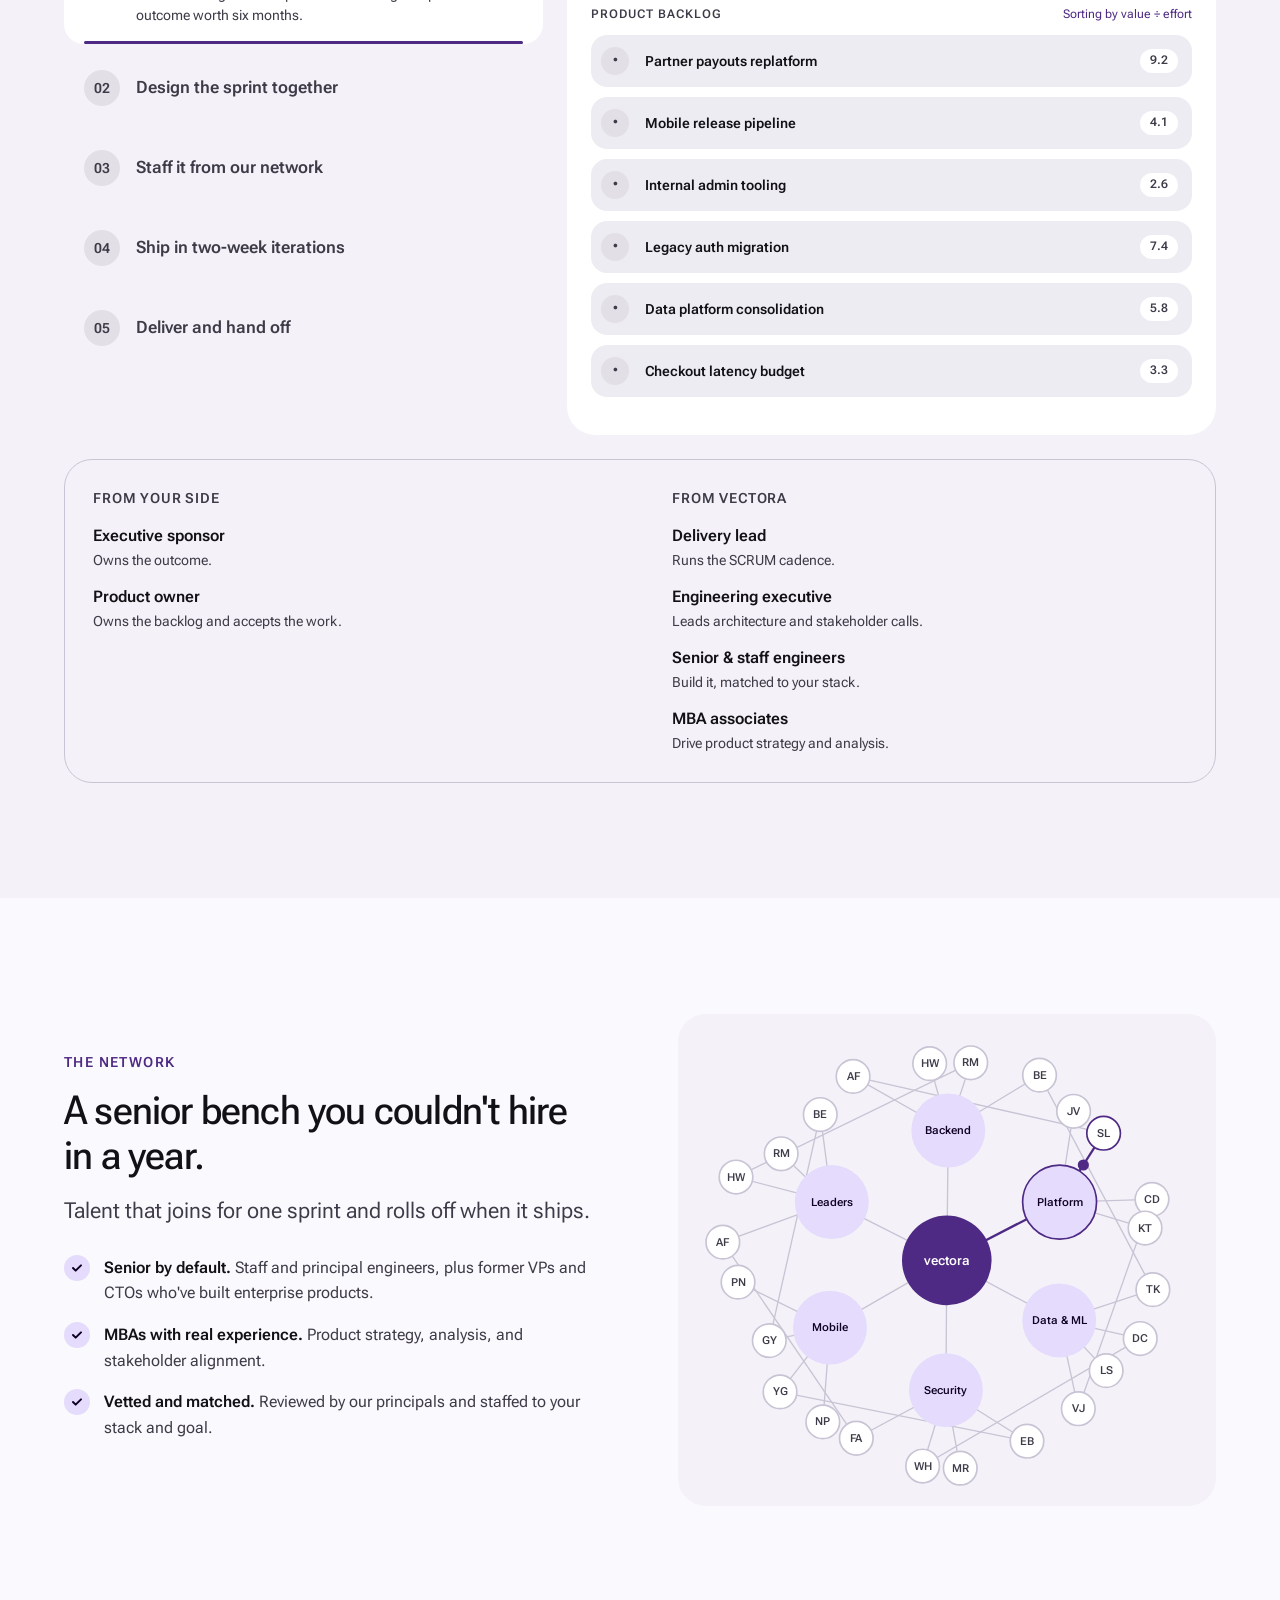
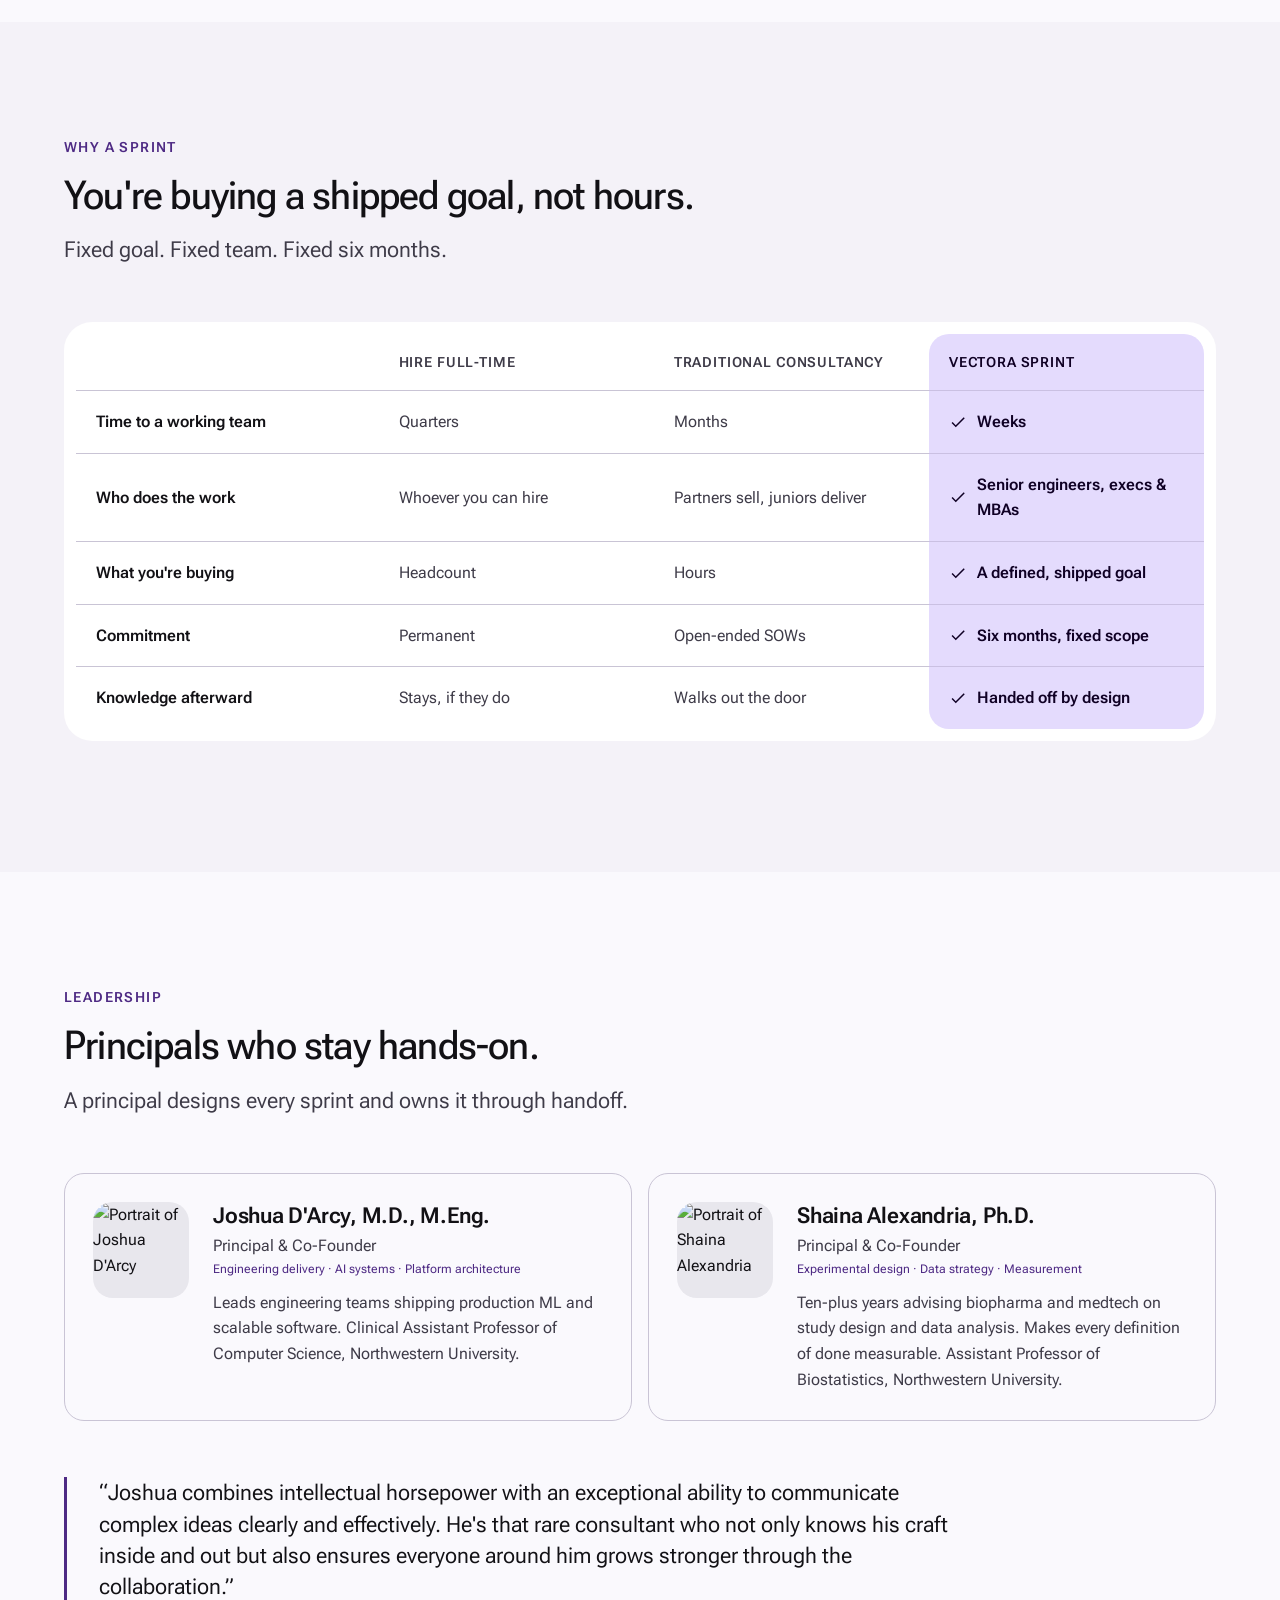
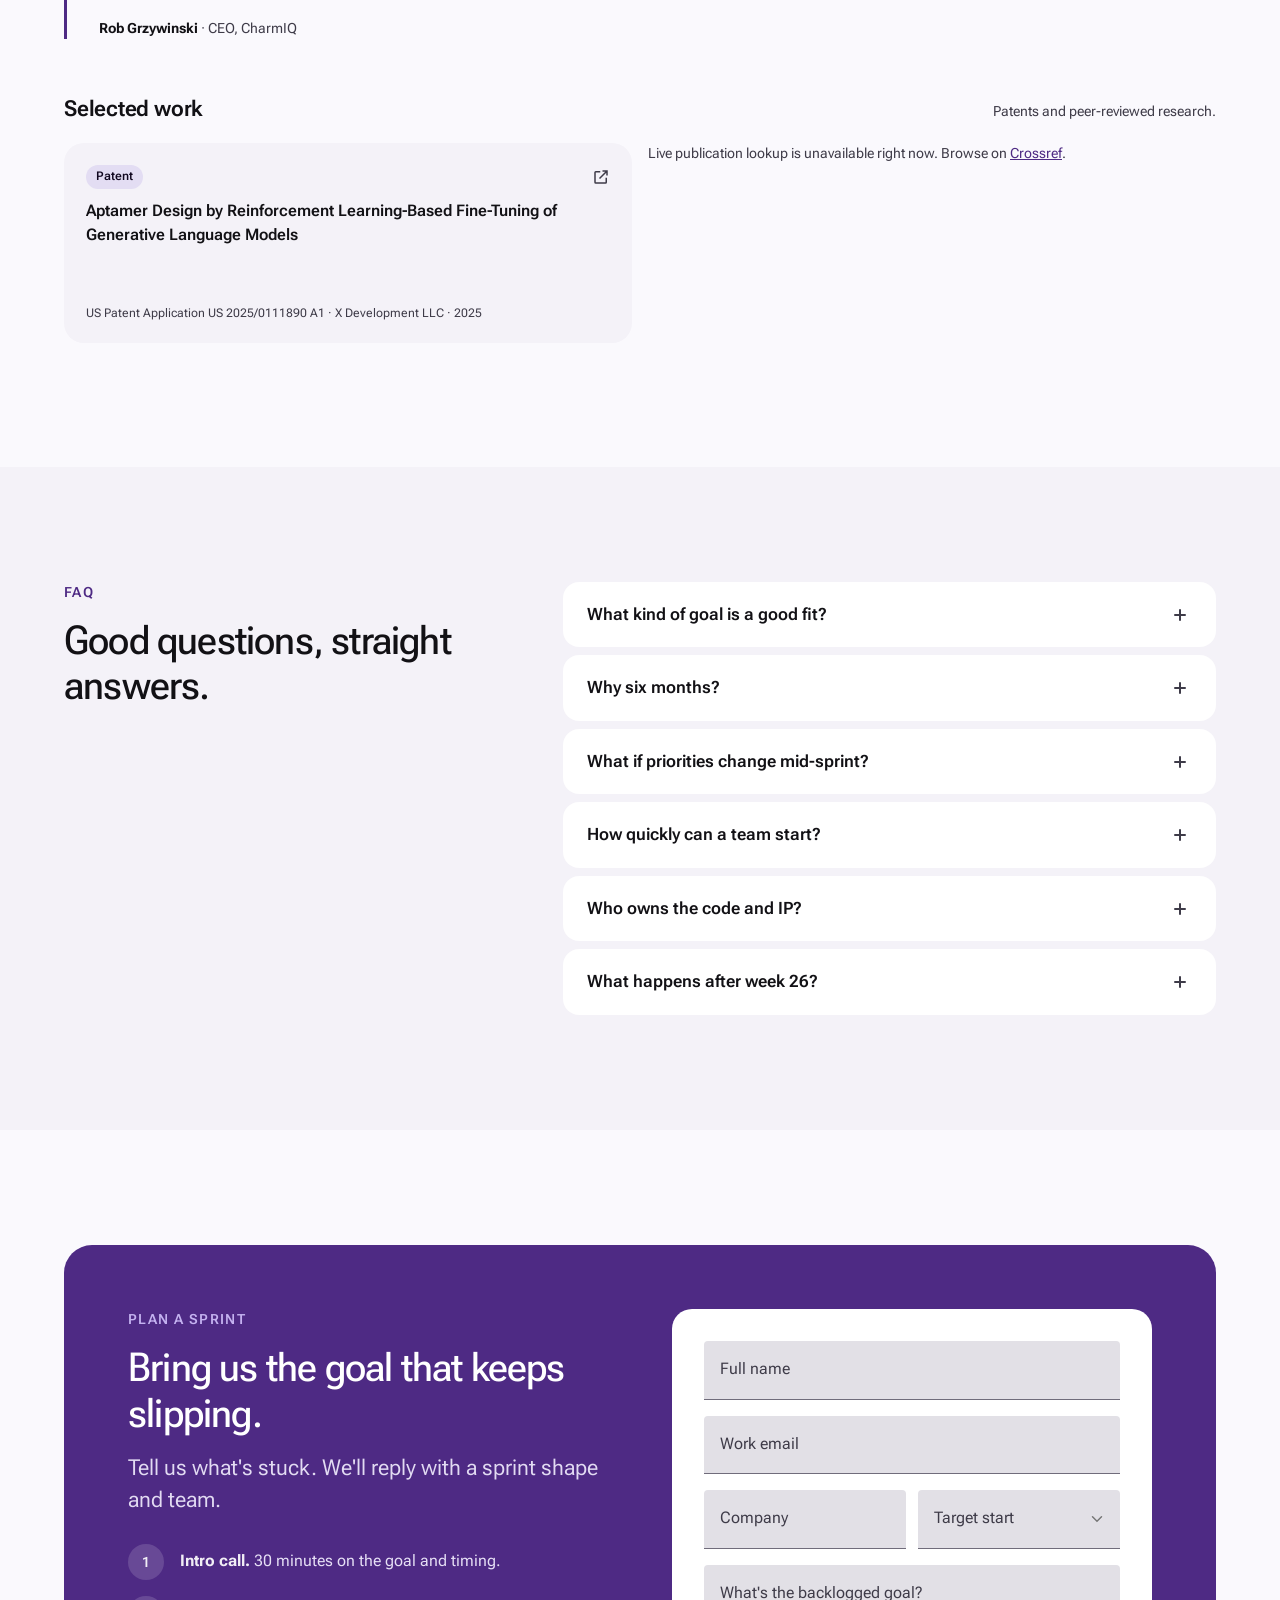
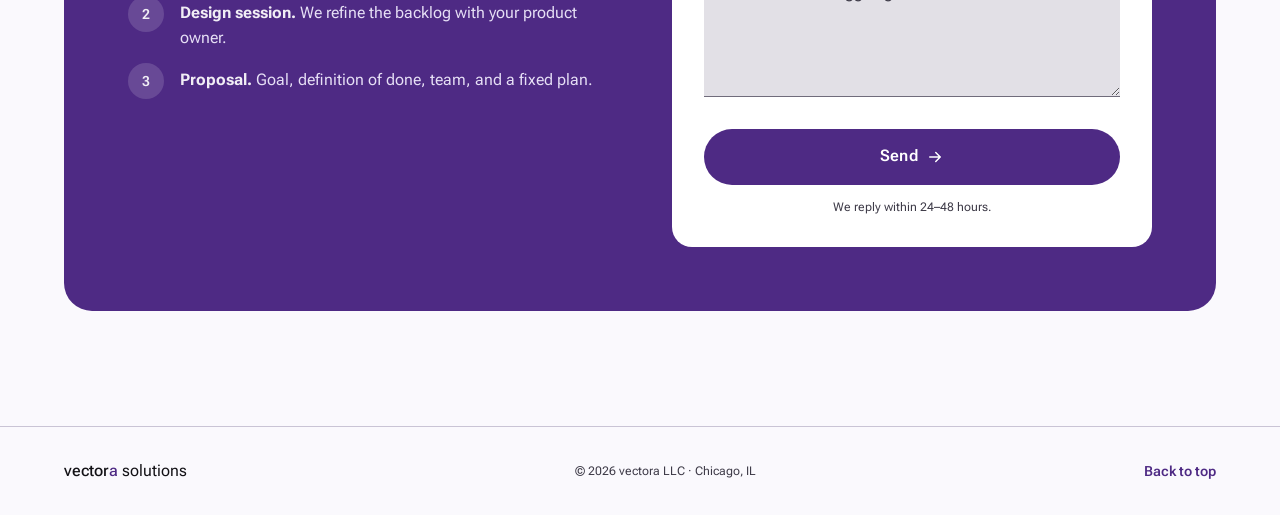
==== commit 07d925af: "Rename wordmark to "vectora solutions" and drop the logo icon The header and footer now show a text-" ====
--- a/index.html
+++ b/index.html
@@ -3,8 +3,8 @@
 <head>
   <meta charset="UTF-8">
   <meta name="viewport" content="width=device-width, initial-scale=1.0">
-  <title>vectora — Six-month delivery sprints for enterprise backlogs</title>
-  <meta name="description" content="vectora runs six-month, SCRUM-led delivery sprints that ship the goals stuck in enterprise backlogs, staffed from our network of senior engineers, executive leaders, and experienced MBA students. Pre-approved vendor at Nike, Google, and Microsoft.">
+  <title>vectora solutions — Six-month delivery sprints for enterprise backlogs</title>
+  <meta name="description" content="vectora solutions runs six-month, SCRUM-led delivery sprints that ship the goals stuck in enterprise backlogs, staffed from our network of senior engineers, executive leaders, and experienced MBA students. Pre-approved vendor at Nike, Google, and Microsoft.">
   <meta name="theme-color" content="#4E2A84">
   <link rel="icon" href="data:image/svg+xml,%3Csvg xmlns='http://www.w3.org/2000/svg' viewBox='0 0 100 100'%3E%3Cpath fill='%234E2A84' d='M 50,14 C 57.19,13.88 65.59,22.08 71.92,28.08 C 78.25,34.08 88.24,42.93 88,50 C 87.76,57.07 76.84,64.34 70.51,70.51 C 64.17,76.67 57.19,86.65 50,87 C 42.81,87.35 33.87,78.79 27.37,72.63 C 20.87,66.46 10.76,57.31 11,50 C 11.24,42.69 22.29,34.79 28.79,28.79 C 35.29,22.79 42.81,14.12 50,14 Z'/%3E%3Cpath fill='none' stroke='%23f3eefb' stroke-width='7' stroke-linecap='round' stroke-linejoin='round' d='M30,70 L70,30 M70,30 L70,46 M70,30 L54,30'/%3E%3C/svg%3E">
 
@@ -20,12 +20,8 @@
 
   <header class="app-bar">
     <div class="container app-bar__row">
-      <a class="brand" href="#" aria-label="vectora home">
-        <svg class="brand-mark" viewBox="0 0 100 100" width="34" height="34" aria-hidden="true">
-          <path class="brand-mark__blob" d="M 50,14 C 57.19,13.88 65.59,22.08 71.92,28.08 C 78.25,34.08 88.24,42.93 88,50 C 87.76,57.07 76.84,64.34 70.51,70.51 C 64.17,76.67 57.19,86.65 50,87 C 42.81,87.35 33.87,78.79 27.37,72.63 C 20.87,66.46 10.76,57.31 11,50 C 11.24,42.69 22.29,34.79 28.79,28.79 C 35.29,22.79 42.81,14.12 50,14 Z"></path>
-          <path class="brand-mark__arrow" d="M30,70 L70,30 M70,30 L70,46 M70,30 L54,30"></path>
-        </svg>
-        <span class="brand-word">vector<span>a</span></span>
+      <a class="brand" href="#" aria-label="vectora solutions home">
+        <span class="brand-word"><b>vector<span>a</span></b> solutions</span>
       </a>
 
       <button class="nav__toggle" id="nav-toggle" type="button" aria-label="Open menu" aria-expanded="false" aria-controls="primary-nav">
@@ -546,7 +542,7 @@
 
   <footer class="site-footer">
     <div class="container site-footer__row">
-      <span class="brand-word brand-word--sm">vector<span>a</span></span>
+      <span class="brand-word brand-word--sm"><b>vector<span>a</span></b> solutions</span>
       <span>&copy; 2026 vectora LLC · Chicago, IL</span>
       <a href="#main" class="site-footer__top">Back to top</a>
     </div>
--- a/assets/css/styles.css
+++ b/assets/css/styles.css
@@ -129,32 +129,19 @@
 
 .brand {
   font: var(--md-sys-type-title-lg);
-  font-weight: 600;
+  font-weight: 400;
   letter-spacing: -0.02em;
   text-decoration: none;
   color: var(--md-sys-color-on-surface);
   border-radius: var(--md-sys-shape-sm);
   padding: 6px 8px;
   margin-inline-start: -8px;
-  cursor: pointer;
-  border: none;
-  background: none;
-  display: inline-flex;
-  align-items: center;
-  gap: 10px;
-}
-.brand-word span { color: var(--md-sys-color-primary); }
-.brand-word--sm { font: var(--md-sys-type-title-md); font-weight: 600; color: var(--md-sys-color-on-surface); }
-
-/* ---- Brand mark: the vectora blob behind a vector arrow ------------------ */
-.brand-mark__blob { fill: var(--md-sys-color-primary); }
-.brand-mark__arrow {
-  fill: none;
-  stroke: var(--md-sys-color-on-primary);
-  stroke-width: 7;
-  stroke-linecap: round;
-  stroke-linejoin: round;
-}
+}
+/* Wordmark: "vectora" in medium weight, "solutions" in regular. */
+.brand-word { font-weight: 400; white-space: nowrap; }
+.brand-word b { font-weight: 500; }
+.brand-word b span { color: var(--md-sys-color-primary); }
+.brand-word--sm { font: var(--md-sys-type-title-md); font-weight: 400; color: var(--md-sys-color-on-surface); }
 
 .nav {
   display: flex;
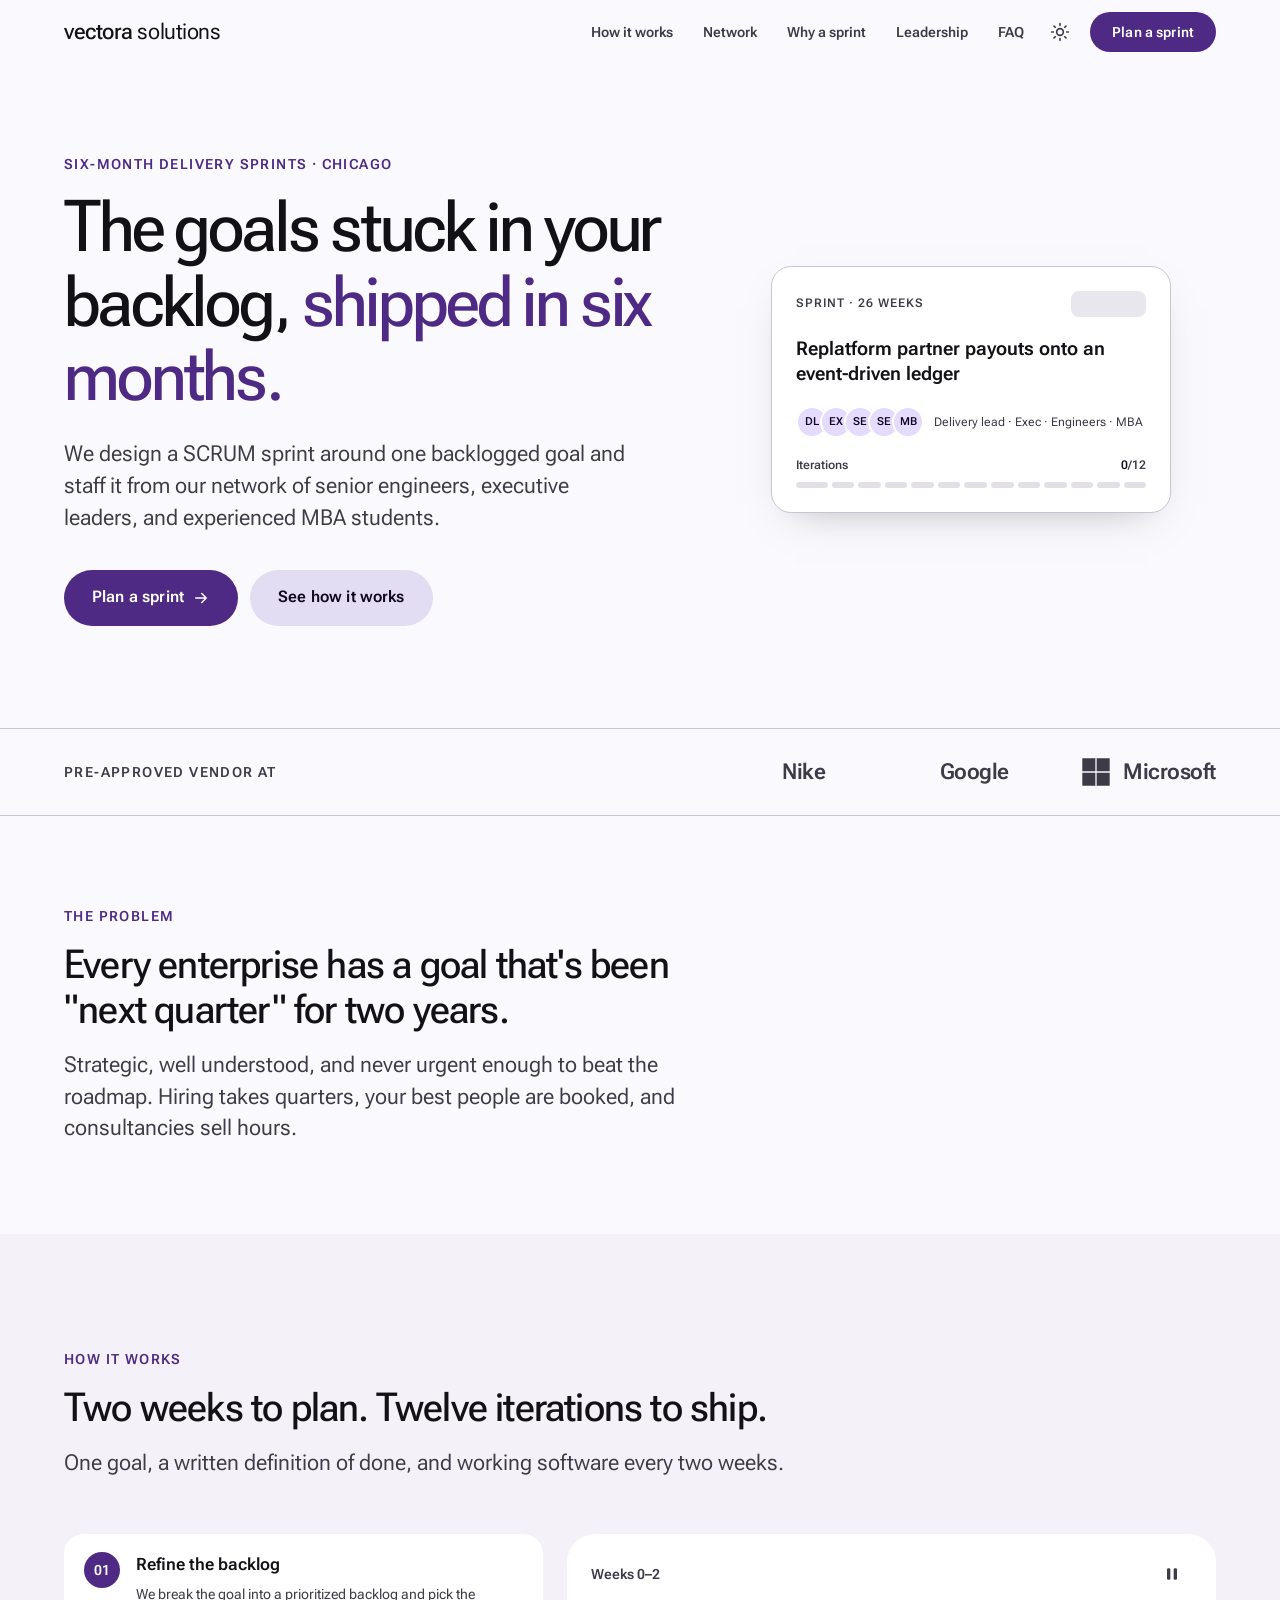
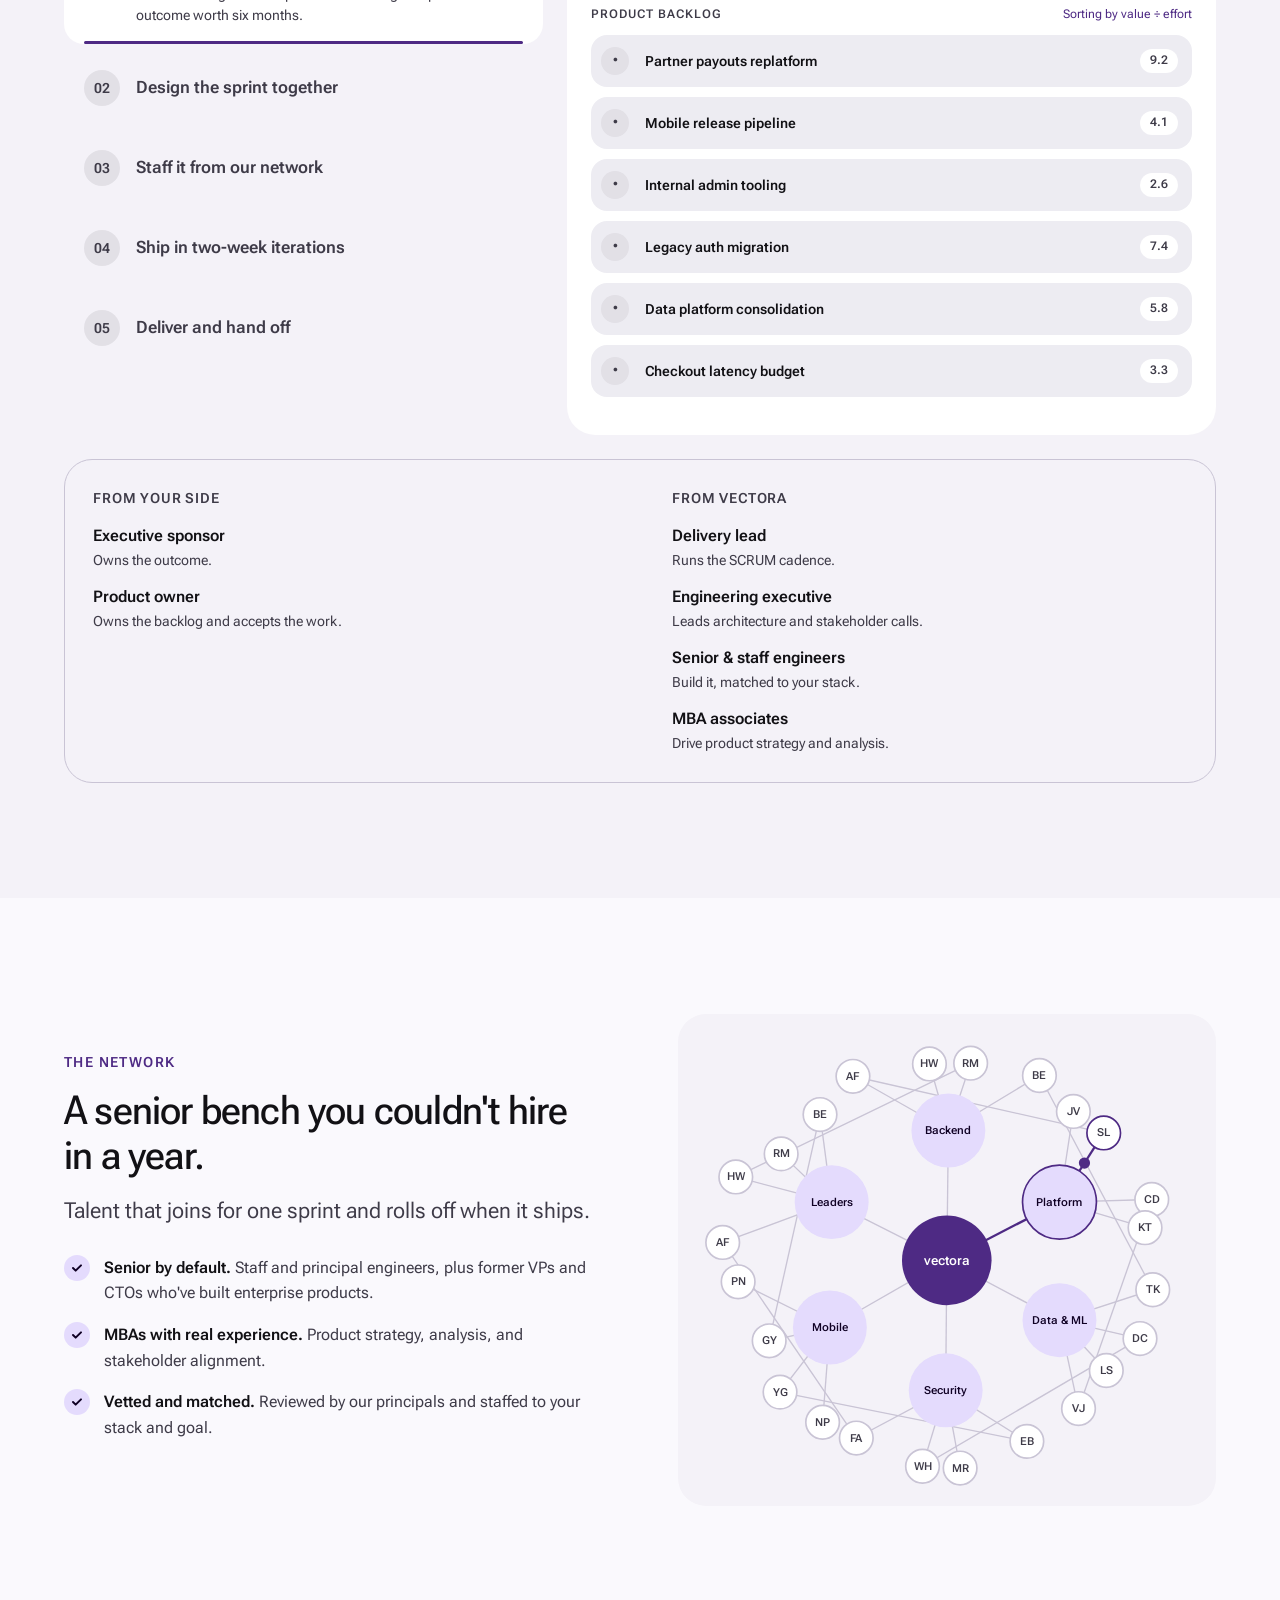
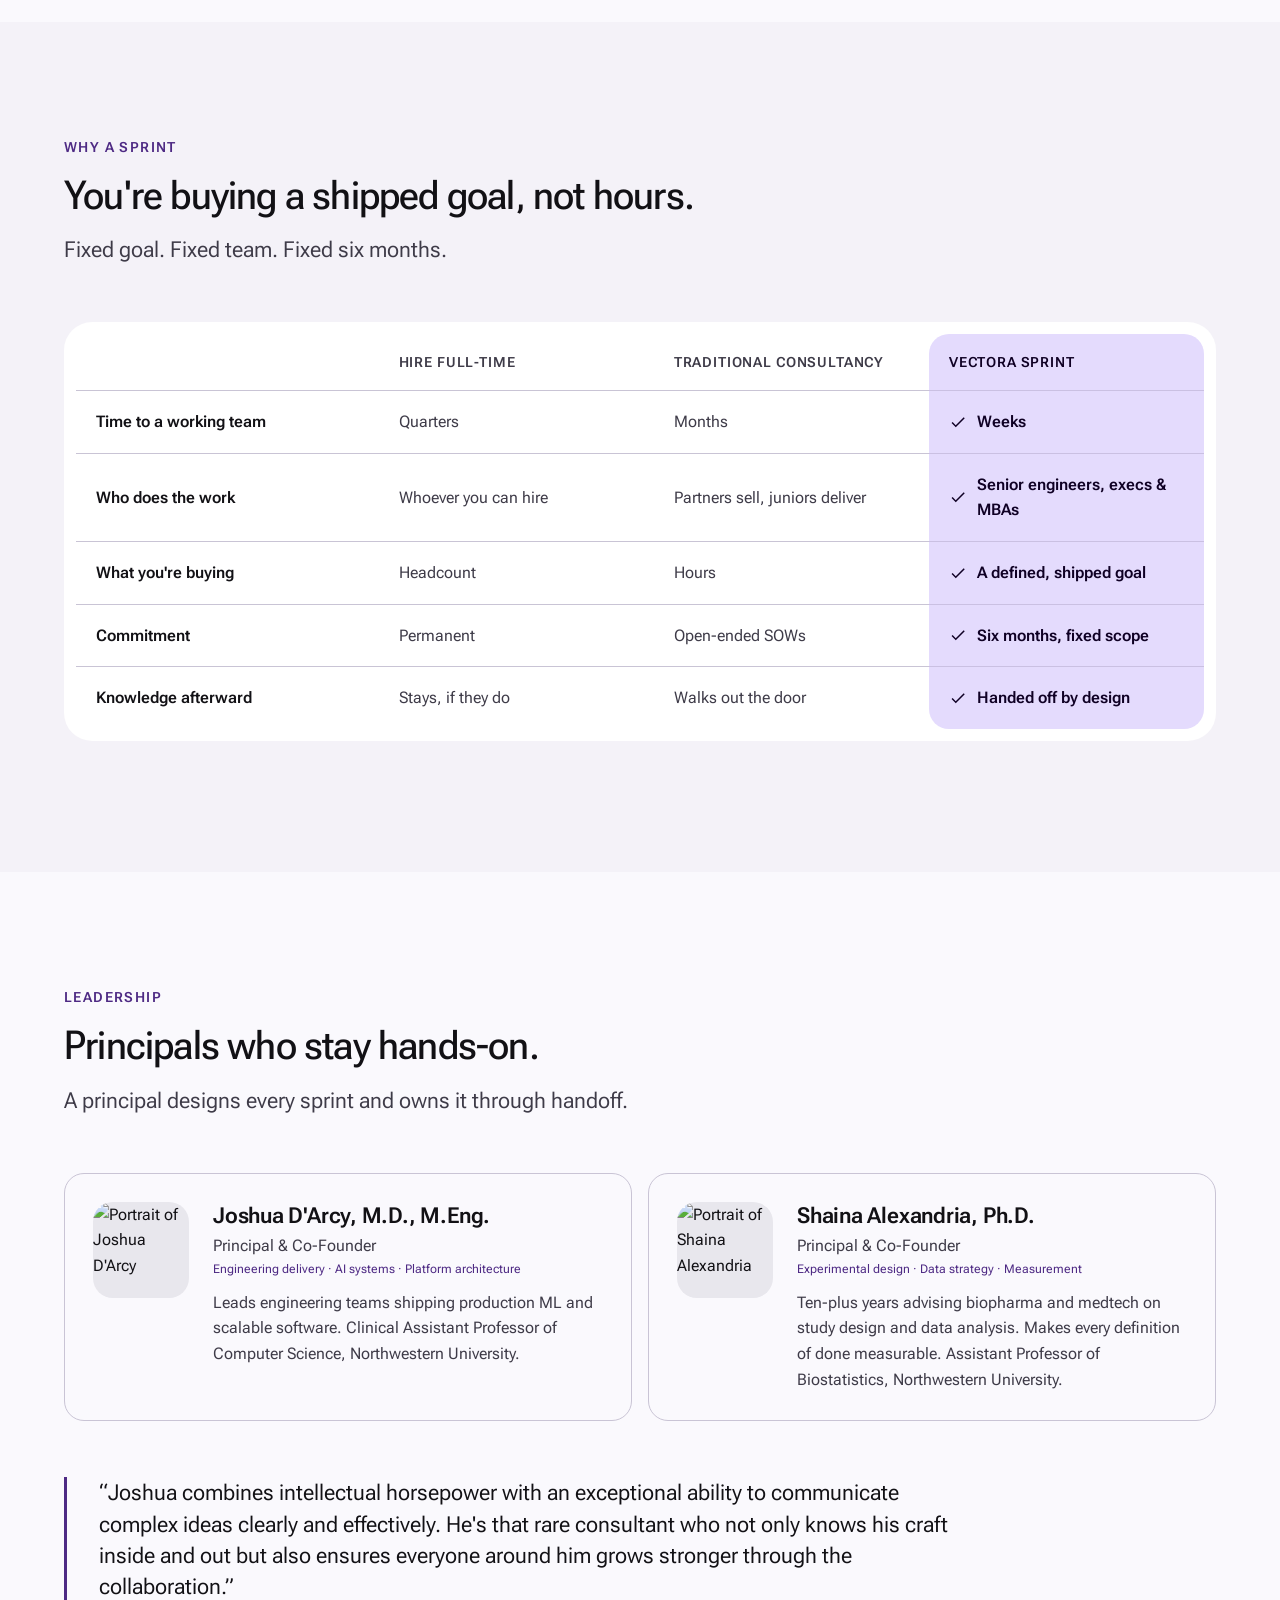
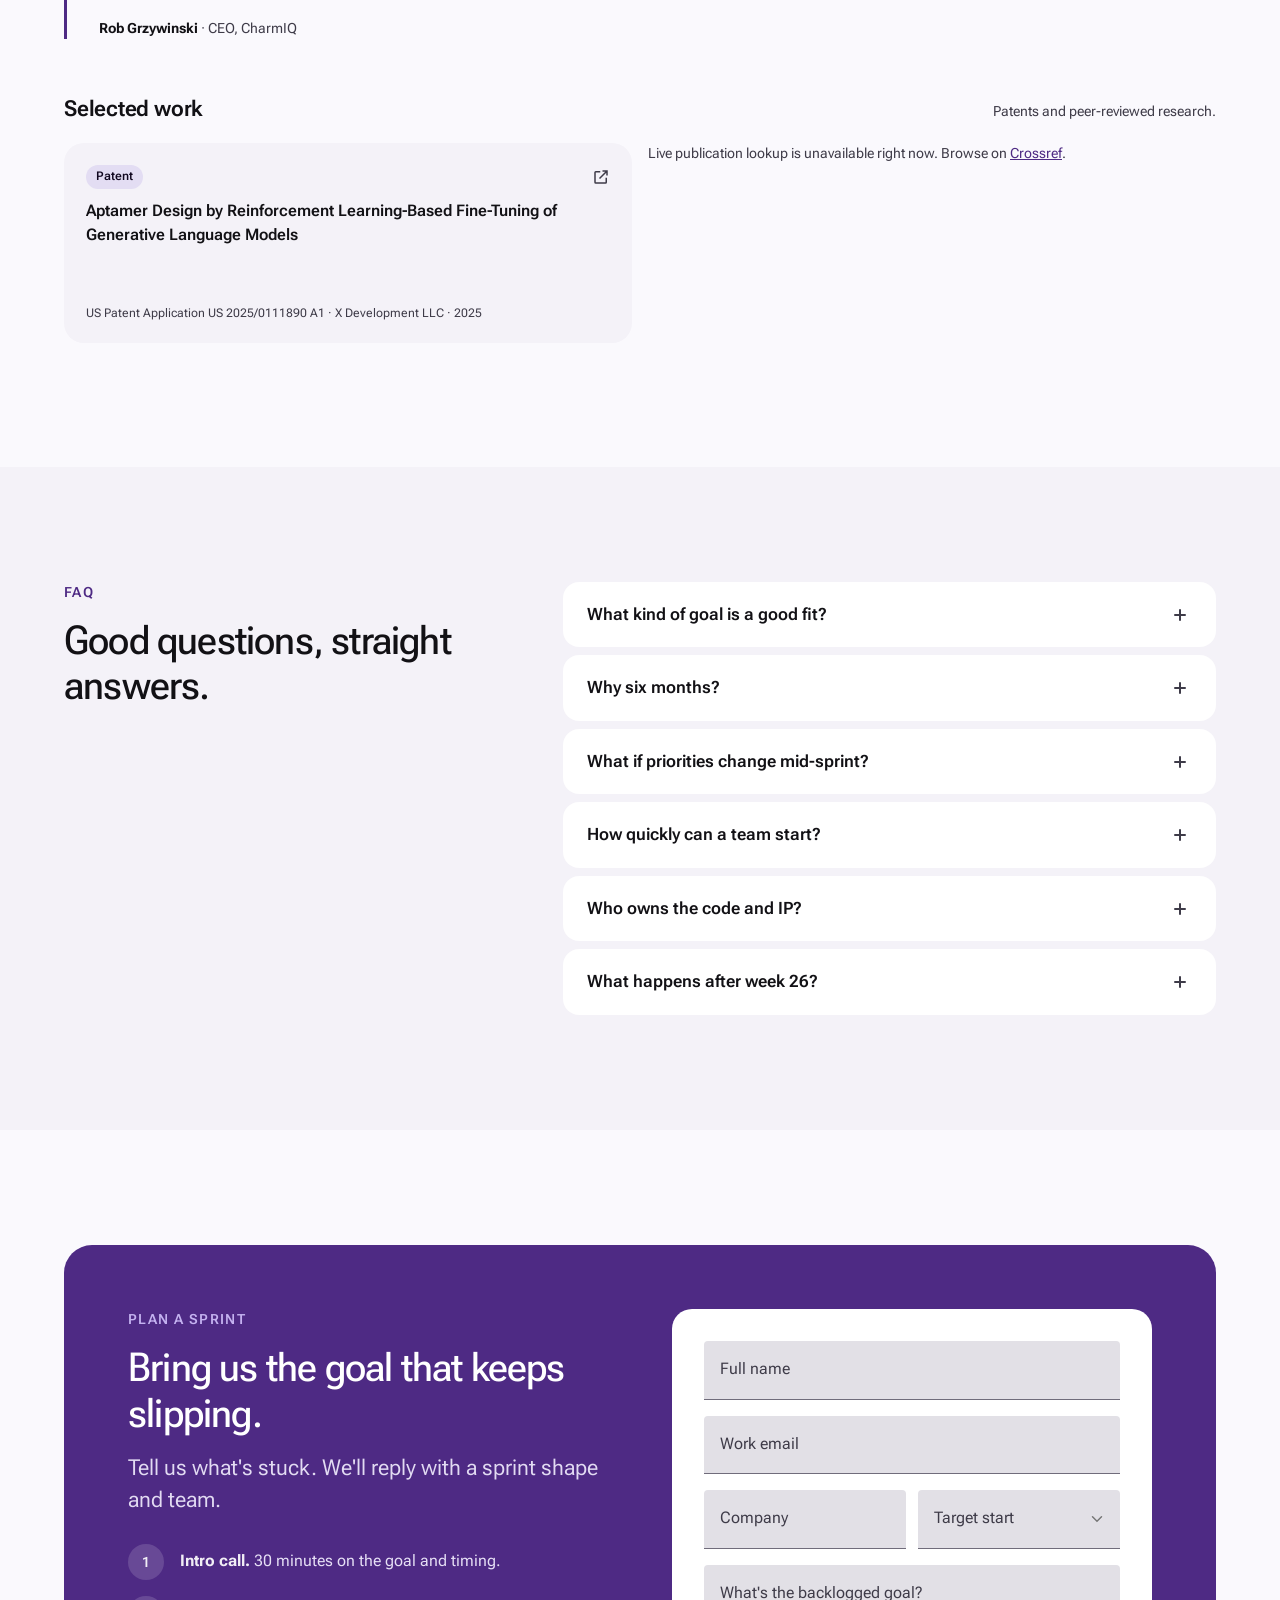
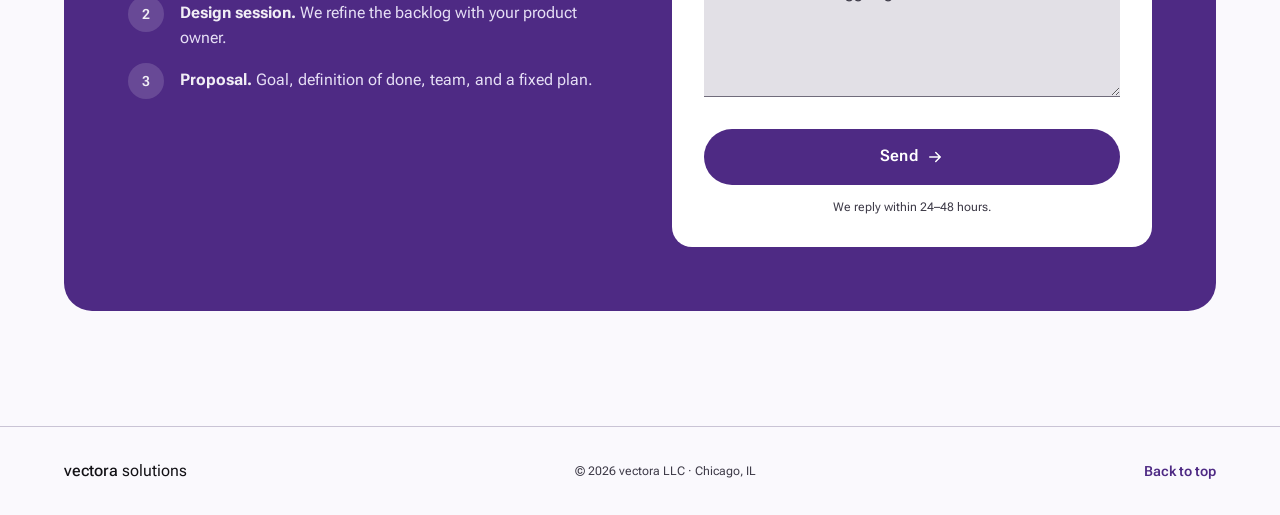
==== commit bbd6dd5c: "Add a "v" monogram favicon and drop the purple "a" from the wordmark The favicon is now a white geom" ====
--- a/index.html
+++ b/index.html
@@ -6,7 +6,7 @@
   <title>vectora solutions — Six-month delivery sprints for enterprise backlogs</title>
   <meta name="description" content="vectora solutions runs six-month, SCRUM-led delivery sprints that ship the goals stuck in enterprise backlogs, staffed from our network of senior engineers, executive leaders, and experienced MBA students. Pre-approved vendor at Nike, Google, and Microsoft.">
   <meta name="theme-color" content="#4E2A84">
-  <link rel="icon" href="data:image/svg+xml,%3Csvg xmlns='http://www.w3.org/2000/svg' viewBox='0 0 100 100'%3E%3Cpath fill='%234E2A84' d='M 50,14 C 57.19,13.88 65.59,22.08 71.92,28.08 C 78.25,34.08 88.24,42.93 88,50 C 87.76,57.07 76.84,64.34 70.51,70.51 C 64.17,76.67 57.19,86.65 50,87 C 42.81,87.35 33.87,78.79 27.37,72.63 C 20.87,66.46 10.76,57.31 11,50 C 11.24,42.69 22.29,34.79 28.79,28.79 C 35.29,22.79 42.81,14.12 50,14 Z'/%3E%3Cpath fill='none' stroke='%23f3eefb' stroke-width='7' stroke-linecap='round' stroke-linejoin='round' d='M30,70 L70,30 M70,30 L70,46 M70,30 L54,30'/%3E%3C/svg%3E">
+  <link rel="icon" href="assets/favicon.svg" type="image/svg+xml">
 
   <link rel="preconnect" href="https://fonts.googleapis.com">
   <link rel="preconnect" href="https://fonts.gstatic.com" crossorigin>
@@ -21,7 +21,7 @@
   <header class="app-bar">
     <div class="container app-bar__row">
       <a class="brand" href="#" aria-label="vectora solutions home">
-        <span class="brand-word"><b>vector<span>a</span></b> solutions</span>
+        <span class="brand-word"><b>vectora</b> solutions</span>
       </a>
 
       <button class="nav__toggle" id="nav-toggle" type="button" aria-label="Open menu" aria-expanded="false" aria-controls="primary-nav">
@@ -542,7 +542,7 @@
 
   <footer class="site-footer">
     <div class="container site-footer__row">
-      <span class="brand-word brand-word--sm"><b>vector<span>a</span></b> solutions</span>
+      <span class="brand-word brand-word--sm"><b>vectora</b> solutions</span>
       <span>&copy; 2026 vectora LLC · Chicago, IL</span>
       <a href="#main" class="site-footer__top">Back to top</a>
     </div>
--- a/assets/css/styles.css
+++ b/assets/css/styles.css
@@ -140,7 +140,6 @@
 /* Wordmark: "vectora" in medium weight, "solutions" in regular. */
 .brand-word { font-weight: 400; white-space: nowrap; }
 .brand-word b { font-weight: 500; }
-.brand-word b span { color: var(--md-sys-color-primary); }
 .brand-word--sm { font: var(--md-sys-type-title-md); font-weight: 400; color: var(--md-sys-color-on-surface); }
 
 .nav {
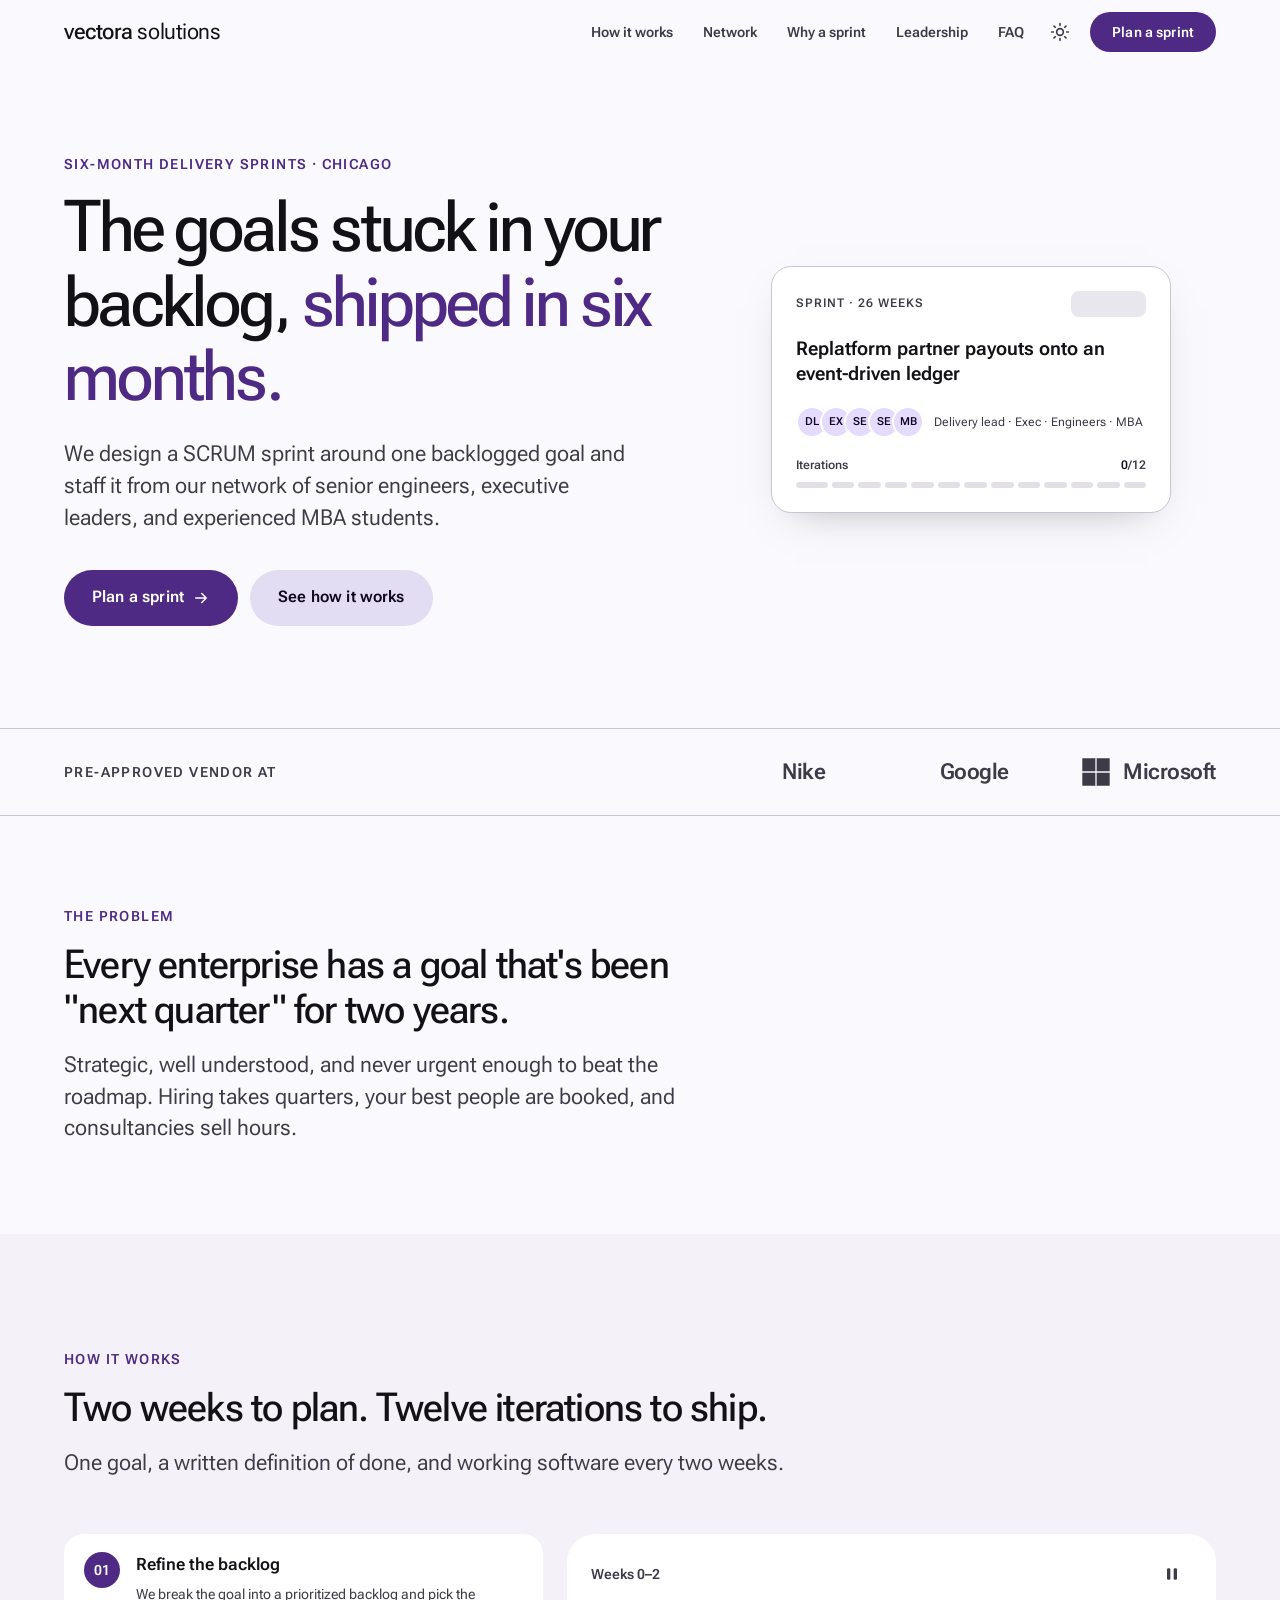
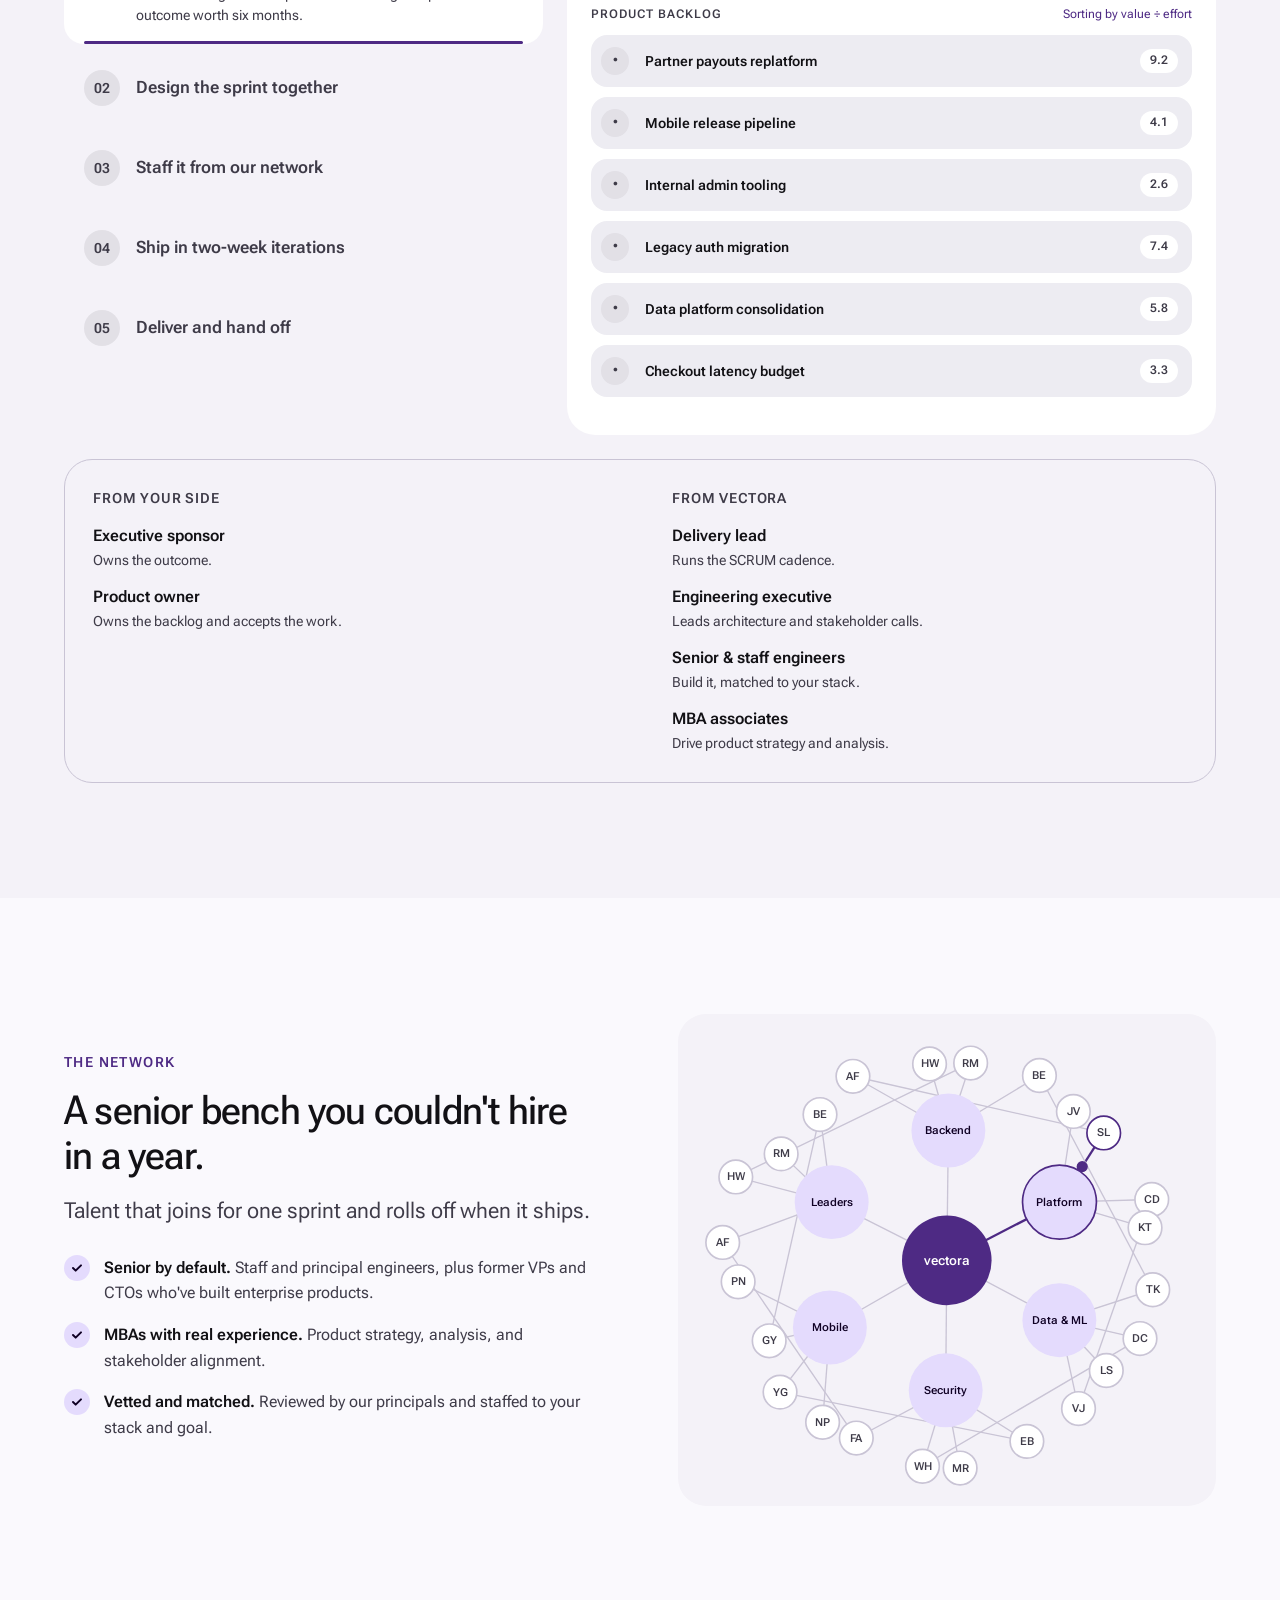
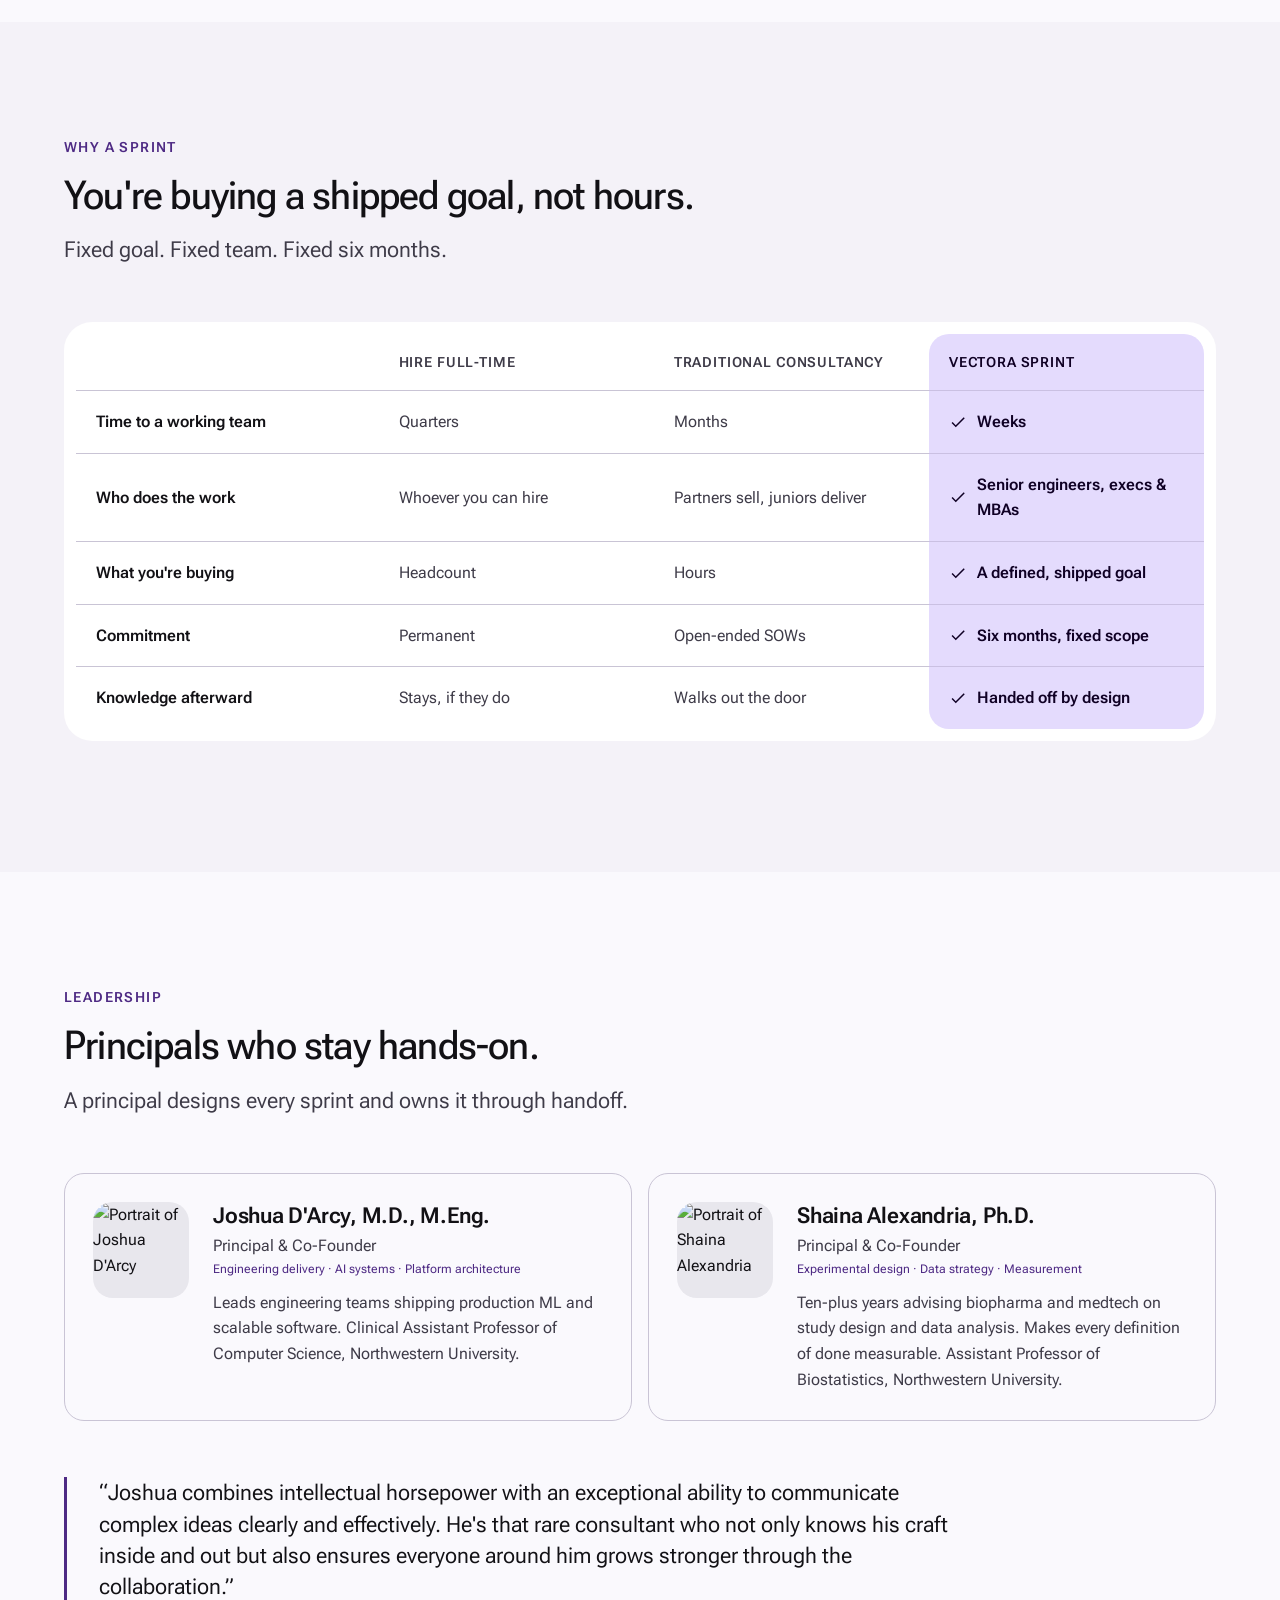
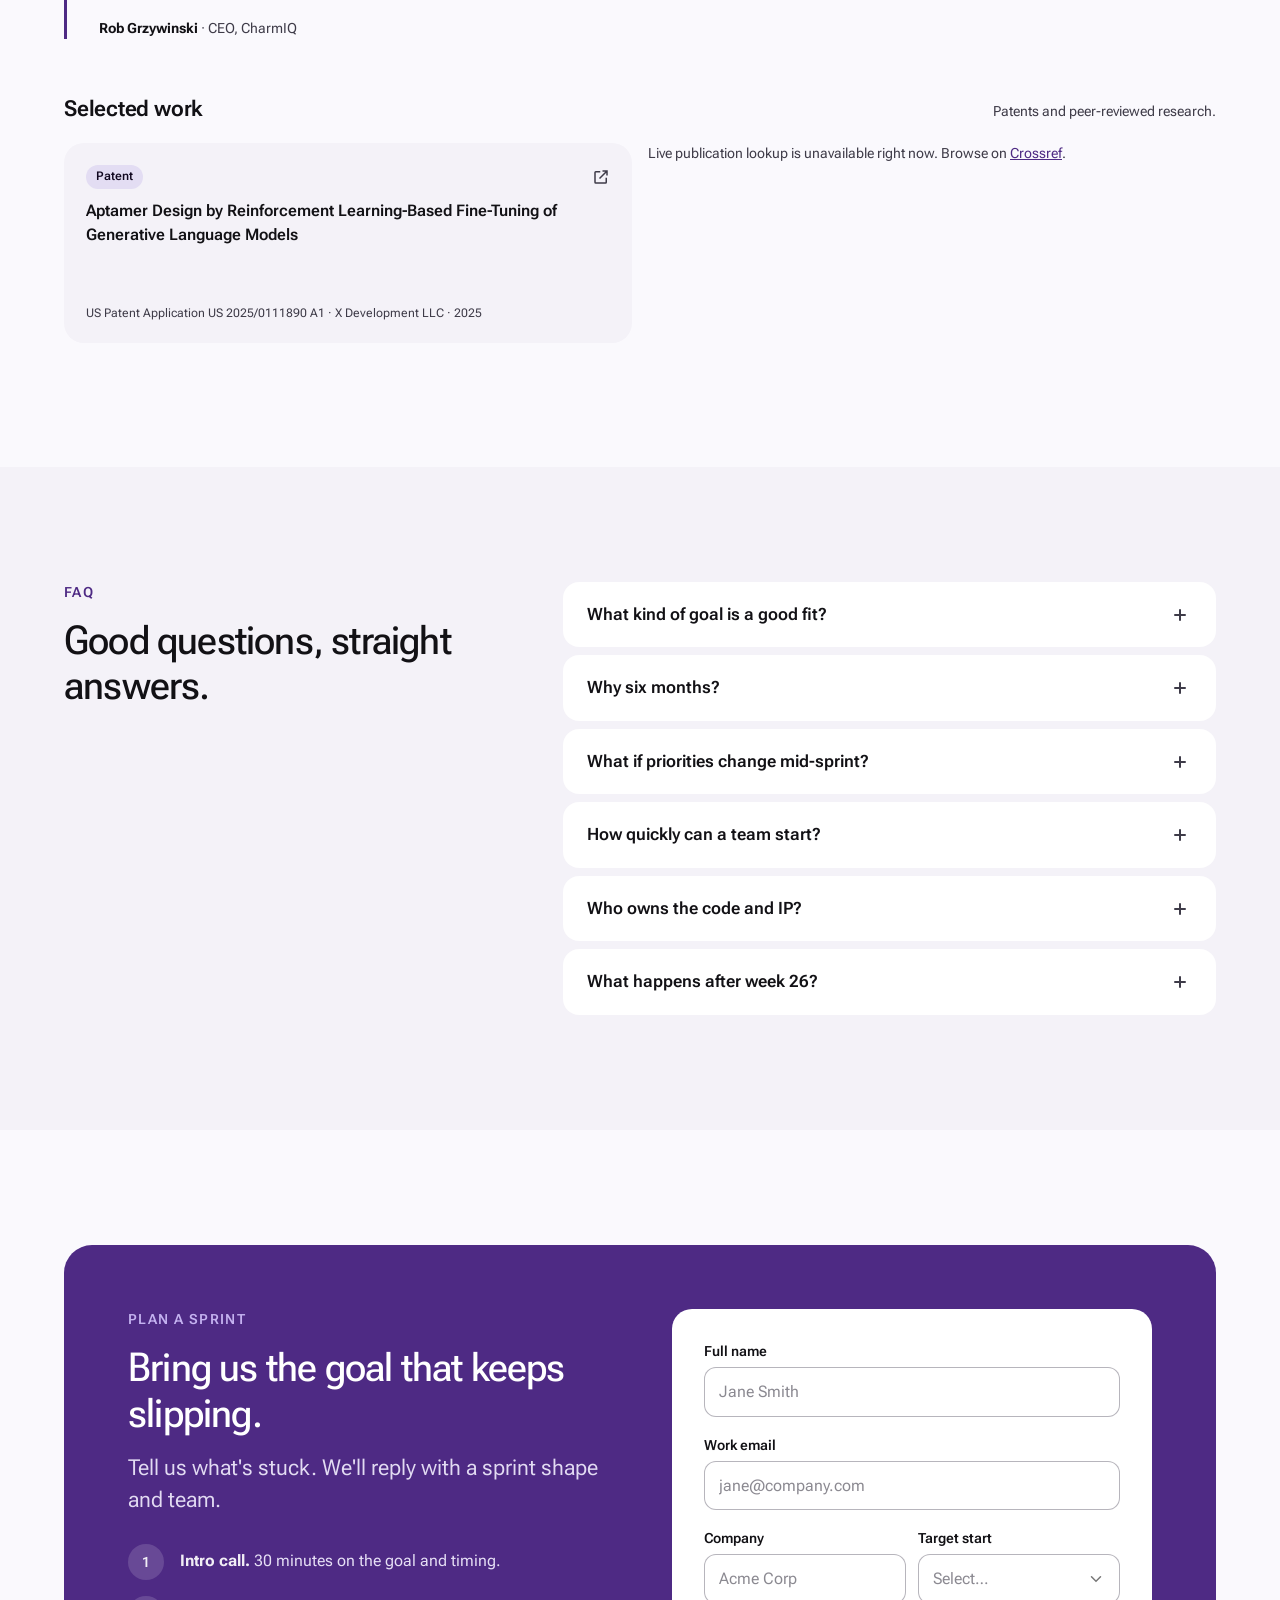
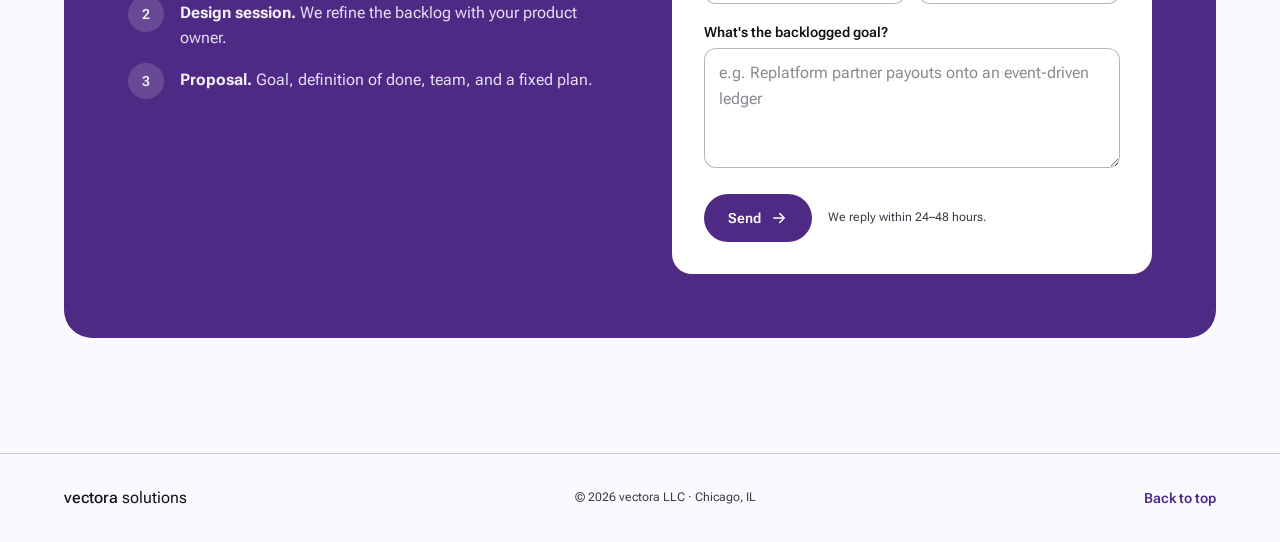
==== commit b9e7239d: "Replace Material-style floating-label fields with outlined form inputs Labels sit above rounded, bor" ====
--- a/index.html
+++ b/index.html
@@ -502,38 +502,40 @@
 
           <form class="contact__form reveal" id="contact-form" action="https://formspree.io/f/xeoopzje" method="POST" novalidate>
             <div class="field">
-              <input type="text" id="contactName" name="name" placeholder=" " autocomplete="name" required>
               <label for="contactName">Full name</label>
+              <input type="text" id="contactName" name="name" placeholder="Jane Smith" autocomplete="name" required>
             </div>
             <div class="field">
-              <input type="email" id="contactEmail" name="email" placeholder=" " autocomplete="email" required>
               <label for="contactEmail">Work email</label>
+              <input type="email" id="contactEmail" name="email" placeholder="jane@company.com" autocomplete="email" required>
             </div>
             <div class="field-row">
               <div class="field">
-                <input type="text" id="contactOrg" name="company" placeholder=" " autocomplete="organization" required>
                 <label for="contactOrg">Company</label>
+                <input type="text" id="contactOrg" name="company" placeholder="Acme Corp" autocomplete="organization" required>
               </div>
               <div class="field">
+                <label for="contactStart">Target start</label>
                 <select id="contactStart" name="target_start" required>
-                  <option value="" disabled selected></option>
+                  <option value="" disabled selected>Select…</option>
                   <option value="This quarter">This quarter</option>
                   <option value="Next quarter">Next quarter</option>
                   <option value="Planning ahead">Planning ahead</option>
                 </select>
-                <label for="contactStart">Target start</label>
               </div>
             </div>
             <div class="field">
-              <textarea id="contactGoal" name="backlogged_goal" placeholder=" " required></textarea>
               <label for="contactGoal">What's the backlogged goal?</label>
+              <textarea id="contactGoal" name="backlogged_goal" placeholder="e.g. Replatform partner payouts onto an event-driven ledger" required></textarea>
             </div>
             <p class="form-error" id="form-error" role="alert" hidden>Please fill in every field with a valid work email.</p>
-            <button class="btn btn-filled btn-lg" type="submit">
-              Send
-              <svg viewBox="0 0 24 24" fill="none" stroke="currentColor" stroke-width="2" stroke-linecap="round" stroke-linejoin="round" aria-hidden="true"><path d="M5 12h14M13 6l6 6-6 6"/></svg>
-            </button>
-            <p class="field-hint">We reply within 24–48 hours.</p>
+            <div class="form-actions">
+              <button class="btn btn-filled" type="submit">
+                Send
+                <svg viewBox="0 0 24 24" fill="none" stroke="currentColor" stroke-width="2" stroke-linecap="round" stroke-linejoin="round" aria-hidden="true"><path d="M5 12h14M13 6l6 6-6 6"/></svg>
+              </button>
+              <p class="field-hint">We reply within 24–48 hours.</p>
+            </div>
           </form>
         </div>
       </div>
--- a/assets/css/styles.css
+++ b/assets/css/styles.css
@@ -1339,32 +1339,26 @@
 @media (max-width: 960px) { .contact__panel { grid-template-columns: 1fr; } }
 @media (max-width: 480px) { .field-row { grid-template-columns: 1fr; } }
 
-.field { position: relative; margin-bottom: 16px; }
+.field { margin-bottom: 18px; }
 .field label {
-  position: absolute;
-  left: 16px;
-  top: 17px;
-  font: var(--md-sys-type-body-lg);
-  line-height: 1.4;
-  color: var(--md-sys-color-on-surface-variant);
-  pointer-events: none;
-  transform-origin: left top;
-  white-space: nowrap;
-  transition: transform var(--md-sys-motion-duration-short) var(--md-sys-motion-easing-standard),
-              color var(--md-sys-motion-duration-short) var(--md-sys-motion-easing-standard),
-              top var(--md-sys-motion-duration-short) var(--md-sys-motion-easing-standard);
+  display: block;
+  margin-bottom: 6px;
+  font: var(--md-sys-type-title-sm);
+  color: var(--md-sys-color-on-surface);
 }
 .field input, .field select, .field textarea {
   width: 100%;
   font: var(--md-sys-type-body-lg);
-  padding: 24px 16px 8px;
-  min-height: 58px;
-  border-radius: var(--md-sys-shape-xs) var(--md-sys-shape-xs) 0 0;
-  border: none;
-  border-bottom: 1px solid var(--md-sys-color-outline);
-  background: var(--md-sys-color-surface-container-highest);
+  padding: 11px 14px;
+  min-height: 48px;
+  border-radius: var(--md-sys-shape-md);
+  border: 1px solid color-mix(in oklab, var(--md-sys-color-outline) 50%, transparent);
+  background-color: light-dark(var(--n-100), var(--n-12));
   color: var(--md-sys-color-on-surface);
-}
+  transition: border-color var(--md-sys-motion-duration-short) var(--md-sys-motion-easing-standard),
+              box-shadow var(--md-sys-motion-duration-short) var(--md-sys-motion-easing-standard);
+}
+.field ::placeholder { color: var(--md-sys-color-on-surface-variant); opacity: 0.6; }
 .field select {
   appearance: none;
   padding-right: 40px;
@@ -1374,27 +1368,24 @@
   background-size: 18px;
   cursor: pointer;
 }
-.field textarea { resize: vertical; min-height: 132px; padding-top: 28px; }
+/* Required select with the empty "Select…" option reads as a placeholder. */
+.field select:invalid { color: color-mix(in oklab, var(--md-sys-color-on-surface-variant) 60%, transparent); }
+.field select option { color: var(--md-sys-color-on-surface); }
+.field textarea { resize: vertical; min-height: 120px; }
+.field input:hover, .field select:hover, .field textarea:hover { border-color: var(--md-sys-color-outline); }
 .field input:focus, .field select:focus, .field textarea:focus {
   outline: none;
-  border-bottom: 2px solid var(--md-sys-color-primary);
-  padding-bottom: 7px;
-}
-.field input:focus + label,
-.field input:not(:placeholder-shown) + label,
-.field textarea:focus + label,
-.field textarea:not(:placeholder-shown) + label,
-.field select:focus + label,
-.field.has-value select + label {
-  top: 7px;
-  transform: scale(0.75);
-  color: var(--md-sys-color-primary);
-}
-.field.is-invalid input, .field.is-invalid select, .field.is-invalid textarea { border-bottom: 2px solid var(--md-sys-color-error); }
-.field.is-invalid label { color: var(--md-sys-color-error); }
+  border-color: var(--md-sys-color-primary);
+  box-shadow: 0 0 0 3px color-mix(in oklab, var(--md-sys-color-primary) 18%, transparent);
+}
+.field.is-invalid input, .field.is-invalid select, .field.is-invalid textarea { border-color: var(--md-sys-color-error); }
+.field.is-invalid input:focus, .field.is-invalid select:focus, .field.is-invalid textarea:focus {
+  box-shadow: 0 0 0 3px color-mix(in oklab, var(--md-sys-color-error) 18%, transparent);
+}
 .form-error { color: var(--md-sys-color-error); font: var(--md-sys-type-body-md); margin: -4px 0 16px; }
-.contact__form .btn { width: 100%; margin-top: 8px; }
-.field-hint { font: var(--md-sys-type-body-sm); color: var(--md-sys-color-on-surface-variant); margin-top: 14px; text-align: center; }
+.form-actions { display: flex; align-items: center; flex-wrap: wrap; gap: 12px 16px; margin-top: 6px; }
+.form-actions .btn { min-height: 48px; padding-inline: 24px; }
+.field-hint { font: var(--md-sys-type-body-sm); color: var(--md-sys-color-on-surface-variant); }
 
 /* =============================================================== Snackbar ===== */
 .snackbar {
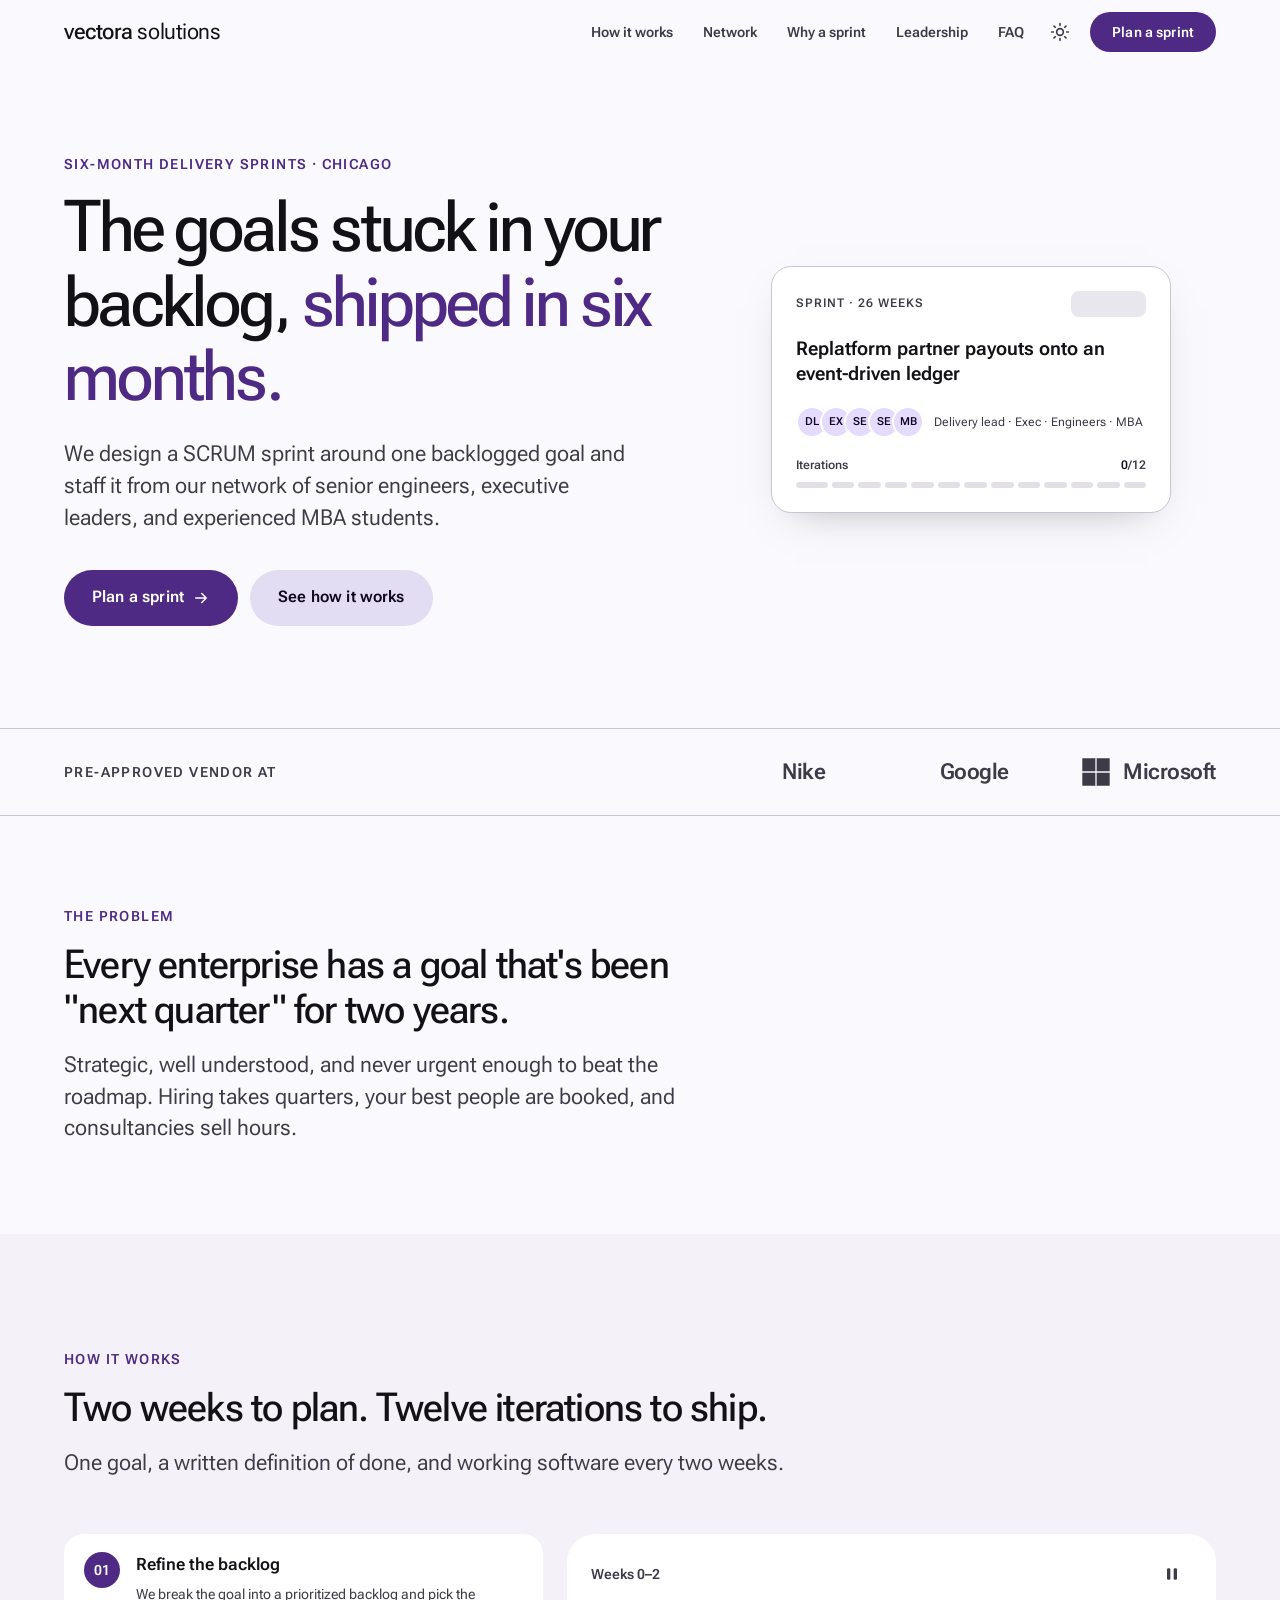
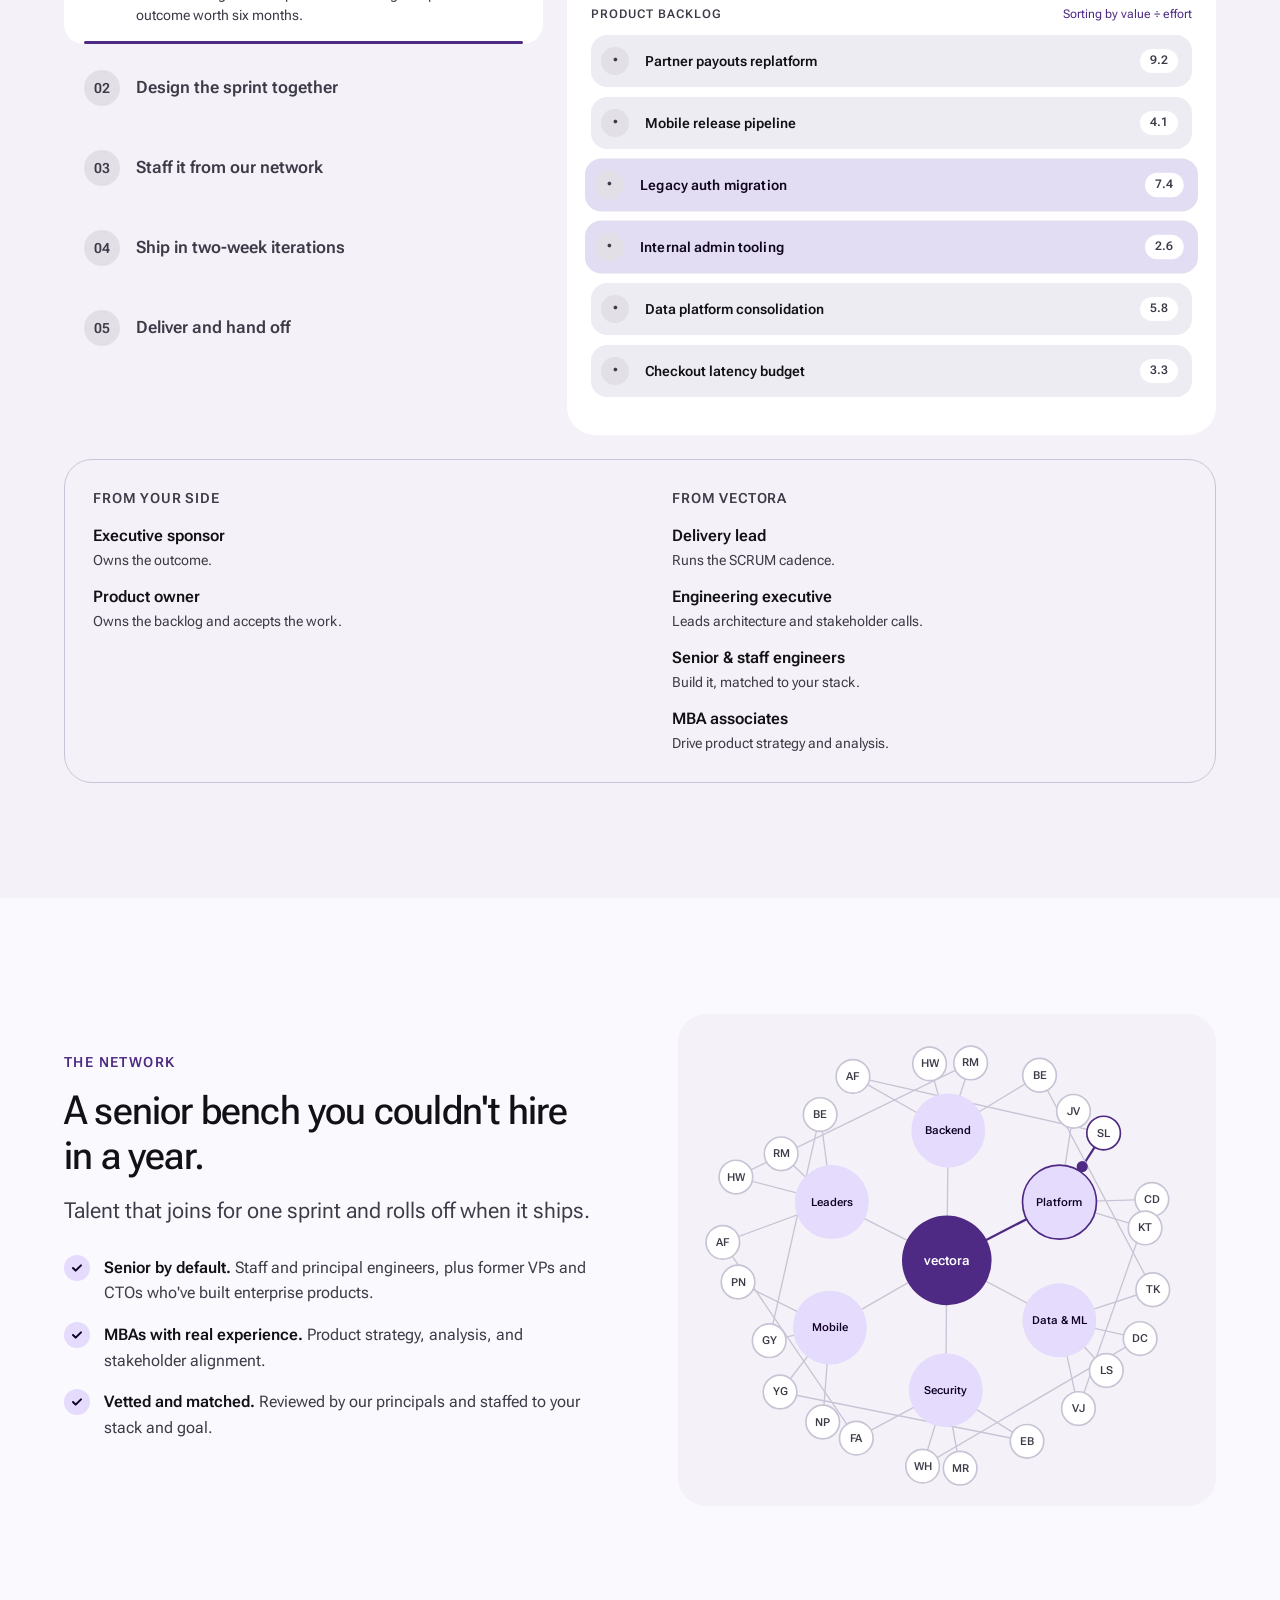
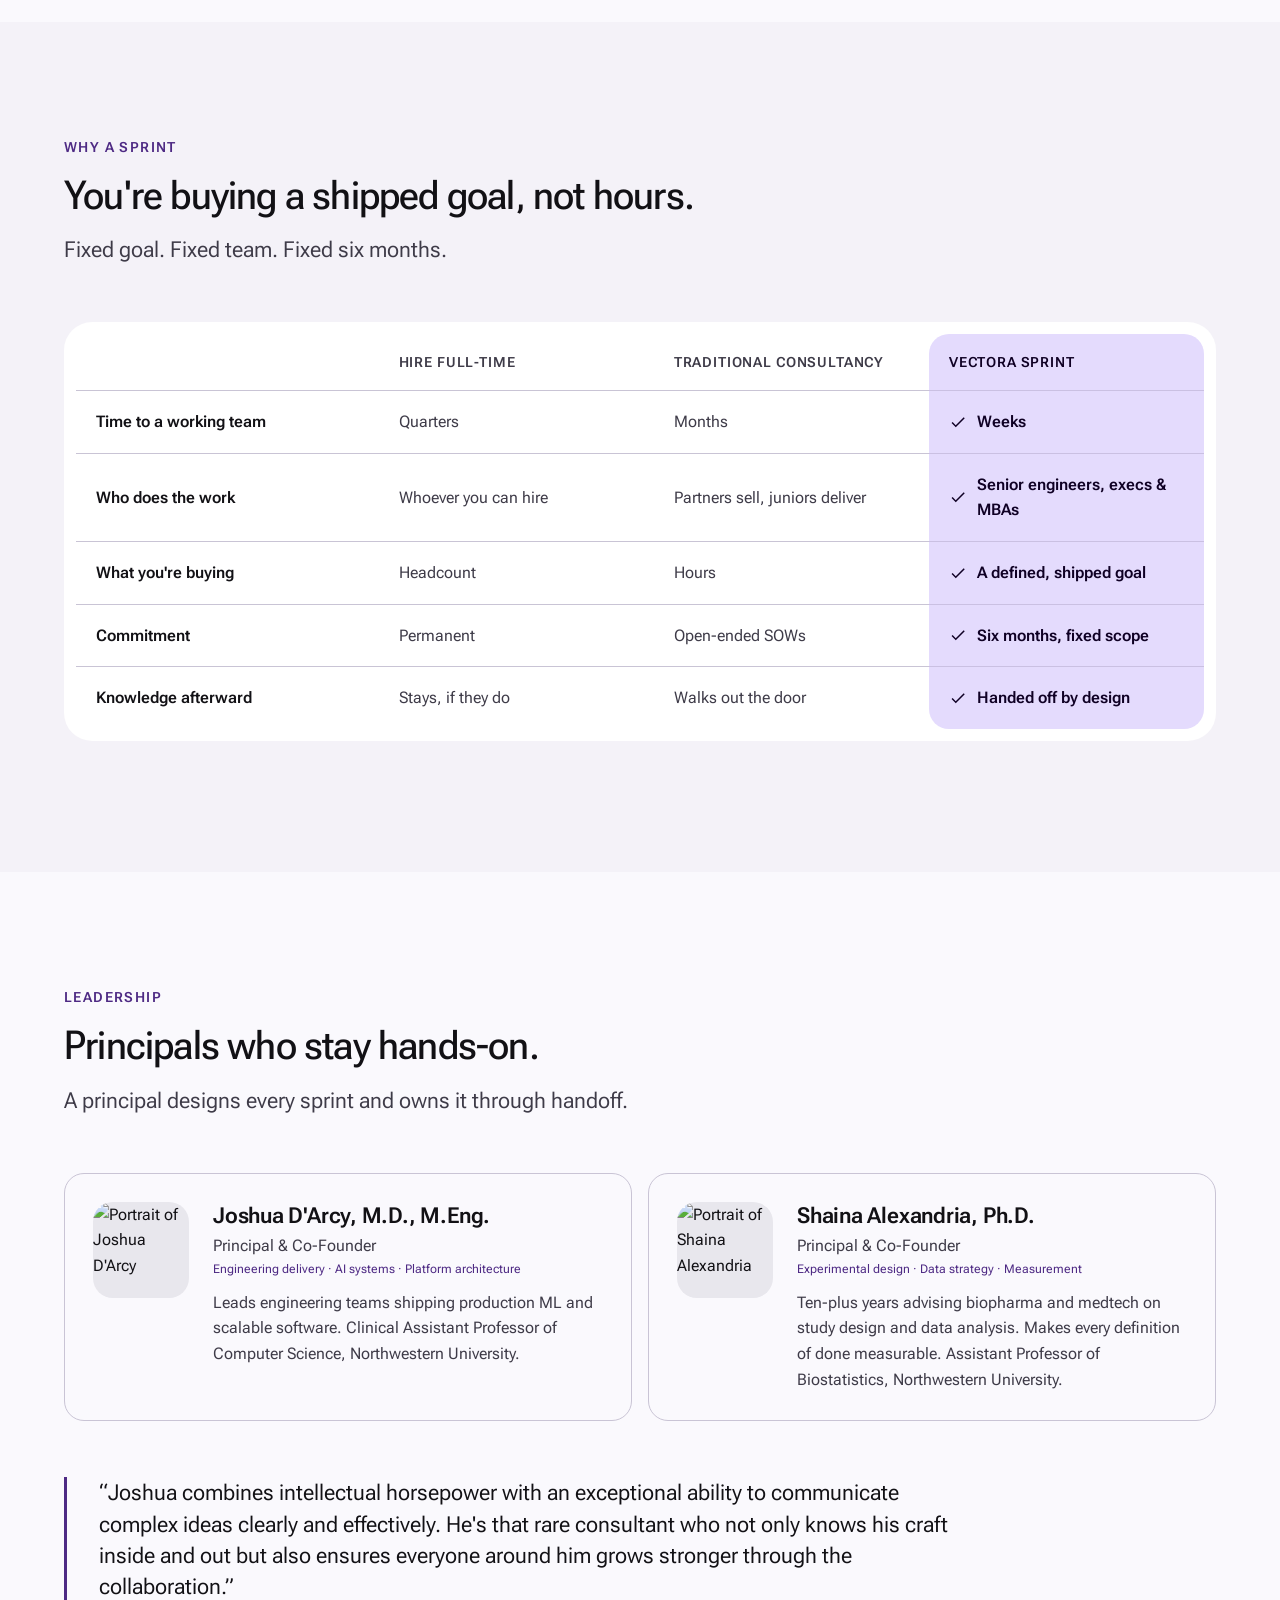
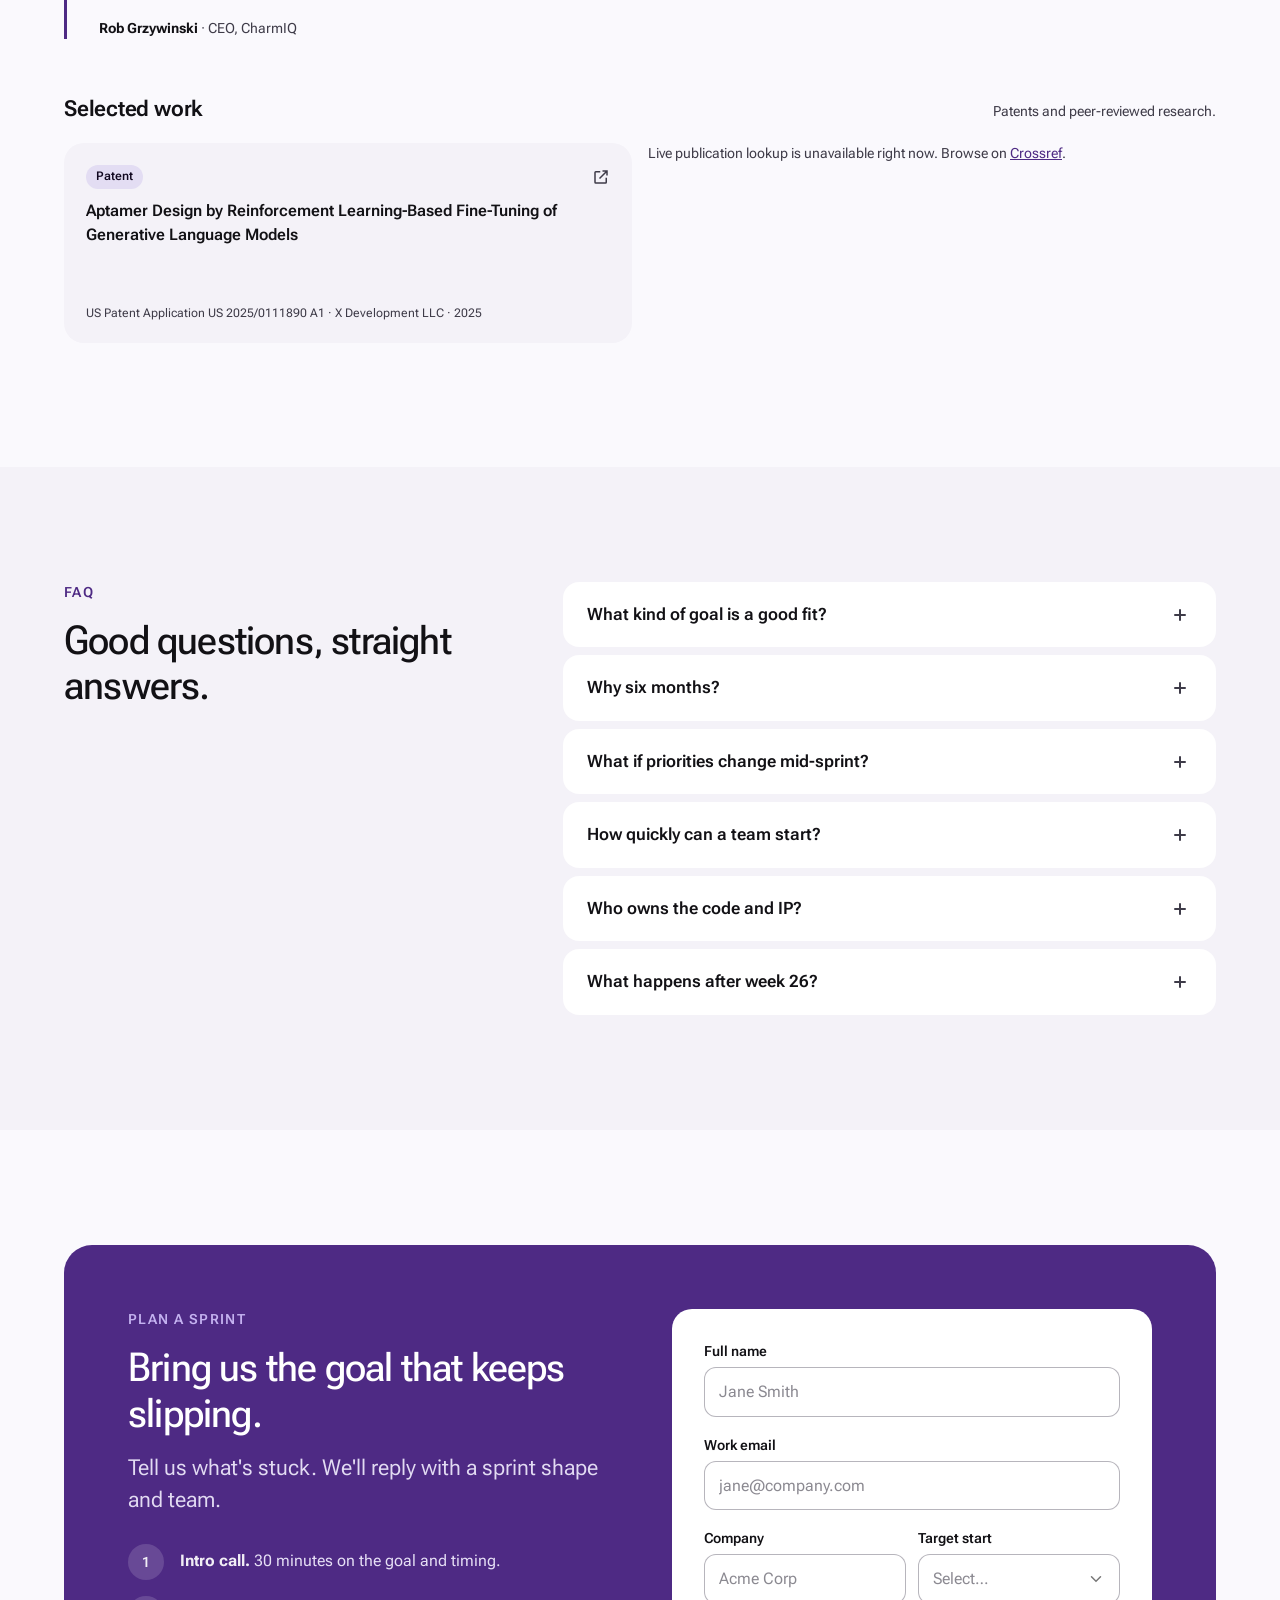
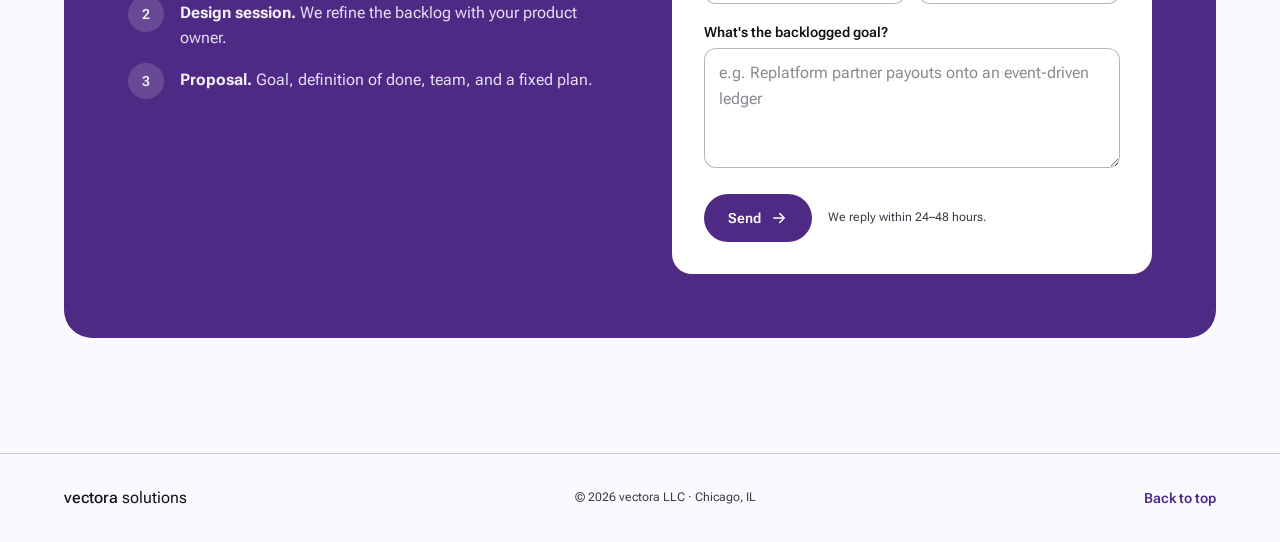
==== commit 09afa1fd: "Add a three.js loss-landscape animation behind the hero An optimizer plans a route across a topograp" ====
--- a/index.html
+++ b/index.html
@@ -46,6 +46,8 @@
   <main id="main">
     <!-- ================================================================ Hero -->
     <section class="hero" aria-labelledby="hero-heading">
+      <!-- Decorative: an optimizer planning and running a sprint across a loss landscape -->
+      <canvas class="hero__bg" aria-hidden="true"></canvas>
       <div class="container hero__grid">
         <div class="hero__copy">
           <p class="eyebrow">Six-month delivery sprints · Chicago</p>
@@ -560,5 +562,6 @@
   <script src="assets/js/how.js" defer></script>
   <script src="assets/js/network.js" defer></script>
   <script src="assets/js/works.js" defer></script>
+  <script type="module" src="assets/js/hero-landscape.js"></script>
 </body>
 </html>
--- a/assets/css/styles.css
+++ b/assets/css/styles.css
@@ -257,7 +257,35 @@
 }
 
 /* ==================================================================== Hero ===== */
-.hero { padding-block: clamp(40px, 7vw, 96px) clamp(56px, 8vw, 104px); }
+.hero {
+  position: relative;
+  isolation: isolate;
+  overflow: hidden;
+  padding-block: clamp(40px, 7vw, 96px) clamp(56px, 8vw, 104px);
+}
+
+/* -- Hero background: the loss-landscape scene (hero-landscape.js). Masked
+   back under the copy so the headline always reads first. -- */
+.hero__bg {
+  position: absolute;
+  inset: 0;
+  z-index: -1;
+  width: 100%;
+  height: 100%;
+  display: block;
+  pointer-events: none;
+  opacity: 0;
+  transition: opacity var(--md-sys-motion-duration-extra-long) var(--md-sys-motion-easing-standard);
+  -webkit-mask-image:
+    linear-gradient(to right, rgb(0 0 0 / 0.25), rgb(0 0 0 / 0.4) 35%, #000 60%),
+    linear-gradient(to bottom, transparent, #000 12%, #000 88%, transparent);
+  -webkit-mask-composite: source-in;
+  mask-image:
+    linear-gradient(to right, rgb(0 0 0 / 0.25), rgb(0 0 0 / 0.4) 35%, #000 60%),
+    linear-gradient(to bottom, transparent, #000 12%, #000 88%, transparent);
+  mask-composite: intersect;
+}
+.hero__bg.is-ready { opacity: 1; }
 .hero__grid {
   display: grid;
   grid-template-columns: 1.1fr 0.9fr;
@@ -287,6 +315,12 @@
   box-shadow: 0 16px 40px -24px color-mix(in oklab, var(--md-sys-color-scrim) 35%, transparent);
   animation: hero-loop 16s linear infinite;
 }
+/* Let the landscape read faintly through the card when it's running. */
+.hero__bg.is-ready + .hero__grid .sprint-card {
+  background: color-mix(in oklab, var(--vec-surface-raised) 84%, transparent);
+  -webkit-backdrop-filter: blur(10px);
+  backdrop-filter: blur(10px);
+}
 .sprint-card__head { display: flex; align-items: center; justify-content: space-between; gap: 12px; }
 .sprint-card__kicker {
   font: var(--md-sys-type-label-md);
@@ -397,6 +431,10 @@
 
 @media (max-width: 960px) {
   .hero__grid { grid-template-columns: 1fr; }
+  .hero__bg {
+    -webkit-mask-image: linear-gradient(to bottom, rgb(0 0 0 / 0.12), rgb(0 0 0 / 0.2) 48%, #000 64%, #000 90%, transparent);
+    mask-image: linear-gradient(to bottom, rgb(0 0 0 / 0.12), rgb(0 0 0 / 0.2) 48%, #000 64%, #000 90%, transparent);
+  }
 }
 @media (max-width: 480px) {
   .sprint-card { padding: 18px; }
